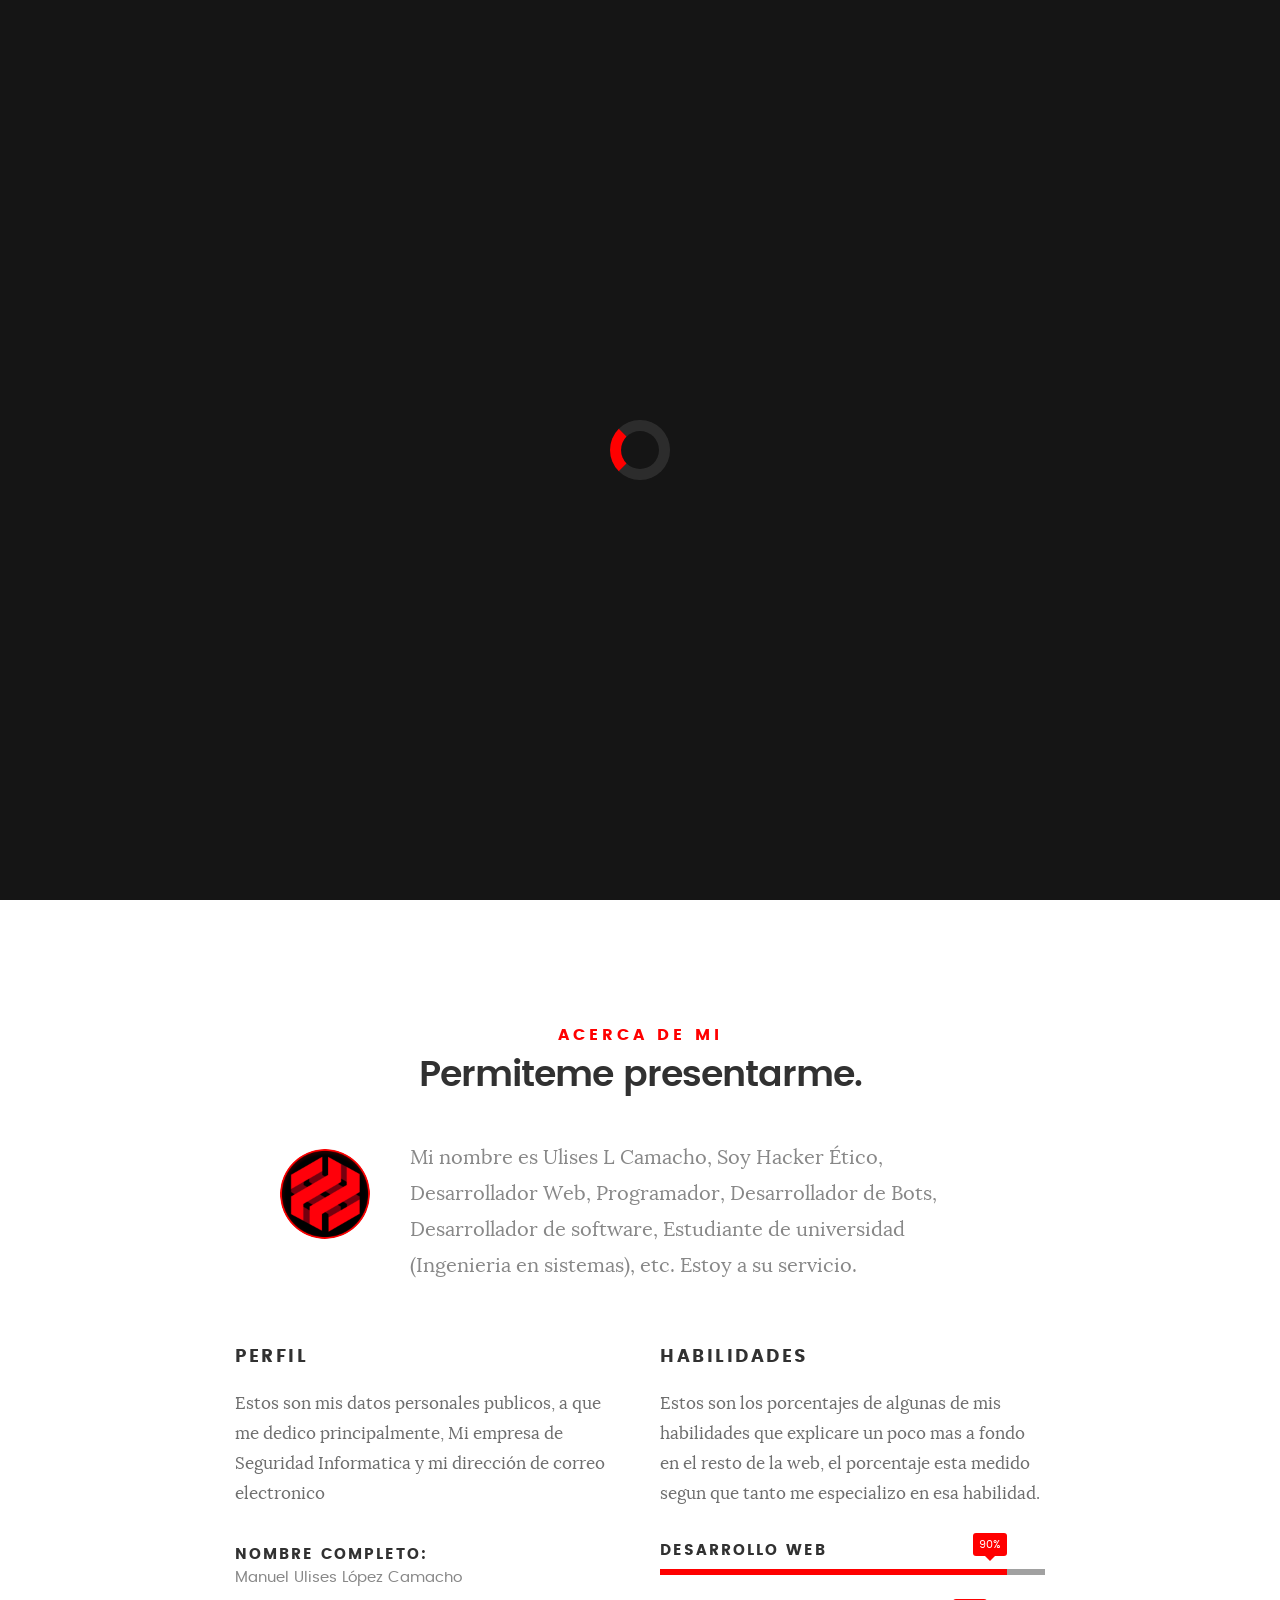
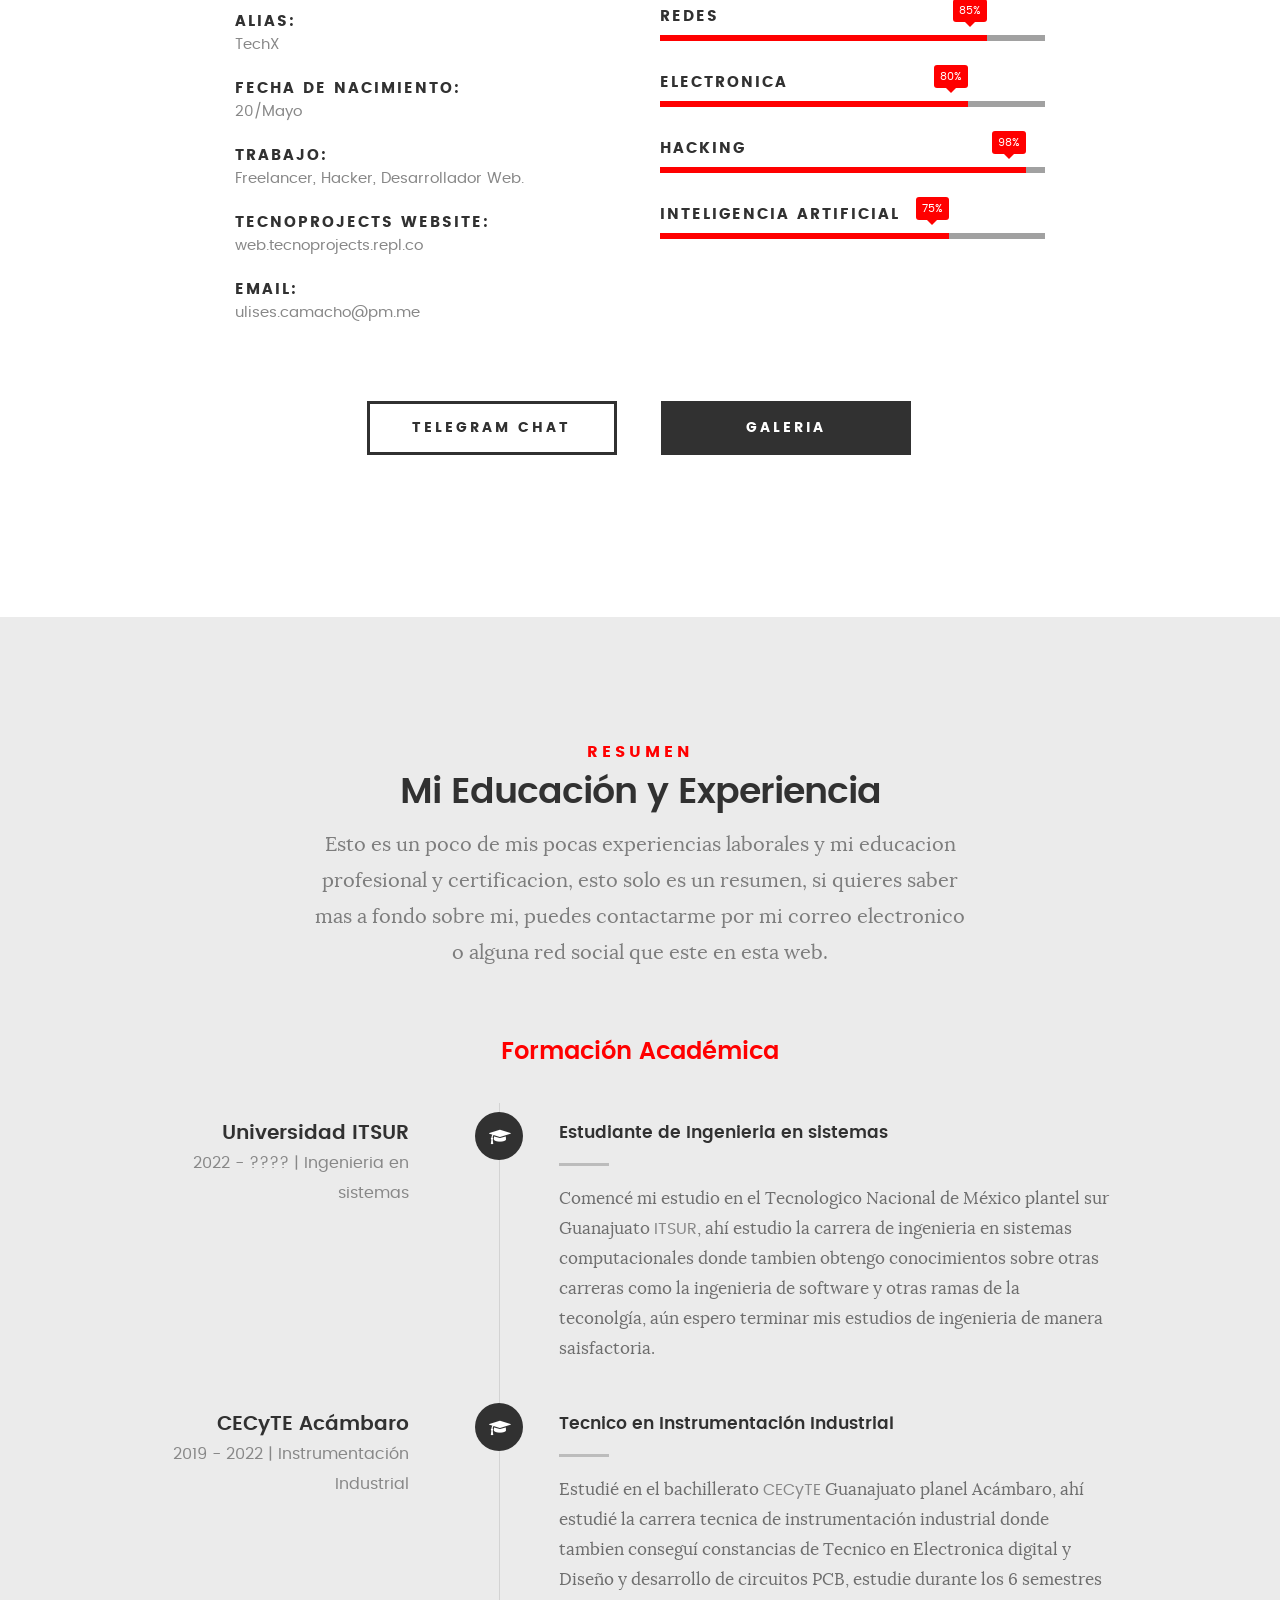
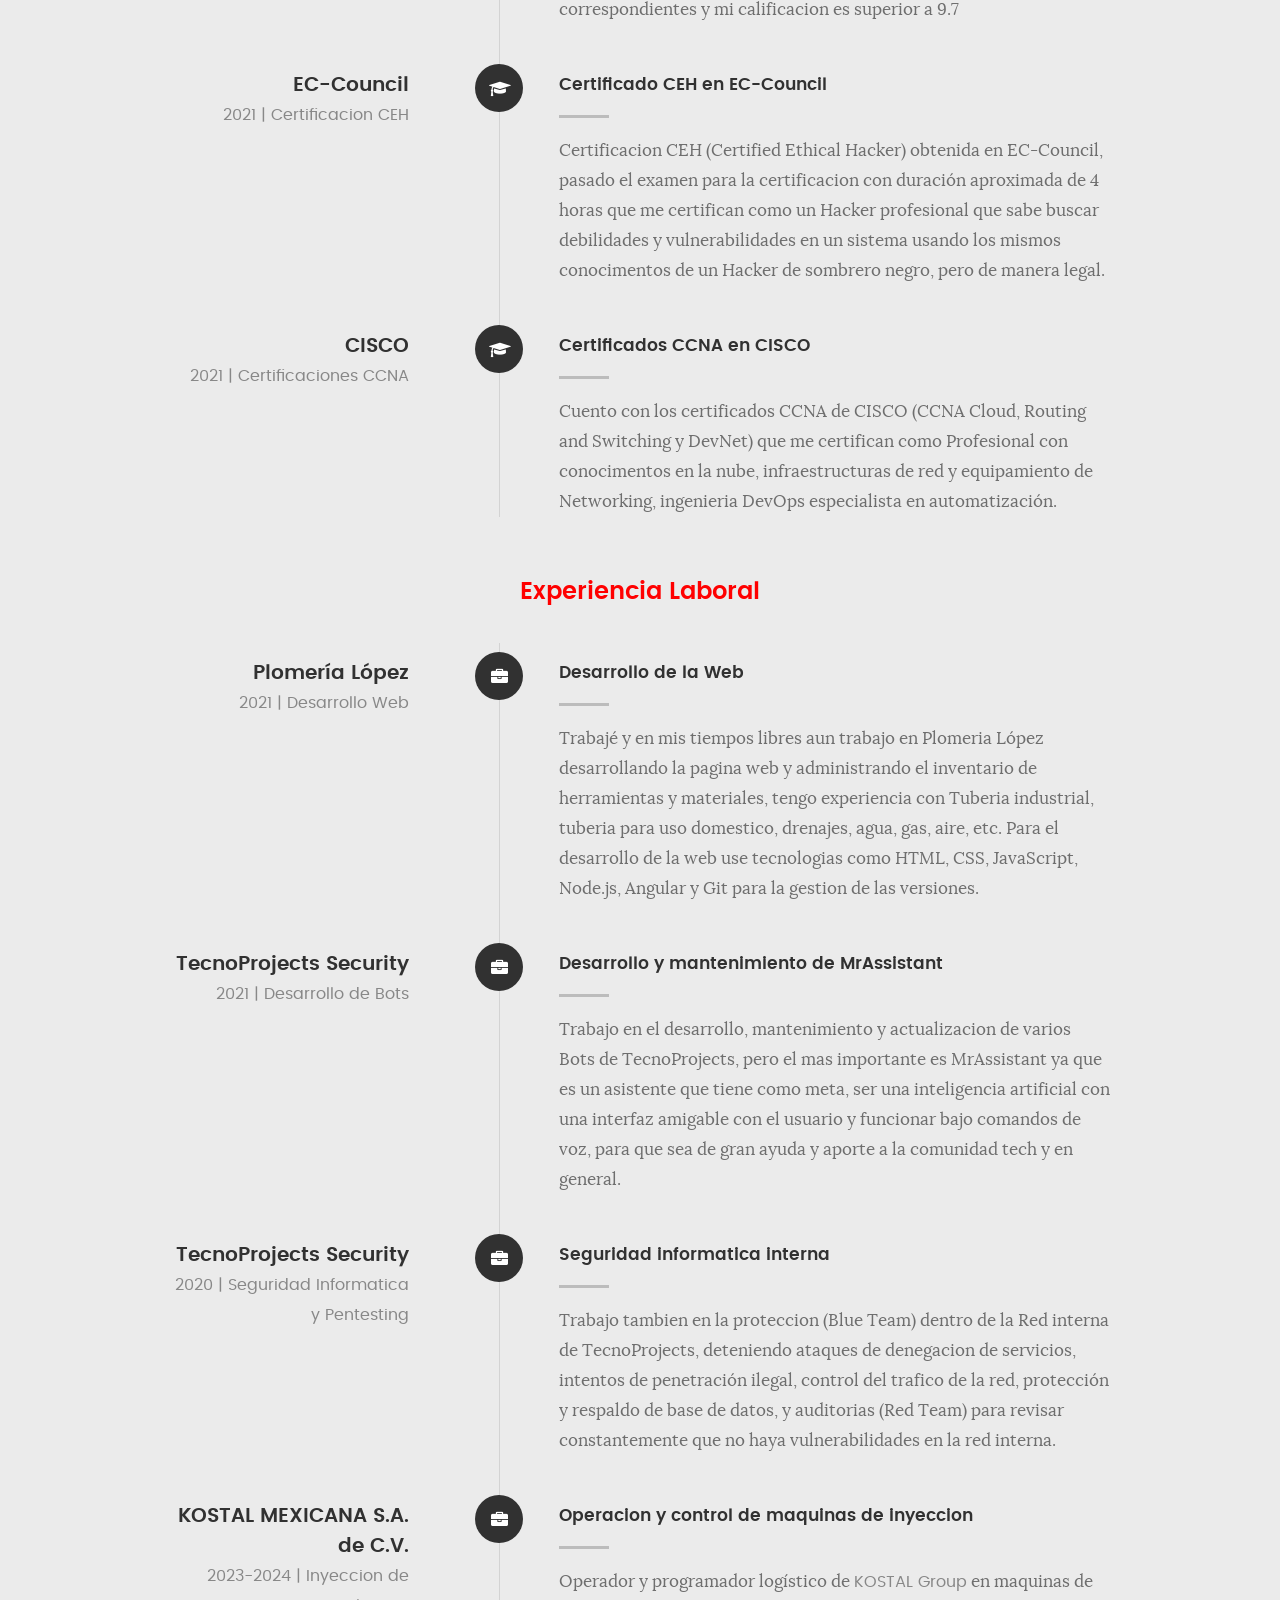
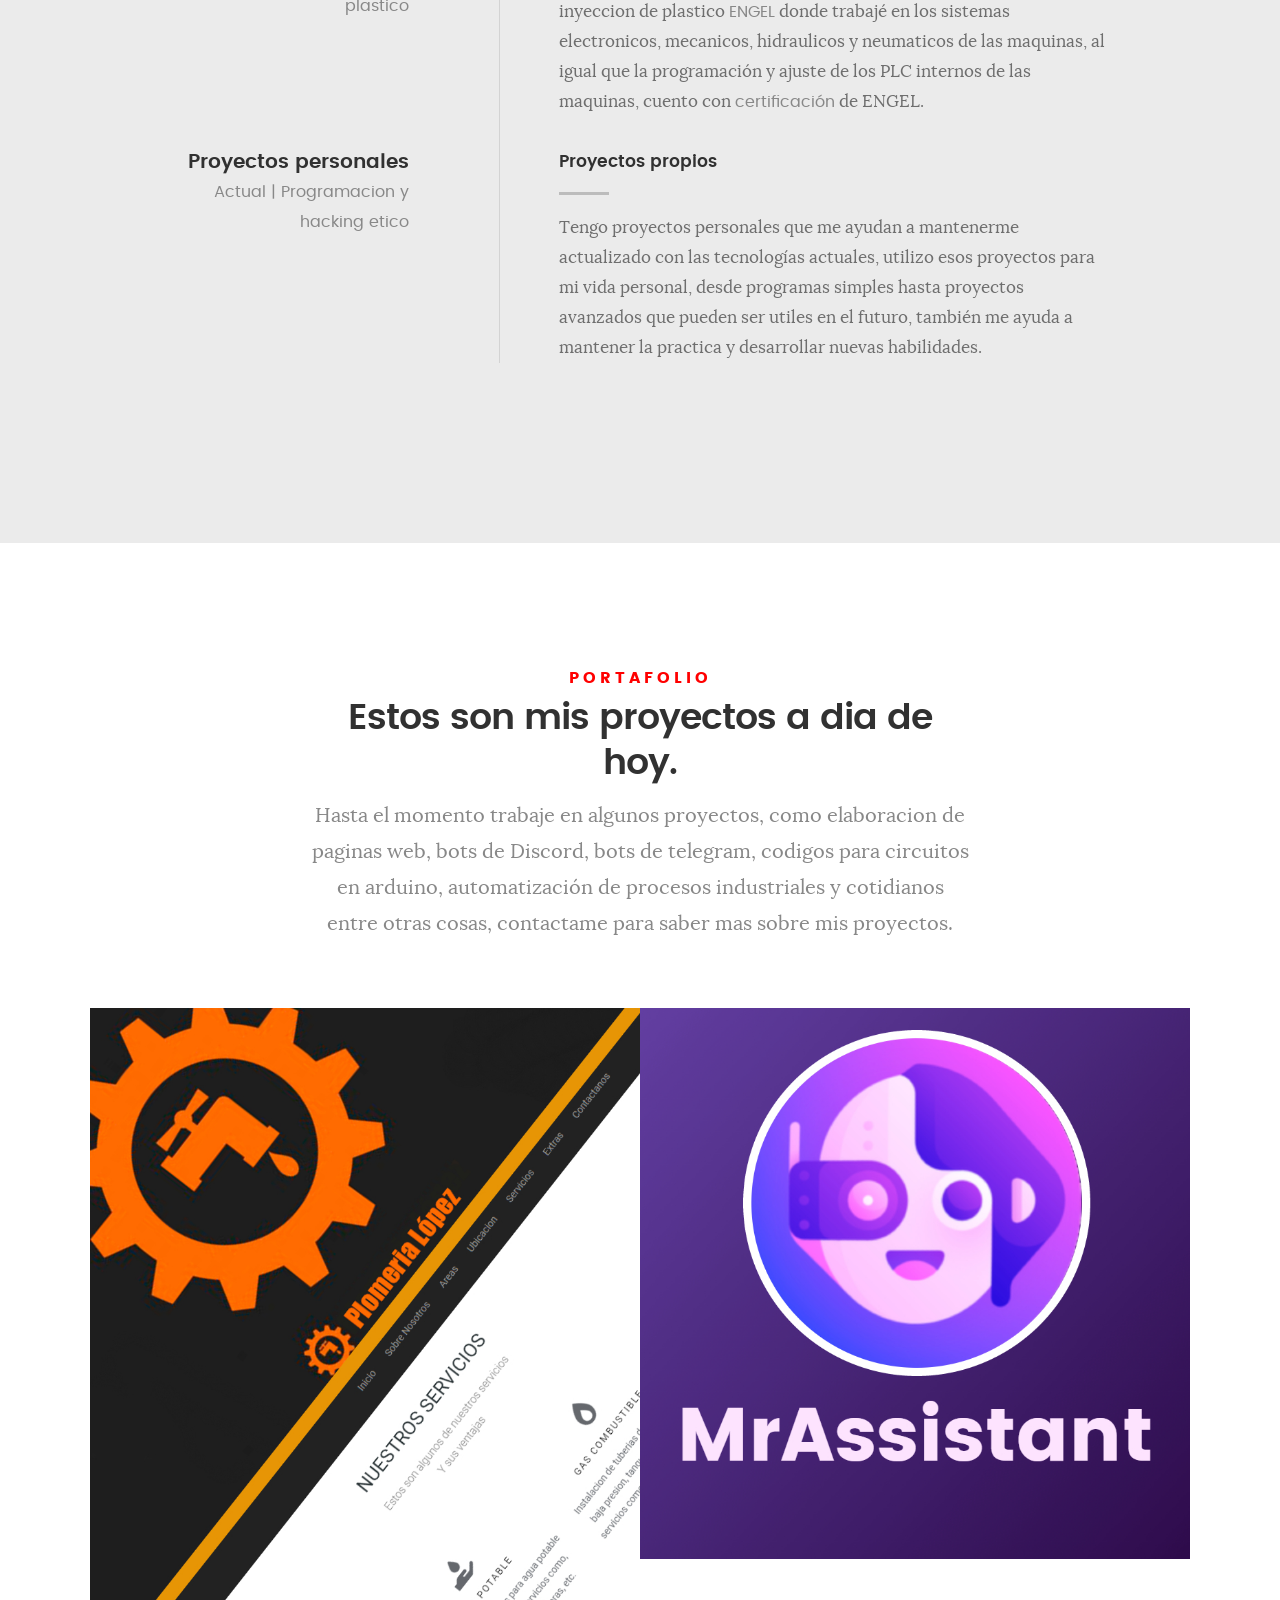
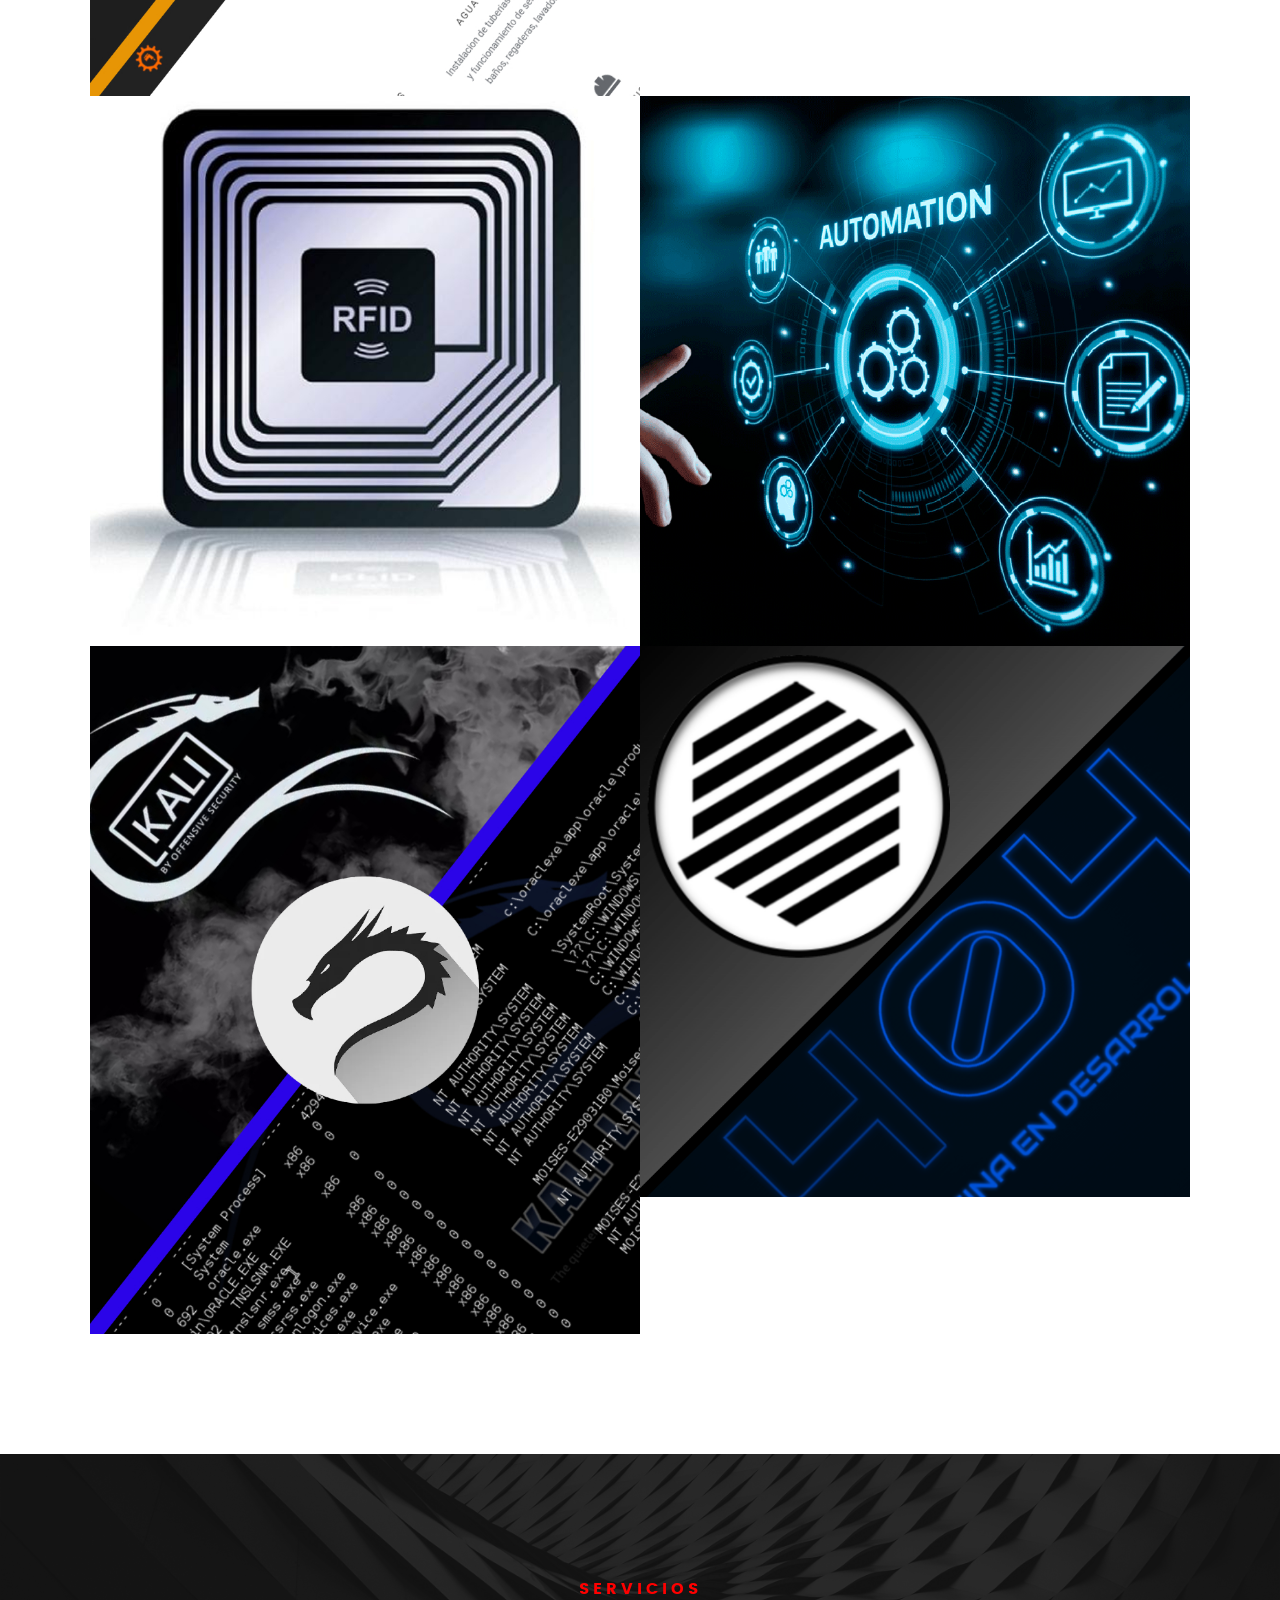
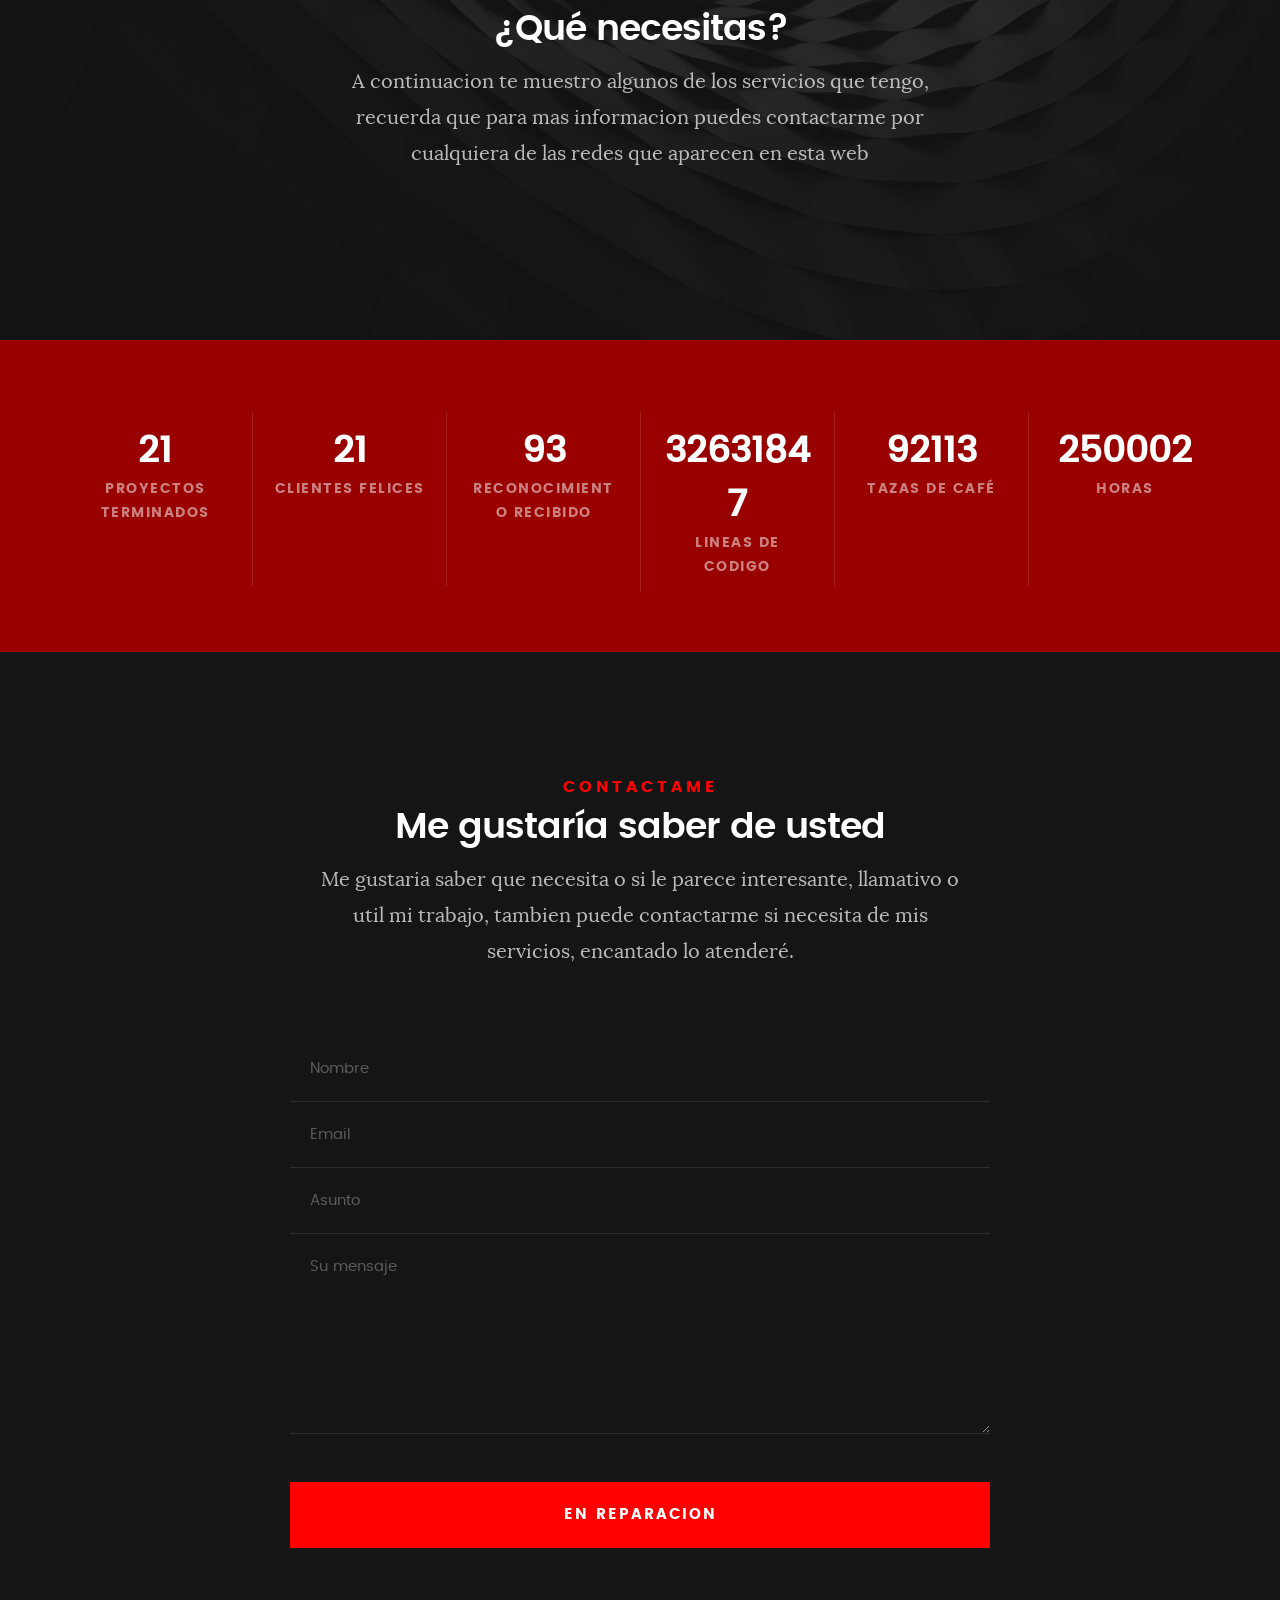
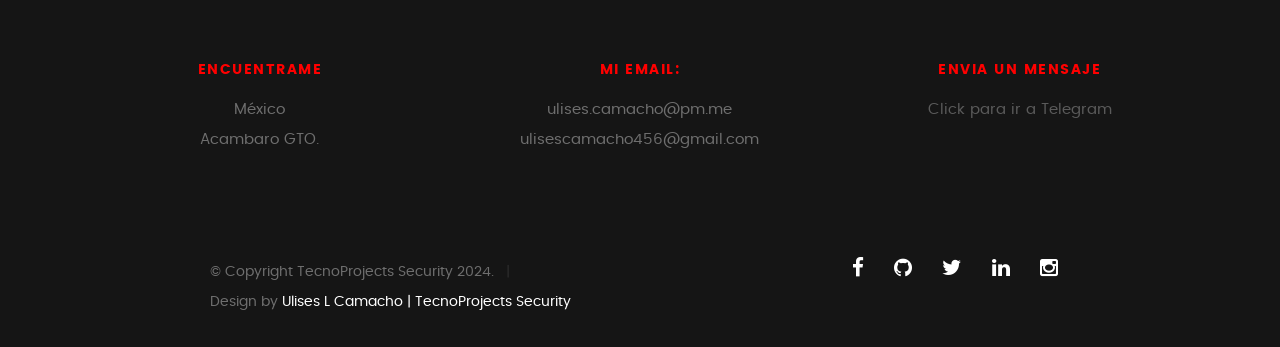
==== index.html @ 700f3f31 "Modify TPS link" ====
<!DOCTYPE html>
<html class="no-js" lang="en">
<head>

   <!--- basic page needs
   ================================================== -->
   <meta charset="utf-8">
	<title>Ulises L Camacho</title>
	<meta name="description" content="Portafolio Web profesional">  
	<meta name="author" content="Ulises L Camacho">

   <!-- mobile specific metas
   ================================================== -->
	<meta name="viewport" content="width=device-width, initial-scale=1, maximum-scale=1">

 	<!-- CSS
   ================================================== -->
   <link rel="stylesheet" href="css/base.css">  
   <link rel="stylesheet" href="css/main.css">
   <link rel="stylesheet" href="css/vendor.css">     

   <!-- script
   ================================================== -->   
	<script src="js/modernizr.js"></script>
	<script src="js/pace.min.js"></script>

   <!-- favicons
	================================================== -->
	<link rel="icon" type="image/ico" href="icn.ico">

</head>

<body id="top">

	<!-- header 
   ================================================== -->
   <header>   	
   	<div class="row">

   		<div class="top-bar">
   			<a class="menu-toggle" href="#"><span>MENÚ</span></a>

	   		<div class="logo">
		         <a href="index.html">MENÚ</a>
		      </div>		      

		   	<nav id="main-nav-wrap">
					<ul class="main-navigation">
						<li class="current"><a class="smoothscroll"  href="#intro" title="Inicio">Inicio</a></li>
						<li><a class="smoothscroll"  href="#about" title="Sobre mi">Sobre Mi</a></li>
						<li><a class="smoothscroll"  href="#resume" title="Resumen">Resumen</a></li>
						<li><a class="smoothscroll"  href="#portfolio" title="Portfolio">Portfolio</a></li>
						<li><a class="smoothscroll"  href="#services" title="Servicios">Servicios</a></li>					
						<li><a class="smoothscroll"  href="#contact" title="Contacto">Contacto</a></li>					
					</ul>
				</nav>    		
   		</div> <!-- /top-bar --> 
   		
   	</div> <!-- /row --> 		
   </header> <!-- /header -->

	<!-- intro section
   ================================================== -->
   <section id="intro">   

   	<div class="intro-overlay"></div>	

   	<div class="intro-content">
   		<div class="row">

   			<div class="col-twelve">

	   			<h5>Hola Hackers.</h5>
	   			<h1>Soy Ulises Camacho.</h1>

				<p class="intro-position">
					<span>Alias: TechX</span>
				</p>
	   			<p class="intro-position">
					<span>Programador</span>
	   				<span>Pentester</span>
					<span>Hacker</span>
	   				<span>Desarrollador Web</span> 
	   			</p>

	   			<a class="button stroke smoothscroll" href="#about" title="">Más sobre mi</a>

	   		</div>  
   			
   		</div>   		 		
   	</div> <!-- /intro-content --> 

   	<ul class="intro-social">        
		<li><a href="https://www.facebook.com/UlisesLCamacho/" target="_blank"><i class="fa fa-facebook"></i></a></li>
		<li><a href="https://github.com/Mr-TechX"><i class="fa fa-github" target="_blank"></i></a></li>
		<li><a href="https://twitter.com/Ulises__Camacho"><i class="fa fa-twitter" target="_blank"></i></a></li>
		<li><a href="https://www.linkedin.com/in/uliseslcamacho/" target="_blank"><i class="fa fa-linkedin"></i></a></li>
		<li><a href="https://instagram.com/Ulises__Camacho" target="_blank"><i class="fa fa-instagram"></i></a></li>
      </ul> <!-- /intro-social -->      	

   </section> <!-- /intro -->


   <!-- about section
   ================================================== -->
   <section id="about">  

   	<div class="row section-intro">
   		<div class="col-twelve">

   			<h5>Acerca de mi</h5>
   			<h1>Permiteme presentarme.</h1>

   			<div class="intro-info">

   				<img src="images/profile.png" alt="Foto de perfil">

   				<p class="lead">Mi nombre es Ulises L Camacho, Soy Hacker Ético, Desarrollador Web, Programador, Desarrollador de Bots, Desarrollador de software, Estudiante de universidad (Ingenieria en sistemas), etc. Estoy a su servicio.</p>
   			</div>   			

   		</div>   		
   	</div> <!-- /section-intro -->

   	<div class="row about-content">

   		<div class="col-six tab-full">

   			<h3>Perfil</h3>
   			<p>Estos son mis datos personales publicos, a que me dedico principalmente, Mi empresa de Seguridad Informatica y mi dirección de correo electronico</p>

   			<ul class="info-list">
   				<li>
   					<strong>Nombre Completo:</strong>
   					<span>Manuel Ulises López Camacho</span>
   				</li>
				<li>
					<strong>Alias:</strong>
					<span>TechX</span>
				</li>
   				<li>
   					<strong>Fecha de Nacimiento:</strong>
   					<span>20/Mayo</span>
   				</li>
   				<li>
   					<strong>Trabajo:</strong>
   					<span>Freelancer, Hacker, Desarrollador Web.</span>
   				</li>
   				<li>
   					<strong>TecnoProjects Website:</strong>
   					<span>web.tecnoprojects.repl.co</span>
   				</li>
   				<li>
   					<strong>Email:</strong>
   					<span>ulises.camacho@pm.me</span>
   				</li>

   			</ul> <!-- /info-list -->

   		</div>

   		<div class="col-six tab-full">

   			<h3>Habilidades</h3>
   			<p>Estos son los porcentajes de algunas de mis habilidades que explicare un poco mas a fondo en el resto de la web, el porcentaje esta medido segun que tanto me especializo en esa habilidad.</p>

				<ul class="skill-bars">
				   <li>
				   	<div class="progress percent90"><span>90%</span></div>
				   	<strong>Desarrollo Web</strong>
				   </li>
				   <li>
				   	<div class="progress percent85"><span>85%</span></div>
				   	<strong>Redes</strong>
				   </li>
				   <li>
				   	<div class="progress percent80"><span>80%</span></div>
				   	<strong>Electronica</strong>
				   </li>
				   <li>
				   	<div class="progress percent95"><span>98%</span></div>
				   	<strong>Hacking</strong>
				   </li>
				   <li>

				   	<div class="progress percent75"><span>75%</span></div>
				   	<strong>inteligencia Artificial</strong>
				   </li>
      
				</ul> <!-- /skill-bars -->		

   		</div>

   	</div>

   	<div class="row button-section">
   		<div class="col-twelve">
   			<a href="https://t.me/Mr_TechX" title="Chat de telegram" class="button stroke smoothscroll">Telegram Chat</a>
   			<a href="Desarrollo/error.html" title="Galeria del portrafolio"class="button button-primary" tarjet="_blank">Galeria</a>
   		</div>   		
   	</div>

   </section> <!-- /process-->    


   <!-- resume Section
   ================================================== -->
	<section id="resume" class="grey-section">

		<div class="row section-intro">
   		<div class="col-twelve">

   			<h5>Resumen</h5>
   			<h1>Mi Educación y Experiencia</h1>

   			<p class="lead">Esto es un poco de mis pocas experiencias laborales y mi educacion profesional y certificacion, esto solo es un resumen, si quieres saber mas a fondo sobre mi, puedes contactarme por mi correo electronico o alguna red social que este en esta web.</p>

   		</div>   		
   	</div> <!-- /section-intro--> 

   	<div class="row resume-timeline">

   		<div class="col-twelve resume-header">

   			<h2>Formación Académica</h2>

   		</div> <!-- /resume-header -->

   		<div class="col-twelve">

   			<div class="timeline-wrap">

   				<div class="timeline-block">

	   				<div class="timeline-ico">
	   					<i class="fa fa-graduation-cap"></i>
	   				</div>

	   				<div class="timeline-header">
	   					<h3>Universidad ITSUR</h3>
	   					<p>2022 - ???? | Ingenieria en sistemas</p>
	   				</div>

	   				<div class="timeline-content">
	   					<h4>Estudiante de Ingenieria en sistemas</h4>
	   					<p>Comencé mi estudio en el Tecnologico Nacional de México plantel sur Guanajuato <a class="itsur" href="https://surguanajuato.tecnm.mx" target="_blank">ITSUR</a>, ahí estudio la carrera de ingenieria en sistemas computacionales donde tambien obtengo conocimientos sobre otras carreras como la ingenieria de software y otras ramas de la teconolgía, aún espero terminar mis estudios de ingenieria de manera saisfactoria.</p>
	   				</div>

	   			</div> <!-- /timeline-block -->

				   <div class="timeline-block">

					<div class="timeline-ico">
						<i class="fa fa-graduation-cap"></i>
					</div>

					<div class="timeline-header">
						<h3>CECyTE Acámbaro</h3>
						<p>2019 - 2022 | Instrumentación Industrial</p>
					</div>

					<div class="timeline-content">
						<h4>Tecnico en Instrumentación Industrial</h4>
						<p>Estudié en el bachillerato <a class="itsur" href="https://www.cecyteg.edu.mx/cecyteg/" target="_blank">CECyTE</a> Guanajuato planel Acámbaro, ahí estudié la carrera tecnica de instrumentación industrial donde tambien conseguí constancias de Tecnico en Electronica digital y Diseño y desarrollo de circuitos PCB, estudie durante los 6 semestres correspondientes y mi calificacion es superior a 9.7</p>
					</div>

				</div> <!-- /timeline-block -->

	   			<div class="timeline-block">

	   				<div class="timeline-ico">
	   					<i class="fa fa-graduation-cap"></i>
	   				</div>

	   				<div class="timeline-header">
	   					<h3>EC-Council</h3>
	   					<p>2021 | Certificacion CEH</p>
	   				</div>

	   				<div class="timeline-content">
	   					<h4>Certificado CEH en EC-Council</h4>
	   					<p>Certificacion CEH (Certified Ethical Hacker) obtenida en EC-Council, pasado el examen para la certificacion con duración aproximada de 4 horas que me certifican como un Hacker profesional que sabe buscar debilidades y vulnerabilidades en un sistema usando los mismos conocimentos de un Hacker de sombrero negro, pero de manera legal.</p>
	   				</div>

	   			</div> <!-- /timeline-block -->

	   			<div class="timeline-block">

	   				<div class="timeline-ico">
	   					<i class="fa fa-graduation-cap"></i>
	   				</div>

	   				<div class="timeline-header">
	   					<h3>CISCO</h3>
	   					<p>2021 | Certificaciones CCNA</p>
	   				</div>

	   				<div class="timeline-content">
	   					<h4>Certificados CCNA en CISCO</h4>
	   					<p>Cuento con los certificados CCNA de CISCO (CCNA Cloud, Routing and Switching y DevNet) que me certifican como Profesional con conocimentos en la nube, infraestructuras de red y equipamiento de Networking, ingenieria DevOps especialista en automatización.</p>
	   				</div>

	   			</div> <!-- /timeline-block -->

   			</div> <!-- /timeline-wrap -->   			

   		</div> <!-- /col-twelve -->
   		
   	</div> <!-- /resume-timeline -->
   	
   	<div class="row resume-timeline">

   		<div class="col-twelve resume-header">

   			<h2>Experiencia Laboral</h2>

   		</div> <!-- /resume-header -->

   		<div class="col-twelve">

   			<div class="timeline-wrap">

   				<div class="timeline-block">

	   				<div class="timeline-ico">
	   					<i class="fa fa-briefcase"></i>
	   				</div>

	   				<div class="timeline-header">
	   					<h3>Plomería López</h3>
	   					<p>2021 | Desarrollo Web</p>
	   				</div>

	   				<div class="timeline-content">
	   					<h4>Desarrollo de la Web</h4>
	   					<p>Trabajé y en mis tiempos libres aun trabajo en Plomeria López desarrollando la pagina web y administrando el inventario de herramientas y materiales, tengo experiencia con Tuberia industrial, tuberia para uso domestico, drenajes, agua, gas, aire, etc. Para el desarrollo de la web use tecnologias como HTML, CSS, JavaScript, Node.js, Angular y Git para la gestion de las versiones.</p>
	   				</div>

	   			</div> <!-- /timeline-block -->

	   			<div class="timeline-block">

	   				<div class="timeline-ico">
	   					<i class="fa fa-briefcase"></i>
	   				</div>

	   				<div class="timeline-header">
	   					<h3>TecnoProjects Security</h3>
	   					<p>2021 | Desarrollo de Bots</p>
	   				</div>

	   				<div class="timeline-content">
	   					<h4>Desarrollo y mantenimiento de MrAssistant</h4>
	   					<p>Trabajo en el desarrollo, mantenimiento y actualizacion de varios Bots de TecnoProjects, pero el mas importante es MrAssistant ya que es un asistente que tiene como meta, ser una inteligencia artificial con una interfaz amigable con el usuario y funcionar bajo comandos de voz, para que sea de gran ayuda y aporte a la comunidad tech y en general.</p>
	   				</div>

	   			</div> <!-- /timeline-block -->

	   			<div class="timeline-block">

	   				<div class="timeline-ico">
	   					<i class="fa fa-briefcase"></i>
	   				</div>

	   				<div class="timeline-header">
	   					<h3>TecnoProjects Security</h3>
	   					<p>2020 | Seguridad Informatica y Pentesting</p>
	   				</div>

	   				<div class="timeline-content">
	   					<h4>Seguridad informatica interna</h4>
	   					<p>Trabajo tambien en la proteccion (Blue Team) dentro de la Red interna de TecnoProjects, deteniendo ataques de denegacion de servicios, intentos de penetración ilegal, control del trafico de la red, protección y respaldo de base de datos, y auditorias (Red Team) para revisar constantemente que no haya vulnerabilidades en la red interna.</p>
	   				</div>
           
            <div class="timeline-block">
              
            <div class="timeline-ico">
	   					<i class="fa fa-briefcase"></i>
	   				</div>

							<div class="timeline-header">
								<h3>KOSTAL MEXICANA S.A. de C.V.</h3>
								<p>2023-2024 | Inyeccion de plastico</p>
							</div>

							<div class="timeline-content">
								<h4>Operacion y control de maquinas de inyeccion</h4>
								<p>Operador y programador logístico de <a class="itsur" href="https://www.kostal.com/en-gb/" target="_blank">KOSTAL Group</a> en maquinas de inyeccion de plastico <a class="itsur" href="https://www.engelglobal.com/es/mx/home" target="_blank">ENGEL</a> donde trabajé en los sistemas electronicos, mecanicos, hidraulicos y neumaticos de las maquinas, al igual que la programación y ajuste de los PLC internos de las maquinas, cuento con <a class="itsur" href="https://drive.google.com/file/d/1t3HZMoc2vafWDMyNi-sEQAw8sDvrKLgU/view?usp=drive_link" target="_blank">certificación</a> de ENGEL.</p>
							</div>
            
            <div class="timeline-header">
	   					<h3>Proyectos personales</h3>
	   					<p>Actual | Programacion y hacking etico</p>
	   				</div>

	   				<div class="timeline-content">
	   					<h4>Proyectos propios</h4>
	   					<p>Tengo proyectos personales que me ayudan a mantenerme actualizado con las tecnologías actuales, utilizo esos proyectos para mi vida personal, desde programas simples hasta proyectos avanzados que pueden ser utiles en el futuro, también me ayuda a mantener la practica y desarrollar nuevas habilidades.</p>
	   				</div>
            </div>

	   			</div> <!-- /timeline-block -->

   			</div> <!-- /timeline-wrap -->   			

   		</div> <!-- /col-twelve -->
   		
   	</div> <!-- /resume-timeline -->
		
	</section> <!-- /features -->


	<!-- Portfolio Section
   ================================================== -->
	<section id="portfolio">

		<div class="row section-intro">
   		<div class="col-twelve">

   			<h5>Portafolio</h5>
   			<h1>Estos son mis proyectos a dia de hoy.</h1>

   			<p class="lead">Hasta el momento trabaje en algunos proyectos, como elaboracion de paginas web, bots de Discord, bots de telegram, codigos para circuitos en arduino, automatización de procesos industriales y cotidianos entre otras cosas, contactame para saber mas sobre mis proyectos.</p>

   		</div>   		
   	</div> <!-- /section-intro--> 

   	<div class="row portfolio-content">

   		<div class="col-twelve">

   			<!-- portfolio-wrapper -->
	         <div id="folio-wrapper" class="block-1-2 block-mob-full stack">

	         	<div class="bgrid folio-item">
	               <div class="item-wrap">
	               	<img src="images/portfolio/liberty.jpg" alt="Liberty">
	                  <a href="#modal-01" class="overlay">	                  	           
	                     <div class="folio-item-table">
	                     	<div class="folio-item-cell">
		     					       <h3 class="folio-title">Plomeria Lopez Website</h3>	     					    
		     					    	 <span class="folio-types">
		     					       	  Desarrollo web
		     					       </span>
		     					   </div>	                      	
	                     </div>                    
	                  </a>
	               </div>	               
	        		</div> <!-- /folio-item -->

	        		<div class="bgrid folio-item">
	               <div class="item-wrap">
	               	<img src="images/portfolio/shutterbug.jpg" alt="Shutterbug">
	               	<a href="#modal-02" class="overlay">              		                  
	                     <div class="folio-item-table">
	                     	<div class="folio-item-cell">
	                     		<h3 class="folio-title">MrAssistant</h3>	     					    
		     					    	<span class="folio-types">
		     					       	  Desarrollo de bots
		     					      </span>		     		
		     					   </div> 	                      	
	                     </div>                    
	                  </a>
	               </div>
	        		</div> <!-- /folio-item -->

	            <div class="bgrid folio-item">
	               <div class="item-wrap">
	               	<img src="images/portfolio/clouds.jpg"alt="Clouds">
	                  <a href="#modal-03" class="overlay">             		                  
	                     <div class="folio-item-table">
	                     	<div class="folio-item-cell">
	                     		<h3 class="folio-title">Cerradura RFID</h3>	     					    
		     					    	<span class="folio-types">
		     					       	  RFID y Arduino<br>
										Electronica Digital
		     					      </span>		     		
		     					   </div> 	                      	
	                     </div>                    
	                  </a>
	               </div>
	        		</div> <!-- /folio-item -->

	            <div class="bgrid folio-item">
	               <div class="item-wrap">
	               	<img src="images/portfolio/beetle.jpg" alt="Beetle">
	                  <a href="#modal-04" class="overlay">                  	                 
	                     <div class="folio-item-table">
	                     	<div class="folio-item-cell">
	                     		<h3 class="folio-title">Sistemas de control automaticos</h3>	     					    
		     					    	<span class="folio-types">
		     					       	  Automatizacion Industrial
		     					      </span>		     		
		     					   </div>  	                      	
	                     </div>                    
	                  </a>
	               </div>
	        		</div> <!-- /folio-item -->     

	        		<div class="bgrid folio-item">
	               <div class="item-wrap">
	               	<img src="images/portfolio/lighthouse.jpg" alt="Lighthouse">
	                  <a href="#modal-05" class="overlay">             		                  
	                     <div class="folio-item-table">
	                     	<div class="folio-item-cell">
	                     		<h3 class="folio-title">Pentesting</h3>	     					    
		     					    	<span class="folio-types">
		     					       	  Seguridad Informatica
		     					      </span>		     		
		     					   </div> 	                      	
	                     </div>                    
	                  </a>
	               </div>
	        		</div> <!-- /folio-item -->

	            <div class="bgrid folio-item">
	               <div class="item-wrap">
	               	<img src="images/portfolio/salad.jpg" alt="Salad">
	                  <a href="#modal-06" class="overlay">
	                     <div class="folio-item-table">
	                     	<div class="folio-item-cell">
	                     		<h3 class="folio-title">TecnoProjects Security | CEO</h3>	     					    
		     					    	<span class="folio-types">
		     					       	  Desarrollo web y Administracion
		     					      </span>		     		
		     					   </div>	                      	
	                     </div>                    
	                  </a>
	               </div>
	        		</div> <!-- /folio-item -->   

	            <!-- modal popups - begin
	            ============================================================= -->
	            <div id="modal-01" class="popup-modal slider mfp-hide">	

				     	<div class="media">
				     		<img src="images/portfolio/modals/m-liberty.jpg" alt="" />
				     	</div>      	

					   <div class="description-box">
					      <h4>Plomeria López Website</h4>		      
					      <p>Este proyecto consistía en una web simple, que seria utilizada por una micro empresa de Plomeria general, para peomoción de sus servicios, la web debe ser simple de entender para los usuarios, llamativa y funcional</p>

					      <div class="categories">Desarrollo Web</div>			               
					   </div>

			         <div class="link-box">
			            <a href="https://web.plomerialopez.repl.co" target="_blank">Ver</a>
					      <a href="#" class="popup-modal-dismiss">Cerrar</a>
			         </div>		      

				   </div> <!-- /modal-01 -->

				   <div id="modal-02" class="popup-modal slider mfp-hide">	

				     	<div class="media">
				     		<img src="images/portfolio/modals/m-shutterbug.jpg" alt="" />
				     	</div>      	

					   <div class="description-box">
					      <h4>MrAssistant</h4>		      
					      <p>MrAssistant es un pequeño bot que cumple la funcion de asistente personal un poco limitado ya que sus requerimietos eran pocos, funciona bajo comandos programados en JavaScript Funcional en Telegram y Discord, EL bot es altamente personalizable y continua recibiendo mejoras</p>

					      <div class="categories">Desarrollo de bots</div>			               
					   </div>

			         <div class="link-box">
			            <a href="https://web.telegram.org/z/#1917840521" target="_blank">Ver</a>
					      <a href="#" class="popup-modal-dismiss">Cerrar</a>
			         </div>		      

				   </div> <!-- /modal-02 -->

				   <div id="modal-03" class="popup-modal slider mfp-hide">	

				     	<div class="media">
				     		<img src="images/portfolio/modals/m-clouds.jpg" alt="" />
				     	</div>      	

					   <div class="description-box">
					      <h4>Cerradura RFID</h4>		      
					      <p>El proyecto de la Cerradura que funciona bajo RFID (Identificador de radio frecuencias) ya existe, pero esta es mi versión del mismo, sigo trabajando en que sea mucho mas seguro que el usado actualmente por el publico general, se trata de una cerradura que al pasar tu tarjeta de autorizacion permite o niega el paso segun la programación.</p>

					      <div class="categories">RFID y Arduino | Electronica</div>			               
					   </div>

			         <div class="link-box">
			            <a href="https://github.com/Mr-TechX/Cerradura-RFID" target="_blank">Ver</a>
					      <a href="#" class="popup-modal-dismiss">Cerrar</a>
			         </div>		      

				   </div> <!-- /modal-03 -->

				   <div id="modal-04" class="popup-modal slider mfp-hide">	

				     	<div class="media">
				     		<img src="images/portfolio/modals/m-beetle.jpg" alt="" />
				     	</div>      	

					   <div class="description-box">
					      <h4>Sistemas de control automaticos</h4>		      
					      <p>Eh trabajado independientemente en diseño de sistemas de control automatizados, Como automatizar el sistema de bombeo de agua, para que el operador no tenga que revisar si el deposito ya se lleno para encender o apagar la bomba, con el sistema ese trabajo se hace solo.</p>

					      <div class="categories">AUTOMATIZACION INDUSTRIAL</div>			               
					   </div>

			         <div class="link-box">
			            <a href="Desarrollo/error.html">Ver</a>
					      <a href="#" class="popup-modal-dismiss">Cerrar</a>
			         </div>		      

				   </div> <!-- /modal-04 -->

				   <div id="modal-05" class="popup-modal slider mfp-hide">	

				     	<div class="media">
				     		<img src="images/portfolio/modals/m-lighthouse.jpg" alt="" />
				     	</div>      	

					   <div class="description-box">
					      <h4>Pentesting</h4>		      
					      <p>Tambien algunas auditorias de seguridad, y eh programado herramientas automaitzadas para hacer pentesting y algunas herramientas igual para el red teamer, utilizo herramientas propias como tambien de otras personas, trabajo con el sistema Kali linux per igual puedo acostumbrarme al algun otro sistema, soy auto didacta.<br>
						Certificados: CTF's | CCNA3 | CEH | Pentest+ | OSWE</p>

					      <div class="categories">Seguridad Informatica</div>			               
					   </div>

			         <div class="link-box">
			            <a href="https://github.com/Mr-TechX" target="_blank">Ver</a>
					      <a href="#" class="popup-modal-dismiss">Cerrar</a>
			         </div>		      

				   </div> <!-- /modal-05 -->

				   <div id="modal-06" class="popup-modal slider mfp-hide">	

				     	<div class="media">
				     		<img src="images/portfolio/modals/m-salad.jpg" alt="" />
				     	</div>      	

					   <div class="description-box">
					      <h4>TecnoProjects Security | CEO</h4>		      
					      <p>TecnoProjects Security es una empresa de seguridad informatica y desarrollo web, software, IA, etc. Fundada por mi hace poco tiempo, Soy el CEO y administro todos los movimientos que realiza, al igual que soy el desarrollador web que esta haciendo la pagina que pronto estara lista para el publico general y por el momento puedes ver mi bonito Error 404.</p>

					      <div class="categories">DESARROLLO WEB Y ADMINISTRACION</div>			               
					   </div>

			         <div class="link-box">
			            <a href="https://web.tecnoprojects.repl.co" target="_blank">Ver</a>
					      <a href="#" class="popup-modal-dismiss">Cerrar</a>
			         </div>		      

				   </div> <!-- /modal-06 -->


				   <!-- modal popups - end
	            ============================================================= -->

	         </div> <!-- /portfolio-wrapper --> 

   		</div>  <!-- /twelve -->   

   	</div> <!-- /portfolio-content --> 
		
	</section> <!-- /portfolio --> 


	<!-- CTA Section
   ================================================== -->
	<!-- <section id="cta" class="grey-section">

   	<div class="row cta-content">

   		<div class="col-twelve section-ads">  

	     		<h2 class="h01"><a href="http://www.dreamhost.com/r.cgi?287326|STYLESHOUT">Styleshout Recommends Dreamhost.</a></h2>

		      <p class="lead">
		      Looking for an awesome and reliable webhosting? Try <a href="http://www.dreamhost.com/r.cgi?287326|STYLESHOUT"><span>DreamHost</span></a>.
				Get <span>$50 off</span> when you sign up with the promocode <span>styleshout</span>. 
				<!-- Simply type	the promocode in the box labeled “Promo Code” when placing your order. -->	
				<!-- </p>

				<div class="action">
			      <a class="button button-primary large" href="http://www.dreamhost.com/r.cgi?287326|STYLESHOUT">Sign Up Now</a>
		      </div>		     	

   		</div>

   	</div> <!-- /cta-content -->

   <!-- </section> /cta  --> 

	
	<!-- services Section
   ================================================== -->
	<section id="services">

		<div class="overlay"></div>

		<div class="row section-intro">
   		<div class="col-twelve">

   			<h5>Servicios</h5>
   			<h1>¿Qué necesitas?</h1>

   			<p class="lead">A continuacion te muestro algunos de los servicios que tengo, recuerda que para mas informacion puedes contactarme por cualquiera de las redes que aparecen en esta web</p>

   		</div>   		
   	</div> <!-- /section-intro -->

   	<div class="row services-content">

   		<div id="owl-slider" class="owl-carousel services-list">

	      	<div class="service">	

	      		<span class="icon"><i class="icon-network"></i></span>            

	            <div class="service-content">	

	            	 <h3>Auditoria de Redes</h3>

		            <p class="desc">Pruebas de penetracion para detectar vulnerabilidades y configuraciones deficientes en la red, modelo OSI y TCP/IP, configuracion de firewalls, BlackBox</p>
	         		
	         	</div> 	         	 

				</div> <!-- /service -->

				<div class="service">	

					<span class="icon"><i class="icon-window"></i></span>                          

	            <div class="service-content">	

	            	<h3>Desarrollo Web</h3>  

		            <p class="desc">Desarrollador web auto didacta, Trabajos como desarrollo de paginas web minimalistas y de todo tipo, con bases de datos avanzadas y sencillas, paginas estaticas e interactivas, laravel, FrontEnd y BackEnd, Tecnologias como HTML5, CSS3, JavaScript, NodeJs, php, React, Angular, vue, sql, etc.</p>

	            </div>	                          

			   </div> <!-- /service -->

			   <div class="service">

			   	<span class="icon"><i class="icon-padlock"></i></span>		            

	            <div class="service-content">

	            	<h3>Seguridad Informatica</h3>

		            <p class="desc">Pentester / Hacker Etico, Trabajo Ingenieria inversa, Ingenieria social, analisis de malware, WhiteBox a aplicaciones, BlackBox a Redes de entorno empresarial, pentesting web, Metodologias Red, Blue y Purple Team.</p> 

	            </div> 	            	               

			   </div> <!-- /service -->

				<div class="service">

					<span class="icon"><i class="icon-music"></i></span>	              

	            <div class="service-content">

	            	<h3>Productor de audio</h3>

		            <p class="desc">Productor musical, de audio, con programas como FLStudio, Reaper, BiasFX, NI y programas de estudio, efectos de audio en instrumentos, sintetizadores de NativeInstruments, Musico (Guitarrista, Bajista, Baterista, Ukulele, Docerola, bajo quinto, Etc.</p> 
	         		
	            </div>                

				</div> <!-- /service -->

			   <div class="service">

			   	<span class="icon"><i class="icon-image"></i></span>	            

	            <div class="service-content">

	            	<h3>Edicion de Imagen y Video</h3>

		            <p class="desc">Edición de imagen con photoshop y otras herramietas de la suite de adobe, igualmente edicion de video s con herramientas como After effects, Adobe premiere pro, Sony vegas, filmora, etc.</p> 

	            </div>	               

			   </div> <!-- /service -->

			   <div class="service">

			   	<span class="icon"><i class="icon-terminal icon-light"></i></span>	   	           

	            <div class="service-content">

	            	 <h3>Linea de comandos</h3>

		            <p class="desc">Uso de linea de comandos bash para administracion de sistemas linux y programdor de scripts bash, shell, ejecutables y automatizacion de procesos, automatizacion industrial y electronica digital, de potencia, Arduino, elaboracion de tarjetas de circuitos PCB, RFID, etc.</p> 
	        			
	            </div>	               

			   </div> <!-- /service -->

	      </div> <!-- /services-list -->
   		
   	</div> <!-- /services-content -->
		
	</section> <!-- /services -->	


	<!-- stats Section
   ================================================== -->
	<section id="stats" class="count-up">

		<div class="row">
			<div class="col-twelve">

				<div class="block-1-6 block-s-1-3 block-tab-1-2 block-mob-full stats-list">

					<div class="bgrid stat">

						<div class="icon-part">
							<i class="icon-pencil-ruler"></i>
						</div>

						<h3 class="stat-count">
							21
						</h3>

						<h5 class="stat-title">
							Proyectos Terminados
						</h5>

					</div> <!-- /stat -->					

					<div class="bgrid stat">

						<div class="icon-part">
							<i class="icon-users"></i>
						</div>

						<h3 class="stat-count">
							21
						</h3>

						<h5 class="stat-title">
							Clientes felices
						</h5>

					</div> <!-- /stat -->

					<div class="bgrid stat">

						<div class="icon-part">
							<i class="icon-badge"></i>
						</div>

						<h3 class="stat-count">
							93
						</h3>

						<h5 class="stat-title">
							Reconocimiento Recibido
						</h5>

					</div> <!-- /stat -->									

					<div class="bgrid stat">

						<div class="icon-part">
							<i class="icon-light-bulb"></i>
						</div>

						<h3 class="stat-count">
							32631847
						</h3>

						<h5 class="stat-title">
							Lineas de codigo
						</h5>

					</div> <!-- /stat -->

					<div class="bgrid stat">

						<div class="icon-part">
							<i class="icon-cup"></i>
						</div>

						<h3 class="stat-count">
							92113
						</h3>

						<h5 class="stat-title">
							Tazas de café
						</h5>

					</div> <!-- /stat -->

					<div class="bgrid stat">

						<div class="icon-part">
							<i class="icon-clock"></i>
						</div>

						<h3 class="stat-count">
							250002
						</h3>

						<h5 class="stat-title">
							Horas
						</h5>

					</div> <!-- /stat -->

				</div> <!-- /stats-list -->

			</div> <!-- /twelve -->
		</div> <!-- /row -->

	</section> <!-- /stats -->

	
   <!-- contact
   ================================================== -->
	<section id="contact">

		<div class="row section-intro">
   		<div class="col-twelve">

   			<h5>Contactame</h5>
   			<h1>Me gustaría saber de usted</h1>

   			<p class="lead">Me gustaria saber que necesita o si le parece interesante, llamativo o util mi trabajo, tambien puede contactarme si necesita de mis servicios, encantado lo atenderé.</p>

   		</div> 
   	</div> <!-- /section-intro -->

   	<div class="row contact-form">

   		<div class="col-twelve">

            <!-- form -->
            <form name="contactForm" id="contactForm" method="post" action="">
      			<fieldset>

                  <div class="form-field">
 						   <input name="contactName" type="text" id="contactName" placeholder="Nombre" value="" minlength="2" required="">
                  </div>
                  <div class="form-field">
	      			   <input name="contactEmail" type="email" id="contactEmail" placeholder="Email" value="" required="">
	               </div>
                  <div class="form-field">
	     				   <input name="contactSubject" type="text" id="contactSubject" placeholder="Asunto" value="">
	               </div>                       
                  <div class="form-field">
	                 	<textarea name="contactMessage" id="contactMessage" placeholder="Su mensaje" rows="10" cols="50" required=""></textarea>
	               </div>                      
                 <div class="form-field">
                     <button type="submit" name="send" class="submitfor" href="https://mailto:ulises.camacho@pm.me?asunto=Contacto%WEB" target="_blank"><a class="enviar" href="https://mailto:ulises.camacho@pm.me" target="_blank">EN REPARACION</a></button>
                     <!-- <div id="submit-loader">
                        <div class="text-loader">Enviando</div>                             
       				      <div class="s-loader">
								  	<div class="bounce1"></div>
								  	<div class="bounce2"></div>
								  	<div class="bounce3"></div>
								</div>
							</div>
                  </div> -->

      			</fieldset>
      		</form> <!-- Form End -->

            <!-- contact-warning -->
            <!-- <div id="message-warning">            	
            </div>            
            <!-- contact-success -->
      		<!-- <div id="message-success">
               <i class="fa fa-check"></i>Su mensaje se a enviado, Gacias!!<br>
      		</div> -->

         </div> <!-- /col-twelve -->
   		
   	</div> <!-- /contact-form -->

   	<div class="row contact-info">

   		<div class="col-four tab-full">

   			<div class="icon">
   				<i class="icon-pin"></i>
   			</div>

   			<h5>Encuentrame</h5>

   			<p>
            México<br>
            Acambaro GTO.<br>
            </p>

   		</div>

   		<div class="col-four tab-full collapse">

   			<div class="icon">
   				<i class="icon-mail"></i>
   			</div>

   			<h5>Mi Email:</h5>

   			<p>ulises.camacho@pm.me<br>
			   	ulisescamacho456@gmail.com			     
			   </p>

   		</div>

   		<div class="col-four tab-full">

   			<div class="icon">
   				<i class="icon-phone"></i>
   			</div>

   			<h5>Envia un mensaje</h5>

   			<p><a class="contactT" href="https://t.me/Mr_TechX" target="_blank">Click para ir a Telegram</a><br>
			   </p>

   		</div>
   		
   	</div> <!-- /contact-info -->
		
	</section> <!-- /contact -->


   <!-- footer
   ================================================== -->

   <footer>
     	<div class="row">

     		<div class="col-six tab-full pull-right social">

     			<ul class="footer-social">        
			      <li><a href="https://www.facebook.com/UlisesLCamacho/" target="_blank"><i class="fa fa-facebook"></i></a></li>
			      <li><a href="https://github.com/Mr-TechX"><i class="fa fa-github" target="_blank"></i></a></li>
			      <li><a href="https://twitter.com/Ulises__Camacho"><i class="fa fa-twitter" target="_blank"></i></a></li>
			      <li><a href="https://www.linkedin.com/in/uliseslcamacho/" target="_blank"><i class="fa fa-linkedin"></i></a></li>
			      <li><a href="https://instagram.com/Ulises__Camacho" target="_blank"><i class="fa fa-instagram"></i></a></li>
			   </ul> 
	      		
	      </div>

      	<div class="col-six tab-full">
	      	<div class="copyright">
		        	<span>© Copyright TecnoProjects Security 2024.</span> 
		        	<span>Design by <a href="https://tecnoprojects.github.io" target="_blank">Ulises L Camacho | TecnoProjects Security</a></span>	         	
		         </div>		                  
	      	</div>

	      	<div id="go-top">
		         <a class="smoothscroll" title="Back to Top" href="#top"><i class="fa fa-long-arrow-up"></i></a>
		      </div>

      	</div> <!-- /row -->     	
   </footer>  

   <div id="preloader"> 
    	<div id="loader"></div>
   </div> 

   <!-- Java Script
   ================================================== --> 
   <script src="js/jquery-2.1.3.min.js"></script>
   <script src="js/plugins.js"></script>
   <script src="js/main.js"></script>

</body>

</html>
---- css/base.css ----
/**
 * =================================================================== 
 *
 *  Kards v1.0 Base Stylesheet
 *  url: styleshout.com
 *  03-01-2016
 *  ------------------------------------------------------------------
 *  TOC:
 *  01. reset
 *  02. basic/base setup styles
 *  03. grid
 *  04. MISC
 *
 * =================================================================== 
 */

/** 
 * ===================================================================
 * 01. reset - normalize.css v3.0.2 | MIT License | git.io/normalize
 *
 * ------------------------------------------------------------------- 
 */
html {
	font-family: sans-serif;
	-ms-text-size-adjust: 100%;
	-webkit-text-size-adjust: 100%;
}

body {
	margin: 0;
}

article,
aside,
details,
figcaption,
figure,
footer,
header,
hgroup,
main,
menu,
nav,
section,
summary {
	display: block;
}

audio,
canvas,
progress,
video {
	display: inline-block;
	vertical-align: baseline;
}

audio:not([controls]) {
	display: none;
	height: 0;
}

[hidden],
template {
	display: none;
}

a {
	background: transparent;
}

a:active,
a:hover {
	outline: 0;
}

abbr[title] {
	border-bottom: 1px dotted;
}

b,
strong {
	font-weight: bold;
}

dfn {
	font-style: italic;
}

h1 {
	font-size: 2em;
	margin: 0.67em 0;
}

mark {
	background: #ff0;
	color: #000;
}

small {
	font-size: 80%;
}

sub,
sup {
	font-size: 75%;
	line-height: 0;
	position: relative;
	vertical-align: baseline;
}

sup {
	top: -0.5em;
}

sub {
	bottom: -0.25em;
}

img {
	border: 0;
}

svg:not(:root) {
	overflow: hidden;
}

figure {
	margin: 1em 40px;
}

hr {
	-moz-box-sizing: content-box;
	box-sizing: content-box;
	height: 0;
}

pre {
	overflow: auto;
}

code,
kbd,
pre,
samp {
	font-family: monospace, monospace;
	font-size: 1em;
}

button,
input,
optgroup,
select,
textarea {
	color: inherit;
	font: inherit;
	margin: 0;
}

button {
	overflow: visible;
}

button,
select {
	text-transform: none;
}

button,
html input[type="button"],
input[type="reset"],
input[type="submit"] {
	-webkit-appearance: button;
	cursor: pointer;
}

button[disabled],
html input[disabled] {
	cursor: default;
}

button::-moz-focus-inner,
input::-moz-focus-inner {
	border: 0;
	padding: 0;
}

input {
	line-height: normal;
}

input[type="checkbox"],
input[type="radio"] {
	box-sizing: border-box;
	padding: 0;
}

input[type="number"]::-webkit-inner-spin-button,
input[type="number"]::-webkit-outer-spin-button {
	height: auto;
}

input[type="search"] {
	-webkit-appearance: textfield;
	-moz-box-sizing: content-box;
	-webkit-box-sizing: content-box;
	box-sizing: content-box;
}

input[type="search"]::-webkit-search-cancel-button,
input[type="search"]::-webkit-search-decoration {
	-webkit-appearance: none;
}

fieldset {
	border: 1px solid #c0c0c0;
	margin: 0 2px;
	padding: 0.35em 0.625em 0.75em;
}

legend {
	border: 0;
	padding: 0;
}

textarea {
	overflow: auto;
}

optgroup {
	font-weight: bold;
}

table {
	border-collapse: collapse;
	border-spacing: 0;
}

td,
th {
	padding: 0;
}

/** 
 * ===================================================================
 * 02. basic/base setup styles - (_basic.scss)
 *
 * ------------------------------------------------------------------- 
 */
html {
	font-size: 62.5%;
	box-sizing: border-box;
}

*,
*::before,
*::after {
	box-sizing: inherit;
}

body {
	font-weight: normal;
	line-height: 1;
	text-rendering: optimizeLegibility;
	word-wrap: break-word;
	-webkit-overflow-scrolling: touch;
	-webkit-text-size-adjust: none;
}

body,
input,
button {
	-moz-osx-font-smoothing: grayscale;
	-webkit-font-smoothing: antialiased;
}

/**
 * Media - (_basic.scss)
 * ------------------------------------------------------------------- 
 */
img,
video {
	max-width: 100%;
	height: auto;
}

/**
 * Typography resets - (_basic.scss)
 * ------------------------------------------------------------------- 
 */
div,
dl,
dt,
dd,
ul,
ol,
li,
h1,
h2,
h3,
h4,
h5,
h6,
pre,
form,
p,
blockquote,
th,
td {
	margin: 0;
	padding: 0;
}

h1,
h2,
h3,
h4,
h5,
h6 {
	-webkit-font-variant-ligatures: common-ligatures;
	-moz-font-variant-ligatures: common-ligatures;
	font-variant-ligatures: common-ligatures;
	text-rendering: optimizeLegibility;
}

em,
i {
	font-style: italic;
	line-height: inherit;
}

strong,
b {
	font-weight: bold;
	line-height: inherit;
}

small {
	font-size: 60%;
	line-height: inherit;
}

ol,
ul {
	list-style: none;
}

li {
	display: block;
}

/**
 * links - (_basic.scss)
 * ------------------------------------------------------------------- 
 */
a {
	text-decoration: none;
	line-height: inherit;
}

a img {
	border: none;
}

/**
 * inputs - (_basic.scss)
 * ------------------------------------------------------------------- 
 */
fieldset {
	margin: 0;
	padding: 0;
}

input[type="email"],
input[type="number"],
input[type="search"],
input[type="text"],
input[type="tel"],
input[type="url"],
input[type="password"],
textarea {
	-webkit-appearance: none;
	-moz-appearance: none;
	-ms-appearance: none;
	-o-appearance: none;
	appearance: none;
}

/** 
 * ===================================================================
 * 03. grid - (_grid.scss)
 *
 * ------------------------------------------------------------------- 
 */
.row {
	width: 94%;
	max-width: 1140px;
	margin: 0 auto;
}

.row:before,
.row:after {
	content: "";
	display: table;
}

.row:after {
	clear: both;
}

.row .row {
	width: auto;
	max-width: none;
	margin-left: -20px;
	margin-right: -20px;
}

[class*="col-"],
.bgrid {
	float: left;
}

[class*="col-"] + [class*="col-"].end {
	float: right;
}

[class*="col-"] {
	padding: 0 20px;
}

.col-one {
	width: 8.33333%;
}

.col-two,
.col-1-6 {
	width: 16.66667%;
}

.col-three,
.col-1-4 {
	width: 25%;
}

.col-four,
.col-1-3 {
	width: 33.33333%;
}

.col-five {
	width: 41.66667%;
}

.col-six,
.col-1-2 {
	width: 50%;
}

.col-seven {
	width: 58.33333%;
}

.col-eight,
.col-2-3 {
	width: 66.66667%;
}

.col-nine,
.col-3-4 {
	width: 75%;
}

.col-ten,
.col-5-6 {
	width: 83.33333%;
}

.col-eleven {
	width: 91.66667%;
}

.col-twelve,
.col-full {
	width: 100%;
}

/**
 * small screens - (_grid.scss)
 * --------------------------------------------------------------- 
 */
@media screen and (max-width:1024px) {
	.row .row {
		margin-left: -18px;
		margin-right: -18px;
	}

	[class*="col-"] {
		padding: 0 18px;
	}

}

/**
 * tablets - (_grid.scss)
 * --------------------------------------------------------------- 
 */
@media screen and (max-width:768px) {
	.row {
		width: auto;
		padding-left: 30px;
		padding-right: 30px;
	}

	.row .row {
		padding-left: 0;
		padding-right: 0;
		margin-left: -15px;
		margin-right: -15px;
	}

	[class*="col-"] {
		padding: 0 15px;
	}

	.tab-1-4 {
		width: 25%;
	}

	.tab-1-3 {
		width: 33.33333%;
	}

	.tab-1-2 {
		width: 50%;
	}

	.tab-2-3 {
		width: 66.66667%;
	}

	.tab-3-4 {
		width: 75%;
	}

	.tab-full {
		width: 100%;
	}

}

/**
 * large mobile devices - (_grid.scss)
 * --------------------------------------------------------------- 
 */
@media screen and (max-width:600px) {
	.row {
		padding-left: 25px;
		padding-right: 25px;
	}

	.row .row {
		margin-left: -10px;
		margin-right: -10px;
	}

	[class*="col-"] {
		padding: 0 10px;
	}

	.mob-1-4 {
		width: 25%;
	}

	.mob-1-2 {
		width: 50%;
	}

	.mob-3-4 {
		width: 75%;
	}

	.mob-full {
		width: 100%;
	}

}

/**
 * small mobile devices - (_grid.scss)
 * --------------------------------------------------------------- 
 */
@media screen and (max-width:400px) {
	.row .row {
		padding-left: 0;
		padding-right: 0;
		margin-left: 0;
		margin-right: 0;
	}

	[class*="col-"] {
		width: 100% !important;
		float: none !important;
		clear: both !important;
		margin-left: 0;
		margin-right: 0;
		padding: 0;
	}

	[class*="col-"] + [class*="col-"].end {
		float: none;
	}

}

/** 
 * ===================================================================
 * block grids - (_grid.scss)
 *
 * ------------------------------------------------------------------- 
 */
[class*="block-"]:before,
[class*="block-"]:after {
	content: "";
	display: table;
}

[class*="block-"]:after {
	clear: both;
}

.block-1-6 .bgrid {
	width: 16.66667%;
}

.block-1-4 .bgrid {
	width: 25%;
}

.block-1-3 .bgrid {
	width: 33.33333%;
}

.block-1-2 .bgrid {
	width: 50%;
}

/**
 * Clearing for block grid columns. Allow columns with 
 * different heights to align properly.
 */
.block-1-6 .bgrid:nth-child(6n+1),
.block-1-4 .bgrid:nth-child(4n+1),
.block-1-3 .bgrid:nth-child(3n+1),
.block-1-2 .bgrid:nth-child(2n+1) {
	clear: both;
}

/**
 * small screens - (_grid.scss)
 * --------------------------------------------------------------- 
 */
@media screen and (max-width:1024px) {
	.block-s-1-6 .bgrid {
		width: 16.66667%;
	}

	.block-s-1-4 .bgrid {
		width: 25%;
	}

	.block-s-1-3 .bgrid {
		width: 33.33333%;
	}

	.block-s-1-2 .bgrid {
		width: 50%;
	}

	.block-s-full .bgrid {
		width: 100%;
		clear: both;
	}

	[class*="block-s-"] .bgrid:nth-child(n) {
		clear: none;
	}

	.block-s-1-6 .bgrid:nth-child(6n+1),
	.block-s-1-4 .bgrid:nth-child(4n+1),
	.block-s-1-3 .bgrid:nth-child(3n+1),
	.block-s-1-2 .bgrid:nth-child(2n+1) {
		clear: both;
	}

}

/**
 * tablets - (_grid.scss)
 * --------------------------------------------------------------- 
 */
@media screen and (max-width:768px) {
	.block-tab-1-6 .bgrid {
		width: 16.66667%;
	}

	.block-tab-1-4 .bgrid {
		width: 25%;
	}

	.block-tab-1-3 .bgrid {
		width: 33.33333%;
	}

	.block-tab-1-2 .bgrid {
		width: 50%;
	}

	.block-tab-full .bgrid {
		width: 100%;
		clear: both;
	}

	[class*="block-tab-"] .bgrid:nth-child(n) {
		clear: none;
	}

	.block-tab-1-6 .bgrid:nth-child(6n+1),
	.block-tab-1-4 .bgrid:nth-child(4n+1),
	.block-tab-1-3 .bgrid:nth-child(3n+1),
	.block-tab-1-2 .bgrid:nth-child(2n+1) {
		clear: both;
	}

}

/**
 * large mobile devices - (_grid.scss)
 * --------------------------------------------------------------- 
 */
@media screen and (max-width:600px) {
	.block-mob-1-6 .bgrid {
		width: 16.66667%;
	}

	.block-mob-1-4 .bgrid {
		width: 25%;
	}

	.block-mob-1-3 .bgrid {
		width: 33.33333%;
	}

	.block-mob-1-2 .bgrid {
		width: 50%;
	}

	.block-mob-full .bgrid {
		width: 100%;
		clear: both;
	}

	[class*="block-mob-"] .bgrid:nth-child(n) {
		clear: none;
	}

	.block-mob-1-6 .bgrid:nth-child(6n+1),
	.block-mob-1-4 .bgrid:nth-child(4n+1),
	.block-mob-1-3 .bgrid:nth-child(3n+1),
	.block-mob-1-2 .bgrid:nth-child(2n+1) {
		clear: both;
	}

}

/**
 * stack on small mobile devices - (_grid.scss)
 * --------------------------------------------------------------- 
 */
@media screen and (max-width:400px) {
	.stack .bgrid {
		width: 100% !important;
		float: none !important;
		clear: both !important;
		margin-left: 0;
		margin-right: 0;
	}

}

/** 
 * ===================================================================
 * 04. MISC  - (_grid.scss)
 *
 * ------------------------------------------------------------------- 
 */

/**
 * Clearing - (http://nicolasgallagher.com/micro-clearfix-hack/
 */
.group:before,
.group:after {
	content: "";
	display: table;
}

.group:after {
	clear: both;
}

/**
 * Misc Helper Styles 
 */
.hide {
	display: none;
}

.invisible {
	visibility: hidden;
}

.antialiased {
	-webkit-font-smoothing: antialiased;
	-moz-osx-font-smoothing: grayscale;
}

.remove-bottom {
	margin-bottom: 0;
}

.half-bottom {
	margin-bottom: 1.5rem !important;
}

.add-bottom {
	margin-bottom: 3rem !important;
}

.no-border {
	border: none;
}

.full-width {
	width: 100%;
}

.text-center {
	text-align: center;
}

.text-left {
	text-align: left;
}

.text-right {
	text-align: right;
}

.pull-left {
	float: left;
}

.pull-right {
	float: right;
}

.align-center {
	margin-left: auto;
	margin-right: auto;
	text-align: center;
}

/*# sourceMappingURL=base.css.map */
---- css/main.css ----
/**
 * =================================================================== 
 *
 *  Kards v1.0 Main Stylesheet
 *  url: styleshout.com
 *  03-01-2016
 *  ------------------------------------------------------------------
 *  TOC:
 *  01. webfonts and iconfonts
 *  02. base style overrides
 *  03. typography & general theme styles
 *  04. preloader
 *  05. forms
 *  06. buttons 
 *  07. other components
 *  08. common styles
 *  09. header styles
 *  10. intro
 *  11. about
 *  12. resume
 *  13. portfolio
 *  14. call-to-action section
 *  15. services
 *  16. stats
 *  17. contact
 *  18. footer
 *
 * =================================================================== 
 */


/** 
 * ===================================================================
 * 01. webfonts and iconfonts - (_document-setup.scss)
 *
 * ------------------------------------------------------------------- 
 */
@import url("fonts.css");
@import url("font-awesome/css/font-awesome.min.css");
@import url("micons/micons.css");


/** 
 * ===================================================================
 * 02. base style overrides - (_document-setup.scss)
 *
 * ------------------------------------------------------------------- 
 */
html {
	font-size: 10px;
}

@media only screen and (max-width:1024px) {
	html {
		font-size: 9.411764705882353px;
	}
}
@media only screen and (max-width:768px) {
	html {
		font-size: 10px;
	}
}
@media only screen and (max-width:400px) {
	html {
		font-size: 9.411764705882353px;
	}
}

html, body {
	height: 100%;
}
body {
	background: #151515;
	font-family: "lora-regular", serif;
	font-size: 1.7rem;
	line-height: 3rem;
	color: #6e6e6e;
}

/**
 * links - (_document-setup.scss)
 * -------------------------------------------------------------------
 */
a, a:visited {
	color: #000000;
	-moz-transition: all 0.3s ease-in-out;
	-o-transition: all 0.3s ease-in-out;
	-webkit-transition: all 0.3s ease-in-out;
	-ms-transition: all 0.3s ease-in-out;
	transition: all 0.3s ease-in-out;
}
a:hover, a:focus, a:active {
	color: rgb(255, 8, 0);
	outline: 0;
}

/** 
 * ===================================================================
 * 03. typography & general theme styles - (_document-setup.scss)
 *
 * ------------------------------------------------------------------- 
 */
h1, h2, h3, h4, h5, h6, .h01, .h02, .h03, .h04, .h05, .h06 {
	font-family: "poppins-semibold", sans-serif;
	color: #313131;
	font-style: normal;
	text-rendering: optimizeLegibility;
	margin-bottom: 2.1rem;
}
h3, .h03, h4, .h04 {
	margin-bottom: 1.8rem;
}
h5, .h05, h6, .h06 {
	font-family: "poppins-bold";
	margin-bottom: 1.2rem;
}
h1, .h01 {
	font-size: 3.1rem;
	line-height: 1.355;
	letter-spacing: -.1rem;
}
@media only screen and (max-width:600px) {
	h1, .h01 {
		font-size: 2.6rem;
		letter-spacing: -.07rem;
	}
}
h2, .h02 {
	font-size: 2.4rem;
	line-height: 1.25;
}
h3, .h03 {
	font-size: 2rem;
	line-height: 1.5;
}
h4, .h04 {
	font-size: 1.7rem;
	line-height: 1.765;
}
h5, .h05 {
	font-size: 1.4rem;
	line-height: 1.714;
	text-transform: uppercase;
	letter-spacing: .15rem;
}
h6, .h06 {
	font-size: 1.3rem;
	line-height: 1.846;
	text-transform: uppercase;
	letter-spacing: .15rem;
}
p img {
	margin: 0;
}
p.lead {
	font-family: "lora-regular", serif;
	font-size: 2rem;
	line-height: 1.8;
	color: #888888;
}
@media only screen and (max-width:768px) {
	p.lead {
		font-size: 1.7rem;
	}
}
em, i, strong, b {
	font-size: 1.7rem;
	line-height: 3rem;
	font-style: normal;
	font-weight: normal;
}
em, i {
	font-family: "lora-italic", serif;
}
strong, b {
	font-family: "lora-bold", serif;
}
small {
	font-size: 1.2rem;
	line-height: inherit;
}
blockquote {
	margin: 3rem 0;
	padding-left: 4rem;
	position: relative;
}
blockquote:before {
	content: "\201C";
	font-size: 8rem;
	line-height: 0px;
	margin: 0;
	color: #313131;
	font-family: arial, sans-serif;
	position: absolute;
	top: 3rem;
	left: 0;
}
blockquote p {
	font-family: georgia, serif;
	font-style: italic;
	padding: 0;
	font-size: 1.9rem;
	line-height: 1.737;
}
blockquote cite {
	display: block;
	font-size: 1.3rem;
	font-style: normal;
	line-height: 1.616;
}
blockquote cite:before {
	content: "\2014 \0020";
}
blockquote cite a, blockquote cite a:visited {
	color: #888888;
	border: none;
}
abbr {
	font-family: "poppins-bold", serif;
	font-variant: small-caps;
	text-transform: lowercase;
	letter-spacing: .05rem;
	color: #888888;
}
var, kbd, samp, code, pre {
	font-family: Consolas, "Andale Mono", Courier, "Courier New", monospace;
}
pre {
	padding: 2.4rem 3rem 3rem;
	background: #F1F1F1;
}
code {
	font-size: 1.4rem;
	margin: 0 .2rem;
	padding: .3rem .6rem;
	white-space: nowrap;
	background: #F1F1F1;
	border: 1px solid #E1E1E1;
	border-radius: 3px;
}
pre > code {
	display: block;
	white-space: pre;
	line-height: 2;
	padding: 0;
	margin: 0;
}
pre.prettyprint > code {
	border: none;
}
del {
	text-decoration: line-through;
}
abbr[title], dfn[title] {
	border-bottom: 1px dotted;
	cursor: help;
}
mark {
	background: #FFF49B;
	color: #000;
}
hr {
	border: solid #d2d2d2;
	border-width: 1px 0 0;
	clear: both;
	margin: 2.4rem 0 1.5rem;
	height: 0;
}

/**
 * Lists - (_document-setup.scss)  
 * -------------------------------------------------------------------
 */
ol {
	list-style: decimal;
}
ul {
	list-style: disc;
}
li {
	display: list-item;
}
ol, ul {
	margin-left: 1.7rem;
}
ul li {
	padding-left: .4rem;
}
ul ul, ul ol, ol ol, ol ul {
	margin: .6rem 0 .6rem 1.7rem;
}
ul.disc li {
	display: list-item;
	list-style: none;
	padding: 0 0 0 .8rem;
	position: relative;
}
ul.disc li::before {
	content: "";
	display: inline-block;
	width: 8px;
	height: 8px;
	border-radius: 50%;
	background: #ff0000;
	position: absolute;
	left: -17px;
	top: 11px;
	vertical-align: middle;
}
dt {
	margin: 0;
	color: #ff0000;
}
dd {
	margin: 0 0 0 2rem;
}

/**
 * tables - (_document-setup.scss)  
 * -------------------------------------------------------------------
 */
table {
	border-width: 0;
	width: 100%;
	max-width: 100%;
	font-family: "lora-regular", sans-serif;
}
th, td {
	padding: 1.5rem 3rem;
	text-align: left;
	border-bottom: 1px solid #E8E8E8;
}
th {
	color: #313131;
	font-family: "poppins-bold", sans-serif;
}
td {
	line-height: 1.5;
}
th:first-child, td:first-child {
	padding-left: 0;
}
th:last-child, td:last-child {
	padding-right: 0;
}
.table-responsive {
	overflow-x: auto;
	-webkit-overflow-scrolling: touch;
}

/**
 * Spacing - (_document-setup.scss)  
 * -------------------------------------------------------------------
 */
button, .button {
	margin-bottom: 1.2;
}
fieldset {
	margin-bottom: 1.5rem;
}
input,
textarea,
select,
pre,
blockquote,
figure,
table,
p,
ul,
ol,
dl,
form,
.fluid-video-wrapper,
.ss-custom-select {
	margin-bottom: 3rem;
}

/**
 * floated image - (_document-setup.scss)  
 * -------------------------------------------------------------------
 */
img.pull-right {
	margin: .9rem 0 0 2.4rem;
}
img.pull-left {
	margin: .9rem 2.4rem 0 0;
}

/**
 * block grid paddings - (_document-setup.scss) 
 * -------------------------------------------------------------------
 */
.bgrid {
	padding: 0 20px;
}
@media only screen and (max-width:1024px) {
	.bgrid {
		padding: 0 18px;
	}
}
@media only screen and (max-width:768px) {
	.bgrid {
		padding: 0 15px;
	}
}
@media only screen and (max-width:600px) {
	.bgrid {
		padding: 0 10px;
	}
}
@media only screen and (max-width:400px) {
	.bgrid {
		padding: 0;
	}
}

/**
 * pace.js styles - minimal  - (_document-setup.scss)
 * -------------------------------------------------------------------
 */
.pace {
	-webkit-pointer-events: none;
	pointer-events: none;
	-webkit-user-select: none;
	-moz-user-select: none;
	user-select: none;
}
.pace-inactive {
	display: none;
}
.pace .pace-progress {
	background: #ff0000;
	position: fixed;
	z-index: 900;
	top: 0;
	right: 100%;
	width: 100%;
	height: 6px;
}

/** 
 * ===================================================================
 * 04. preloader - (_preloader-1.scss)
 *
 * ------------------------------------------------------------------- 
 */
#preloader {
	position: fixed;
	top: 0;
	left: 0;
	right: 0;
	bottom: 0;
	background: #151515;
	z-index: 800;
	height: 100%;
	width: 100%;
}
.no-js #preloader, .oldie #preloader {
	display: none;
}
#loader {
	position: absolute;
	left: 50%;
	top: 50%;
	width: 60px;
	height: 60px;
	margin: -30px 0 0 -30px;
	padding: 0;
}
#loader:before {
	content: "";
	border-top: 11px solid rgba(255, 255, 255, 0.1);
	border-right: 11px solid rgba(255, 255, 255, 0.1);
	border-bottom: 11px solid rgba(255, 255, 255, 0.1);
	border-left: 11px solid #ff0000;
	-webkit-animation: load 1.1s infinite linear;
	animation: load 1.1s infinite linear;
	display: block;
	border-radius: 50%;
	width: 60px;
	height: 60px;
}
@-webkit-keyframes load {
	0% {
		-webkit-transform: rotate(0deg);
		transform: rotate(0deg);
	}
	100% {
		-webkit-transform: rotate(360deg);
		transform: rotate(360deg);
	}
}
@keyframes load {
	0% {
		-webkit-transform: rotate(0deg);
		transform: rotate(0deg);
	}
	100% {
		-webkit-transform: rotate(360deg);
		transform: rotate(360deg);
	}
}

/** 
 * ===================================================================
 * 05. forms - (_forms.scss)
 *
 * ------------------------------------------------------------------- 
 */
fieldset {
	border: none;
}
input[type="email"],
input[type="number"],
input[type="search"],
input[type="text"],
input[type="tel"],
input[type="url"],
input[type="password"],
textarea,
select {
	display: block;
	height: 6rem;
	padding: 1.5rem 0;
	border: 0;
	outline: none;
	vertical-align: middle;
	color: #313131;
	font-family: "poppins-regular", sans-serif;
	font-size: 1.5rem;
	line-height: 3rem;
	max-width: 100%;
	background: transparent;
	border-bottom: 1px solid rgba(0, 0, 0, 0.3);
	-moz-transition: all 0.3s ease-in-out;
	-o-transition: all 0.3s ease-in-out;
	-webkit-transition: all 0.3s ease-in-out;
	-ms-transition: all 0.3s ease-in-out;
	transition: all 0.3s ease-in-out;
}
.ss-custom-select {
	position: relative;
	padding: 0;
}
.ss-custom-select select {
	-webkit-appearance: none;
	-moz-appearance: none;
	-ms-appearance: none;
	-o-appearance: none;
	appearance: none;
	text-indent: 0.01px;
	text-overflow: '';
	margin: 0;
	line-height: 3rem;
	vertical-align: middle;
}
.ss-custom-select select option {
	padding-left: 2rem;
	padding-right: 2rem;
}
.ss-custom-select select::-ms-expand {
	display: none;
}
.ss-custom-select::after {
	content: '\f0d7';
	font-family: 'FontAwesome';
	position: absolute;
	top: 50%;
	right: 1.5rem;
	margin-top: -10px;
	bottom: auto;
	width: 20px;
	height: 20px;
	line-height: 20px;
	font-size: 18px;
	text-align: center;
	pointer-events: none;
	color: #252525;
}

/* IE9 and below */
.oldie .ss-custom-select::after {
	display: none;
}
textarea {
	min-height: 25rem;
}
input[type="email"]:focus,
input[type="number"]:focus,
input[type="search"]:focus,
input[type="text"]:focus,
input[type="tel"]:focus,
input[type="url"]:focus,
input[type="password"]:focus,
textarea:focus,
select:focus {
	color: #cc0000;
	border-bottom: 1px solid #ff0000;
}
label, legend {
	font-family: "poppins-bold", sans-serif;
	font-size: 1.4rem;
	margin-bottom: .6rem;
	color: #3b3b3b;
	display: block;
}
input[type="checkbox"], input[type="radio"] {
	display: inline;
}
label > .label-text {
	display: inline-block;
	margin-left: 1rem;
	font-family: "poppins-regular", sans-serif;
	line-height: inherit;
}
label > input[type="checkbox"], label > input[type="radio"] {
	margin: 0;
	position: relative;
	top: .15rem;
}

/**
 * Style Placeholder Text  
 * -
 */
::-webkit-input-placeholder {
	color: #a1a1a1;
}
:-moz-placeholder {
	color: #a1a1a1;  /* Firefox 18- */
}
::-moz-placeholder {
	color: #a1a1a1;  /* Firefox 19+ */
}
:-ms-input-placeholder {
	color: #a1a1a1;
}
.placeholder {
	color: #a1a1a1 !important;
}

/** 
 * ===================================================================
 * 06. buttons - (_button-essentials.scss)
 *
 * ------------------------------------------------------------------- 
 */
.button,
a.button,
button,
input[type="submit"],
input[type="reset"],
input[type="button"] {
	display: inline-block;
	font-family: "poppins-bold", sans-serif;
	font-size: 1.4rem;
	text-transform: uppercase;
	letter-spacing: .3rem;
	height: 5.4rem;
	line-height: 5.4rem;
	padding: 0 3rem;
	margin: 0 .3rem 1.2rem 0;
	background: #d8d8d8;
	color: #313131;
	text-decoration: none;
	cursor: pointer;
	text-align: center;
	white-space: nowrap;
	border: none;
	-moz-transition: all 0.3s ease-in-out;
	-o-transition: all 0.3s ease-in-out;
	-webkit-transition: all 0.3s ease-in-out;
	-ms-transition: all 0.3s ease-in-out;
	transition: all 0.3s ease-in-out;
}
.button:hover,
a.button:hover,
button:hover,
input[type="submit"]:hover,
input[type="reset"]:hover,
input[type="button"]:hover,
.button:focus,
button:focus,
input[type="submit"]:focus,
input[type="reset"]:focus,
input[type="button"]:focus {
	background: #bebebe;
	color: #000000;
	outline: 0;
}
.button.button-primary,
a.button.button-primary,
button.button-primary,
input[type="submit"].button-primary,
input[type="reset"].button-primary,
input[type="button"].button-primary {
	background: #313131;
	color: #FFFFFF;
}
.button.button-primary:hover,
a.button.button-primary:hover,
button.button-primary:hover,
input[type="submit"].button-primary:hover,
input[type="reset"].button-primary:hover,
input[type="button"].button-primary:hover,
.button.button-primary:focus,
button.button-primary:focus,
input[type="submit"].button-primary:focus,
input[type="reset"].button-primary:focus,
input[type="button"].button-primary:focus {
	background: #1f1f1f;
}
button.full-width, .button.full-width {
	width: 100%;
	margin-right: 0;
}
button.medium, .button.medium {
	height: 5.7rem !important;
	line-height: 5.7rem !important;
	padding: 0 1.8rem !important;
}
button.large, .button.large {
	height: 6rem !important;
	line-height: 6rem !important;
	padding: 0rem 3rem !important;
}
button.stroke, .button.stroke {
	background: transparent !important;
	border: 3px solid #313131;
	line-height: 4.8rem;
}
button.stroke.medium, .button.stroke.medium {
	line-height: 5.1rem !important;
}
button.stroke.large, .button.stroke.large {
	line-height: 5.4rem !important;
}
button.stroke:hover, .button.stroke:hover {
	border: 3px solid #ff0000;
	color: #ff0000;
}
button::-moz-focus-inner, input::-moz-focus-inner {
	border: 0;
	padding: 0;
}


/** 
 * ===================================================================
 * 07. other components - (_others.scss)
 *
 * ------------------------------------------------------------------- 
 */

/**
 * alert box - (_alert-box.scss)
 * -------------------------------------------------------------------
 */
.alert-box {
	padding: 2.1rem 4rem 2.1rem 3rem;
	position: relative;
	margin-bottom: 3rem;
	border-radius: 3px;
	font-family: "poppins-regular", sans-serif;
	font-size: 1.5rem;
}
.alert-box .close {
	position: absolute;
	right: 1.8rem;
	top: 1.8rem;
	cursor: pointer;
}
.ss-error {
	background-color: #ffd1d2;
	color: #e65153;
}
.ss-success {
	background-color: #c8e675;
	color: #758c36;
}
.ss-info {
	background-color: #d7ecfb;
	color: #4a95cc;
}
.ss-notice {
	background-color: #fff099;
	color: #bba31b;
}

/**
 * additional typo styles - (_additional-typo.scss)
 * -------------------------------------------------------------------
 */

/**
 * drop cap 
 */
.drop-cap:first-letter {
	float: left;
	margin: 0;
	padding: 1.5rem .6rem 0 0;
	font-size: 8.4rem;
	font-family: "poppins-bold", sans-serif;
	line-height: 6rem;
	text-indent: 0;
	background: transparent;
	color: #313131;
}

/**
 * line definition style
 */
.lining dt, .lining dd {
	display: inline;
	margin: 0;
}
.lining dt + dt:before, .lining dd + dt:before {
	content: "\A";
	white-space: pre;
}
.lining dd + dd:before {
	content: ", ";
}
.lining dd + dd:before {
	content: ", ";
}
.lining dd:before {
	content: ": ";
	margin-left: -0.2em;
}

/**
 * dictionary definition style
 */
.dictionary-style dt {
	display: inline;
	counter-reset: definitions;
}
.dictionary-style dt + dt:before {
	content: ", ";
	margin-left: -0.2em;
}
.dictionary-style dd {
	display: block;
	counter-increment: definitions;
}
.dictionary-style dd:before {
	content: counter(definitions, decimal) ". ";
}

/** 
 * Pull Quotes
 * -----------
 * markup:
 *
 * <aside class="pull-quote">
 *		<blockquote>
 *			<p></p>
 *		</blockquote>
 *	</aside>
 *
 * --------------------------------------------------------------------- 
 */
.pull-quote {
	position: relative;
	padding: 2.1rem 3rem 2.1rem 0px;
}
.pull-quote:before, .pull-quote:after {
	height: 1em;
	position: absolute;
	font-size: 8rem;
	font-family: Arial, Sans-Serif;
	color: #333;
}
.pull-quote:before {
	content: "\201C";
	top: 33px;
	left: 0;
}
.pull-quote:after {
	content: '\201D';
	bottom: -33px;
	right: 0;
}
.pull-quote blockquote {
	margin: 0;
}
.pull-quote blockquote:before {
	content: none;
}

/** 
 * Stats Tab
 * ---------
 * markup:
 *
 * <ul class="stats-tabs">
 *		<li><a href="#">[value]<em>[name]</em></a></li>
 *	</ul>
 *
 * Extend this object into your markup.
 *
 * ---------------------------------------------------------------------
 */
.stats-tabs {
	padding: 0;
	margin: 3rem 0;
}
.stats-tabs li {
	display: inline-block;
	margin: 0 1.5rem 3rem 0;
	padding: 0 1.5rem 0 0;
	border-right: 1px solid #ccc;
}
.stats-tabs li:last-child {
	margin: 0;
	padding: 0;
	border: none;
}
.stats-tabs li a {
	display: inline-block;
	font-size: 2.5rem;
	font-family: "poppins-bold", sans-serif;
	border: none;
	color: #252525;
}
.stats-tabs li a:hover {
	color: #ff0000;
}
.stats-tabs li a em {
	display: block;
	margin: .6rem 0 0 0;
	font-size: 1.4rem;
	font-family: "poppins-regular", sans-serif;
	color: #888888;
}

/**
 * skillbars - (_skillbars.scss)
 * -------------------------------------------------------------------
 */
.skill-bars {
	list-style: none;
	margin: 6rem 0 3rem;
}
.skill-bars li {
	height: .6rem;
	background: #a1a1a1;
	width: 100%;
	margin-bottom: 6rem;
	padding: 0;
	position: relative;
}
.skill-bars li strong {
	position: absolute;
	left: 0;
	top: -3rem;
	font-family: "poppins-bold", sans-serif;
	color: #313131;
	text-transform: uppercase;
	letter-spacing: .2rem;
	font-size: 1.5rem;
	line-height: 2.4rem;
}
.skill-bars li .progress {
	background: #ff0000;
	position: relative;
	height: 100%;
}
.skill-bars li .progress span {
	position: absolute;
	right: 0;
	top: -3.6rem;
	display: block;
	font-family: "poppins-regular", sans-serif;
	color: white;
	font-size: 1.1rem;
	line-height: 1;
	background: #ff0000;
	padding: .6rem .6rem;
	border-radius: 3px;
}
.skill-bars li .progress span::after {
	position: absolute;
	left: 50%;
	bottom: -5px;
	margin-left: -5px;
	border-right: 5px solid transparent;
	border-left: 5px solid transparent;
	border-top: 5px solid #ff0000;
	content: "";
}

.skill-bars li .percent5   { width: 5%; }
.skill-bars li .percent10  { width: 10%; }
.skill-bars li .percent15  { width: 15%; }
.skill-bars li .percent20  { width: 20%; }
.skill-bars li .percent25  { width: 25%; }
.skill-bars li .percent30  { width: 30%; }
.skill-bars li .percent35  { width: 35%; }
.skill-bars li .percent40  { width: 40%; }
.skill-bars li .percent45  { width: 45%; }
.skill-bars li .percent50  { width: 50%; }
.skill-bars li .percent55  { width: 55%; }
.skill-bars li .percent60  { width: 60%; }
.skill-bars li .percent65  { width: 65%; }
.skill-bars li .percent70  { width: 70%; }
.skill-bars li .percent75  { width: 75%; }
.skill-bars li .percent80  { width: 80%; }
.skill-bars li .percent85  { width: 85%; }
.skill-bars li .percent90  { width: 90%; }
.skill-bars li .percent95  { width: 95%; }
.skill-bars li .percent100 { width: 100%; }


/** 
 * ===================================================================
 * 08. common styles (_layout.scss)
 *
 * ------------------------------------------------------------------- 
 */
.grey-section {
	background: #ebebeb;
}
.grey-section p.lead {
	color: #7d7d7d;
}
.section-intro {
	max-width: 700px;
	margin-left: auto;
	margin-right: auto;
	text-align: center;
	margin-bottom: 3.6rem;
	position: relative;
}
.section-intro h1 {
	font-family: "poppins-semibold", serif;
	font-size: 3.6rem;
	color: #313131;
	line-height: 1.25;
	margin-bottom: 1.2rem;
}
.section-intro h5 {
	color: #ff0000;
	font-size: 1.6rem;
	line-height: 1.875;
	margin-bottom: 0.3rem;
	letter-spacing: .4rem;
}

/**
 * responsive:
 * common styles
 * ------------------------------------------------------------------- 
 */
@media only screen and (max-width:768px) {
	.section-intro {
		max-width: 650px;
	}
	.section-intro h1 {
		font-size: 3rem;
	}
}
@media only screen and (max-width:600px) {
	.section-intro h1 {
		font-size: 2.6rem;
	}
	.section-intro h5 {
		font-size: 1.5rem;
		letter-spacing: .3rem;
	}
}
@media only screen and (max-width:400px) {
	.section-intro h1 {
		font-size: 2.4rem;
	}
}


/** 
 * ===================================================================
 * 09. header styles - (_layout.scss)
 *
 * ------------------------------------------------------------------- 
 */
header {
	position: fixed;
	width: 100%;
	min-height: 66px;
	z-index: 600;
}
header .row {
	position: relative;
	min-height: 66px;
}
header .top-bar {
	display: block;
	background: #000000;
	/* min-width: 220px; */
	min-height: 66px;
	position: absolute;
	/* left: 90px; */
	top: 0;
}
header .logo {
	float: left;
	margin-left: 20px;
	margin-right: 50px;
	margin-top: 25px;
	position: relative;
}
header .logo a {
	display: block;
	margin: 0;
	padding: 0;
	border: none;
	font: 0/0 a;
	text-shadow: none;
	color: transparent;
	width: 92px;
	height: 15px;
	background: url("../images/logo.png") no-repeat center;
	background-size: 92px 15px;
}

/**
 * menu toggle - (_layout.css)
 * ------------------------------------------------------------------- 
 */
.menu-toggle {
	float: left;
	width: 40px;
	height: 40px;
	margin-left: 20px;
	margin-top: 13px;
	display: block;
	position: relative;
}
.menu-toggle span {
	display: block;
	background-color: #ff0000;
	width: 24px;
	height: 3px;
	margin-top: -1.5px;
	font: 0/0 a;
	text-shadow: none;
	color: transparent;
	position: absolute;
	right: 8px;
	top: 50%;
	bottom: auto;
	left: auto;
	-moz-transition: background 0.2s ease-in-out;
	-o-transition: background 0.2s ease-in-out;
	-webkit-transition: background 0.2s ease-in-out;
	-ms-transition: background 0.2s ease-in-out;
	transition: background 0.2s ease-in-out;
}
.menu-toggle span::before, .menu-toggle span::after {
	content: '';
	width: 100%;
	height: 100%;
	background-color: inherit;
	position: absolute;
	left: 0;
	-moz-transition-duration: 0.2s, 0.2s;
	-o-transition-duration: 0.2s, 0.2s;
	-webkit-transition-duration: 0.2s, 0.2s;
	-ms-transition-duration: 0.2s, 0.2s;
	transition-duration: 0.2s, 0.2s;
	-moz-transition-delay: 0.2s, 0s;
	-o-transition-delay: 0.2s, 0s;
	-webkit-transition-delay: 0.2s, 0s;
	-ms-transition-delay: 0.2s, 0s;
	transition-delay: 0.2s, 0s;
}
.menu-toggle span::before {
	top: -8px;
	-moz-transition-property: top, transform;
	-o-transition-property: top, transform;
	-webkit-transition-property: top, transform;
	-ms-transition-property: top, transform;
	transition-property: top, transform;
}
.menu-toggle span::after {
	bottom: -8px;
	-moz-transition-property: bottom, transform;
	-o-transition-property: bottom, transform;
	-webkit-transition-property: bottom, transform;
	-ms-transition-property: bottom, transform;
	transition-property: bottom, transform;
}

/* is clicked */
.menu-toggle.is-clicked span {
	background-color: rgba(255, 0, 119, 0);
}
.menu-toggle.is-clicked span::before, .menu-toggle.is-clicked span::after {
	background-color: #ff0000;
	-moz-transition-delay: 0s, 0.2s;
	-o-transition-delay: 0s, 0.2s;
	-webkit-transition-delay: 0s, 0.2s;
	-ms-transition-delay: 0s, 0.2s;
	transition-delay: 0s, 0.2s;
}
.menu-toggle.is-clicked span::before {
	top: 0;
	-webkit-transform: rotate(45deg);
	-ms-transform: rotate(45deg);
	transform: rotate(45deg);
}
.menu-toggle.is-clicked span::after {
	bottom: 0;
	-webkit-transform: rotate(-45deg);
	-ms-transform: rotate(-45deg);
	transform: rotate(-45deg);
}

/* navigation panel */
#main-nav-wrap {
	display: block;
	width: 100%;
	font-family: "poppins-medium", sans-serif;
	font-size: 1.5rem;
	position: absolute;
	top: 100%;
	left: 0;
}

/* dropdown nav */
.main-navigation {
	background: #000000;
	padding: 24px 30px 42px;
	margin: 0;
	width: 100%;
	height: auto;
	clear: both;
	display: none;
}
.main-navigation > li {
	display: block;
	height: auto;
	text-align: left;
	padding: 0;
}
.main-navigation li a {
	display: block;
	color: #FFFFFF;
	width: auto;
	padding: 15px 0;
	line-height: 16px;
	border: none;
}
.main-navigation li a:hover {
	color: #ff0000;
	padding-left: 1rem;
}
.main-navigation li.current > a {
	background: none;
	color: #ff0000;
}

/**
 * responsive:
 * header styles
 * --------------------------------------------------------------- 
 */
@media only screen and (max-width:1024px) {
	header .top-bar {
		left: 60px;
	}
}
@media only screen and (max-width:768px) {
	header .top-bar {
		left: 50px;
	}
}
@media only screen and (max-width:600px) {
	header .top-bar {
		left: 35px;
	}
}
@media only screen and (max-width:400px) {
	header .top-bar {
		left: 25px;
	}
}


/** 
 * ===================================================================
 * 10. intro - (_layout.scss) 
 *
 * ------------------------------------------------------------------- 
 */
#intro {
	background: #151515 url(../images/intro-bg.jpg) no-repeat center bottom;
	-webkit-background-size: cover;
	-moz-background-size: cover;
	background-size: cover;
	background-attachment: fixed;
	width: 100%;
	height: 100%;
	min-height: 720px;
	display: table;
	position: relative;
	text-align: center;
}
.intro-overlay {
	position: absolute;
	top: 0;
	left: 0;
	width: 100%;
	height: 100%;
	background: #111111;
	opacity: .85;
}

.intro-content {
	display: table-cell;
	vertical-align: middle;
	text-align: center;
	-webkit-transform: translateY(-2.1rem);
	-ms-transform: translateY(-2.1rem);
	transform: translateY(-2.1rem);
}
.intro-content h1 {
	color: #FFFFFF;
	font-family: "poppins-medium", sans-serif;
	font-size: 8.4rem;
	line-height: 1.071;
	max-width: 900px;
	margin-top: 0;
	margin-bottom: .6rem;
	margin-left: auto;
	margin-right: auto;
	text-shadow: 0 0 20px rgba(0, 0, 0, 0.5);
}
.intro-content h5 {
	color: #cc0000;
	font-family: "poppins-bold", sans-serif;
	font-size: 2.3rem;
	line-height: 1.565;
	margin-bottom: 0;
	text-transform: uppercase;
	letter-spacing: .3rem;
	text-shadow: 0 0 6px rgba(0, 0, 0, 0.2);
}
.intro-content .intro-position {
	font-family: "lora-regular", serif;
	font-size: 1.7rem;
	line-height: 2.4rem;
	text-transform: uppercase;
	letter-spacing: .2rem;
	color: #FFFFFF;
	text-shadow: 0 0 6px rgba(0, 0, 0, 0.2);
}
.intro-content .intro-position span {
	display: inline-block;
}
.intro-content .intro-position span::after {
	content: "|";
	text-align: center;
	display: inline-block;
	padding: 0 8px 0 14px;
	color: rgba(255, 255, 255, 0.3);
}
.intro-content .intro-position span:first-child::before {
	content: "|";
	text-align: center;
	display: inline-block;
	padding: 0 14px 0 8px;
	color: rgba(255, 255, 255, 0.3);
}
.intro-content .button {
	color: #FFFFFF !important;
	border-color: rgba(255, 255, 255, 0.3);
	height: 6rem !important;
	line-height: 5.4rem !important;
	padding: 0 3.5rem 0 3rem !important;
	margin-top: .6rem;
	font-size: 1.3rem;
	text-transform: uppercase;
	letter-spacing: .25rem;
}
.intro-content .button:hover, .intro-content .button:focus {
	border-color: #cc0000;
}
.intro-content .button::after {
	display: inline-block;
	content: "\f107";
	font-family: fontAwesome;
	font-size: 1.6rem;
	line-height: inherit;
	text-align: center;
	position: relative;
	left: 1.2rem;
}

.intro-social {
	display: block;
	position: absolute;
	width: 100%;
	left: 0;
	bottom: 7.2rem;
	font-size: 3.3rem;
	margin: 0;
	padding: 0;
}
.intro-social li {
	display: inline-block;
	margin: 0 20px;
	padding: 0;
}
.intro-social li a, .intro-social li a:visited {
	color: #FFFFFF;
}
.intro-social li a:hover, .intro-social li a:focus {
	color: #cc0000;
}

/**
 * responsive:
 * Intro
 * --------------------------------------------------------------- 
 */
@media only screen and (max-width:1024px) {
	.intro-content h1 {
		font-size: 7.6rem;
	}
	.intro-social {
		font-size: 3rem;
	}
	.intro-social li {
		margin: 0 15px;
	}
}
@media only screen and (max-width:768px) {
	#intro {
		min-height: 660px;
	}
	.intro-content h1 {
		font-size: 5.2rem;
	}
	.intro-content h5 {
		font-size: 1.8rem;
	}
	.intro-content .intro-position {
		font-size: 1.3rem;
	}
	.intro-social {
		font-size: 2.5rem;
	}
	.intro-social li {
		margin: 0 10px;
	}
}
@media only screen and (max-width:600px) {
	#intro {
		min-height: 600px;
	}
	.intro-content h1 {
		font-size: 4.6rem;
		margin-bottom: .6rem;
	}
	.intro-content h5 {
		font-size: 1.5rem;
		margin-bottom: .3rem;
		letter-spacing: .2rem;
	}
	.intro-content .intro-position {
		font-size: 1.2rem;
	}
	.intro-content .intro-position span {
		padding: 0 .6rem;
	}
	.intro-content .intro-position span::before, .intro-content .intro-position span::after {
		display: none !important;
	}
	.intro-social {
		font-size: 2.4rem;
	}
}


/** 
 * ===================================================================
 * 11. about - (_layout.scss)
 *
 * ------------------------------------------------------------------- 
 */
#about {
	background: #FFFFFF;
	padding-top: 12rem;
	padding-bottom: 15rem;
}
#about .section-intro {
	margin-bottom: 3rem;
}

.intro-info {
	margin-top: 4.2rem;
	margin-right: -30px;
	margin-left: -30px;
}
.intro-info img {
	height: 9rem;
	width: 9rem;
	border-radius: 50%;
	margin: .9rem 0 0 0;
	float: left;
}
.intro-info .lead {
	text-align: left;
	padding-left: 13rem;
}

.about-content {
	position: relative;
	text-align: left;
	max-width: 850px;
	margin-bottom: 3.6rem;
}
.about-content h3 {
	font-family: "poppins-bold", sans-serif;
	font-size: 1.8rem;
	text-transform: uppercase;
	letter-spacing: .25rem;
}
.about-content .info-list {
	list-style: none;
	margin-left: 0;
}
.about-content .info-list li {
	padding: 0 0 1.5rem 0;
	margin-bottom: .6rem;
}
.about-content .info-list li strong {
	font-family: "poppins-bold", sans-serif;
	color: #313131;
	text-transform: uppercase;
	letter-spacing: .2rem;
	font-size: 1.5rem;
	line-height: 3rem;
}
.about-content .info-list li span {
	display: block;
	font-family: "poppins-regular", sans-serif;
	color: #888888;
	font-size: 1.5rem;
	line-height: 1;
}
.about-content .skill-bars {
	margin-top: 6rem;
}

.button-section {
	text-align: center;
}
.button-section .button {
	width: 250px;
}
.button-section [class*="col-"] .button:first-child {
	margin-right: 4rem;
}

/**
 * responsive:
 * about
 * ------------------------------------------------------------------- 
 */
@media only screen and (max-width:1024px) {
	.intro-info {
		margin-right: 0;
		margin-left: 0;
	}
}
@media only screen and (max-width:768px) {
	.intro-info img {
		height: 7.8rem;
		width: 7.8rem;
	}
	.intro-info .lead {
		padding-left: 11rem;
	}
	.about-content h3 {
		text-align: center;
	}
	.about-content .info-list, .about-content .skill-bars {
		margin-bottom: 4.2rem;
	}
	.button-section .button {
		width: 100%;
		margin-bottom: 3rem;
	}
	.button-section [class*="col-"] .button:first-child {
		margin-right: 0;
	}
}
@media only screen and (max-width:600px) {
	.intro-info {
		text-align: center;
		margin-top: 3rem;
	}
	.intro-info img {
		height: 6.6rem;
		width: 6.6rem;
		float: none;
		display: inline-block;
	}
	.intro-info .lead {
		padding-left: 0;
		text-align: center;
	}
}

/** 
 * ===================================================================
 * 12. resume - (_layout.scss)
 *
 * ------------------------------------------------------------------- 
 */
#resume {
	padding-top: 12rem;
	padding-bottom: 12rem;
}

#resume .resume-header {
	text-align: center;
}
#resume .resume-header h2 {
	color: #ff0000;
}

#resume .resume-timeline {
	max-width: 980px;
}
#resume .timeline-wrap {
	position: relative;
	margin-top: 1.5rem;
	margin-bottom: 6rem;
}
#resume .timeline-wrap::before {
	content: "";
	display: block;
	width: 1px;
	height: 100%;
	background: rgba(0, 0, 0, 0.1);
	position: absolute;
	left: 35%;
	top: 0;
}
#resume .timeline-block {
	position: relative;
	padding-top: 1.5rem;
}
#resume .timeline-ico {
	height: 4.8rem;
	width: 4.8rem;
	line-height: 4.8rem;
	background: #313131;
	border-radius: 50%;
	text-align: center;
	color: #FFFFFF;
	position: absolute;
	left: 35%;
	top: .9rem;
	margin-left: -2.4rem;
}
#resume .timeline-ico i {
	position: relative;
	left: .05rem;
	top: .2rem;
}

#resume .timeline-header {
	float: left;
	width: 35%;
	padding-right: 90px;
	text-align: right;
}
#resume .timeline-header h3 {
	margin-bottom: 0;
}
#resume .timeline-header p {
	font-family: "poppins-regular", sans-serif;
	font-size: 1.6rem;
	color: #888888;
}
.itsur {
	font-family: "poppins-regular", sans-serif;
	font-size: 1.6rem;
	color: #888888;
}
#resume .timeline-content {
	margin-left: 35%;
	padding-left: 60px;
}
#resume .timeline-content h4 {
	position: relative;
	padding-bottom: 1.8rem;
}
#resume .timeline-content h4::after {
	content: "";
	display: block;
	height: 3px;
	width: 50px;
	background: rgba(0, 0, 0, 0.2);
	position: absolute;
	left: 0;
	bottom: 0;
}

/**
 * responsive:
 * resume
 * ------------------------------------------------------------------- 
 */
@media only screen and (max-width:1024px) {
	#resume .timeline-header {
		padding-right: 50px;
	}
	#resume .timeline-header h3 {
		font-size: 1.8rem;
	}
	#resume .timeline-header p {
		font-size: 1.4rem;
	}
	#resume .timeline-content {
		padding-left: 50px;
	}
}
@media only screen and (max-width:768px) {
	#resume .timeline-wrap::before {
		left: 2.4rem;
	}
	#resume .timeline-ico {
		left: 2.4rem;
	}
	#resume .timeline-header {
		float: none;
		width: auto;
		padding-right: 15px;
		text-align: left;
	}
	#resume .timeline-header h3 {
		font-size: 2rem;
	}
	#resume .timeline-header p {
		font-size: 1.5rem;
		margin-bottom: 1.5rem;
	}
	#resume .timeline-content {
		margin: 0;
	}
	#resume .timeline-content h4 {
		padding-bottom: 0;
		padding-top: 2.1rem;
		margin-bottom: .6rem;
		font-size: 1.7rem;
	}
	#resume .timeline-content h4::after {
		bottom: auto;
		top: 0;
	}
	#resume .timeline-header, #resume .timeline-content {
		padding-left: 7rem;
	}
}
@media only screen and (max-width:480px) {
	#resume .resume-header h2 {
		font-size: 2.2rem;
	}
	#resume .timeline-wrap::before {
		left: 1.8rem;
	}
	#resume .timeline-ico {
		height: 3.6rem;
		width: 3.6rem;
		line-height: 3.6rem;
		left: 1.8rem;
		margin-left: -1.8rem;
		font-size: 1.5rem;
	}
	#resume .timeline-header, #resume .timeline-content {
		padding-left: 5.5rem;
	}
}


/** 
 * ===================================================================
 * 13. portfolio - (_layout.scss)
 *
 * ------------------------------------------------------------------- 
 */
#portfolio {
	background: #FFFFFF;
	padding-top: 12rem;
	padding-bottom: 12rem;
}
#portfolio .folio-item {
	padding: 0;
	position: relative;
	overflow: hidden;
}
#portfolio .folio-item img {
	vertical-align: middle;
	-moz-transition: all 0.5s ease-in-out;
	-o-transition: all 0.5s ease-in-out;
	-webkit-transition: all 0.5s ease-in-out;
	-ms-transition: all 0.5s ease-in-out;
	transition: all 0.5s ease-in-out;
}

#portfolio .overlay {
	position: absolute;
	top: 0;
	left: 0;
	width: 100%;
	height: 100%;
	background: transparent;
	-moz-transition: all 0.5s ease-in-out;
	-o-transition: all 0.5s ease-in-out;
	-webkit-transition: all 0.5s ease-in-out;
	-ms-transition: all 0.5s ease-in-out;
	transition: all 0.5s ease-in-out;
}

#portfolio .folio-item-table {
	display: table;
	width: 100%;
	height: 100%;
}
#portfolio .folio-item-cell {
	display: table-cell;
	vertical-align: middle;
	text-align: center;
	-moz-transition: all 0.5s ease-in-out;
	-o-transition: all 0.5s ease-in-out;
	-webkit-transition: all 0.5s ease-in-out;
	-ms-transition: all 0.5s ease-in-out;
	transition: all 0.5s ease-in-out;
	position: relative;
	left: -100%;
}

#portfolio .folio-title {
	color: #FFFFFF;
	font-size: 3.3rem;
	padding: 0 3rem;
	margin-bottom: 0;
}
#portfolio .folio-types {
	margin: 0;
	padding: 0;
	text-transform: uppercase;
	font-family: "poppins-regular", sans-serif;
	font-size: 1.2rem;
	letter-spacing: .1rem;
	color: rgba(255, 255, 255, 0.6);
}
#portfolio .folio-item:hover .overlay {
	background: rgba(0, 0, 0, 0.8);
}
#portfolio .folio-item:hover .folio-item-cell {
	left: 0;
}
#portfolio .folio-item:hover img {
	-webkit-transform: scale(1.05);
	-ms-transform: scale(1.05);
	transform: scale(1.05);
}

/**
 * responsive:
 * portfolio
 * ------------------------------------------------------------------- 
 */
@media only screen and (max-width:1024px) {
	#portfolio .folio-title {
		font-size: 3.1rem;
	}
}
@media only screen and (max-width:768px) {
	#portfolio .folio-title {
		font-size: 2.5rem;
	}
}
@media only screen and (max-width:400px) {
	#portfolio .folio-title {
		font-size: 2.2rem;
	}
}

/**
 * Popup Modal - (_layout.scss)
 * ------------------------------------------------------------------
 */
.popup-modal {
	max-width: 550px;
	background: #FFFFFF;
	position: relative;
	margin: 0 auto;
}
.popup-modal .media {
	position: relative;
}
.popup-modal img {
	vertical-align: bottom;
}
.popup-modal .description-box {
	padding: 1.8rem 3.6rem 3rem;
}
.popup-modal .description-box h4 {
	font-family: "poppins-bold", sans-serif;
	font-size: 1.5rem;
	line-height: 2.4rem;
	margin-bottom: .6rem;
}
.popup-modal .description-box p {
	font-family: "poppins-regular", sans-serif;
	font-size: 1.4rem;
	line-height: 2.4rem;
	margin-bottom: 12px;
}
.popup-modal .categories {
	font-family: "poppins-bold", sans-serif;
	font-size: 1.1rem;
	line-height: 1.8rem;
	text-transform: uppercase;
	letter-spacing: .1rem;
	display: block;
	text-align: left;
	color: rgba(0, 0, 0, 0.5);
}
.popup-modal .link-box {
	width: 100%;
	overflow: hidden;
	background: #000000;
}
.popup-modal .link-box a {
	font-family: "poppins-bold", sans-serif;
	font-size: 1.2rem;
	line-height: 6rem;
	color: #FFFFFF;
	text-transform: uppercase;
	letter-spacing: 3px;
	cursor: pointer;
	display: block;
	text-align: center;
	float: left;
	width: 50%;
	-moz-transition: all 0.3s ease-in-out;
	-o-transition: all 0.3s ease-in-out;
	-webkit-transition: all 0.3s ease-in-out;
	-ms-transition: all 0.3s ease-in-out;
	transition: all 0.3s ease-in-out;
}
.popup-modal .link-box a:first-child {
	border-right: 1px solid rgba(200, 200, 200, 0.1);
}
.popup-modal .link-box a:hover {
	background: #cc0000;
	border: none;
}
@media only screen and (max-width:600px) {
	.popup-modal {
		width: auto;
		margin: 0 20px;
	}
}

/**
 * transition effect for modal popup - (_layout.scss)
 * ------------------------------------------------------------------ 
 */

/* overlay at start */
.mfp-fade.mfp-bg {
	opacity: 0;
	-moz-transition: all 0.3s ease-in-out;
	-o-transition: all 0.3s ease-in-out;
	-webkit-transition: all 0.3s ease-in-out;
	-ms-transition: all 0.3s ease-in-out;
	transition: all 0.3s ease-in-out;
}

/* overlay animate in */
.mfp-fade.mfp-bg.mfp-ready {
	opacity: .9;
}

/* overlay animate out */
.mfp-fade.mfp-bg.mfp-removing {
	opacity: 0;
}

/* content at start */
.mfp-fade.mfp-wrap .mfp-content {
	opacity: 0;
	-webkit-transform: translateY(-100%);
	-ms-transform: translateY(-100%);
	transform: translateY(-100%);
	-moz-transition: all 0.3s ease-in-out;
	-o-transition: all 0.3s ease-in-out;
	-webkit-transition: all 0.3s ease-in-out;
	-ms-transition: all 0.3s ease-in-out;
	transition: all 0.3s ease-in-out;
}

/* content animate in */
.mfp-fade.mfp-wrap.mfp-ready .mfp-content {
	opacity: 1;
	-webkit-transform: translateY(0);
	-ms-transform: translateY(0);
	transform: translateY(0);
}

/* content animate out */
.mfp-fade.mfp-wrap.mfp-removing .mfp-content {
	opacity: 0;
	-webkit-transform: translateY(-100%);
	-ms-transform: translateY(-100%);
	transform: translateY(-100%);
}

/** 
 * ===================================================================
 * 14. call-to-action section - (_layout.scss)
 *
 * ------------------------------------------------------------------- 
 */
#cta {
	padding-top: 10.2rem;
	padding-bottom: 9rem;
	text-align: center;
}
#cta p.lead {
	color: #6e6e6e;
}
.cta-content {
	max-width: 640px;
}
.cta-thumb {
	display: inline-block;
	margin-bottom: 1.2rem;
}
.cta-thumb img {
	height: 7.8rem;
	width: 7.8rem;
	border-radius: 50%;
}

/**
 * section ads - (_layout.scss)
 * ------------------------------------------------------------------- 
 */
.section-ads h2 {
	position: relative;
	padding-bottom: 2.1rem;
}
.section-ads h2::after {
	content: "";
	display: block;
	height: 3px;
	width: 80px;
	background: rgba(0, 0, 0, 0.2);
	position: absolute;
	left: 50%;
	bottom: 0;
	margin-left: -40px;
}
.section-ads h2 a, .section-ads h2 a:visited {
	color: #313131;
}
.section-ads span {
	color: #3F0D39;
}

/**
 * responsive:
 * cta
 * -------------------------------------------------------------------
 */
@media only screen and (max-width:650px) {
	.cta-content {
		max-width: 650px;
	}
	.cta-content h2 {
		font-size: 2.4rem;
	}
}


/** 
 * ===================================================================
 * 15. services - (_layout.scss)
 *
 * ------------------------------------------------------------------- 
 */
#services {
	background: #313131 url(../images/bg.jpg) no-repeat center;
	-webkit-background-size: cover;
	-moz-background-size: cover;
	background-size: cover;
	padding-top: 12rem;
	padding-bottom: 12rem;
	color: white;
	position: relative;
}
#services .overlay {
	position: absolute;
	top: 0;
	left: 0;
	width: 100%;
	height: 100%;
	background: #151515;
	opacity: .9;
}

#services .section-intro {
	margin-bottom: 1.8rem;
}

#services .section-intro h1 {
	color: white;
}
#services .section-intro h5 {
	color: #ff0000;
}
#services .section-intro p {
	color: rgba(255, 255, 255, 0.7);
}
.services-content {
	max-width: 1200px;
}
.services-list {
	margin-top: 1.2rem;
	text-align: center;
}
.services-list .service {
	margin-bottom: 1.2rem;
	padding: 0 30px;
}
.services-list .icon {
	display: inline-block;
	margin-bottom: 2.1rem;
}
.services-list .icon i {
	font-size: 5.4rem;
	color: #ff0000;
}
.services-list h3 {
	color: #FFFFFF;
}
.services-list .desc {
	color: rgba(255, 255, 255, 0.6);
}

/* pagination */
.owl-pagination {
	text-align: center;
	width: 100%;
	margin: .6rem 0 0;
}
.owl-theme .owl-controls .owl-page {
	display: inline-block;
}
.owl-theme .owl-controls .owl-page span {
	display: block;
	width: 1.2rem;
	height: 1.2rem;
	margin: 1.2rem .8rem 0 .8rem;
	border-radius: 50%;
	display: inline-block;
	background: #FFFFFF;
}
.owl-theme .owl-controls .owl-page.active span {
	background: #ff0000;
}


/** 
 * ===================================================================
 * 16. stats - (_layout.scss)
 *
 * ------------------------------------------------------------------- 
 */
#stats {
	background: #990000;
	padding-top: 7.2rem;
	padding-bottom: 6rem;
	text-align: center;
}
#stats .row {
	max-width: 1440px;
}
#stats .stat {
	border-left: 1px solid rgba(255, 255, 255, 0.12);
	min-height: 17.4rem;
}
#stats .stat:first-child {
	border: none;
}
#stats .icon-part i {
	font-size: 4.8rem;
	color: #000000;
}
#stats .stat-count {
	color: #FFFFFF;
	font-size: 3.6rem;
	margin-top: 1.2rem;
	margin-bottom: 0;
	font-family: "poppins-medium", sans-serif;
	color: white;
}
#stats .stat-title {
	color: rgba(255, 255, 255, 0.5);
}

/**
 * responsive:
 * stats
 * -------------------------------------------------------------------
 */
@media only screen and (max-width:1024px) {
	#stats .stat:nth-child(n) {
		border-left: 1px solid rgba(255, 255, 255, 0.12);
		padding-bottom: 1.5rem;
	}
	#stats .stat:nth-child(3n+1) {
		border: none;
	}
}
@media only screen and (max-width:768px) {
	#stats .stat:nth-child(n) {
		border-left: 1px solid rgba(255, 255, 255, 0.12);
	}
	#stats .stat:nth-child(2n+1) {
		border: none;
	}
}
@media only screen and (max-width:600px) {
	#stats .stat:nth-child(n) {
		border: none;
	}
}


/** 
 * ===================================================================
 * 17. contact - (_layout.scss)
 *
 * ------------------------------------------------------------------- 
 */
#contact {
	background: #151515;
	padding-top: 12rem;
	padding-bottom: 7.2rem;
}
#contact .section-intro h1 {
	color: white;
}
#contact .section-intro h5 {
	color: #ff0000;
}
#contact .section-intro p {
	color: rgba(255, 255, 255, 0.7);
}

/* contact form */
.contact-form {
	max-width: 740px;
}

.contact-form ::-webkit-input-placeholder {
	color: rgba(255, 255, 255, 0.3);
}
.contact-form :-moz-placeholder {
	color: rgba(255, 255, 255, 0.3);  /* Firefox 18- */
}
.contact-form ::-moz-placeholder {
	color: rgba(255, 255, 255, 0.3);  /* Firefox 19+ */
}
.contact-form :-ms-input-placeholder {
	color: rgba(255, 255, 255, 0.3);
}
.contact-form .placeholder {
	color: rgba(255, 255, 255, 0.3) !important;
}

#contact form {
	margin-top: 0;
	margin-bottom: 3rem;
}
#contact form .form-field {
	position: relative;
}
#contact form .form-field:before, #contact form .form-field:after {
	content: "";
	display: table;
}
#contact form .form-field:after {
	clear: both;
}
#contact form .form-field label {
	font-family: "poppins-bold", sans-serif;
	font-size: 1.1rem;
	line-height: 2.4rem;
	position: absolute;
	bottom: -1.2rem;
	right: .6rem;
	text-transform: uppercase;
	letter-spacing: .1rem;
	padding: 0 2rem;
	margin: 0;
	color: #FFFFFF;
	background: #ff0000;
}
#contact form .form-field label::after {
	position: absolute;
	left: -5px;
	top: 50%;
	margin-top: -6px;
	border-top: 5px solid transparent;
	border-bottom: 5px solid transparent;
	border-right: 5px solid #ff0000;
	content: "";
}
#contact input[type="text"],
#contact input[type="password"],
#contact input[type="email"],
#contact textarea {
	width: 100%;
	color: rgba(255, 255, 255, 0.7);
	margin-bottom: 0;
	border: none;
	border-bottom: 1px solid rgba(255, 255, 255, 0.1);
}
#contact input[type="text"],
#contact input[type="password"],
#contact input[type="email"] {
	height: 6.6rem;
	padding: 1.8rem 2rem;
}
#contact input[type="text"]:focus,
#contact input[type="password"]:focus,
#contact input[type="email"]:focus {
	border-color: #ff0000;
	color: #FFFFFF;
}
#contact textarea {
	min-height: 20rem;
	padding: 1.8rem 2rem;
}
#contact textarea:focus {
	border-color: #ff0000;
	color: #FFFFFF;
}
#contact button.submitfor {
	font-size: 1.5rem;
	display: block;
	letter-spacing: .2rem;
	height: 6.6rem;
	line-height: 6.6rem;
	padding: 0 3rem;
	margin-top: 4.8rem;
	width: 100%;
	background: #ff0000;
	color: #FFFFFF;
}
#contact button.submitfor:hover, #contact button.submitfor:focus {
	background: #cc0000;
}
.enviar {
	color: #fff;
}
.enviar:hover {
	color: #000;
}
#message-warning, #message-success {
	display: none;
	background: #0d0d0d;
	border-radius: 3px;
	padding: 3rem;
	margin-bottom: 3.6rem;
	width: 100%;
}
#message-warning {
	color: #fa0003;
}
#message-success {
	color: #ff0077;
}
#message-warning i, #message-success i {
	margin-right: 10px;
}

/* form loader */
#submit-loader {
	display: none;
	position: relative;
	left: 0;
	top: 1.8rem;
	width: 100%;
	text-align: center;
}
#submit-loader .text-loader {
	display: none;
	font-family: "poppins-bold", sans-serif;
	color: #FFFFFF;
	letter-spacing: .3rem;
	text-transform: uppercase;
}
.oldie #submit-loader .s-loader {
	display: none;
}
.oldie #submit-loader .text-loader {
	display: block;
}
.contact-info {
	margin: 4.8rem auto 0;
	font-family: "poppins-regular", sans-serif;
	font-size: 1.5rem;
	text-align: center;
}
.contact-info .collapse {
	padding: 0;
}
.contact-info .icon {
	margin-bottom: 2.1rem;
}
.contact-info .icon i {
	font-size: 4.2rem;
	color: #FFFFFF;
}
.contact-info h5 {
	color: #ff0000;
}

/**
 * loader animation - (_layout.scss)
 * --------------------------------------------------------------- 
 */
.s-loader {
	margin: 1.2rem auto 3rem;
	width: 70px;
	text-align: center;
	-webkit-transform: translateX(0.45rem);
	-ms-transform: translateX(0.45rem);
	transform: translateX(0.45rem);
}
.s-loader > div {
	width: 1rem;
	height: 1rem;
	background-color: #FFFFFF;
	border-radius: 100%;
	display: inline-block;
	margin-right: .9rem;
	-webkit-animation: sk-bouncedelay 1.4s infinite ease-in-out both;
	animation: sk-bouncedelay 1.4s infinite ease-in-out both;
}
.s-loader .bounce1 {
	-webkit-animation-delay: -0.32s;
	animation-delay: -0.32s;
}
.s-loader .bounce2 {
	-webkit-animation-delay: -0.16s;
	animation-delay: -0.16s;
}
@-webkit-keyframes sk-bouncedelay {
	0%, 80%, 100% {
		-webkit-transform: scale(0);
		-ms-transform: scale(0);
		transform: scale(0);
	}
	40% {
		-webkit-transform: scale(1);
		-ms-transform: scale(1);
		transform: scale(1);
	}
}
@keyframes sk-bouncedelay {
	0%, 80%, 100% {
		-webkit-transform: scale(0);
		-ms-transform: scale(0);
		transform: scale(0);
	}
	40% {
		-webkit-transform: scale(1);
		-ms-transform: scale(1);
		transform: scale(1);
	}
}


/** 
 * ===================================================================
 * 18. footer - (_layout.scss)
 *
 * ------------------------------------------------------------------- 
 */
footer {
	padding-bottom: 3rem;
	font-size: 1.4rem;
	font-family: "poppins-regular", sans-serif;
}
footer a, footer a:visited {
	color: #FFFFFF;
}
footer a:hover, footer a:focus {
	color: #ff0000;
}
footer .row {
	max-width: 900px;
}
footer .social {
	text-align: right;
}
footer .footer-social {
	display: inline-block;
	font-size: 2.1rem;
	margin: 0;
	padding: 0;
	position: relative;
	top: -.3rem;
}
footer .footer-social li {
	display: inline-block;
	margin: 0 12px;
	padding: 0;
}
footer .footer-social li a {
	color: #FFFFFF;
}
footer .copyright span {
	display: inline-block;
}
footer .copyright span::after {
	content: "|";
	display: inline-block;
	padding: 0 1rem 0 1.2rem;
	color: rgba(255, 255, 255, 0.1);
}
footer .copyright span:last-child::after {
	display: none;
}
.contactT, .contactT:visited {
	color: #5a5a5a;
	-moz-transition: all 0.3s ease-in-out;
	-o-transition: all 0.3s ease-in-out;
	-webkit-transition: all 0.3s ease-in-out;
	-ms-transition: all 0.3s ease-in-out;
	transition: all 0.3s ease-in-out;
}
.contactT:hover, .contactT:focus, .contactT:active {
	color: rgb(255, 8, 0);
	outline: 0;
}

/**
 * responsive:
 * footer
 * -------------------------------------------------------------------
 */
@media only screen and (max-width:768px) {
	footer {
		text-align: center;
	}
	footer .social {
		display: block;
		width: 100%;
		text-align: center;
		margin-bottom: 1.5rem;
	}
	footer .copyright span {
		display: block;
	}
	footer .copyright span::after {
		display: none;
	}
}

/**
 * go to top - (_layout.scss)
 * ------------------------------------------------------------------- 
 */
#go-top {
	position: fixed;
	bottom: 0;
	right: 0;
	z-index: 600;
	display: none;
}
#go-top a {
	text-decoration: none;
	border: 0 none;
	display: block;
	height: 6.6rem;
	width: 6rem;
	line-height: 6.6rem;
	text-align: center;
	background: #cc0000;
	color: #FFFFFF;
	text-align: center;
	text-transform: uppercase;
	-moz-transition: all 0.3s ease-in-out;
	-o-transition: all 0.3s ease-in-out;
	-webkit-transition: all 0.3s ease-in-out;
	-ms-transition: all 0.3s ease-in-out;
	transition: all 0.3s ease-in-out;
}
#go-top a i {
	font-size: 1.6rem;
	line-height: inherit;
}
#go-top a:hover {
	background: #000000;
}
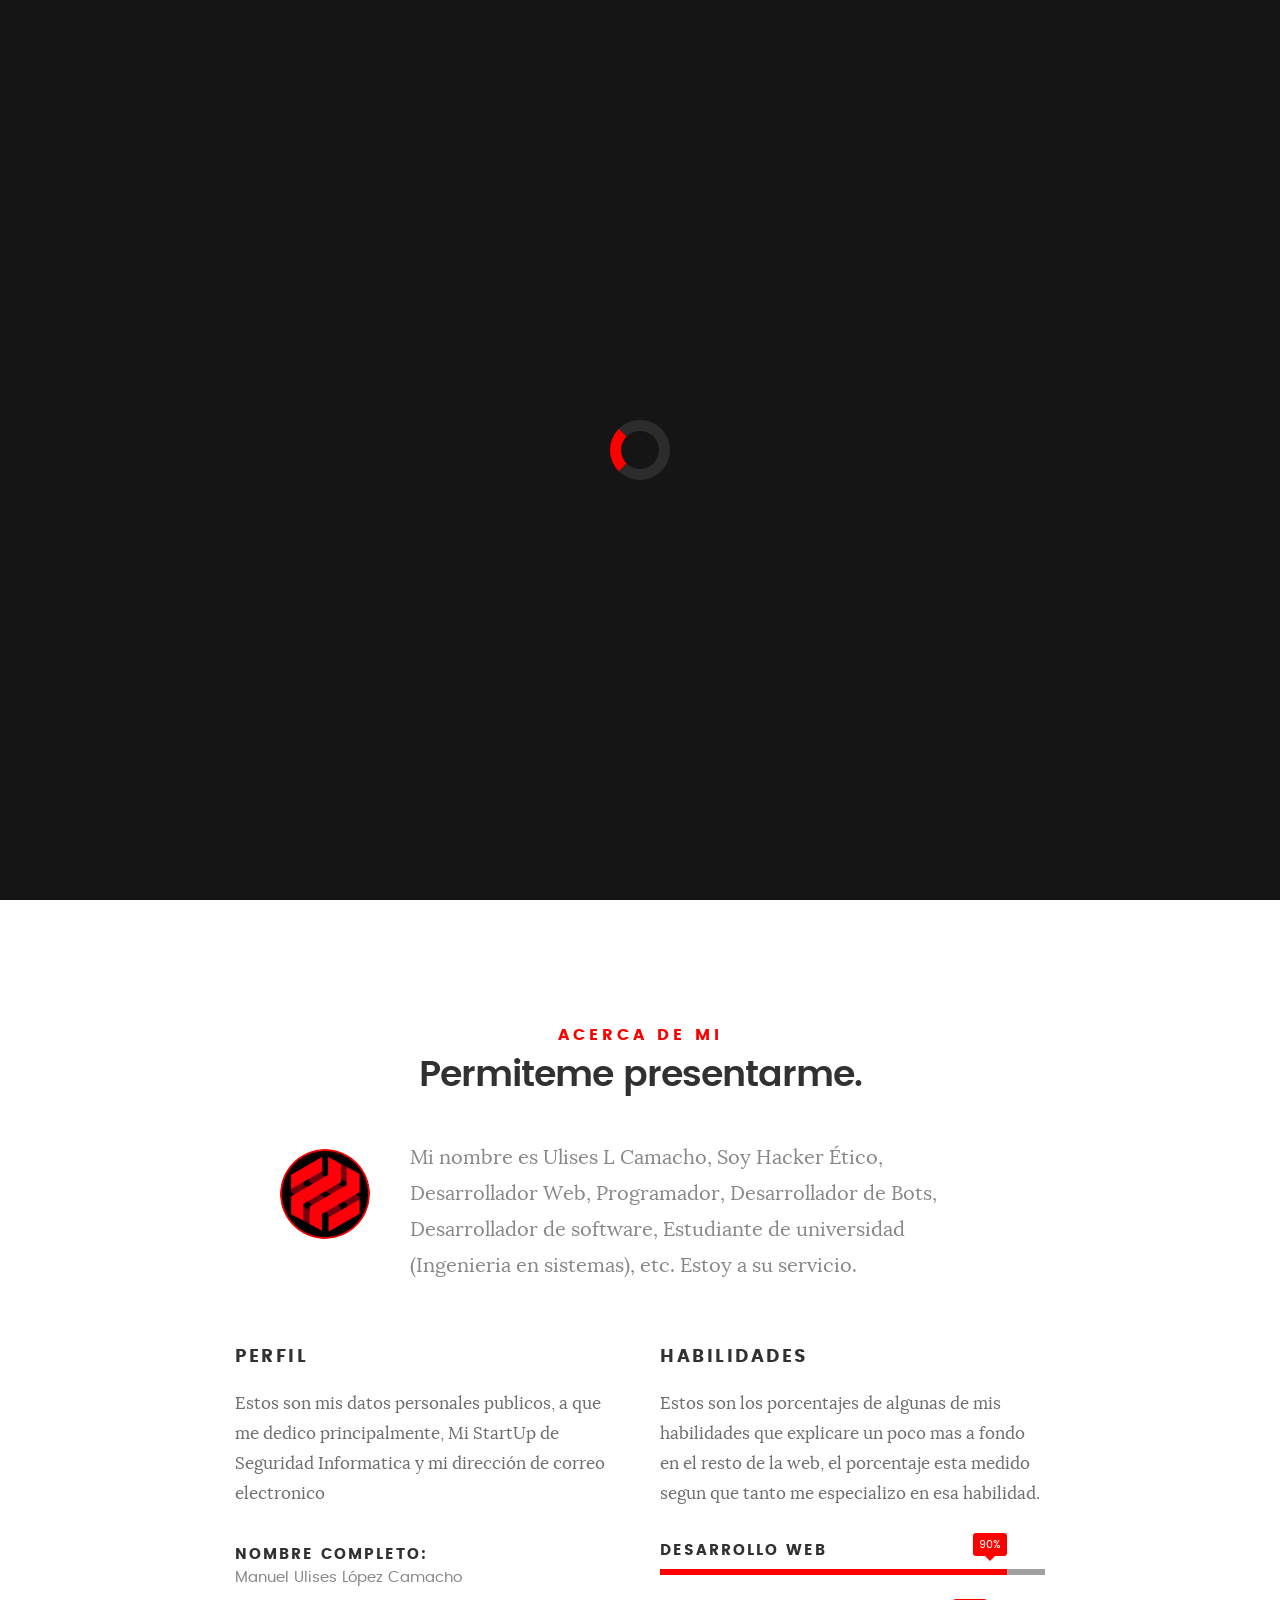
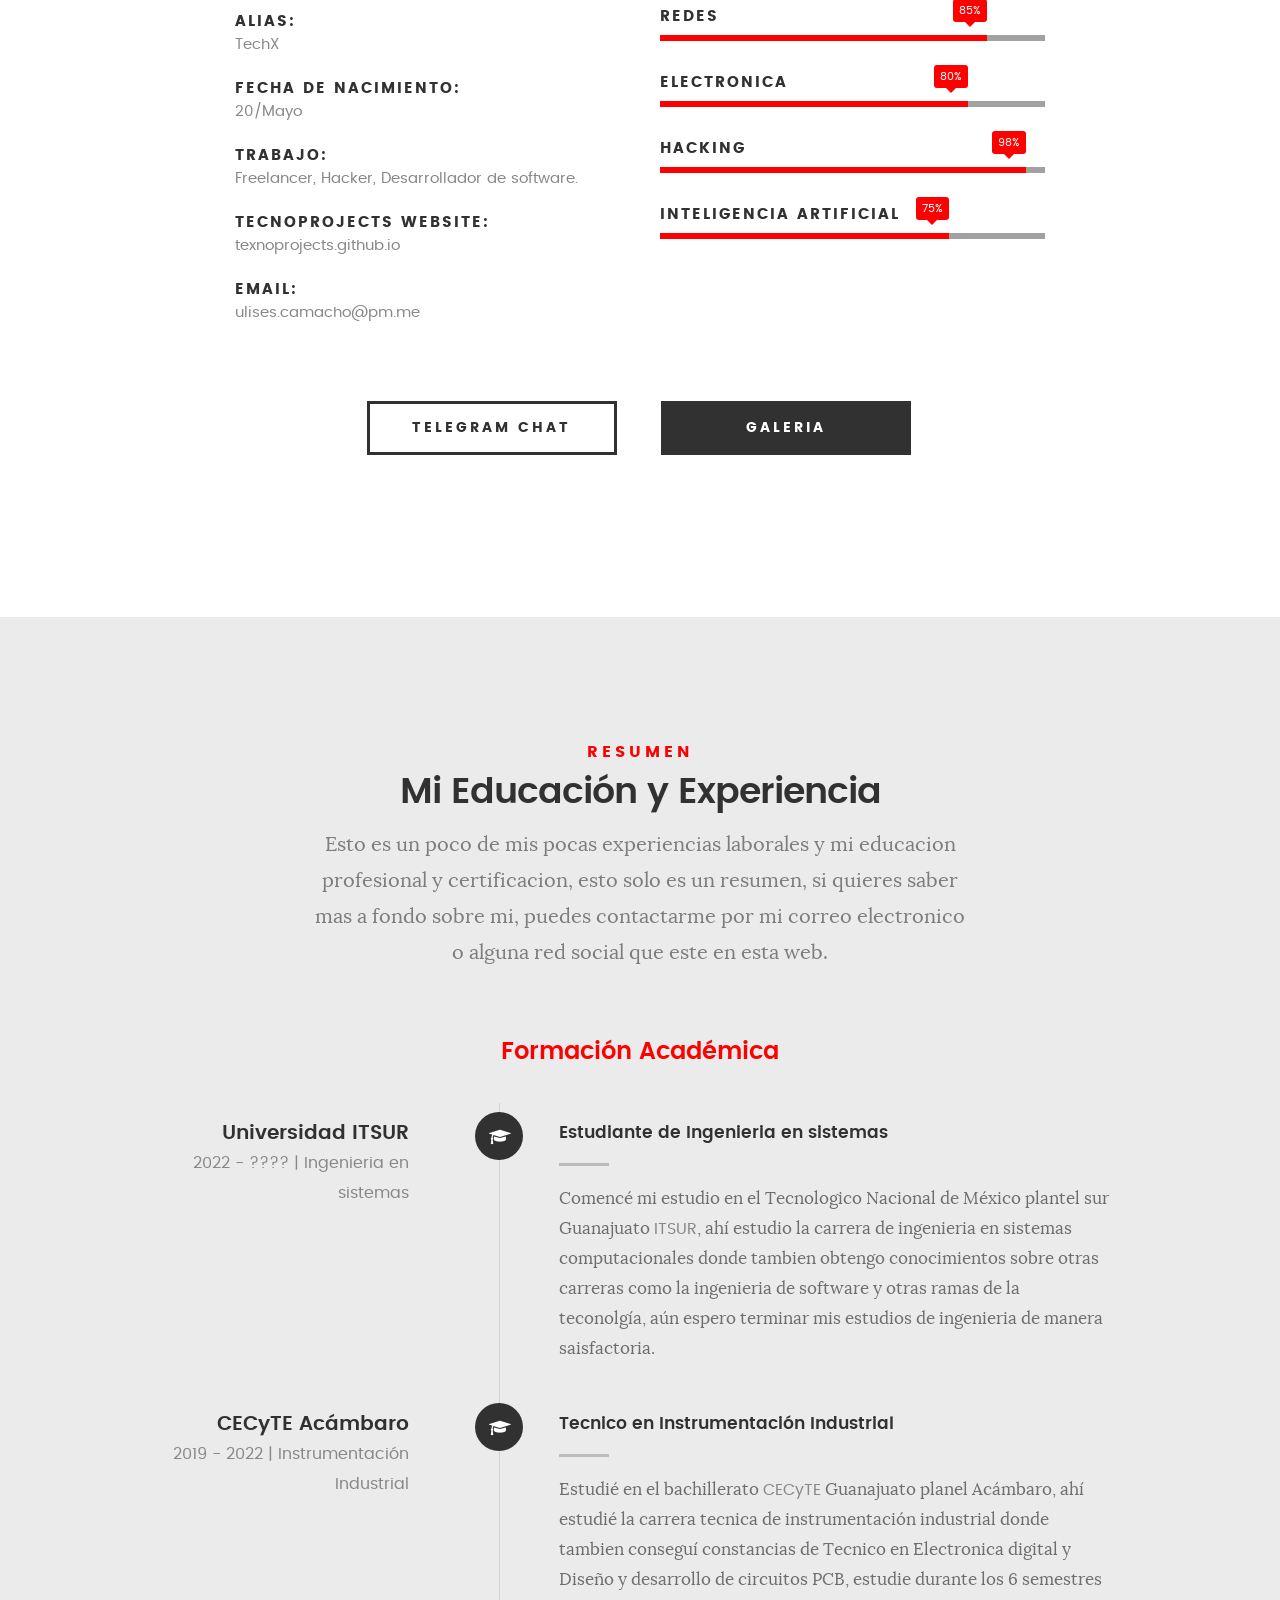
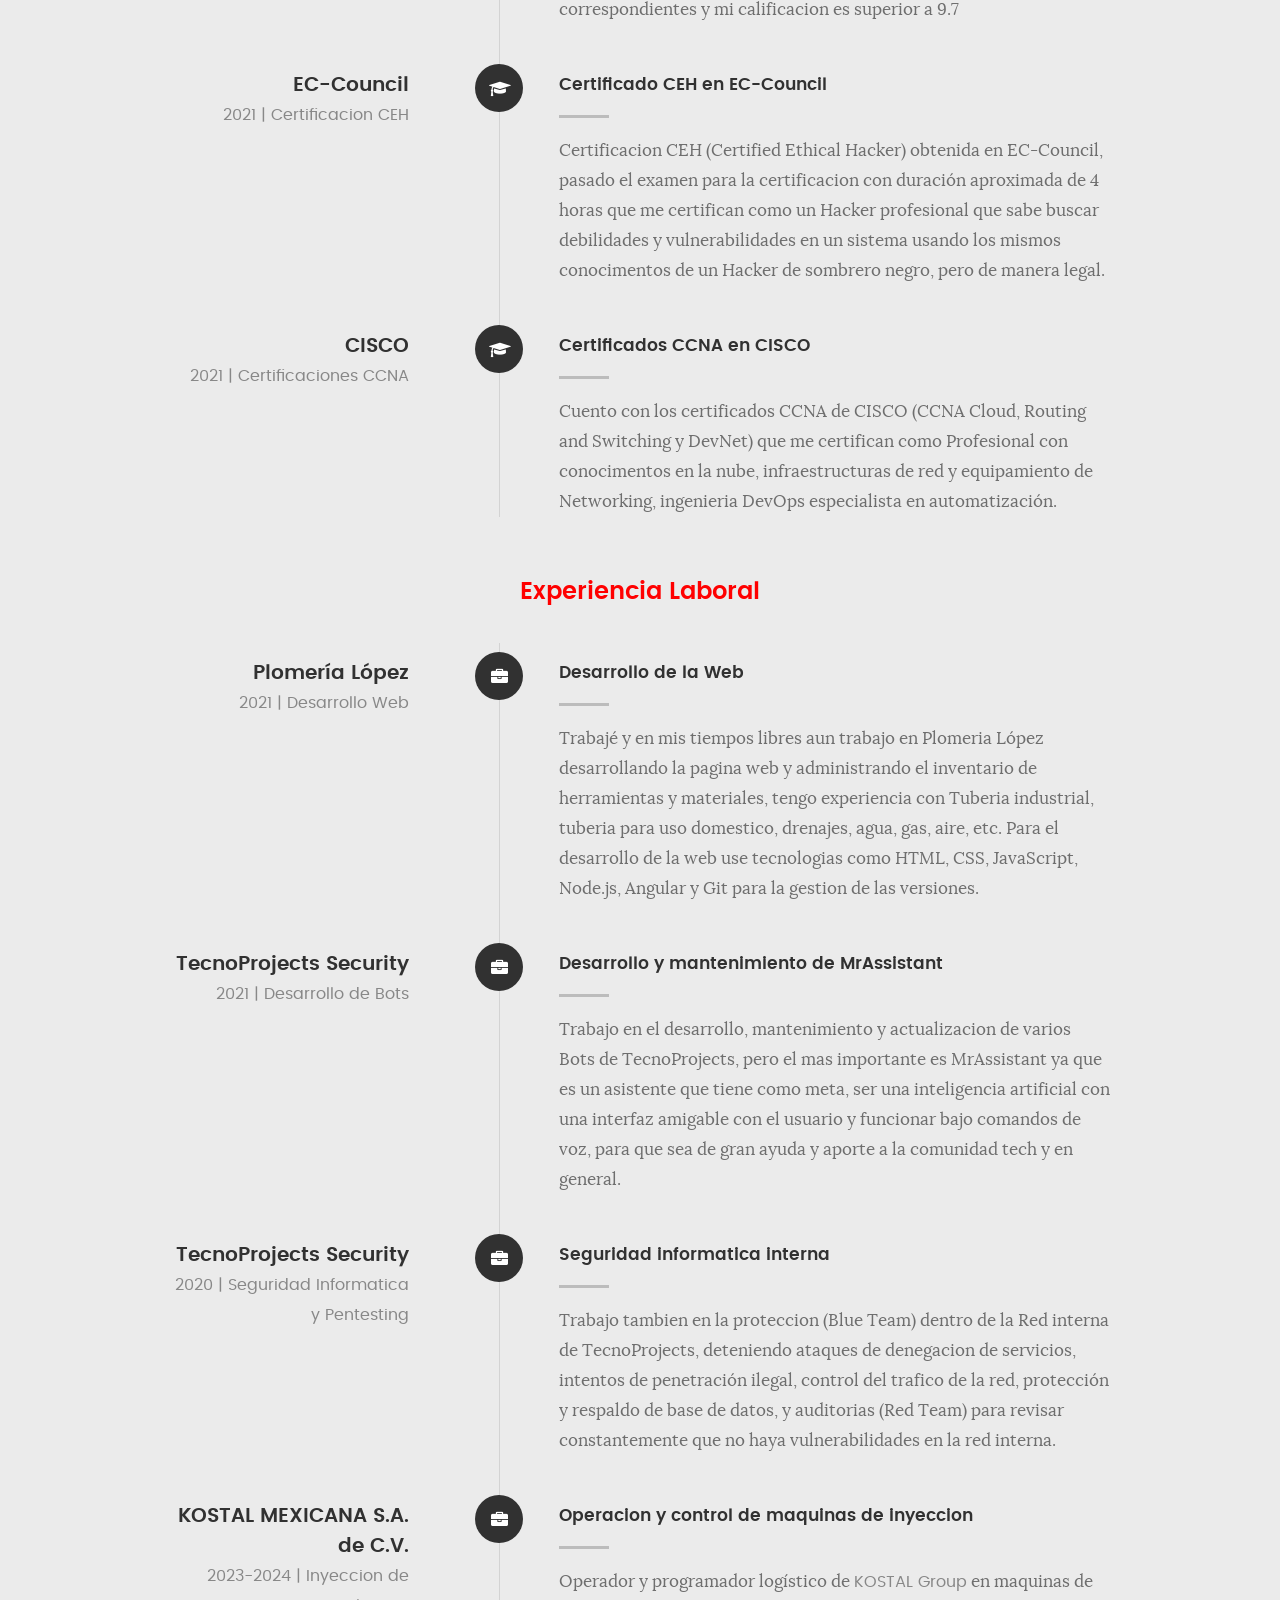
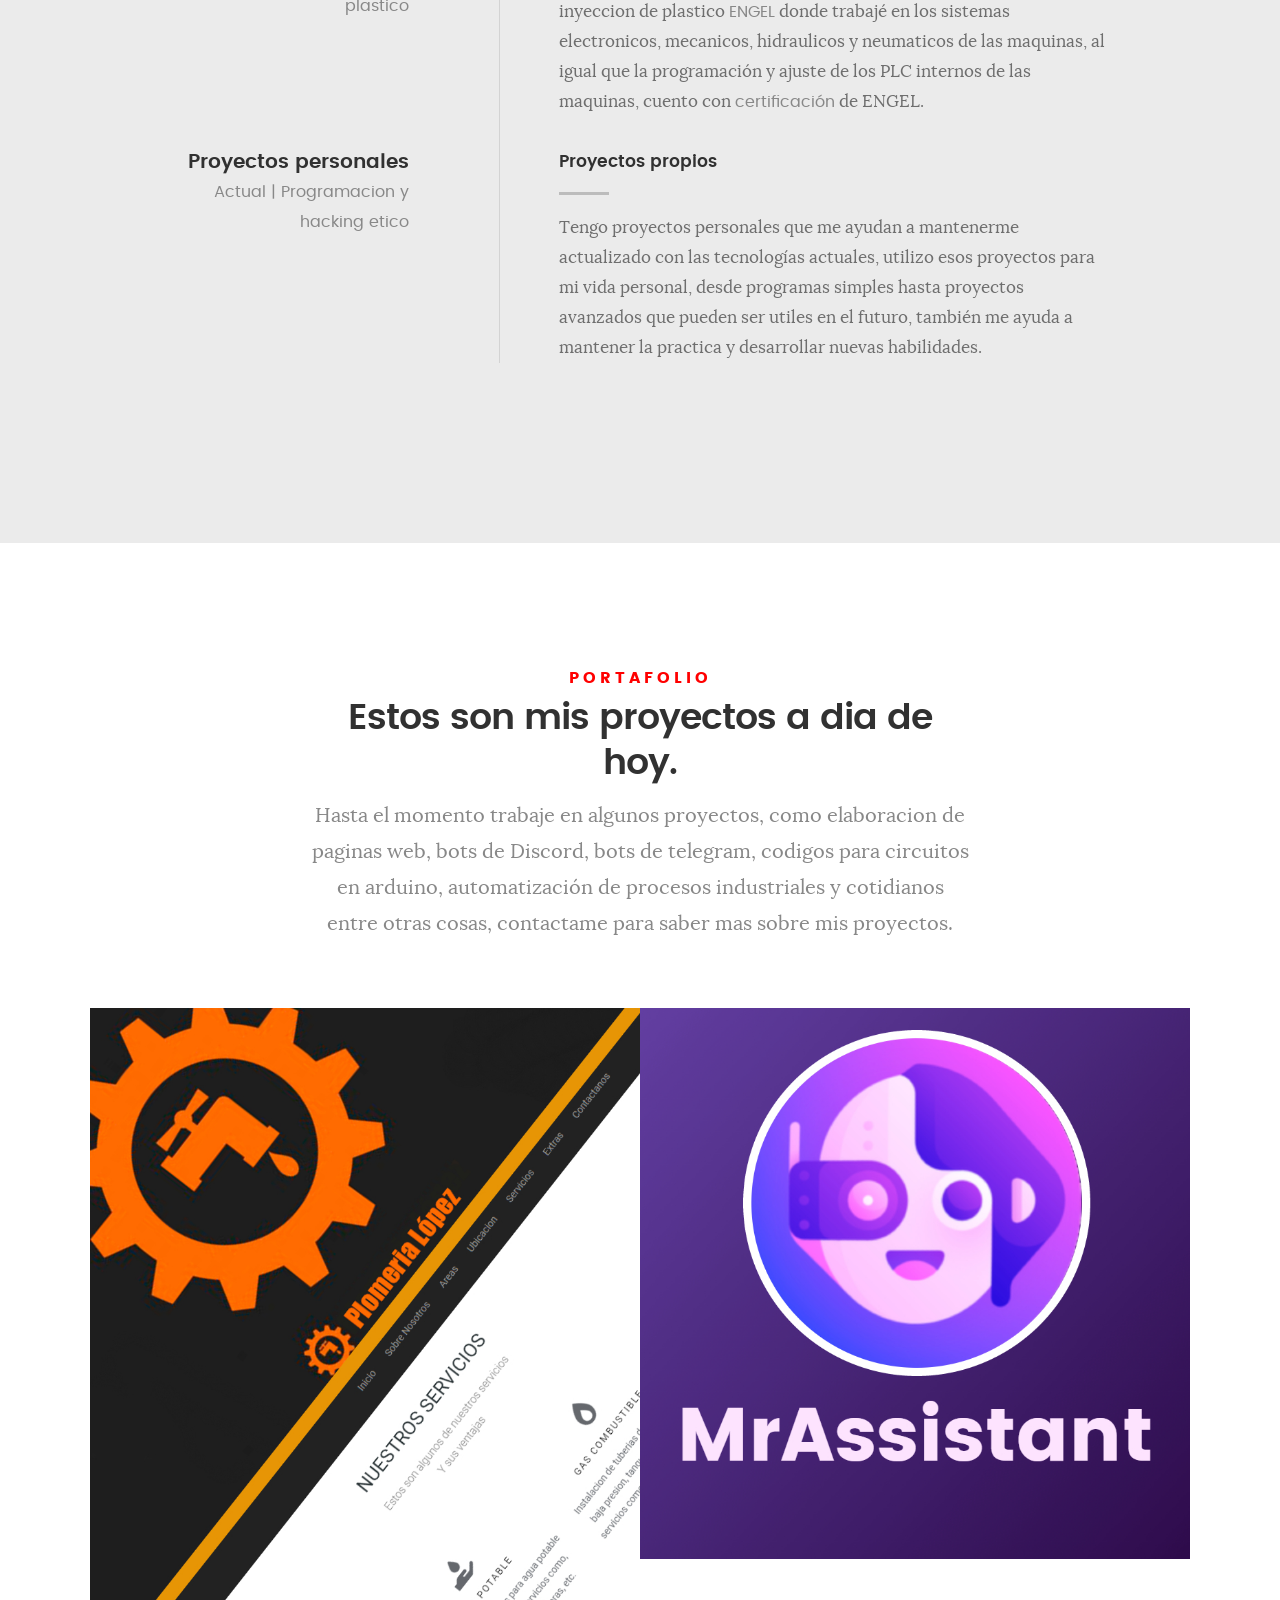
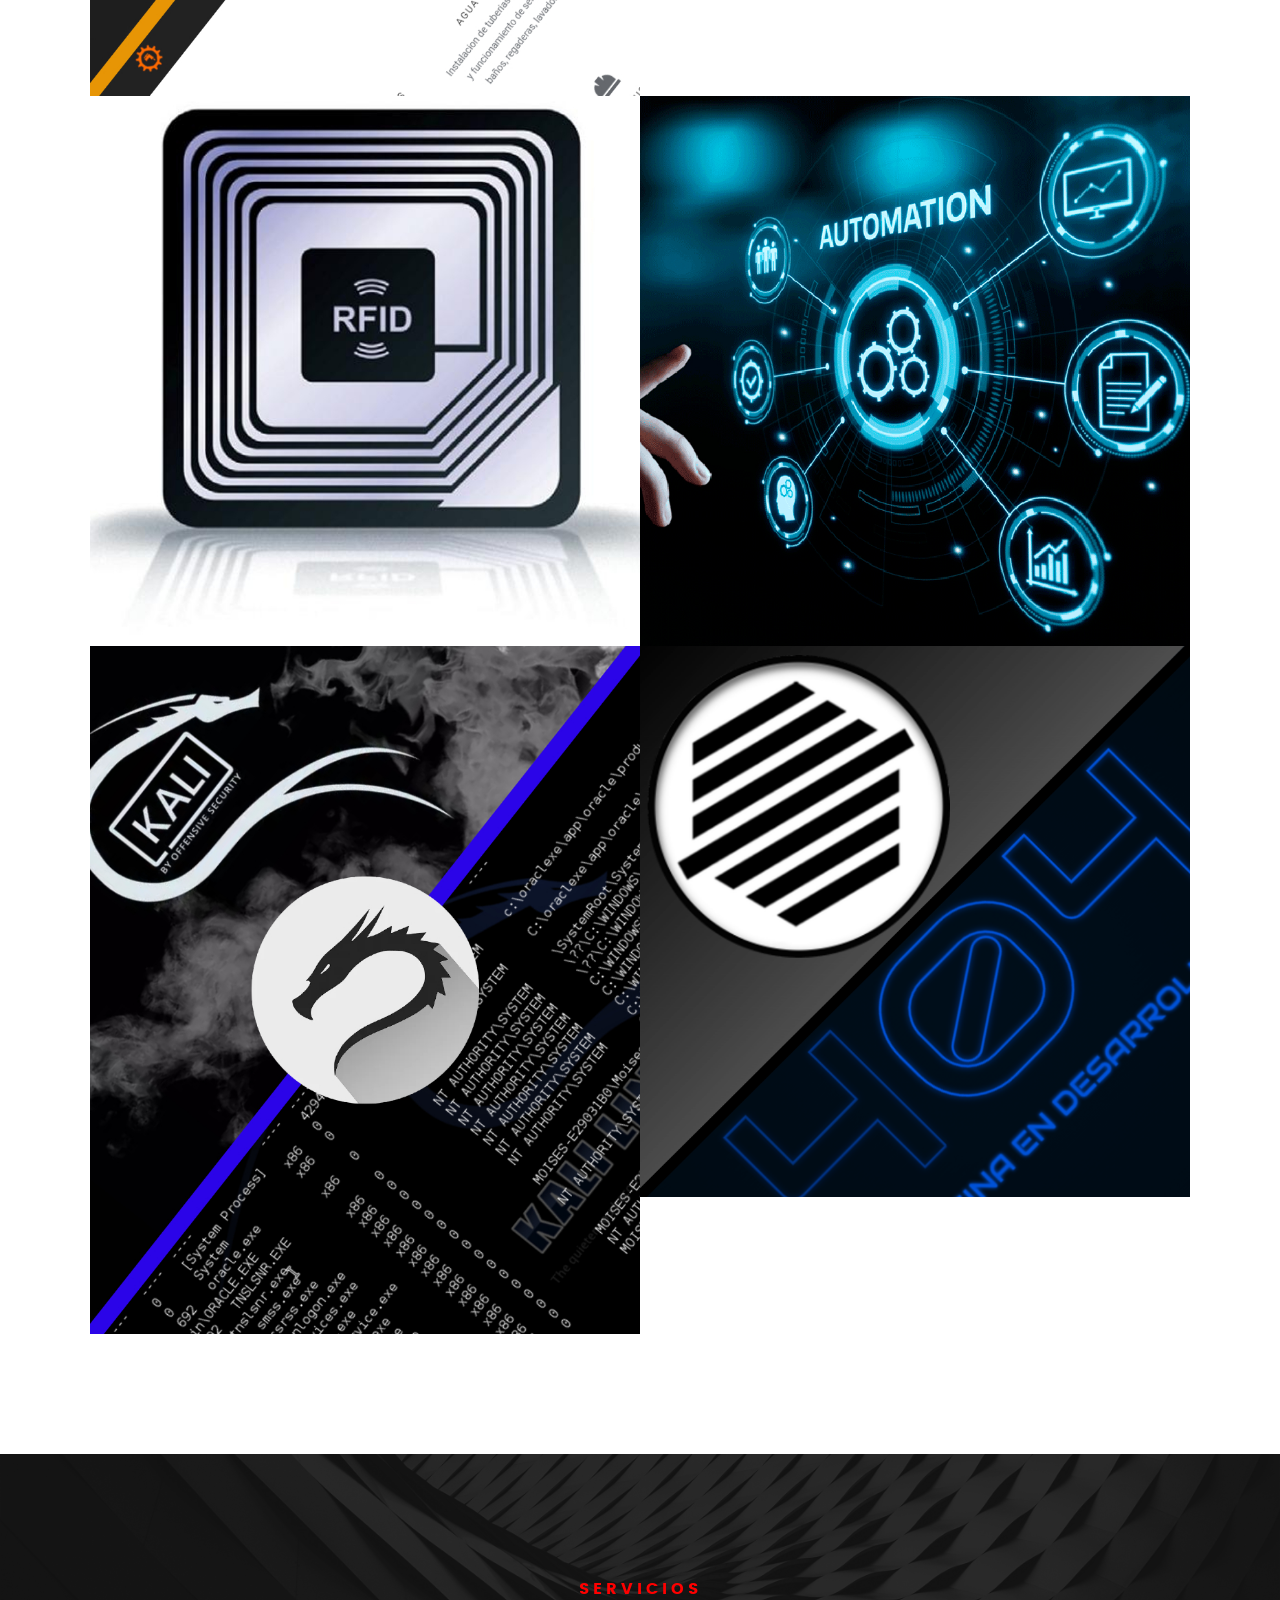
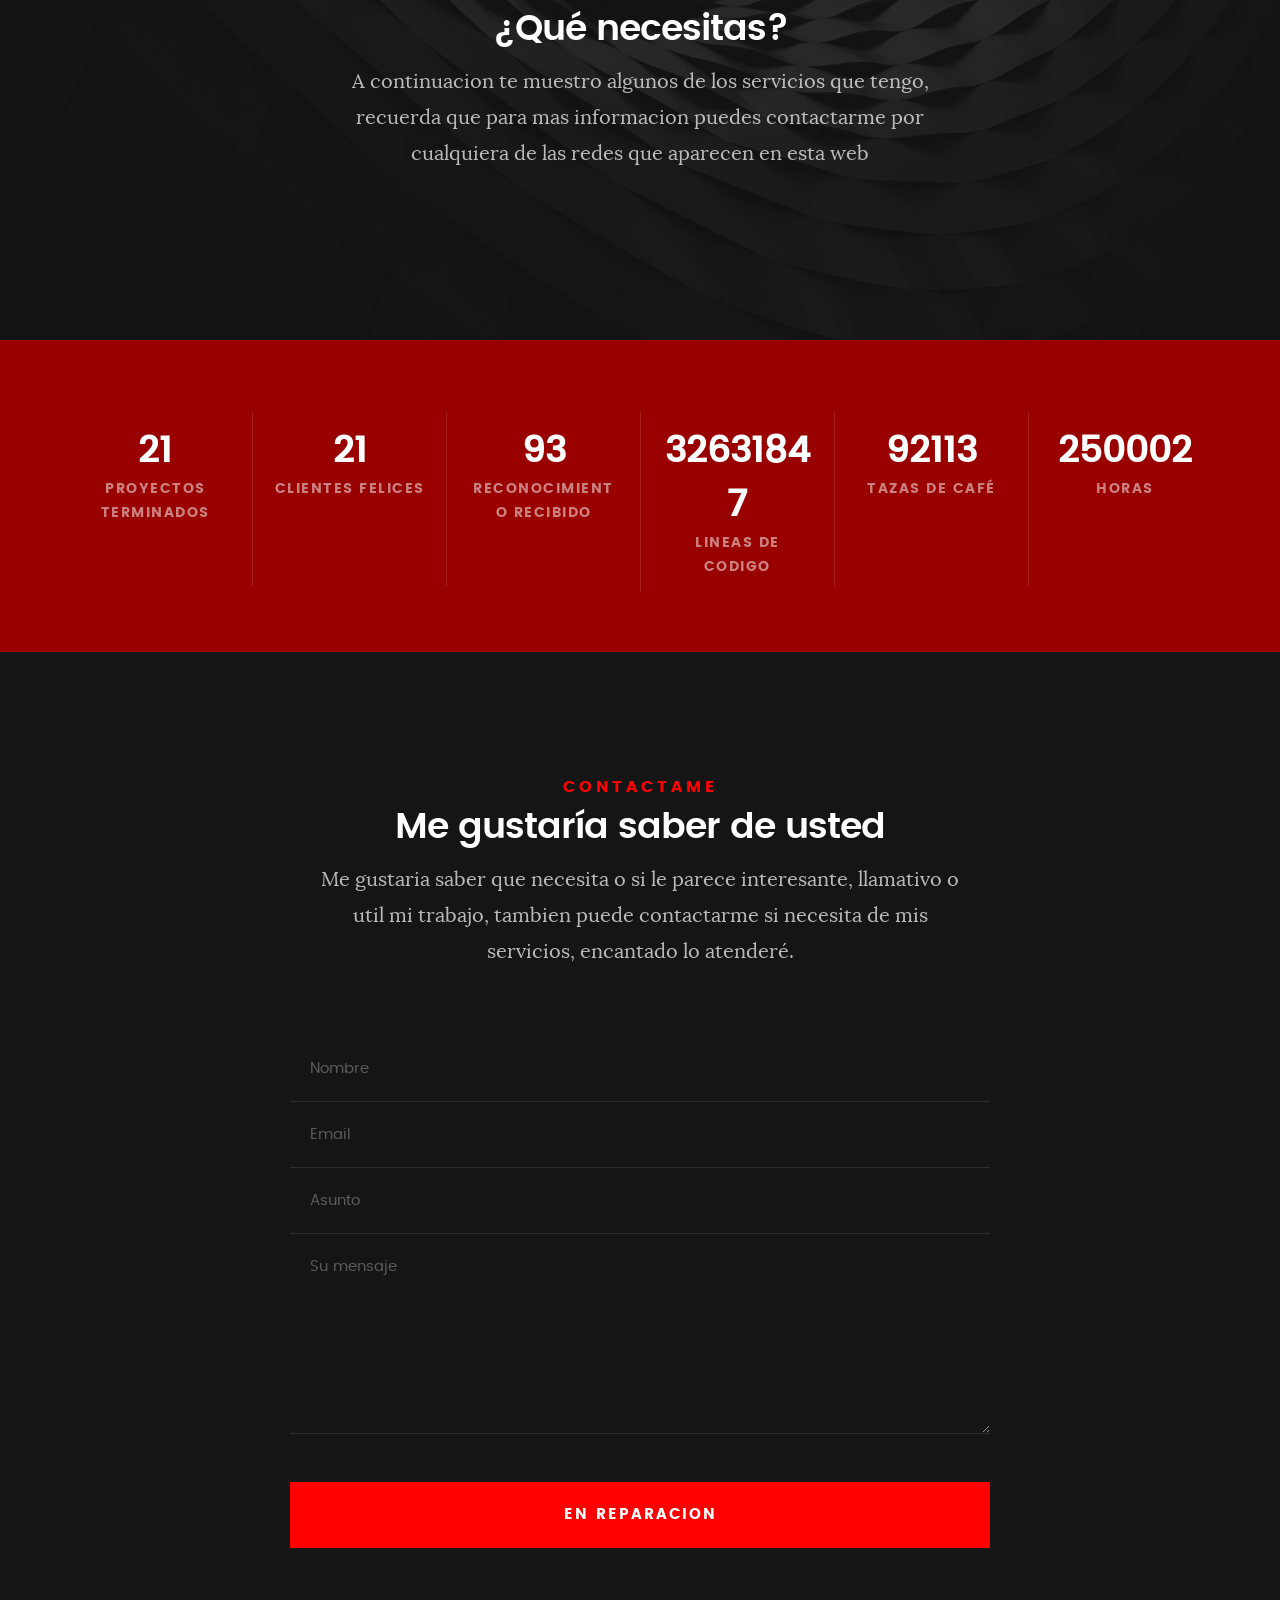
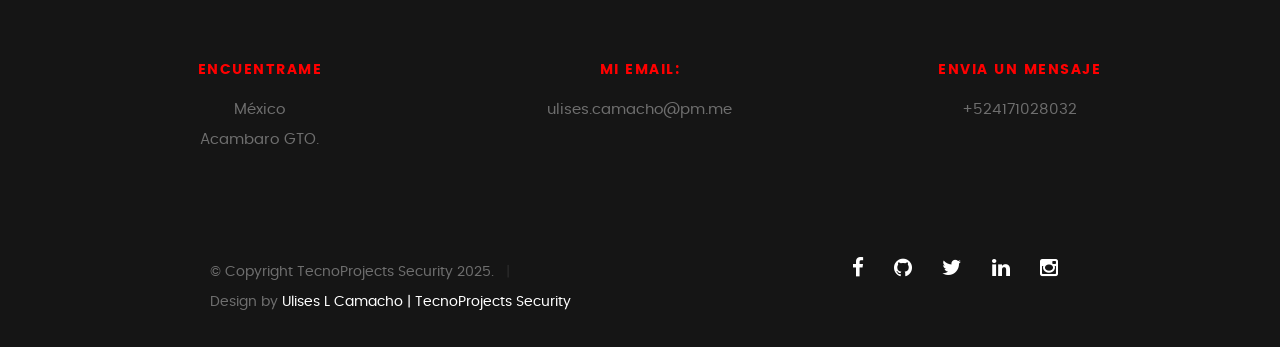
==== commit 3a6d7d8b: "Update index.html" ====
--- a/index.html
+++ b/index.html
@@ -126,7 +126,7 @@
    		<div class="col-six tab-full">
 
    			<h3>Perfil</h3>
-   			<p>Estos son mis datos personales publicos, a que me dedico principalmente, Mi empresa de Seguridad Informatica y mi dirección de correo electronico</p>
+   			<p>Estos son mis datos personales publicos, a que me dedico principalmente, Mi StartUp de Seguridad Informatica y mi dirección de correo electronico</p>
 
    			<ul class="info-list">
    				<li>
@@ -143,11 +143,11 @@
    				</li>
    				<li>
    					<strong>Trabajo:</strong>
-   					<span>Freelancer, Hacker, Desarrollador Web.</span>
+   					<span>Freelancer, Hacker, Desarrollador de software.</span>
    				</li>
    				<li>
    					<strong>TecnoProjects Website:</strong>
-   					<span>web.tecnoprojects.repl.co</span>
+   					<span>texnoprojects.github.io</span>
    				</li>
    				<li>
    					<strong>Email:</strong>
@@ -195,7 +195,7 @@
    	<div class="row button-section">
    		<div class="col-twelve">
    			<a href="https://t.me/Mr_TechX" title="Chat de telegram" class="button stroke smoothscroll">Telegram Chat</a>
-   			<a href="Desarrollo/error.html" title="Galeria del portrafolio"class="button button-primary" tarjet="_blank">Galeria</a>
+   			<a href="Desarrollo/404.html" title="Galeria del portrafolio"class="button button-primary" tarjet="_blank">Galeria</a>
    		</div>   		
    	</div>
 
@@ -604,7 +604,7 @@
 					   </div>
 
 			         <div class="link-box">
-			            <a href="Desarrollo/error.html">Ver</a>
+			            <a href="Desarrollo/404.html">Ver</a>
 					      <a href="#" class="popup-modal-dismiss">Cerrar</a>
 			         </div>		      
 
@@ -1003,8 +1003,7 @@
 
    			<h5>Mi Email:</h5>
 
-   			<p>ulises.camacho@pm.me<br>
-			   	ulisescamacho456@gmail.com			     
+   			<p>ulises.camacho@pm.me		     
 			   </p>
 
    		</div>
@@ -1017,7 +1016,7 @@
 
    			<h5>Envia un mensaje</h5>
 
-   			<p><a class="contactT" href="https://t.me/Mr_TechX" target="_blank">Click para ir a Telegram</a><br>
+   			<p>+524171028032<br>
 			   </p>
 
    		</div>
@@ -1047,7 +1046,7 @@
 
       	<div class="col-six tab-full">
 	      	<div class="copyright">
-		        	<span>© Copyright TecnoProjects Security 2024.</span> 
+		        	<span>© Copyright TecnoProjects Security 2025.</span> 
 		        	<span>Design by <a href="https://tecnoprojects.github.io" target="_blank">Ulises L Camacho | TecnoProjects Security</a></span>	         	
 		         </div>		                  
 	      	</div>
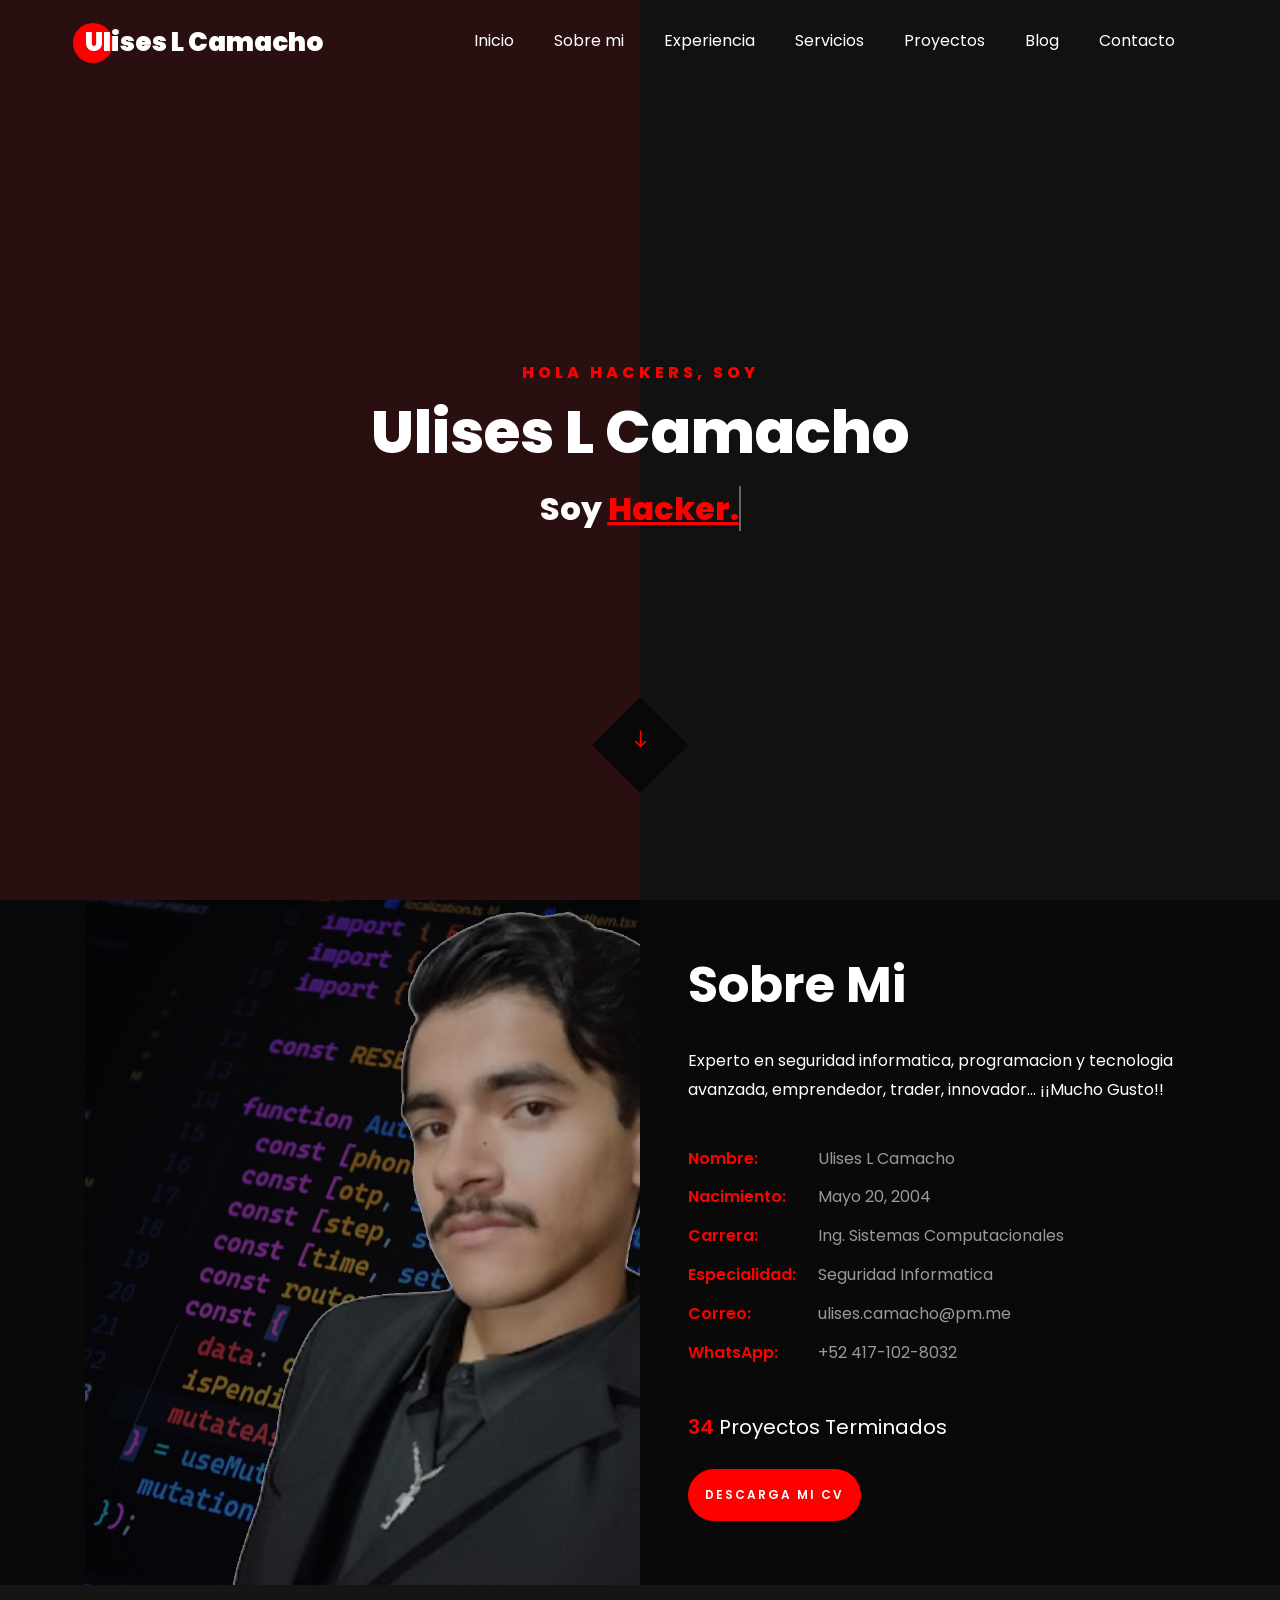
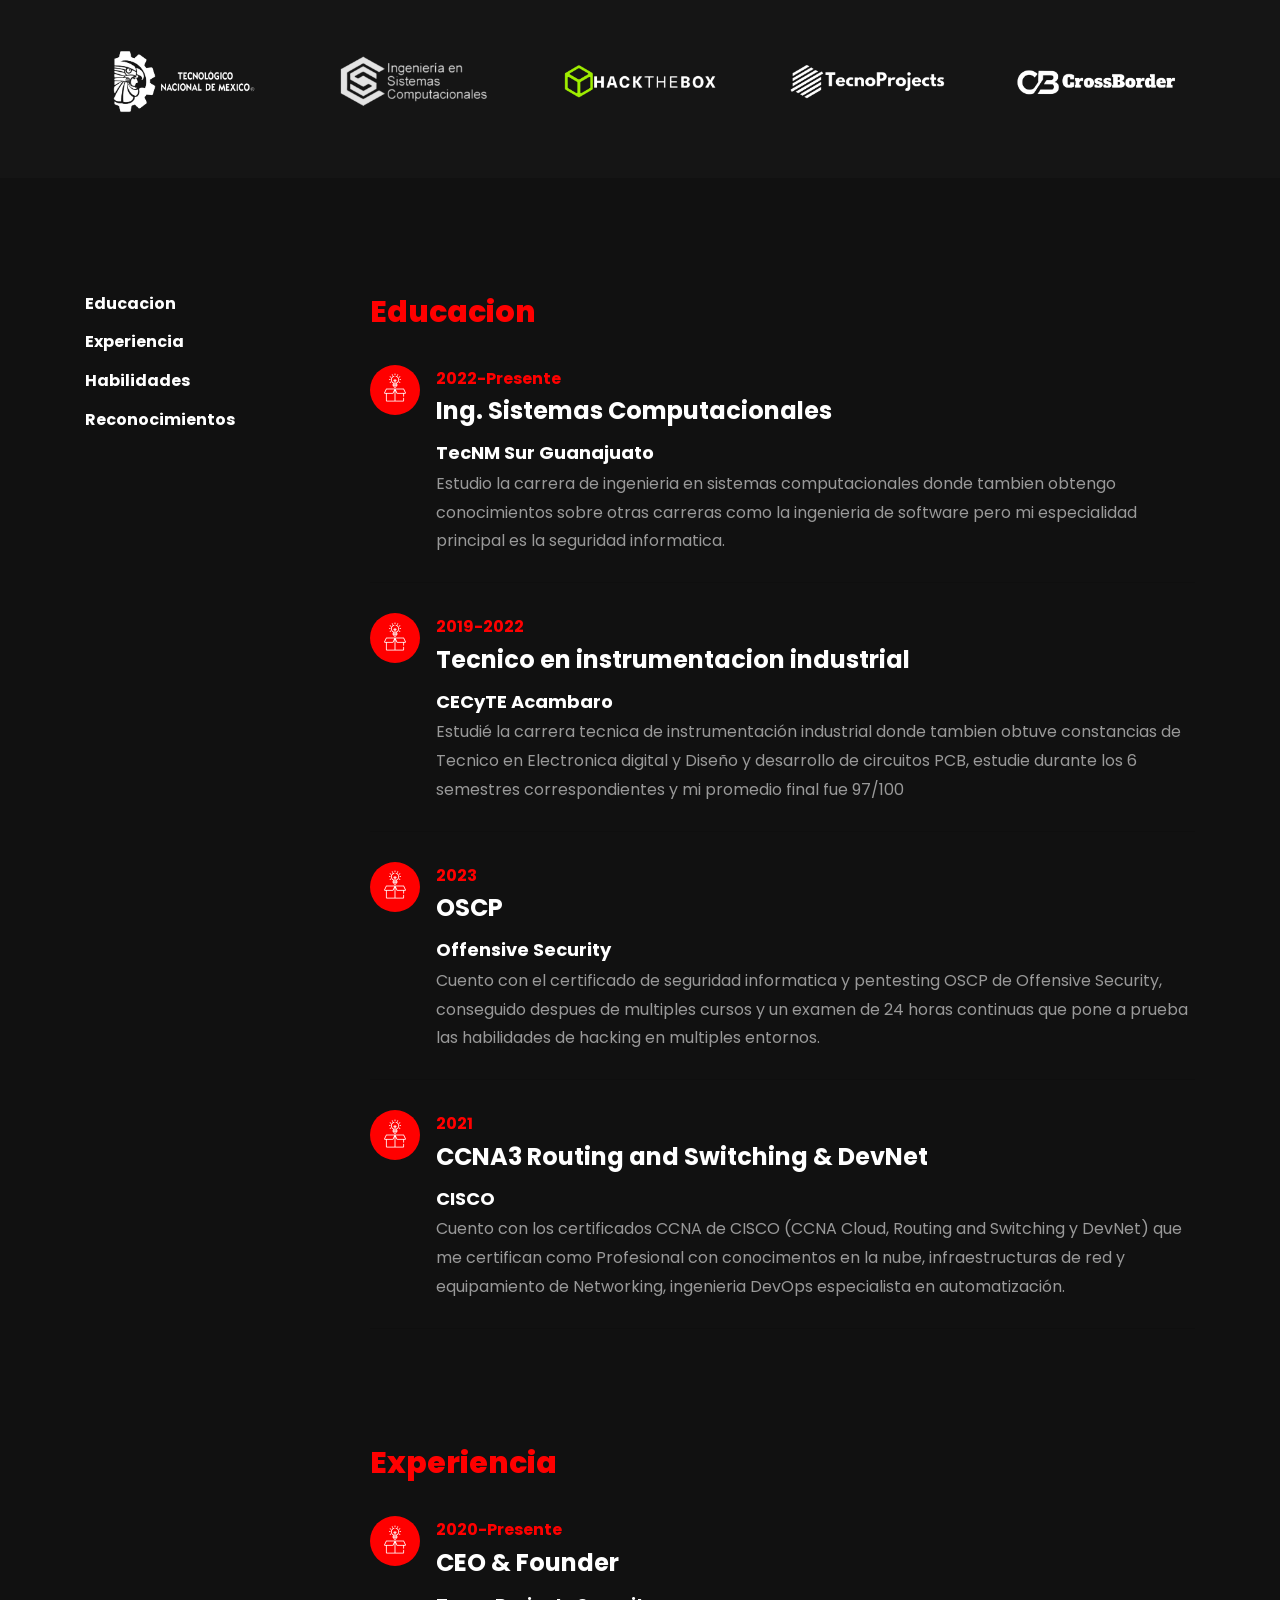
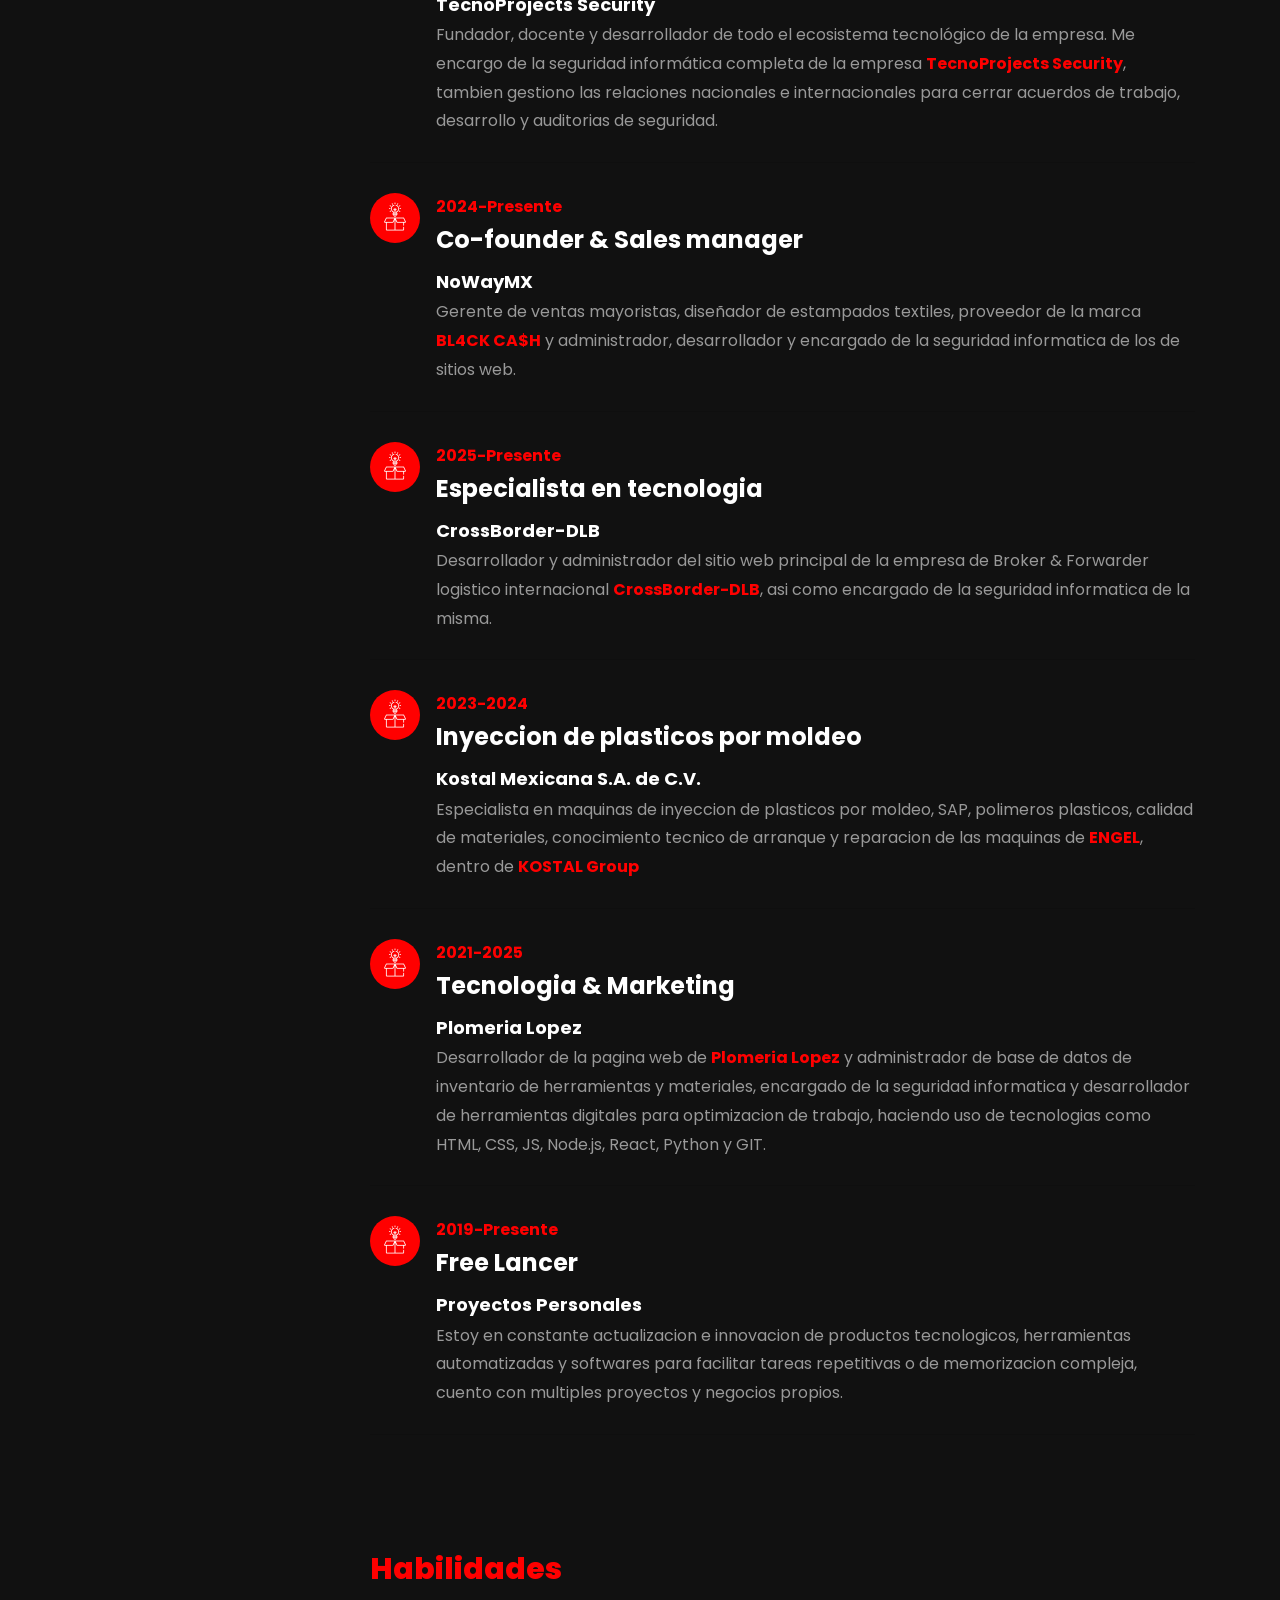
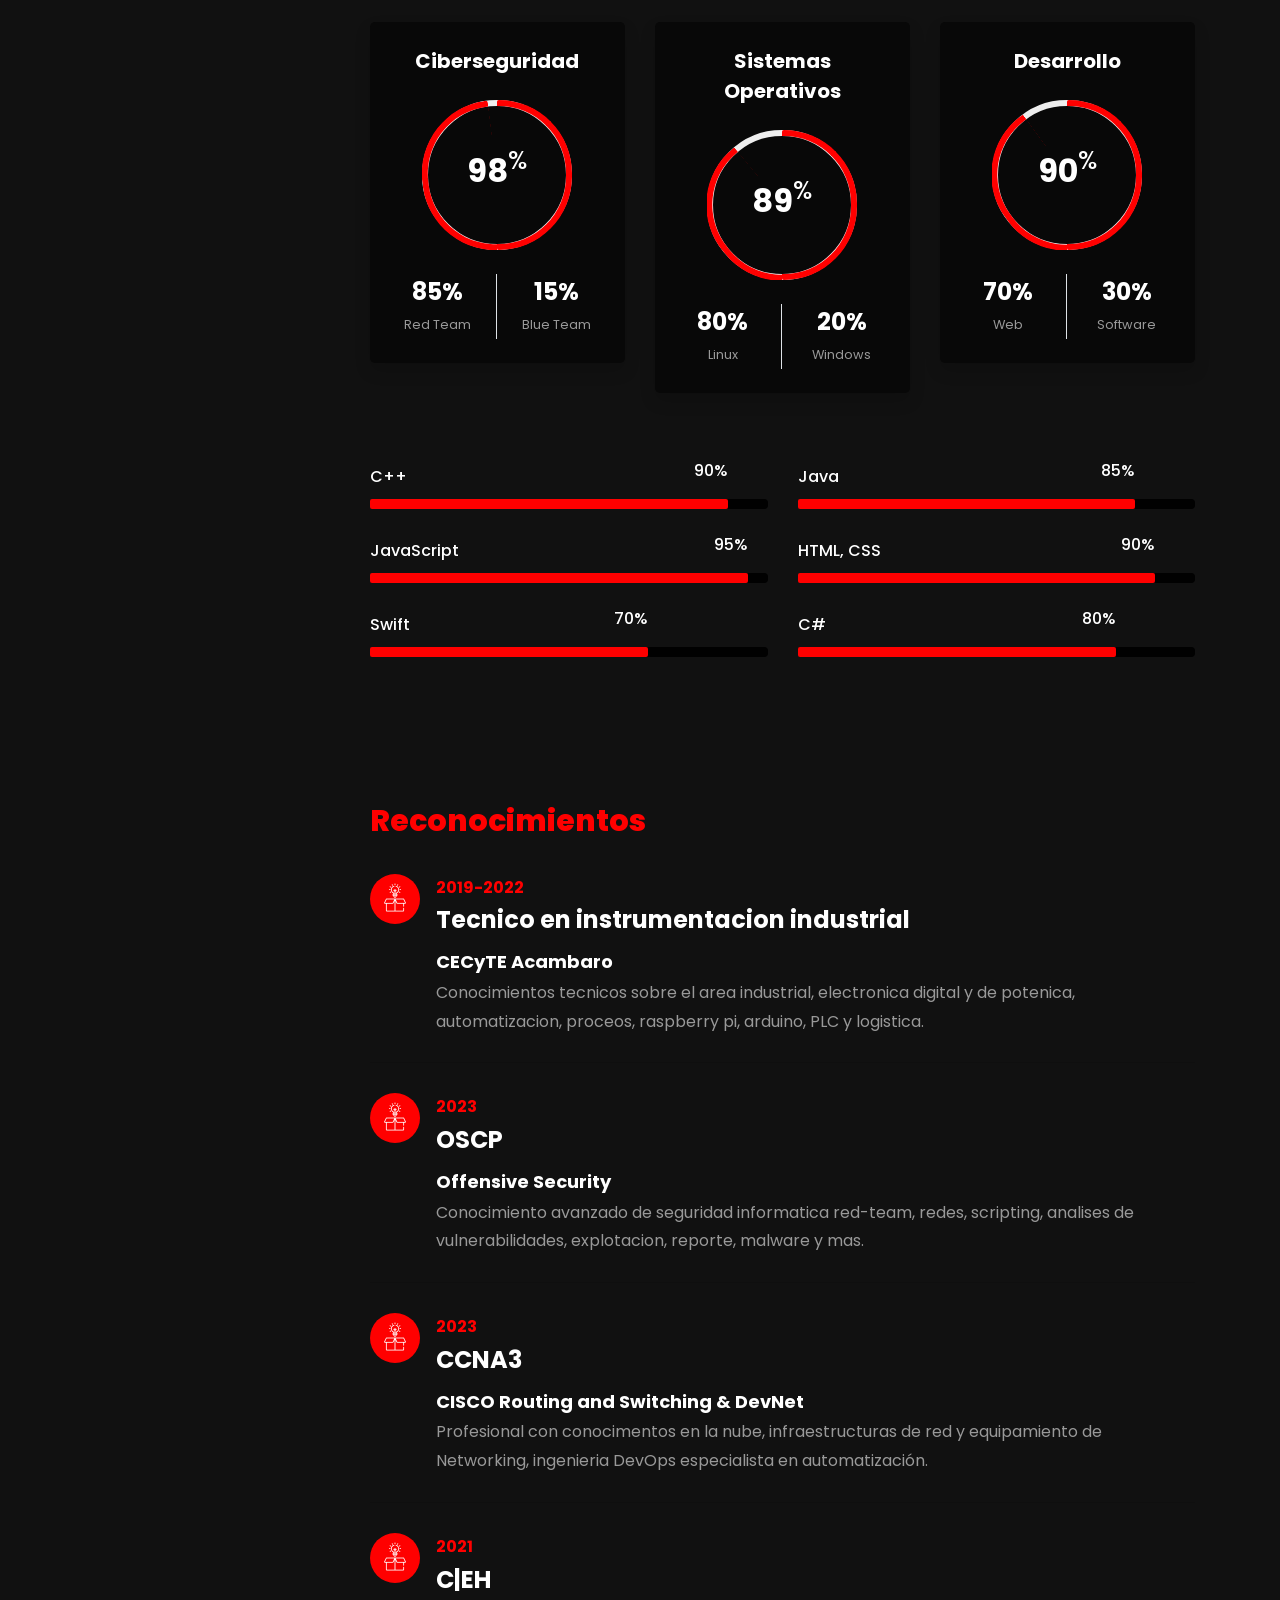
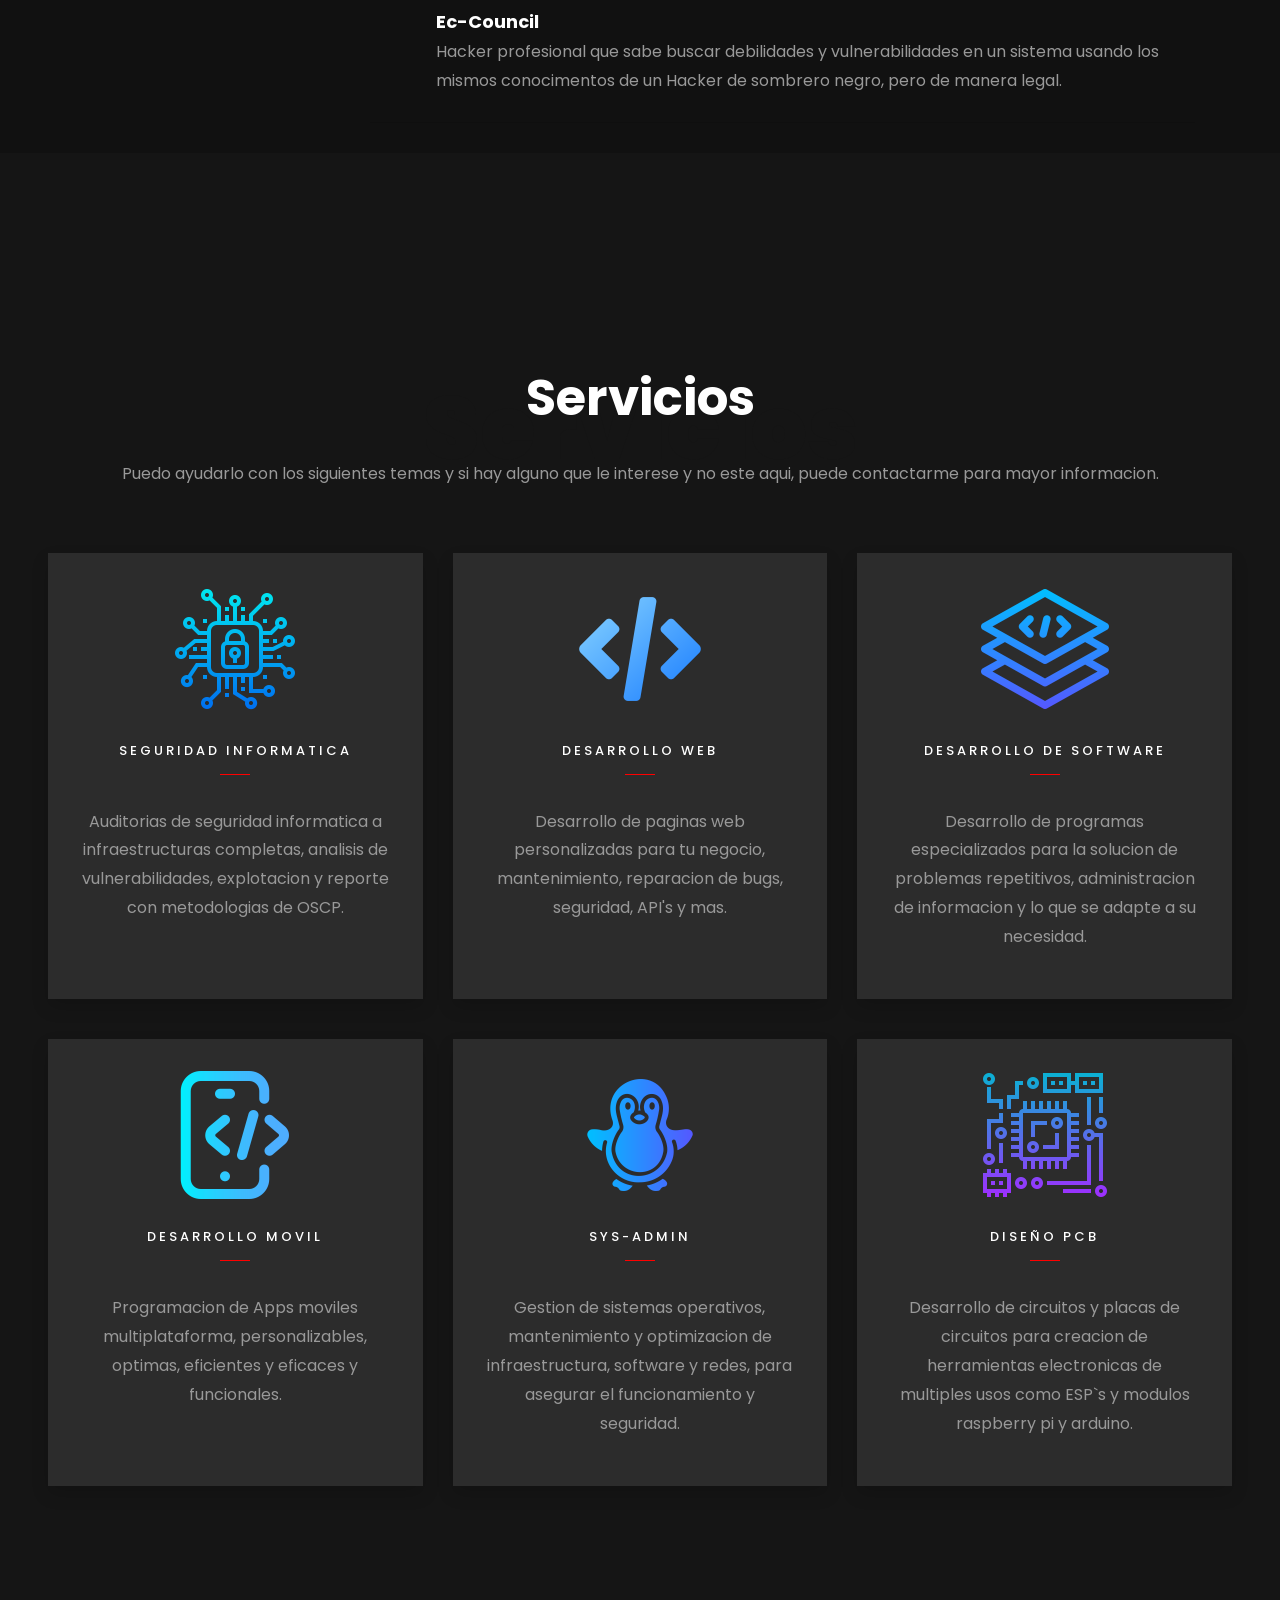
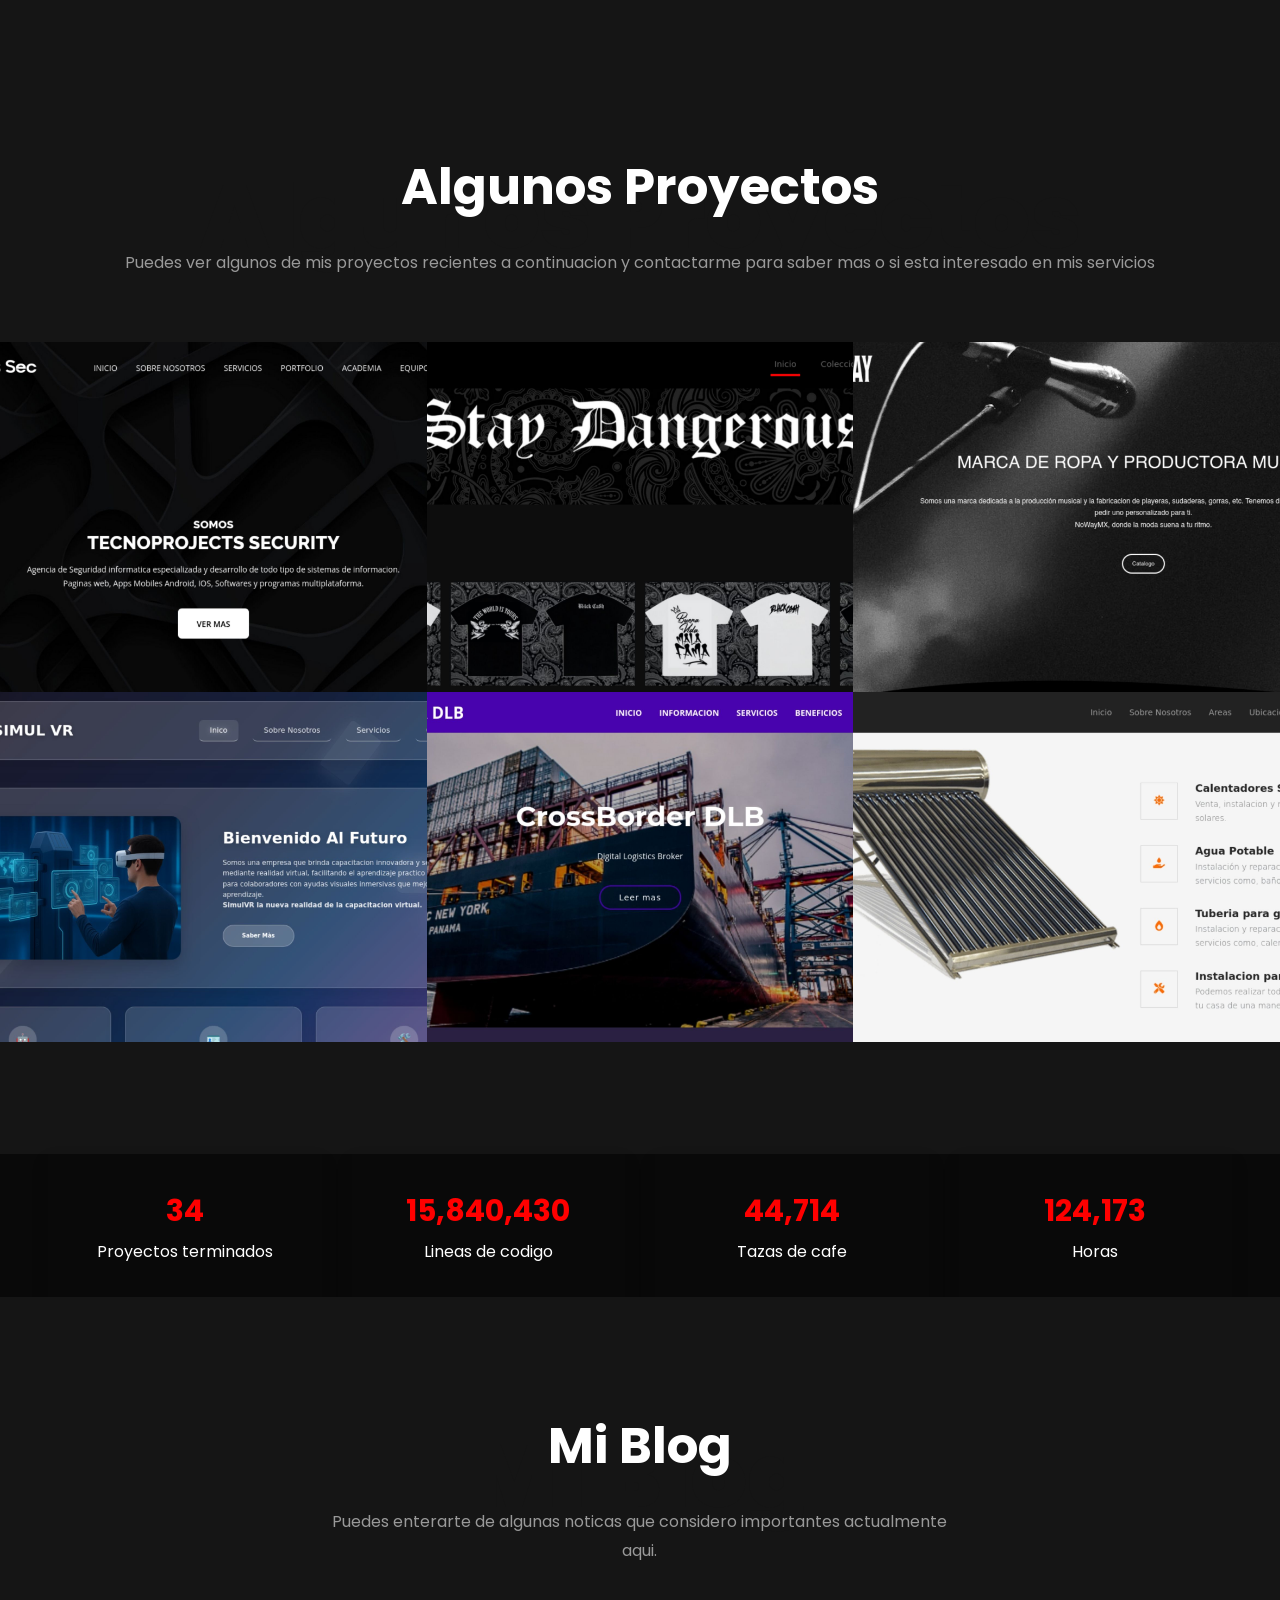
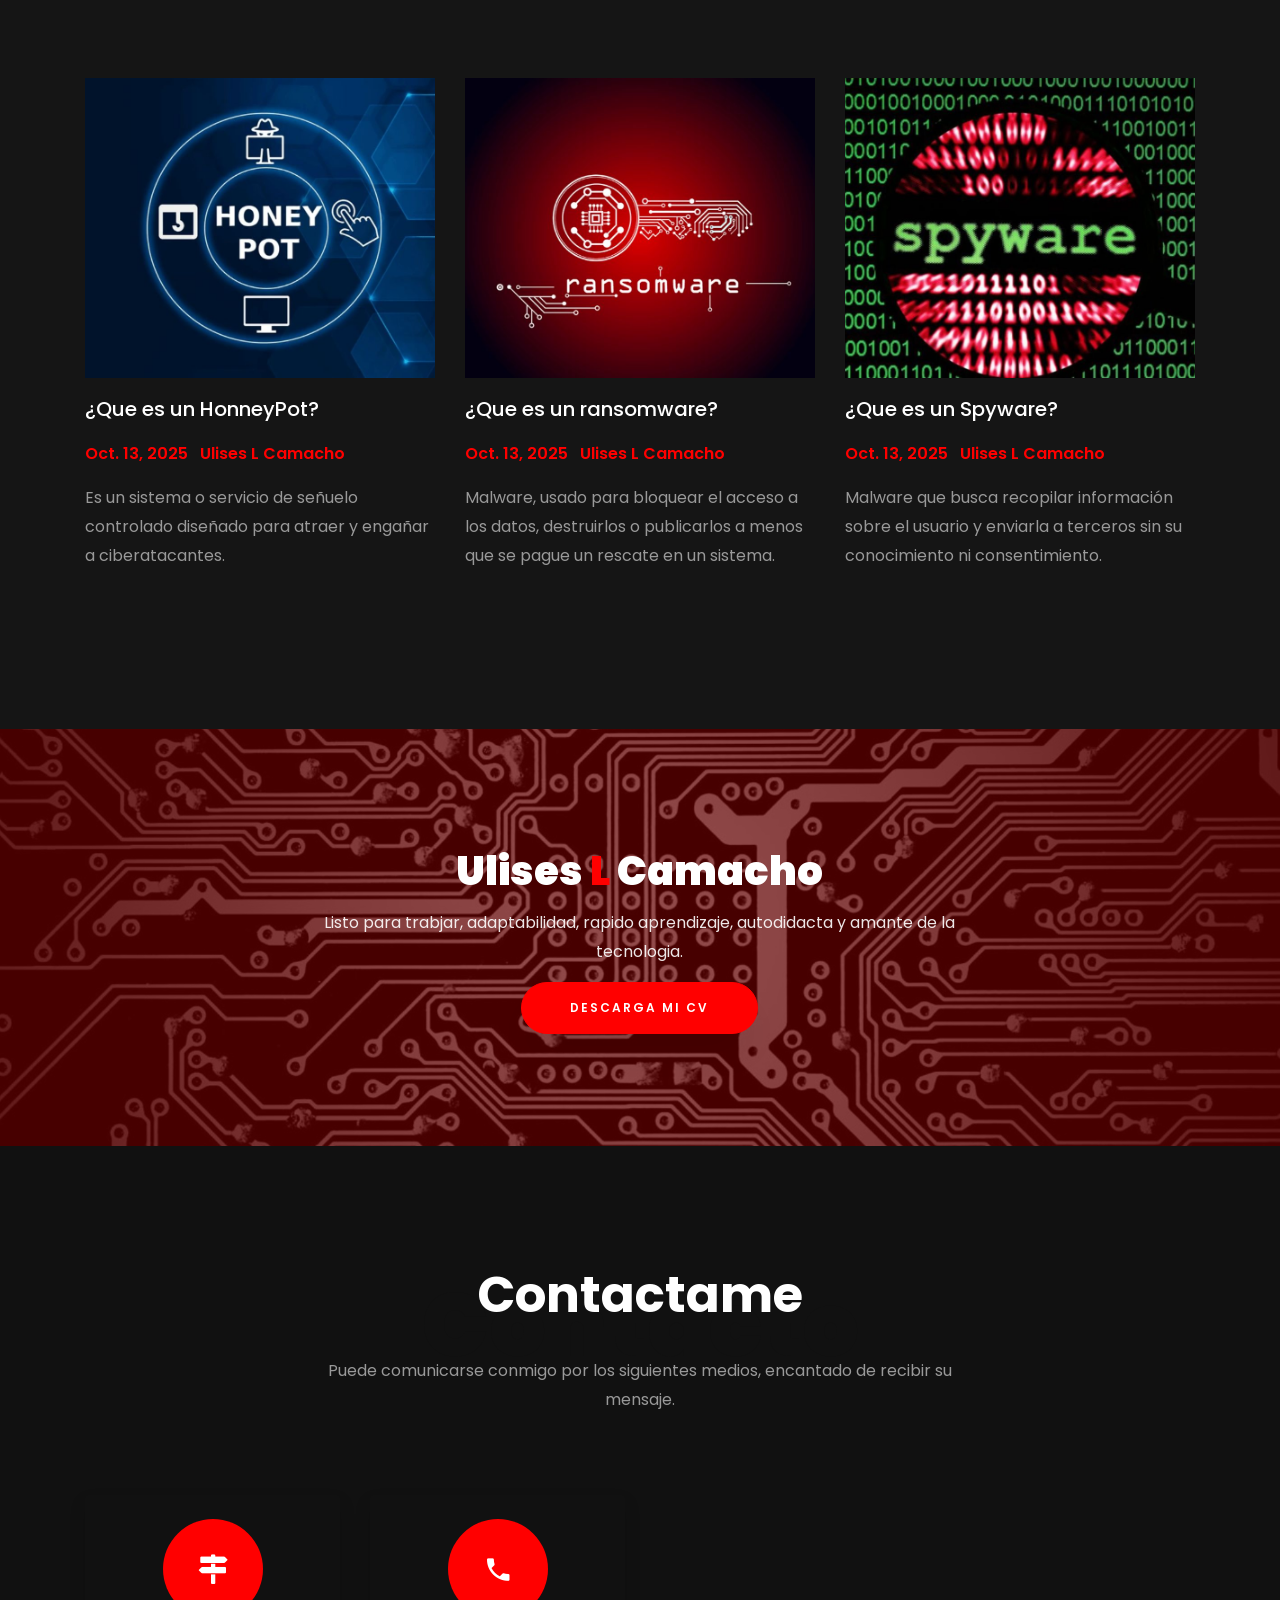
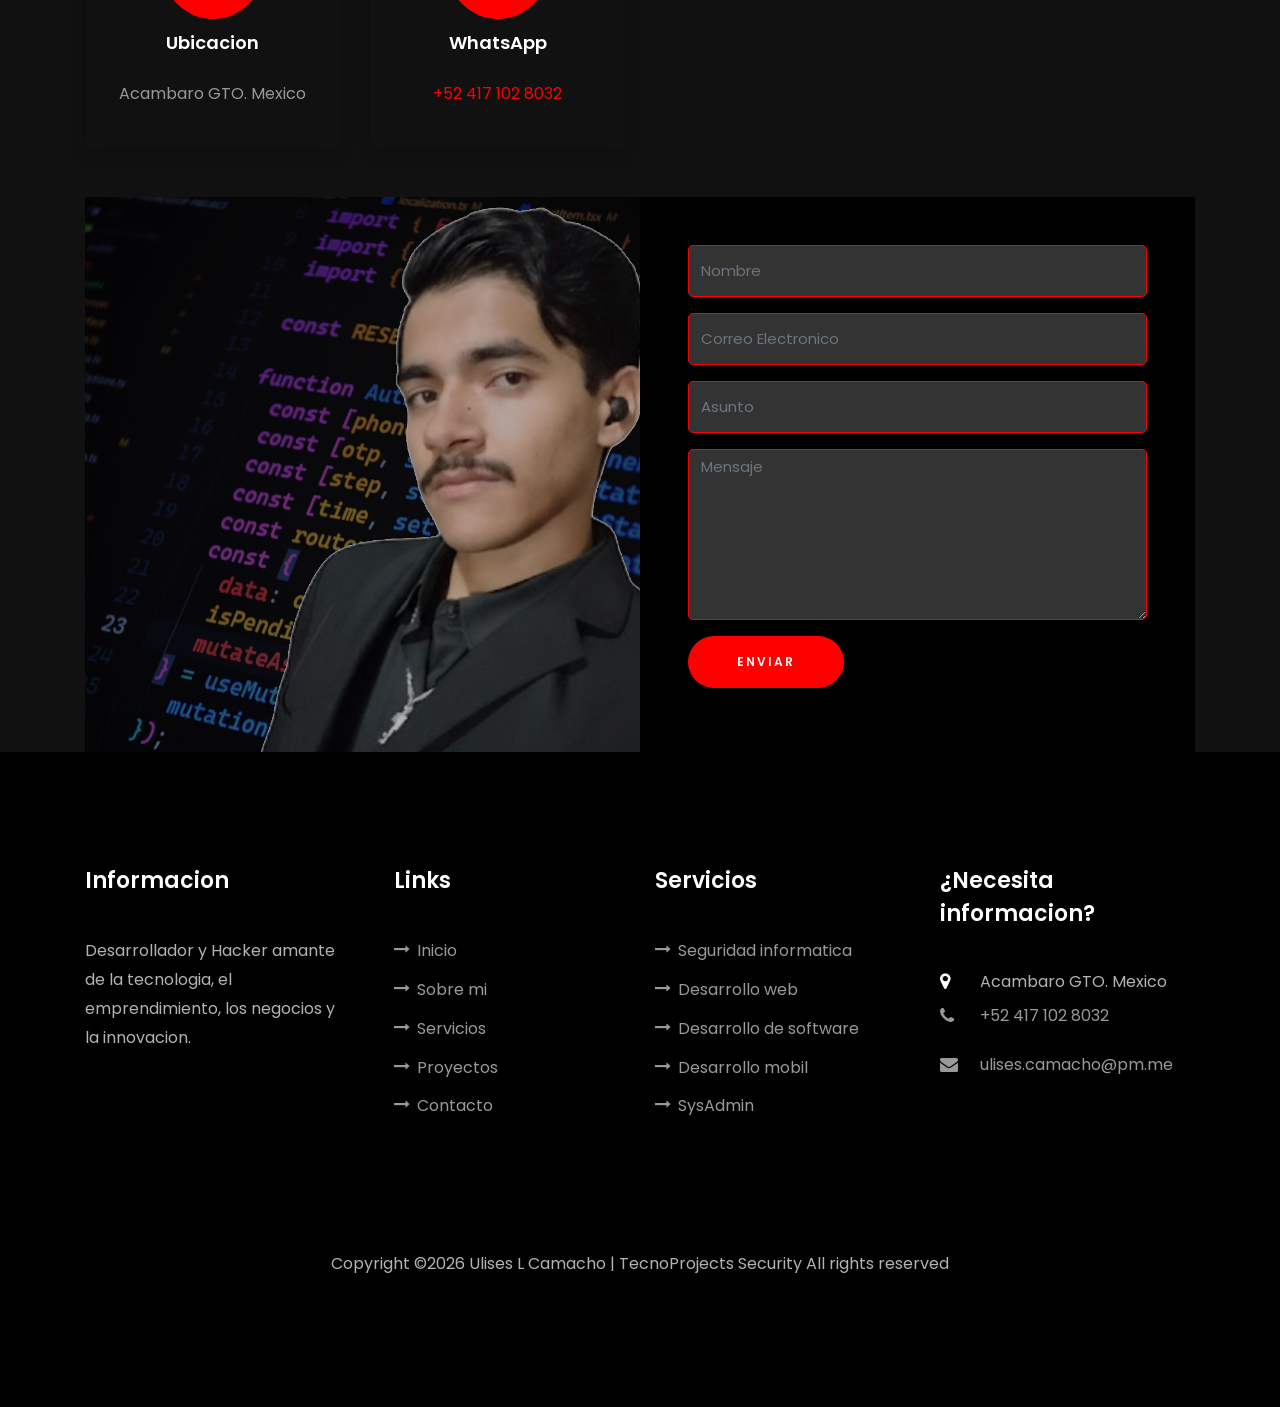
==== commit 06d555e9: "Add files via upload" ====
--- a/index.html
+++ b/index.html
@@ -1,1073 +1,923 @@
 <!DOCTYPE html>
-<html class="no-js" lang="en">
-<head>
-
-   <!--- basic page needs
-   ================================================== -->
-   <meta charset="utf-8">
-	<title>Ulises L Camacho</title>
-	<meta name="description" content="Portafolio Web profesional">  
-	<meta name="author" content="Ulises L Camacho">
-
-   <!-- mobile specific metas
-   ================================================== -->
-	<meta name="viewport" content="width=device-width, initial-scale=1, maximum-scale=1">
-
- 	<!-- CSS
-   ================================================== -->
-   <link rel="stylesheet" href="css/base.css">  
-   <link rel="stylesheet" href="css/main.css">
-   <link rel="stylesheet" href="css/vendor.css">     
-
-   <!-- script
-   ================================================== -->   
-	<script src="js/modernizr.js"></script>
-	<script src="js/pace.min.js"></script>
-
-   <!-- favicons
-	================================================== -->
-	<link rel="icon" type="image/ico" href="icn.ico">
-
-</head>
-
-<body id="top">
-
-	<!-- header 
-   ================================================== -->
-   <header>   	
-   	<div class="row">
-
-   		<div class="top-bar">
-   			<a class="menu-toggle" href="#"><span>MENÚ</span></a>
-
-	   		<div class="logo">
-		         <a href="index.html">MENÚ</a>
-		      </div>		      
-
-		   	<nav id="main-nav-wrap">
-					<ul class="main-navigation">
-						<li class="current"><a class="smoothscroll"  href="#intro" title="Inicio">Inicio</a></li>
-						<li><a class="smoothscroll"  href="#about" title="Sobre mi">Sobre Mi</a></li>
-						<li><a class="smoothscroll"  href="#resume" title="Resumen">Resumen</a></li>
-						<li><a class="smoothscroll"  href="#portfolio" title="Portfolio">Portfolio</a></li>
-						<li><a class="smoothscroll"  href="#services" title="Servicios">Servicios</a></li>					
-						<li><a class="smoothscroll"  href="#contact" title="Contacto">Contacto</a></li>					
-					</ul>
-				</nav>    		
-   		</div> <!-- /top-bar --> 
-   		
-   	</div> <!-- /row --> 		
-   </header> <!-- /header -->
-
-	<!-- intro section
-   ================================================== -->
-   <section id="intro">   
-
-   	<div class="intro-overlay"></div>	
-
-   	<div class="intro-content">
-   		<div class="row">
-
-   			<div class="col-twelve">
-
-	   			<h5>Hola Hackers.</h5>
-	   			<h1>Soy Ulises Camacho.</h1>
-
-				<p class="intro-position">
-					<span>Alias: TechX</span>
-				</p>
-	   			<p class="intro-position">
-					<span>Programador</span>
-	   				<span>Pentester</span>
-					<span>Hacker</span>
-	   				<span>Desarrollador Web</span> 
-	   			</p>
-
-	   			<a class="button stroke smoothscroll" href="#about" title="">Más sobre mi</a>
-
-	   		</div>  
-   			
-   		</div>   		 		
-   	</div> <!-- /intro-content --> 
-
-   	<ul class="intro-social">        
-		<li><a href="https://www.facebook.com/UlisesLCamacho/" target="_blank"><i class="fa fa-facebook"></i></a></li>
-		<li><a href="https://github.com/Mr-TechX"><i class="fa fa-github" target="_blank"></i></a></li>
-		<li><a href="https://twitter.com/Ulises__Camacho"><i class="fa fa-twitter" target="_blank"></i></a></li>
-		<li><a href="https://www.linkedin.com/in/uliseslcamacho/" target="_blank"><i class="fa fa-linkedin"></i></a></li>
-		<li><a href="https://instagram.com/Ulises__Camacho" target="_blank"><i class="fa fa-instagram"></i></a></li>
-      </ul> <!-- /intro-social -->      	
-
-   </section> <!-- /intro -->
-
-
-   <!-- about section
-   ================================================== -->
-   <section id="about">  
-
-   	<div class="row section-intro">
-   		<div class="col-twelve">
-
-   			<h5>Acerca de mi</h5>
-   			<h1>Permiteme presentarme.</h1>
-
-   			<div class="intro-info">
-
-   				<img src="images/profile.png" alt="Foto de perfil">
-
-   				<p class="lead">Mi nombre es Ulises L Camacho, Soy Hacker Ético, Desarrollador Web, Programador, Desarrollador de Bots, Desarrollador de software, Estudiante de universidad (Ingenieria en sistemas), etc. Estoy a su servicio.</p>
-   			</div>   			
-
-   		</div>   		
-   	</div> <!-- /section-intro -->
-
-   	<div class="row about-content">
-
-   		<div class="col-six tab-full">
-
-   			<h3>Perfil</h3>
-   			<p>Estos son mis datos personales publicos, a que me dedico principalmente, Mi StartUp de Seguridad Informatica y mi dirección de correo electronico</p>
-
-   			<ul class="info-list">
-   				<li>
-   					<strong>Nombre Completo:</strong>
-   					<span>Manuel Ulises López Camacho</span>
-   				</li>
-				<li>
-					<strong>Alias:</strong>
-					<span>TechX</span>
-				</li>
-   				<li>
-   					<strong>Fecha de Nacimiento:</strong>
-   					<span>20/Mayo</span>
-   				</li>
-   				<li>
-   					<strong>Trabajo:</strong>
-   					<span>Freelancer, Hacker, Desarrollador de software.</span>
-   				</li>
-   				<li>
-   					<strong>TecnoProjects Website:</strong>
-   					<span>texnoprojects.github.io</span>
-   				</li>
-   				<li>
-   					<strong>Email:</strong>
-   					<span>ulises.camacho@pm.me</span>
-   				</li>
-
-   			</ul> <!-- /info-list -->
-
-   		</div>
-
-   		<div class="col-six tab-full">
-
-   			<h3>Habilidades</h3>
-   			<p>Estos son los porcentajes de algunas de mis habilidades que explicare un poco mas a fondo en el resto de la web, el porcentaje esta medido segun que tanto me especializo en esa habilidad.</p>
-
-				<ul class="skill-bars">
-				   <li>
-				   	<div class="progress percent90"><span>90%</span></div>
-				   	<strong>Desarrollo Web</strong>
-				   </li>
-				   <li>
-				   	<div class="progress percent85"><span>85%</span></div>
-				   	<strong>Redes</strong>
-				   </li>
-				   <li>
-				   	<div class="progress percent80"><span>80%</span></div>
-				   	<strong>Electronica</strong>
-				   </li>
-				   <li>
-				   	<div class="progress percent95"><span>98%</span></div>
-				   	<strong>Hacking</strong>
-				   </li>
-				   <li>
-
-				   	<div class="progress percent75"><span>75%</span></div>
-				   	<strong>inteligencia Artificial</strong>
-				   </li>
-      
-				</ul> <!-- /skill-bars -->		
-
-   		</div>
-
-   	</div>
-
-   	<div class="row button-section">
-   		<div class="col-twelve">
-   			<a href="https://t.me/Mr_TechX" title="Chat de telegram" class="button stroke smoothscroll">Telegram Chat</a>
-   			<a href="Desarrollo/404.html" title="Galeria del portrafolio"class="button button-primary" tarjet="_blank">Galeria</a>
-   		</div>   		
-   	</div>
-
-   </section> <!-- /process-->    
-
-
-   <!-- resume Section
-   ================================================== -->
-	<section id="resume" class="grey-section">
-
-		<div class="row section-intro">
-   		<div class="col-twelve">
-
-   			<h5>Resumen</h5>
-   			<h1>Mi Educación y Experiencia</h1>
-
-   			<p class="lead">Esto es un poco de mis pocas experiencias laborales y mi educacion profesional y certificacion, esto solo es un resumen, si quieres saber mas a fondo sobre mi, puedes contactarme por mi correo electronico o alguna red social que este en esta web.</p>
-
-   		</div>   		
-   	</div> <!-- /section-intro--> 
-
-   	<div class="row resume-timeline">
-
-   		<div class="col-twelve resume-header">
-
-   			<h2>Formación Académica</h2>
-
-   		</div> <!-- /resume-header -->
-
-   		<div class="col-twelve">
-
-   			<div class="timeline-wrap">
-
-   				<div class="timeline-block">
-
-	   				<div class="timeline-ico">
-	   					<i class="fa fa-graduation-cap"></i>
-	   				</div>
-
-	   				<div class="timeline-header">
-	   					<h3>Universidad ITSUR</h3>
-	   					<p>2022 - ???? | Ingenieria en sistemas</p>
-	   				</div>
-
-	   				<div class="timeline-content">
-	   					<h4>Estudiante de Ingenieria en sistemas</h4>
-	   					<p>Comencé mi estudio en el Tecnologico Nacional de México plantel sur Guanajuato <a class="itsur" href="https://surguanajuato.tecnm.mx" target="_blank">ITSUR</a>, ahí estudio la carrera de ingenieria en sistemas computacionales donde tambien obtengo conocimientos sobre otras carreras como la ingenieria de software y otras ramas de la teconolgía, aún espero terminar mis estudios de ingenieria de manera saisfactoria.</p>
-	   				</div>
-
-	   			</div> <!-- /timeline-block -->
-
-				   <div class="timeline-block">
-
-					<div class="timeline-ico">
-						<i class="fa fa-graduation-cap"></i>
+<html lang="es">
+  <head>
+    <title>Ulises L Camacho</title>
+    <meta charset="utf-8">
+    <meta name="viewport" content="width=device-width, initial-scale=1, shrink-to-fit=no">
+    <meta name="description" content="Portafolio Web profesional">  
+		<meta name="author" content="Ulises L Camacho">
+		<meta name="robots" content="index, follow">
+    <meta name="google-site-verification" content="your-google-site-verification-code">
+    <meta name="keywords" content="Tec, Tech, TecnoProjects, projects, proyectos, portafolio, digital, technology, tecnologia, dev, developer, programmer, software, development, programador, programadores, programas, desarrollo, web, mobile, movil, desktop, escritorio, windows, linux, mac, ios, android, ulises, ulisescamacho, uliseslcamacho, uliseslc, programador, hacker, auditor, desarrollador, redes, cisco, oscp">
+    
+    <link href="https://fonts.googleapis.com/css?family=Poppins:100,200,300,400,500,600,700,800,900" rel="stylesheet">
+    <link rel="stylesheet" href="css/open-iconic-bootstrap.min.css">
+    <link rel="stylesheet" href="css/animate.css">
+    <link rel="stylesheet" href="css/owl.carousel.min.css">
+    <link rel="stylesheet" href="css/owl.theme.default.min.css">
+    <link rel="stylesheet" href="css/magnific-popup.css">
+    <link rel="stylesheet" href="css/aos.css">
+    <link rel="stylesheet" href="css/ionicons.min.css">
+    <link rel="stylesheet" href="css/flaticon.css">
+    <link rel="stylesheet" href="css/icomoon.css">
+    <link rel="stylesheet" href="css/style.css">
+    <link rel="icon" type="image/ico" href="images/icn.ico">
+    <link href="https://fonts.googleapis.com/css?family=Raleway:400,500,600,700" rel="stylesheet">
+  </head>
+  <body data-spy="scroll" data-target=".site-navbar-target" data-offset="300">
+	  
+	  
+    <nav class="navbar navbar-expand-lg navbar-dark ftco_navbar ftco-navbar-light site-navbar-target" id="ftco-navbar">
+	    <div class="container">
+	      <a class="navbar-brand" href="index.html"><span>U</span>lises L Camacho</a>
+	      <button class="navbar-toggler js-fh5co-nav-toggle fh5co-nav-toggle" type="button" data-toggle="collapse" data-target="#ftco-nav" aria-controls="ftco-nav" aria-expanded="false" aria-label="Toggle navigation">
+	        <span class="oi oi-menu"></span> Menu
+	      </button>
+
+	      <div class="collapse navbar-collapse" id="ftco-nav">
+	        <ul class="navbar-nav nav ml-auto">
+	          <li class="nav-item"><a href="#home-section" class="nav-link"><span>Inicio</span></a></li>
+	          <li class="nav-item"><a href="#about-section" class="nav-link"><span>Sobre mi</span></a></li>
+	          <li class="nav-item"><a href="#resume-section" class="nav-link"><span>Experiencia</span></a></li>
+	          <li class="nav-item"><a href="#services-section" class="nav-link"><span>Servicios</span></a></li>
+	          <li class="nav-item"><a href="#projects-section" class="nav-link"><span>Proyectos</span></a></li>
+	          <li class="nav-item"><a href="#blog-section" class="nav-link"><span>Blog</span></a></li>
+	          <li class="nav-item"><a href="#contact-section" class="nav-link"><span>Contacto</span></a></li>
+	        </ul>
+	      </div>
+	    </div>
+	  </nav>
+	  <section class="hero-wrap js-fullheight">
+      <div class="overlay"></div>
+      <div class="container">
+        <div class="row no-gutters slider-text js-fullheight justify-content-center align-items-center">
+          <div class="col-lg-8 col-md-6 ftco-animate d-flex align-items-center">
+          	<div class="text text-center">
+          		<span class="subheading">Hola Hackers, Soy</span>
+		  				<h1>Ulises L Camacho</h1>
+			  				<h2>Soy 
+								  <span
+								     class="txt-rotate"
+								     data-period="2000"
+								     data-rotate='[ "Hacker.", "SysAdmin.", "Desarrollador de software.", "Desarrollador web.", "Emprendedor." ]'></span>
+								</h2>
+							</div>
+            </div>
+          </div>
+        </div>
+      </div>
+      <div class="mouse">
+				<a href="#" class="mouse-icon">
+					<div class="mouse-wheel"><span class="ion-ios-arrow-round-down"></span></div>
+				</a>
+			</div>
+    </section>
+
+    <section class="ftco-about img ftco-section ftco-no-pt ftco-no-pb" id="about-section">
+    	<div class="container">
+    		<div class="row d-flex no-gutters">
+    			<div class="col-md-6 col-lg-6 d-flex">
+    				<div class="img-about img d-flex align-items-stretch">
+    					<div class="overlay"></div>
+	    				<div class="img d-flex align-self-stretch align-items-center" style="background-image:url(images/about.jpg);">
+	    				</div>
+    				</div>
+    			</div>
+    			<div class="col-md-6 col-lg-6 pl-md-5 py-5">
+    				<div class="row justify-content-start pb-3">
+		          <div class="col-md-12 heading-section ftco-animate">
+		          	<h1 class="big" id="qwe">Sobre Mi</h1>
+		            <h2 class="mb-4">Sobre Mi</h2>
+		            <p class="about-pp">Experto en seguridad informatica, programacion y tecnologia avanzada, emprendedor, trader, innovador... ¡¡Mucho Gusto!!</p>
+		            <ul class="about-info mt-4 px-md-0 px-2">
+		            	<li class="d-flex"><span>Nombre:</span> <span>Ulises L Camacho</span></li>
+		            	<li class="d-flex"><span>Nacimiento:</span> <span>Mayo 20, 2004</span></li>
+		            	<li class="d-flex"><span>Carrera:</span> <span>Ing. Sistemas Computacionales</span></li>
+		            	<li class="d-flex"><span>Especialidad:</span> <span>Seguridad Informatica</span></li>
+		            	<li class="d-flex"><span>Correo:</span> <span>ulises.camacho@pm.me</span></li>
+		            	<li class="d-flex"><span>WhatsApp: </span> <span>+52 417-102-8032</span></li>
+		            </ul>
+		          </div>
+		        </div>
+	          <div class="counter-wrap ftco-animate d-flex mt-md-3">
+              <div class="text">
+              	<p class="mb-4">
+	                <span class="number" data-number="72">0</span>
+	                <span>Proyectos Terminados</span>
+                </p>
+                <p><a href="https://drive.google.com/file/d/1KNvjze9mszCbrCb9jyF2Eu8HKR22NE6C/view?usp=sharing" target="_blank" class="btn btn-primary py-3 px-3">Descarga mi CV</a></p>
+              </div>
+	          </div>
+	        </div>
+        </div>
+    	</div>
+    </section>
+
+    <section class="ftco-section ftco-partner">
+    	<div class="container">
+    		<div class="row">
+    			<div class="col-sm ftco-animate">
+    				<a href="#" class="partner"><img src="images/tecnm.png" class="img-fluid" alt="Colorlib Template"></a>
+    			</div>
+    			<div class="col-sm ftco-animate">
+    				<a href="#" class="partner"><img src="images/isc.png" class="img-fluid" alt="Colorlib Template"></a>
+    			</div>
+    			<div class="col-sm ftco-animate">
+    				<a href="#" class="partner"><img src="images/htb.png" class="img-fluid" alt="Colorlib Template"></a>
+    			</div>
+    			<div class="col-sm ftco-animate">
+    				<a href="#" class="partner"><img src="images/tps.png" class="img-fluid" alt="Colorlib Template"></a>
+    			</div>
+    			<div class="col-sm ftco-animate">
+    				<a href="#" class="partner"><img src="images/cbdlb.png" class="img-fluid" alt="Colorlib Template"></a>
+    			</div>
+    		</div>
+    	</div>
+    </section>
+
+    <section class="ftco-section ftco-no-pb goto-here" id="resume-section">
+    	<div class="container">
+    		<div class="row">
+    			<div class="col-md-3">
+				    <nav id="navi">
+					    <ul>
+					      <li><a href="#page-1">Educacion</a></li>
+					      <li><a href="#page-2">Experiencia</a></li>
+					      <li><a href="#page-3">Habilidades</a></li>
+					      <li><a href="#page-4">Reconocimientos</a></li>
+					    </ul>
+					  </nav>
 					</div>
-
-					<div class="timeline-header">
-						<h3>CECyTE Acámbaro</h3>
-						<p>2019 - 2022 | Instrumentación Industrial</p>
+					<div class="col-md-9">
+					  <div id="page-1" class= "page one">
+					  	<h2 class="heading">Educacion</h2>
+					    <div class="resume-wrap d-flex ftco-animate">
+					    	<div class="icon d-flex align-items-center justify-content-center">
+					    		<span class="flaticon-ideas"></span>
+					    	</div>
+					    	<div class="text pl-3">
+		    					<span class="date">2022-Presente</span>
+		    					<h2>Ing. Sistemas Computacionales</h2>
+		    					<span class="position">TecNM Sur Guanajuato</span>
+		    					<p>Estudio la carrera de ingenieria en sistemas computacionales donde tambien obtengo conocimientos sobre otras carreras como la ingenieria de software pero mi especialidad principal es la seguridad informatica.</p>
+	    					</div>
+	    				</div>
+	    				<div class="resume-wrap d-flex ftco-animate">
+	    					<div class="icon d-flex align-items-center justify-content-center">
+					    		<span class="flaticon-ideas"></span>
+					    	</div>
+					    	<div class="text pl-3">
+		    					<span class="date">2019-2022</span>
+		    					<h2>Tecnico en instrumentacion industrial</h2>
+		    					<span class="position">CECyTE Acambaro</span>
+		    					<p>Estudié la carrera tecnica de instrumentación industrial donde tambien obtuve constancias de Tecnico en Electronica digital y Diseño y desarrollo de circuitos PCB, estudie durante los 6 semestres correspondientes y mi promedio final fue  97/100</p>
+		    				</div>
+	    				</div>
+	    				<div class="resume-wrap d-flex ftco-animate">
+	    					<div class="icon d-flex align-items-center justify-content-center">
+					    		<span class="flaticon-ideas"></span>
+					    	</div>
+					    	<div class="text pl-3">
+		    					<span class="date">2023</span>
+		    					<h2>OSCP</h2>
+		    					<span class="position">Offensive Security</span>
+		    					<p>Cuento con el certificado de seguridad informatica y pentesting OSCP de Offensive Security, conseguido despues de multiples cursos y un examen de 24 horas continuas que pone a prueba las habilidades de hacking en multiples entornos.</p>
+		    				</div>
+	    				</div>
+	    				<div class="resume-wrap d-flex ftco-animate">
+	    					<div class="icon d-flex align-items-center justify-content-center">
+					    		<span class="flaticon-ideas"></span>
+					    	</div>
+					    	<div class="text pl-3">
+		    					<span class="date">2021</span>
+		    					<h2>CCNA3 Routing and Switching & DevNet</h2>
+		    					<span class="position">CISCO</span>
+		    					<p>Cuento con los certificados CCNA de CISCO (CCNA Cloud, Routing and Switching y DevNet) que me certifican como Profesional con conocimentos en la nube, infraestructuras de red y equipamiento de Networking, ingenieria DevOps especialista en automatización.</p>
+		    				</div>
+	    				</div>
+					  </div>
+
+					  <div id="page-2" class= "page two">
+					  	<h2 class="heading">Experiencia</h2>
+					    <div class="resume-wrap d-flex ftco-animate">
+					    	<div class="icon d-flex align-items-center justify-content-center">
+					    		<span class="flaticon-ideas"></span>
+					    	</div>
+					    	<div class="text pl-3">
+		    					<span class="date">2020-Presente</span>
+		    					<h2>CEO & Founder</h2>
+		    					<span class="position">TecnoProjects Security</span>
+		    					<p>Fundador, docente y desarrollador de todo el ecosistema tecnológico de la empresa. Me encargo de la seguridad informática completa de la empresa <b><a href="https://tecnoprojects-security.vercel.app/" target="_blank">TecnoProjects Security</a></b>, tambien gestiono las relaciones nacionales e internacionales para cerrar acuerdos de trabajo, desarrollo y auditorias de seguridad.</p>
+		    				</div>
+	    				</div>
+	    				<div class="resume-wrap d-flex ftco-animate">
+	    					<div class="icon d-flex align-items-center justify-content-center">
+					    		<span class="flaticon-ideas"></span>
+					    	</div>
+					    	<div class="text pl-3">
+		    					<span class="date">2024-Presente</span>
+		    					<h2>Co-founder & Sales manager</h2>
+		    					<span class="position">NoWayMX</span>
+		    					<p>Gerente de ventas mayoristas, diseñador de estampados textiles, proveedor de la marca <b><a href="https://bl4ck-cash.vercel.app/" target="_blank">BL4CK CA$H</a></b> y administrador, desarrollador y encargado de la seguridad informatica de los de sitios web.</p>
+		    				</div>
+	    				</div>
+	    				<div class="resume-wrap d-flex ftco-animate">
+	    					<div class="icon d-flex align-items-center justify-content-center">
+					    		<span class="flaticon-ideas"></span>
+					    	</div>
+					    	<div class="text pl-3">
+		    					<span class="date">2025-Presente</span>
+		    					<h2>Especialista en tecnologia</h2>
+		    					<span class="position">CrossBorder-DLB</span>
+		    					<p>Desarrollador y administrador del sitio web principal de la empresa de Broker & Forwarder logistico internacional <b><a href="https://crossborder-dlb.vercel.app" target="_blank">CrossBorder-DLB</a></b>, asi como encargado de la seguridad informatica de la misma.</p>
+		    				</div>
+	    				</div>
+	    				<div class="resume-wrap d-flex ftco-animate">
+	    					<div class="icon d-flex align-items-center justify-content-center">
+					    		<span class="flaticon-ideas"></span>
+					    	</div>
+					    	<div class="text pl-3">
+		    					<span class="date">2023-2024</span>
+		    					<h2>Inyeccion de plasticos por moldeo</h2>
+		    					<span class="position">Kostal Mexicana S.A. de C.V.</span>
+		    					<p>Especialista en maquinas de inyeccion de plasticos por moldeo, SAP, polimeros plasticos, calidad de materiales, conocimiento tecnico de arranque y reparacion de las maquinas de <b><a href="https://www.engelglobal.com/es/mx/home" target="_blank">ENGEL</a></b>, dentro de <b><a href="https://www.kostal.com/en-gb/" target="_blank">KOSTAL Group</a></b></p>
+		    				</div>
+	    				</div>
+	    				<div class="resume-wrap d-flex ftco-animate">
+	    					<div class="icon d-flex align-items-center justify-content-center">
+					    		<span class="flaticon-ideas"></span>
+					    	</div>
+					    	<div class="text pl-3">
+		    					<span class="date">2021-2025</span>
+		    					<h2>Tecnologia & Marketing</h2>
+		    					<span class="position">Plomeria Lopez</span>
+		    					<p>Desarrollador de la pagina web de <b><a href="https://plomeria-lopez.vercel.app/" target="_blank">Plomeria Lopez</a></b> y administrador de base de datos de inventario de herramientas y materiales, encargado de la seguridad informatica y desarrollador de herramientas digitales para optimizacion de trabajo, haciendo uso de tecnologias como HTML, CSS, JS, Node.js, React, Python y GIT.</p>
+		    				</div>
+	    				</div>
+	    				<div class="resume-wrap d-flex ftco-animate">
+	    					<div class="icon d-flex align-items-center justify-content-center">
+					    		<span class="flaticon-ideas"></span>
+					    	</div>
+					    	<div class="text pl-3">
+		    					<span class="date">2019-Presente</span>
+		    					<h2>Free Lancer</h2>
+		    					<span class="position">Proyectos Personales</span>
+		    					<p>Estoy en constante actualizacion e innovacion de productos tecnologicos, herramientas automatizadas y softwares para facilitar tareas repetitivas o de memorizacion compleja, cuento con multiples proyectos y negocios propios.</p>
+		    				</div>
+	    				</div>
+					  </div>
+					  <div id="page-3" class= "page three">
+					  	<h2 class="heading">Habilidades</h2>
+					  	<div class="row progress-circle mb-5">
+					  		<div class="col-lg-4 mb-4">
+						      <div class="bg-white rounded-lg shadow p-4">
+						        <h2 class="h5 font-weight-bold text-center mb-4">Ciberseguridad</h2>
+
+						        <!-- Progress bar 1 -->
+						        <div class="progress mx-auto" data-value='98'>
+						          <span class="progress-left">
+                        <span class="progress-bar border-primary"></span>
+						          </span>
+						          <span class="progress-right">
+                        <span class="progress-bar border-primary"></span>
+						          </span>
+						          <div class="progress-value w-100 h-100 rounded-circle d-flex align-items-center justify-content-center">
+						            <div class="h2 font-weight-bold">98<sup class="small">%</sup></div>
+						          </div>
+						        </div>
+						        <!-- END -->
+
+						        <!-- Demo info -->
+						        <div class="row text-center mt-4">
+						          <div class="col-6 border-right">
+						            <div class="h4 font-weight-bold mb-0">85%</div><span class="small text-gray">Red Team</span>
+						          </div>
+						          <div class="col-6">
+						            <div class="h4 font-weight-bold mb-0">15%</div><span class="small text-gray">Blue Team</span>
+						          </div>
+						        </div>
+						        <!-- END -->
+						      </div>
+						    </div>
+
+						    <div class="col-lg-4 mb-4">
+						      <div class="bg-white rounded-lg shadow p-4">
+						        <h2 class="h5 font-weight-bold text-center mb-4">Sistemas Operativos</h2>
+
+						        <!-- Progress bar 1 -->
+						        <div class="progress mx-auto" data-value='89'>
+						          <span class="progress-left">
+                        <span class="progress-bar border-primary"></span>
+						          </span>
+						          <span class="progress-right">
+                        <span class="progress-bar border-primary"></span>
+						          </span>
+						          <div class="progress-value w-100 h-100 rounded-circle d-flex align-items-center justify-content-center">
+						            <div class="h2 font-weight-bold">89<sup class="small">%</sup></div>
+						          </div>
+						        </div>
+						        <!-- END -->
+
+						        <!-- Demo info -->
+						        <div class="row text-center mt-4">
+						          <div class="col-6 border-right">
+						            <div class="h4 font-weight-bold mb-0">80%</div><span class="small text-gray">Linux</span>
+						          </div>
+						          <div class="col-6">
+						            <div class="h4 font-weight-bold mb-0">20%</div><span class="small text-gray">Windows</span>
+						          </div>
+						        </div>
+						        <!-- END -->
+						      </div>
+						    </div>
+
+						    <div class="col-lg-4 mb-4">
+						      <div class="bg-white rounded-lg shadow p-4">
+						        <h2 class="h5 font-weight-bold text-center mb-4">Desarrollo</h2>
+
+						        <!-- Progress bar 1 -->
+						        <div class="progress mx-auto" data-value='90'>
+						          <span class="progress-left">
+                        <span class="progress-bar border-primary"></span>
+						          </span>
+						          <span class="progress-right">
+                        <span class="progress-bar border-primary"></span>
+						          </span>
+						          <div class="progress-value w-100 h-100 rounded-circle d-flex align-items-center justify-content-center">
+						            <div class="h2 font-weight-bold">90<sup class="small">%</sup></div>
+						          </div>
+						        </div>
+						        <!-- END -->
+
+						        <!-- Demo info -->
+						        <div class="row text-center mt-4">
+						          <div class="col-6 border-right">
+						            <div class="h4 font-weight-bold mb-0">70%</div><span class="small text-gray">Web</span>
+						          </div>
+						          <div class="col-6">
+						            <div class="h4 font-weight-bold mb-0">30%</div><span class="small text-gray">Software</span>
+						          </div>
+						        </div>
+						        <!-- END -->
+						      </div>
+						    </div>
+					  	</div>
+					  	<div class="row">
+					  		<div class="col-md-6 animate-box">
+									<div class="progress-wrap ftco-animate">
+										<h3>C++</h3>
+										<div class="progress">
+										 	<div class="progress-bar color-1" role="progressbar" aria-valuenow="90"
+										  	aria-valuemin="0" aria-valuemax="100" style="width:90%">
+										    <span>90%</span>
+										  	</div>
+										</div>
+									</div>
+								</div>
+								<div class="col-md-6 animate-box">
+									<div class="progress-wrap ftco-animate">
+										<h3>Java</h3>
+										<div class="progress">
+										 	<div class="progress-bar color-2" role="progressbar" aria-valuenow="85"
+										  	aria-valuemin="0" aria-valuemax="100" style="width:85%">
+										    <span>85%</span>
+										  	</div>
+										</div>
+									</div>
+								</div>
+								<div class="col-md-6 animate-box">
+									<div class="progress-wrap ftco-animate">
+										<h3>JavaScript</h3>
+										<div class="progress">
+										 	<div class="progress-bar color-3" role="progressbar" aria-valuenow="95"
+										  	aria-valuemin="0" aria-valuemax="100" style="width:95%">
+										    <span>95%</span>
+										  	</div>
+										</div>
+									</div>
+								</div>
+								<div class="col-md-6 animate-box">
+									<div class="progress-wrap ftco-animate">
+										<h3>HTML, CSS</h3>
+										<div class="progress">
+										 	<div class="progress-bar color-4" role="progressbar" aria-valuenow="90"
+										  	aria-valuemin="0" aria-valuemax="100" style="width:90%">
+										    <span>90%</span>
+										  	</div>
+										</div>
+									</div>
+								</div>
+								<div class="col-md-6 animate-box">
+									<div class="progress-wrap ftco-animate">
+										<h3>Swift</h3>
+										<div class="progress">
+										 	<div class="progress-bar color-5" role="progressbar" aria-valuenow="70"
+										  	aria-valuemin="0" aria-valuemax="100" style="width:70%">
+										    <span>70%</span>
+										  	</div>
+										</div>
+									</div>
+								</div>
+								<div class="col-md-6 animate-box">
+									<div class="progress-wrap ftco-animate">
+										<h3>C#</h3>
+										<div class="progress">
+										 	<div class="progress-bar color-6" role="progressbar" aria-valuenow="80"
+										  	aria-valuemin="0" aria-valuemax="100" style="width:80%">
+										    <span>80%</span>
+										  	</div>
+										</div>
+									</div>
+								</div>
+					  	</div>
+					  </div>
+					  <div id="page-4" class= "page four">
+					    <h2 class="heading">Reconocimientos</h2>
+					    <div class="resume-wrap d-flex ftco-animate">
+					    	<div class="icon d-flex align-items-center justify-content-center">
+					    		<span class="flaticon-ideas"></span>
+					    	</div>
+					    	<div class="text pl-3">
+		    					<span class="date">2019-2022</span>
+		    					<h2>Tecnico en instrumentacion industrial</h2>
+		    					<span class="position">CECyTE Acambaro</span>
+		    					<p>Conocimientos tecnicos sobre el area industrial, electronica digital y de potenica, automatizacion, proceos, raspberry pi, arduino, PLC y logistica.</p>
+	    					</div>
+	    				</div>
+	    				<div class="resume-wrap d-flex ftco-animate">
+	    					<div class="icon d-flex align-items-center justify-content-center">
+					    		<span class="flaticon-ideas"></span>
+					    	</div>
+					    	<div class="text pl-3">
+		    					<span class="date">2023</span>
+		    					<h2>OSCP</h2>
+		    					<span class="position">Offensive Security</span>
+		    					<p>Conocimiento avanzado de seguridad informatica red-team, redes, scripting, analises de vulnerabilidades, explotacion, reporte, malware y mas.</p>
+		    				</div>
+	    				</div>
+	    				<div class="resume-wrap d-flex ftco-animate">
+	    					<div class="icon d-flex align-items-center justify-content-center">
+					    		<span class="flaticon-ideas"></span>
+					    	</div>
+					    	<div class="text pl-3">
+		    					<span class="date">2023</span>
+		    					<h2>CCNA3</h2>
+		    					<span class="position">CISCO Routing and Switching & DevNet</span>
+		    					<p>Profesional con conocimentos en la nube, infraestructuras de red y equipamiento de Networking, ingenieria DevOps especialista en automatización.</p>
+		    				</div>
+	    				</div>
+	    				<div class="resume-wrap d-flex ftco-animate">
+	    					<div class="icon d-flex align-items-center justify-content-center">
+					    		<span class="flaticon-ideas"></span>
+					    	</div>
+					    	<div class="text pl-3">
+		    					<span class="date">2021</span>
+		    					<h2>C|EH</h2>
+		    					<span class="position">Ec-Council</span>
+		    					<p>Hacker profesional que sabe buscar debilidades y vulnerabilidades en un sistema usando los mismos conocimentos de un Hacker de sombrero negro, pero de manera legal.</p>
+		    				</div>
+	    				</div>
+					  </div>
 					</div>
-
-					<div class="timeline-content">
-						<h4>Tecnico en Instrumentación Industrial</h4>
-						<p>Estudié en el bachillerato <a class="itsur" href="https://www.cecyteg.edu.mx/cecyteg/" target="_blank">CECyTE</a> Guanajuato planel Acámbaro, ahí estudié la carrera tecnica de instrumentación industrial donde tambien conseguí constancias de Tecnico en Electronica digital y Diseño y desarrollo de circuitos PCB, estudie durante los 6 semestres correspondientes y mi calificacion es superior a 9.7</p>
+			  </div>
+    	</div>
+    </section>
+
+    <section class="ftco-section" id="services-section">
+    	<div class="container-fluid px-md-5">
+    		<div class="row justify-content-center py-5 mt-5">
+          <div class="col-md-12 heading-section text-center ftco-animate">
+          	<h1 class="big big-2">Servicios</h1>
+            <h2 class="mb-4">Servicios</h2>
+            <p>Puedo ayudarlo con los siguientes temas y si hay alguno que le interese y no este aqui, puede contactarme para mayor informacion.</p>
+          </div>
+        </div>
+    		<div class="row">
+					<div class="col-md-4 text-center d-flex ftco-animate">
+						<a href="#" class="services-1 shadow">
+							<span class="icon">
+								<img src="images/cyber-security.png" style="width: 8rem;"></img>
+							</span>
+							<div class="desc">
+								<h3 class="mb-5">Seguridad Informatica</h3>
+								<p>Auditorias de seguridad informatica a infraestructuras completas, analisis de vulnerabilidades, explotacion y reporte con metodologias de OSCP.</p>
+							</div>
+						</a>
 					</div>
-
-				</div> <!-- /timeline-block -->
-
-	   			<div class="timeline-block">
-
-	   				<div class="timeline-ico">
-	   					<i class="fa fa-graduation-cap"></i>
-	   				</div>
-
-	   				<div class="timeline-header">
-	   					<h3>EC-Council</h3>
-	   					<p>2021 | Certificacion CEH</p>
-	   				</div>
-
-	   				<div class="timeline-content">
-	   					<h4>Certificado CEH en EC-Council</h4>
-	   					<p>Certificacion CEH (Certified Ethical Hacker) obtenida en EC-Council, pasado el examen para la certificacion con duración aproximada de 4 horas que me certifican como un Hacker profesional que sabe buscar debilidades y vulnerabilidades en un sistema usando los mismos conocimentos de un Hacker de sombrero negro, pero de manera legal.</p>
-	   				</div>
-
-	   			</div> <!-- /timeline-block -->
-
-	   			<div class="timeline-block">
-
-	   				<div class="timeline-ico">
-	   					<i class="fa fa-graduation-cap"></i>
-	   				</div>
-
-	   				<div class="timeline-header">
-	   					<h3>CISCO</h3>
-	   					<p>2021 | Certificaciones CCNA</p>
-	   				</div>
-
-	   				<div class="timeline-content">
-	   					<h4>Certificados CCNA en CISCO</h4>
-	   					<p>Cuento con los certificados CCNA de CISCO (CCNA Cloud, Routing and Switching y DevNet) que me certifican como Profesional con conocimentos en la nube, infraestructuras de red y equipamiento de Networking, ingenieria DevOps especialista en automatización.</p>
-	   				</div>
-
-	   			</div> <!-- /timeline-block -->
-
-   			</div> <!-- /timeline-wrap -->   			
-
-   		</div> <!-- /col-twelve -->
-   		
-   	</div> <!-- /resume-timeline -->
-   	
-   	<div class="row resume-timeline">
-
-   		<div class="col-twelve resume-header">
-
-   			<h2>Experiencia Laboral</h2>
-
-   		</div> <!-- /resume-header -->
-
-   		<div class="col-twelve">
-
-   			<div class="timeline-wrap">
-
-   				<div class="timeline-block">
-
-	   				<div class="timeline-ico">
-	   					<i class="fa fa-briefcase"></i>
-	   				</div>
-
-	   				<div class="timeline-header">
-	   					<h3>Plomería López</h3>
-	   					<p>2021 | Desarrollo Web</p>
-	   				</div>
-
-	   				<div class="timeline-content">
-	   					<h4>Desarrollo de la Web</h4>
-	   					<p>Trabajé y en mis tiempos libres aun trabajo en Plomeria López desarrollando la pagina web y administrando el inventario de herramientas y materiales, tengo experiencia con Tuberia industrial, tuberia para uso domestico, drenajes, agua, gas, aire, etc. Para el desarrollo de la web use tecnologias como HTML, CSS, JavaScript, Node.js, Angular y Git para la gestion de las versiones.</p>
-	   				</div>
-
-	   			</div> <!-- /timeline-block -->
-
-	   			<div class="timeline-block">
-
-	   				<div class="timeline-ico">
-	   					<i class="fa fa-briefcase"></i>
-	   				</div>
-
-	   				<div class="timeline-header">
-	   					<h3>TecnoProjects Security</h3>
-	   					<p>2021 | Desarrollo de Bots</p>
-	   				</div>
-
-	   				<div class="timeline-content">
-	   					<h4>Desarrollo y mantenimiento de MrAssistant</h4>
-	   					<p>Trabajo en el desarrollo, mantenimiento y actualizacion de varios Bots de TecnoProjects, pero el mas importante es MrAssistant ya que es un asistente que tiene como meta, ser una inteligencia artificial con una interfaz amigable con el usuario y funcionar bajo comandos de voz, para que sea de gran ayuda y aporte a la comunidad tech y en general.</p>
-	   				</div>
-
-	   			</div> <!-- /timeline-block -->
-
-	   			<div class="timeline-block">
-
-	   				<div class="timeline-ico">
-	   					<i class="fa fa-briefcase"></i>
-	   				</div>
-
-	   				<div class="timeline-header">
-	   					<h3>TecnoProjects Security</h3>
-	   					<p>2020 | Seguridad Informatica y Pentesting</p>
-	   				</div>
-
-	   				<div class="timeline-content">
-	   					<h4>Seguridad informatica interna</h4>
-	   					<p>Trabajo tambien en la proteccion (Blue Team) dentro de la Red interna de TecnoProjects, deteniendo ataques de denegacion de servicios, intentos de penetración ilegal, control del trafico de la red, protección y respaldo de base de datos, y auditorias (Red Team) para revisar constantemente que no haya vulnerabilidades en la red interna.</p>
-	   				</div>
-           
-            <div class="timeline-block">
-              
-            <div class="timeline-ico">
-	   					<i class="fa fa-briefcase"></i>
-	   				</div>
-
-							<div class="timeline-header">
-								<h3>KOSTAL MEXICANA S.A. de C.V.</h3>
-								<p>2023-2024 | Inyeccion de plastico</p>
+					<div class="col-md-4 text-center d-flex ftco-animate">
+						<a href="#" class="services-1 shadow">
+							<span class="icon">
+								<img src="images/code.png" style="width: 8rem;"></img>
+							</span>
+							<div class="desc">
+								<h3 class="mb-5">Desarrollo Web</h3>
+								<p>Desarrollo de paginas web personalizadas para tu negocio, mantenimiento, reparacion de bugs, seguridad, API's y mas.</p>
 							</div>
-
-							<div class="timeline-content">
-								<h4>Operacion y control de maquinas de inyeccion</h4>
-								<p>Operador y programador logístico de <a class="itsur" href="https://www.kostal.com/en-gb/" target="_blank">KOSTAL Group</a> en maquinas de inyeccion de plastico <a class="itsur" href="https://www.engelglobal.com/es/mx/home" target="_blank">ENGEL</a> donde trabajé en los sistemas electronicos, mecanicos, hidraulicos y neumaticos de las maquinas, al igual que la programación y ajuste de los PLC internos de las maquinas, cuento con <a class="itsur" href="https://drive.google.com/file/d/1t3HZMoc2vafWDMyNi-sEQAw8sDvrKLgU/view?usp=drive_link" target="_blank">certificación</a> de ENGEL.</p>
+						</a>
+					</div>
+					<div class="col-md-4 text-center d-flex ftco-animate">
+						<a href="#" class="services-1 shadow">
+							<span class="icon">
+								<img src="images/layers.png" style="width: 8rem;"></img>
+							</span>
+							<div class="desc">
+								<h3 class="mb-5">Desarrollo de software</h3>
+								<p>Desarrollo de programas especializados para la solucion de problemas repetitivos, administracion de informacion y lo que se adapte a su necesidad.</p>
 							</div>
-            
-            <div class="timeline-header">
-	   					<h3>Proyectos personales</h3>
-	   					<p>Actual | Programacion y hacking etico</p>
-	   				</div>
-
-	   				<div class="timeline-content">
-	   					<h4>Proyectos propios</h4>
-	   					<p>Tengo proyectos personales que me ayudan a mantenerme actualizado con las tecnologías actuales, utilizo esos proyectos para mi vida personal, desde programas simples hasta proyectos avanzados que pueden ser utiles en el futuro, también me ayuda a mantener la practica y desarrollar nuevas habilidades.</p>
-	   				</div>
-            </div>
-
-	   			</div> <!-- /timeline-block -->
-
-   			</div> <!-- /timeline-wrap -->   			
-
-   		</div> <!-- /col-twelve -->
-   		
-   	</div> <!-- /resume-timeline -->
+						</a>
+					</div>
+
+					<div class="col-md-4 text-center d-flex ftco-animate">
+						<a href="#" class="services-1 shadow">
+							<span class="icon">
+								<img src="images/movil.png" style="width: 8rem;"></img>
+							</span>
+							<div class="desc">
+								<h3 class="mb-5">Desarrollo Movil</h3>
+								<p>Programacion de Apps moviles multiplataforma, personalizables, optimas, eficientes y eficaces y funcionales.</p>
+							</div>
+						</a>
+					</div>
+					<div class="col-md-4 text-center d-flex ftco-animate">
+						<a href="#" class="services-1 shadow">
+							<span class="icon">
+								<img src="images/linux.png" style="width: 8rem;"></img>
+							</span>
+							<div class="desc">
+								<h3 class="mb-5">Sys-Admin</h3>
+								<p>Gestion de sistemas operativos, mantenimiento y optimizacion de infraestructura, software y redes, para asegurar el funcionamiento y seguridad.</p>
+							</div>
+						</a>
+					</div>
+					<div class="col-md-4 text-center d-flex ftco-animate">
+						<a href="#" class="services-1 shadow">
+							<span class="icon">
+								<img src="images/circuit.png" style="width: 8rem;"></img>
+							</span>
+							<div class="desc">
+								<h3 class="mb-5">Diseño PCB</h3>
+								<p>Desarrollo de circuitos y placas de circuitos para creacion de herramientas electronicas de multiples usos como ESP`s y modulos raspberry pi y arduino.</p>
+							</div>
+						</a>
+					</div>
+				</div>
+    	</div>
+    </section>
+ 
+
+    <section class="ftco-section ftco-project" id="projects-section">
+    	<div class="container-fluid px-md-0">
+    		<div class="row no-gutters justify-content-center pb-5">
+          <div class="col-md-12 heading-section text-center ftco-animate">
+          	<h1 class="big big-2">Algunos Proyectos</h1>
+            <h2 class="mb-4">Algunos Proyectos</h2>
+            <p>Puedes ver algunos de mis proyectos recientes a continuacion y contactarme para saber mas o si esta interesado en mis servicios</p>
+          </div>
+        </div>
+    		<div class="row no-gutters">
+    			<div class="col-md-4">
+    				<div class="project img ftco-animate d-flex justify-content-center align-items-center" style="background-image: url(images/tps.jpg);">
+    					<div class="overlay"></div>
+	    				<div class="text text-center p-4">
+	    					<h3><a href="https://tecnoprojects-security.vercel.app/" target="_blank">TecnoProjects Security</a></h3>
+	    					<span>Mi StartUp</span>
+	    				</div>
+    				</div>
+  				</div>
+  				<div class="col-md-4">
+    				<div class="project img ftco-animate d-flex justify-content-center align-items-center" style="background-image: url(images/bc.jpg);">
+    					<div class="overlay"></div>
+	    				<div class="text text-center p-4">
+	    					<h3><a href="https://bl4ck-cash.vercel.app/" target="_blank">BL4CK CA$H</a></h3>
+	    					<span>Desarrollo Web, seguridad & Diseño</span>
+	    				</div>
+    				</div>
+  				</div>
+
+    			<div class="col-md-4">
+    				<div class="project img ftco-animate d-flex justify-content-center align-items-center" style="background-image: url(images/nw.jpg);">
+    					<div class="overlay"></div>
+	    				<div class="text text-center p-4">
+	    					<h3><a href="https://nowaymx.vercel.app" target="_blank">NoWay MX</a></h3>
+	    					<span>Desarrollo web, seguridad y Diseño</span>
+	    				</div>
+    				</div>
+    			</div>
+    			<div class="col-md-4">
+    				<div class="project img ftco-animate d-flex justify-content-center align-items-center" style="background-image: url(images/svr.jpg);">
+    					<div class="overlay"></div>
+	    				<div class="text text-center p-4">
+	    					<h3><a href="https://simul-vr.vercel.app/" target="_blank">Simul VR</a></h3>
+	    					<span>Web Front-End y seguridad</span>
+	    				</div>
+    				</div>
+    			</div>
+    			<div class="col-md-4">
+    				<div class="project img ftco-animate d-flex justify-content-center align-items-center" style="background-image: url(images/cb.jpg);">
+    					<div class="overlay"></div>
+	    				<div class="text text-center p-4">
+	    					<h3><a href="https://crossborder-dlb.vercel.app/" target="_blank">CrossBorder-DLB</a></h3>
+	    					<span>Desarrollo web, seguridad, diseño y logica</span>
+	    				</div>
+    				</div>
+    			</div>
+    			<div class="col-md-4">
+    				<div class="project img ftco-animate d-flex justify-content-center align-items-center" style="background-image: url(images/pl.jpg);">
+    					<div class="overlay"></div>
+	    				<div class="text text-center p-4">
+	    					<h3><a href="https://plomeria-lopez.vercel.app/" target="_blank">Plomeria Lopez</a></h3>
+	    					<span>Desarrollo, Administracion, Seguridad y diseño</span>
+	    				</div>
+    				</div>
+    			</div>
+    		</div>
+    	</div>
+    </section>
+
+    <section class="ftco-section ftco-no-pt ftco-no-pb ftco-counter img" id="section-counter">
+    	<div class="container-fluid px-md-5">
+				<div class="row d-md-flex align-items-center">
+          <div class="col-md d-flex justify-content-center counter-wrap ftco-animate">
+            <div class="block-18 shadow">
+              <div class="text">
+                <strong class="number" data-number="72">0</strong>
+                <span>Proyectos terminados</span>
+              </div>
+            </div>
+          </div>
+          <div class="col-md d-flex justify-content-center counter-wrap ftco-animate">
+            <div class="block-18 shadow">
+              <div class="text">
+                <strong class="number" data-number="32631847">0</strong>
+                <span>Lineas de codigo</span>
+              </div>
+            </div>
+          </div>
+          <div class="col-md d-flex justify-content-center counter-wrap ftco-animate">
+            <div class="block-18 shadow">
+              <div class="text">
+                <strong class="number" data-number="92113">0</strong>
+                <span>Tazas de cafe</span>
+              </div>
+            </div>
+          </div>
+          <div class="col-md d-flex justify-content-center counter-wrap ftco-animate">
+            <div class="block-18 shadow">
+              <div class="text">
+                <strong class="number" data-number="255802">0</strong>
+                <span>Horas</span>
+              </div>
+            </div>
+          </div>
+        </div>
+      </div>
+    </section>
+
+
+    <section class="ftco-section" id="blog-section">
+      <div class="container">
+        <div class="row justify-content-center mb-5 pb-5">
+          <div class="col-md-7 heading-section text-center ftco-animate">
+            <h1 class="big big-2">Mi Blog</h1>
+            <h2 class="mb-4">Mi Blog</h2>
+            <p>Puedes enterarte de algunas noticas que considero importantes actualmente aqui.</p>
+          </div>
+        </div>
+        <div class="row d-flex">
+          <div class="col-md-4 d-flex ftco-animate">
+          	<div class="blog-entry justify-content-end">
+              <a href="honneypot.html" class="block-20" style="background-image: url('images/hp.jpg');">
+              </a>
+              <div class="text mt-3 float-right d-block">
+                <h3 class="heading"><a href="honneypot.html">¿Que es un HonneyPot?</a></h3>
+                <div class="d-flex align-items-center mb-3 meta">
+	                <p class="mb-0">
+	                	<span class="mr-2">Oct. 13, 2025</span>
+	                	<a href="#" class="mr-2">Ulises L Camacho</a>
+	                </p>
+                </div>
+                <p>Es un sistema o servicio de señuelo controlado diseñado para atraer y engañar a ciberatacantes.</p>
+              </div>
+            </div>
+          </div>
+          <div class="col-md-4 d-flex ftco-animate">
+          	<div class="blog-entry justify-content-end">
+              <a href="ransomware.html" class="block-20" style="background-image: url('images/rns.jpg');">
+              </a>
+              <div class="text mt-3 float-right d-block">
+                <h3 class="heading"><a href="ransomware.html">¿Que es un ransomware?</a></h3>
+                <div class="d-flex align-items-center mb-3 meta">
+	                <p class="mb-0">
+	                	<span class="mr-2">Oct. 13, 2025</span>
+	                	<a href="#" class="mr-2">Ulises L Camacho</a>
+	                </p>
+                </div>
+                <p>Malware, usado para bloquear el acceso a los datos, destruirlos o publicarlos a menos que se pague un rescate en un sistema.</p>
+              </div>
+            </div>
+          </div>
+          <div class="col-md-4 d-flex ftco-animate">
+          	<div class="blog-entry">
+              <a href="spyware.html" class="block-20" style="background-image: url('images/spy.jpg');">
+              </a>
+              <div class="text mt-3 float-right d-block">
+                <h3 class="heading"><a href="spyware.html">¿Que es un Spyware?</a></h3>
+                <div class="d-flex align-items-center mb-3 meta">
+	                <p class="mb-0">
+	                	<span class="mr-2">Oct. 13, 2025</span>
+	                	<a href="#" class="mr-2">Ulises L Camacho</a>
+	                </p>
+                </div>
+                <p>Malware que busca recopilar información sobre el usuario y enviarla a terceros sin su conocimiento ni consentimiento.</p>
+              </div>
+            </div>
+          </div>
+        </div>
+      </div>
+    </section>
+
+    <section class="ftco-section ftco-hireme img" style="background-image: url(images/bg_1.jpg)">
+    	<div class="overlay"></div>
+			<div class="container">
+				<div class="row justify-content-center">
+					<div class="col-md-7 ftco-animate text-center">
+						<h2>Ulises <span>L</span> Camacho</h2>
+						<p>Listo para trabjar, adaptabilidad, rapido aprendizaje, autodidacta y amante de la tecnologia.</p>
+						<p class="mb-0"><a href="https://drive.google.com/file/d/1KNvjze9mszCbrCb9jyF2Eu8HKR22NE6C/view?usp=sharing" target="_blank" class="btn btn-primary py-3 px-5">Descarga mi CV</a></p>
+					</div>
+				</div>
+			</div>
+		</section>
+
+    <section class="ftco-section contact-section ftco-no-pb" id="contact-section">
+      <div class="container">
+      	<div class="row justify-content-center mb-5 pb-3">
+          <div class="col-md-7 heading-section text-center ftco-animate">
+            <h1 class="big big-2" id="asd">Contacto</h1>
+            <h2 class="mb-4">Contactame</h2>
+            <p>Puede comunicarse conmigo por los siguientes medios, encantado de recibir su mensaje.</p>
+          </div>
+        </div>
+
+        <div class="row d-flex contact-info mb-5">
+          <div class="col-md-6 col-lg-3 d-flex ftco-animate">
+          	<div class="align-self-stretch box text-center p-4 shadow">
+          		<div class="icon d-flex align-items-center justify-content-center">
+          			<span class="icon-map-signs"></span>
+          		</div>
+          		<div>
+	          		<h3 class="mb-4">Ubicacion</h3>
+		            <p>Acambaro GTO. Mexico</p>
+		          </div>
+	          </div>
+          </div>
+          <div class="col-md-6 col-lg-3 d-flex ftco-animate">
+          	<div class="align-self-stretch box text-center p-4 shadow">
+          		<div class="icon d-flex align-items-center justify-content-center">
+          			<span class="icon-phone2"></span>
+          		</div>
+          		<div>
+	          		<h3 class="mb-4">WhatsApp</h3>
+		            <p><a href="https://api.whatsapp.com/send/?phone=524171028032&text=Hola+vengo+de+tu+portafolio&type=phone_number&app_absent=0" target="_blank">+52 417 102 8032</a></p>
+	            </div>
+	          </div>
+          </div>
+          <div class="col-md-6 col-lg-3 d-flex ftco-animate">
+          	<div class="align-self-stretch box text-center p-4 shadow">
+          		<div class="icon d-flex align-items-center justify-content-center">
+          			<span class="icon-paper-plane"></span>
+          		</div>
+          		<div>
+	          		<h3 class="mb-4">Correo Electronico</h3>
+		            <p><a href="mailto:ulises.camacho@pm.me">ulises.camacho@pm.me</a></p>
+		          </div>
+	          </div>
+          </div>
+          <div class="col-md-6 col-lg-3 d-flex ftco-animate">
+          	<div class="align-self-stretch box text-center p-4 shadow">
+          		<div class="icon d-flex align-items-center justify-content-center">
+          			<span class="icon-globe"></span>
+          		</div>
+          		<div>
+	          		<h3 class="mb-4">Mi StartUp</h3>
+		            <p><a href="https://tecnoprojects-security.vercel.app" target="_blank">TecnoProjects Security</a></p>
+	            </div>
+	          </div>
+          </div>
+        </div>
+
+        <div class="row no-gutters block-9">
+          <div class="col-md-6 order-md-last d-flex">
+            <form action="#" class="bg-light p-4 p-md-5 contact-form">
+              <div class="form-group">
+                <input type="text" class="form-control" placeholder="Nombre">
+              </div>
+              <div class="form-group">
+                <input type="text" class="form-control" placeholder="Correo Electronico">
+              </div>
+              <div class="form-group">
+                <input type="text" class="form-control" placeholder="Asunto">
+              </div>
+              <div class="form-group">
+                <textarea name="" id="" cols="30" rows="7" class="form-control" placeholder="Mensaje"></textarea>
+              </div>
+              <div class="form-group">
+                <input type="submit" value="Enviar" class="btn btn-primary py-3 px-5">
+              </div>
+            </form>
+          
+          </div>
+
+          <div class="col-md-6 d-flex">
+          	<div class="img" style="background-image: url(images/about.jpg);"></div>
+          </div>
+        </div>
+      </div>
+    </section>
 		
-	</section> <!-- /features -->
-
-
-	<!-- Portfolio Section
-   ================================================== -->
-	<section id="portfolio">
-
-		<div class="row section-intro">
-   		<div class="col-twelve">
-
-   			<h5>Portafolio</h5>
-   			<h1>Estos son mis proyectos a dia de hoy.</h1>
-
-   			<p class="lead">Hasta el momento trabaje en algunos proyectos, como elaboracion de paginas web, bots de Discord, bots de telegram, codigos para circuitos en arduino, automatización de procesos industriales y cotidianos entre otras cosas, contactame para saber mas sobre mis proyectos.</p>
-
-   		</div>   		
-   	</div> <!-- /section-intro--> 
-
-   	<div class="row portfolio-content">
-
-   		<div class="col-twelve">
-
-   			<!-- portfolio-wrapper -->
-	         <div id="folio-wrapper" class="block-1-2 block-mob-full stack">
-
-	         	<div class="bgrid folio-item">
-	               <div class="item-wrap">
-	               	<img src="images/portfolio/liberty.jpg" alt="Liberty">
-	                  <a href="#modal-01" class="overlay">	                  	           
-	                     <div class="folio-item-table">
-	                     	<div class="folio-item-cell">
-		     					       <h3 class="folio-title">Plomeria Lopez Website</h3>	     					    
-		     					    	 <span class="folio-types">
-		     					       	  Desarrollo web
-		     					       </span>
-		     					   </div>	                      	
-	                     </div>                    
-	                  </a>
-	               </div>	               
-	        		</div> <!-- /folio-item -->
-
-	        		<div class="bgrid folio-item">
-	               <div class="item-wrap">
-	               	<img src="images/portfolio/shutterbug.jpg" alt="Shutterbug">
-	               	<a href="#modal-02" class="overlay">              		                  
-	                     <div class="folio-item-table">
-	                     	<div class="folio-item-cell">
-	                     		<h3 class="folio-title">MrAssistant</h3>	     					    
-		     					    	<span class="folio-types">
-		     					       	  Desarrollo de bots
-		     					      </span>		     		
-		     					   </div> 	                      	
-	                     </div>                    
-	                  </a>
-	               </div>
-	        		</div> <!-- /folio-item -->
-
-	            <div class="bgrid folio-item">
-	               <div class="item-wrap">
-	               	<img src="images/portfolio/clouds.jpg"alt="Clouds">
-	                  <a href="#modal-03" class="overlay">             		                  
-	                     <div class="folio-item-table">
-	                     	<div class="folio-item-cell">
-	                     		<h3 class="folio-title">Cerradura RFID</h3>	     					    
-		     					    	<span class="folio-types">
-		     					       	  RFID y Arduino<br>
-										Electronica Digital
-		     					      </span>		     		
-		     					   </div> 	                      	
-	                     </div>                    
-	                  </a>
-	               </div>
-	        		</div> <!-- /folio-item -->
-
-	            <div class="bgrid folio-item">
-	               <div class="item-wrap">
-	               	<img src="images/portfolio/beetle.jpg" alt="Beetle">
-	                  <a href="#modal-04" class="overlay">                  	                 
-	                     <div class="folio-item-table">
-	                     	<div class="folio-item-cell">
-	                     		<h3 class="folio-title">Sistemas de control automaticos</h3>	     					    
-		     					    	<span class="folio-types">
-		     					       	  Automatizacion Industrial
-		     					      </span>		     		
-		     					   </div>  	                      	
-	                     </div>                    
-	                  </a>
-	               </div>
-	        		</div> <!-- /folio-item -->     
-
-	        		<div class="bgrid folio-item">
-	               <div class="item-wrap">
-	               	<img src="images/portfolio/lighthouse.jpg" alt="Lighthouse">
-	                  <a href="#modal-05" class="overlay">             		                  
-	                     <div class="folio-item-table">
-	                     	<div class="folio-item-cell">
-	                     		<h3 class="folio-title">Pentesting</h3>	     					    
-		     					    	<span class="folio-types">
-		     					       	  Seguridad Informatica
-		     					      </span>		     		
-		     					   </div> 	                      	
-	                     </div>                    
-	                  </a>
-	               </div>
-	        		</div> <!-- /folio-item -->
-
-	            <div class="bgrid folio-item">
-	               <div class="item-wrap">
-	               	<img src="images/portfolio/salad.jpg" alt="Salad">
-	                  <a href="#modal-06" class="overlay">
-	                     <div class="folio-item-table">
-	                     	<div class="folio-item-cell">
-	                     		<h3 class="folio-title">TecnoProjects Security | CEO</h3>	     					    
-		     					    	<span class="folio-types">
-		     					       	  Desarrollo web y Administracion
-		     					      </span>		     		
-		     					   </div>	                      	
-	                     </div>                    
-	                  </a>
-	               </div>
-	        		</div> <!-- /folio-item -->   
-
-	            <!-- modal popups - begin
-	            ============================================================= -->
-	            <div id="modal-01" class="popup-modal slider mfp-hide">	
-
-				     	<div class="media">
-				     		<img src="images/portfolio/modals/m-liberty.jpg" alt="" />
-				     	</div>      	
-
-					   <div class="description-box">
-					      <h4>Plomeria López Website</h4>		      
-					      <p>Este proyecto consistía en una web simple, que seria utilizada por una micro empresa de Plomeria general, para peomoción de sus servicios, la web debe ser simple de entender para los usuarios, llamativa y funcional</p>
-
-					      <div class="categories">Desarrollo Web</div>			               
-					   </div>
-
-			         <div class="link-box">
-			            <a href="https://web.plomerialopez.repl.co" target="_blank">Ver</a>
-					      <a href="#" class="popup-modal-dismiss">Cerrar</a>
-			         </div>		      
-
-				   </div> <!-- /modal-01 -->
-
-				   <div id="modal-02" class="popup-modal slider mfp-hide">	
-
-				     	<div class="media">
-				     		<img src="images/portfolio/modals/m-shutterbug.jpg" alt="" />
-				     	</div>      	
-
-					   <div class="description-box">
-					      <h4>MrAssistant</h4>		      
-					      <p>MrAssistant es un pequeño bot que cumple la funcion de asistente personal un poco limitado ya que sus requerimietos eran pocos, funciona bajo comandos programados en JavaScript Funcional en Telegram y Discord, EL bot es altamente personalizable y continua recibiendo mejoras</p>
-
-					      <div class="categories">Desarrollo de bots</div>			               
-					   </div>
-
-			         <div class="link-box">
-			            <a href="https://web.telegram.org/z/#1917840521" target="_blank">Ver</a>
-					      <a href="#" class="popup-modal-dismiss">Cerrar</a>
-			         </div>		      
-
-				   </div> <!-- /modal-02 -->
-
-				   <div id="modal-03" class="popup-modal slider mfp-hide">	
-
-				     	<div class="media">
-				     		<img src="images/portfolio/modals/m-clouds.jpg" alt="" />
-				     	</div>      	
-
-					   <div class="description-box">
-					      <h4>Cerradura RFID</h4>		      
-					      <p>El proyecto de la Cerradura que funciona bajo RFID (Identificador de radio frecuencias) ya existe, pero esta es mi versión del mismo, sigo trabajando en que sea mucho mas seguro que el usado actualmente por el publico general, se trata de una cerradura que al pasar tu tarjeta de autorizacion permite o niega el paso segun la programación.</p>
-
-					      <div class="categories">RFID y Arduino | Electronica</div>			               
-					   </div>
-
-			         <div class="link-box">
-			            <a href="https://github.com/Mr-TechX/Cerradura-RFID" target="_blank">Ver</a>
-					      <a href="#" class="popup-modal-dismiss">Cerrar</a>
-			         </div>		      
-
-				   </div> <!-- /modal-03 -->
-
-				   <div id="modal-04" class="popup-modal slider mfp-hide">	
-
-				     	<div class="media">
-				     		<img src="images/portfolio/modals/m-beetle.jpg" alt="" />
-				     	</div>      	
-
-					   <div class="description-box">
-					      <h4>Sistemas de control automaticos</h4>		      
-					      <p>Eh trabajado independientemente en diseño de sistemas de control automatizados, Como automatizar el sistema de bombeo de agua, para que el operador no tenga que revisar si el deposito ya se lleno para encender o apagar la bomba, con el sistema ese trabajo se hace solo.</p>
-
-					      <div class="categories">AUTOMATIZACION INDUSTRIAL</div>			               
-					   </div>
-
-			         <div class="link-box">
-			            <a href="Desarrollo/404.html">Ver</a>
-					      <a href="#" class="popup-modal-dismiss">Cerrar</a>
-			         </div>		      
-
-				   </div> <!-- /modal-04 -->
-
-				   <div id="modal-05" class="popup-modal slider mfp-hide">	
-
-				     	<div class="media">
-				     		<img src="images/portfolio/modals/m-lighthouse.jpg" alt="" />
-				     	</div>      	
-
-					   <div class="description-box">
-					      <h4>Pentesting</h4>		      
-					      <p>Tambien algunas auditorias de seguridad, y eh programado herramientas automaitzadas para hacer pentesting y algunas herramientas igual para el red teamer, utilizo herramientas propias como tambien de otras personas, trabajo con el sistema Kali linux per igual puedo acostumbrarme al algun otro sistema, soy auto didacta.<br>
-						Certificados: CTF's | CCNA3 | CEH | Pentest+ | OSWE</p>
-
-					      <div class="categories">Seguridad Informatica</div>			               
-					   </div>
-
-			         <div class="link-box">
-			            <a href="https://github.com/Mr-TechX" target="_blank">Ver</a>
-					      <a href="#" class="popup-modal-dismiss">Cerrar</a>
-			         </div>		      
-
-				   </div> <!-- /modal-05 -->
-
-				   <div id="modal-06" class="popup-modal slider mfp-hide">	
-
-				     	<div class="media">
-				     		<img src="images/portfolio/modals/m-salad.jpg" alt="" />
-				     	</div>      	
-
-					   <div class="description-box">
-					      <h4>TecnoProjects Security | CEO</h4>		      
-					      <p>TecnoProjects Security es una empresa de seguridad informatica y desarrollo web, software, IA, etc. Fundada por mi hace poco tiempo, Soy el CEO y administro todos los movimientos que realiza, al igual que soy el desarrollador web que esta haciendo la pagina que pronto estara lista para el publico general y por el momento puedes ver mi bonito Error 404.</p>
-
-					      <div class="categories">DESARROLLO WEB Y ADMINISTRACION</div>			               
-					   </div>
-
-			         <div class="link-box">
-			            <a href="https://web.tecnoprojects.repl.co" target="_blank">Ver</a>
-					      <a href="#" class="popup-modal-dismiss">Cerrar</a>
-			         </div>		      
-
-				   </div> <!-- /modal-06 -->
-
-
-				   <!-- modal popups - end
-	            ============================================================= -->
-
-	         </div> <!-- /portfolio-wrapper --> 
-
-   		</div>  <!-- /twelve -->   
-
-   	</div> <!-- /portfolio-content --> 
-		
-	</section> <!-- /portfolio --> 
-
-
-	<!-- CTA Section
-   ================================================== -->
-	<!-- <section id="cta" class="grey-section">
-
-   	<div class="row cta-content">
-
-   		<div class="col-twelve section-ads">  
-
-	     		<h2 class="h01"><a href="http://www.dreamhost.com/r.cgi?287326|STYLESHOUT">Styleshout Recommends Dreamhost.</a></h2>
-
-		      <p class="lead">
-		      Looking for an awesome and reliable webhosting? Try <a href="http://www.dreamhost.com/r.cgi?287326|STYLESHOUT"><span>DreamHost</span></a>.
-				Get <span>$50 off</span> when you sign up with the promocode <span>styleshout</span>. 
-				<!-- Simply type	the promocode in the box labeled “Promo Code” when placing your order. -->	
-				<!-- </p>
-
-				<div class="action">
-			      <a class="button button-primary large" href="http://www.dreamhost.com/r.cgi?287326|STYLESHOUT">Sign Up Now</a>
-		      </div>		     	
-
-   		</div>
-
-   	</div> <!-- /cta-content -->
-
-   <!-- </section> /cta  --> 
-
-	
-	<!-- services Section
-   ================================================== -->
-	<section id="services">
-
-		<div class="overlay"></div>
-
-		<div class="row section-intro">
-   		<div class="col-twelve">
-
-   			<h5>Servicios</h5>
-   			<h1>¿Qué necesitas?</h1>
-
-   			<p class="lead">A continuacion te muestro algunos de los servicios que tengo, recuerda que para mas informacion puedes contactarme por cualquiera de las redes que aparecen en esta web</p>
-
-   		</div>   		
-   	</div> <!-- /section-intro -->
-
-   	<div class="row services-content">
-
-   		<div id="owl-slider" class="owl-carousel services-list">
-
-	      	<div class="service">	
-
-	      		<span class="icon"><i class="icon-network"></i></span>            
-
-	            <div class="service-content">	
-
-	            	 <h3>Auditoria de Redes</h3>
-
-		            <p class="desc">Pruebas de penetracion para detectar vulnerabilidades y configuraciones deficientes en la red, modelo OSI y TCP/IP, configuracion de firewalls, BlackBox</p>
-	         		
-	         	</div> 	         	 
-
-				</div> <!-- /service -->
-
-				<div class="service">	
-
-					<span class="icon"><i class="icon-window"></i></span>                          
-
-	            <div class="service-content">	
-
-	            	<h3>Desarrollo Web</h3>  
-
-		            <p class="desc">Desarrollador web auto didacta, Trabajos como desarrollo de paginas web minimalistas y de todo tipo, con bases de datos avanzadas y sencillas, paginas estaticas e interactivas, laravel, FrontEnd y BackEnd, Tecnologias como HTML5, CSS3, JavaScript, NodeJs, php, React, Angular, vue, sql, etc.</p>
-
-	            </div>	                          
-
-			   </div> <!-- /service -->
-
-			   <div class="service">
-
-			   	<span class="icon"><i class="icon-padlock"></i></span>		            
-
-	            <div class="service-content">
-
-	            	<h3>Seguridad Informatica</h3>
-
-		            <p class="desc">Pentester / Hacker Etico, Trabajo Ingenieria inversa, Ingenieria social, analisis de malware, WhiteBox a aplicaciones, BlackBox a Redes de entorno empresarial, pentesting web, Metodologias Red, Blue y Purple Team.</p> 
-
-	            </div> 	            	               
-
-			   </div> <!-- /service -->
-
-				<div class="service">
-
-					<span class="icon"><i class="icon-music"></i></span>	              
-
-	            <div class="service-content">
-
-	            	<h3>Productor de audio</h3>
-
-		            <p class="desc">Productor musical, de audio, con programas como FLStudio, Reaper, BiasFX, NI y programas de estudio, efectos de audio en instrumentos, sintetizadores de NativeInstruments, Musico (Guitarrista, Bajista, Baterista, Ukulele, Docerola, bajo quinto, Etc.</p> 
-	         		
-	            </div>                
-
-				</div> <!-- /service -->
-
-			   <div class="service">
-
-			   	<span class="icon"><i class="icon-image"></i></span>	            
-
-	            <div class="service-content">
-
-	            	<h3>Edicion de Imagen y Video</h3>
-
-		            <p class="desc">Edición de imagen con photoshop y otras herramietas de la suite de adobe, igualmente edicion de video s con herramientas como After effects, Adobe premiere pro, Sony vegas, filmora, etc.</p> 
-
-	            </div>	               
-
-			   </div> <!-- /service -->
-
-			   <div class="service">
-
-			   	<span class="icon"><i class="icon-terminal icon-light"></i></span>	   	           
-
-	            <div class="service-content">
-
-	            	 <h3>Linea de comandos</h3>
-
-		            <p class="desc">Uso de linea de comandos bash para administracion de sistemas linux y programdor de scripts bash, shell, ejecutables y automatizacion de procesos, automatizacion industrial y electronica digital, de potencia, Arduino, elaboracion de tarjetas de circuitos PCB, RFID, etc.</p> 
-	        			
-	            </div>	               
-
-			   </div> <!-- /service -->
-
-	      </div> <!-- /services-list -->
-   		
-   	</div> <!-- /services-content -->
-		
-	</section> <!-- /services -->	
-
-
-	<!-- stats Section
-   ================================================== -->
-	<section id="stats" class="count-up">
-
-		<div class="row">
-			<div class="col-twelve">
-
-				<div class="block-1-6 block-s-1-3 block-tab-1-2 block-mob-full stats-list">
-
-					<div class="bgrid stat">
-
-						<div class="icon-part">
-							<i class="icon-pencil-ruler"></i>
-						</div>
-
-						<h3 class="stat-count">
-							21
-						</h3>
-
-						<h5 class="stat-title">
-							Proyectos Terminados
-						</h5>
-
-					</div> <!-- /stat -->					
-
-					<div class="bgrid stat">
-
-						<div class="icon-part">
-							<i class="icon-users"></i>
-						</div>
-
-						<h3 class="stat-count">
-							21
-						</h3>
-
-						<h5 class="stat-title">
-							Clientes felices
-						</h5>
-
-					</div> <!-- /stat -->
-
-					<div class="bgrid stat">
-
-						<div class="icon-part">
-							<i class="icon-badge"></i>
-						</div>
-
-						<h3 class="stat-count">
-							93
-						</h3>
-
-						<h5 class="stat-title">
-							Reconocimiento Recibido
-						</h5>
-
-					</div> <!-- /stat -->									
-
-					<div class="bgrid stat">
-
-						<div class="icon-part">
-							<i class="icon-light-bulb"></i>
-						</div>
-
-						<h3 class="stat-count">
-							32631847
-						</h3>
-
-						<h5 class="stat-title">
-							Lineas de codigo
-						</h5>
-
-					</div> <!-- /stat -->
-
-					<div class="bgrid stat">
-
-						<div class="icon-part">
-							<i class="icon-cup"></i>
-						</div>
-
-						<h3 class="stat-count">
-							92113
-						</h3>
-
-						<h5 class="stat-title">
-							Tazas de café
-						</h5>
-
-					</div> <!-- /stat -->
-
-					<div class="bgrid stat">
-
-						<div class="icon-part">
-							<i class="icon-clock"></i>
-						</div>
-
-						<h3 class="stat-count">
-							250002
-						</h3>
-
-						<h5 class="stat-title">
-							Horas
-						</h5>
-
-					</div> <!-- /stat -->
-
-				</div> <!-- /stats-list -->
-
-			</div> <!-- /twelve -->
-		</div> <!-- /row -->
-
-	</section> <!-- /stats -->
-
-	
-   <!-- contact
-   ================================================== -->
-	<section id="contact">
-
-		<div class="row section-intro">
-   		<div class="col-twelve">
-
-   			<h5>Contactame</h5>
-   			<h1>Me gustaría saber de usted</h1>
-
-   			<p class="lead">Me gustaria saber que necesita o si le parece interesante, llamativo o util mi trabajo, tambien puede contactarme si necesita de mis servicios, encantado lo atenderé.</p>
-
-   		</div> 
-   	</div> <!-- /section-intro -->
-
-   	<div class="row contact-form">
-
-   		<div class="col-twelve">
-
-            <!-- form -->
-            <form name="contactForm" id="contactForm" method="post" action="">
-      			<fieldset>
-
-                  <div class="form-field">
- 						   <input name="contactName" type="text" id="contactName" placeholder="Nombre" value="" minlength="2" required="">
-                  </div>
-                  <div class="form-field">
-	      			   <input name="contactEmail" type="email" id="contactEmail" placeholder="Email" value="" required="">
-	               </div>
-                  <div class="form-field">
-	     				   <input name="contactSubject" type="text" id="contactSubject" placeholder="Asunto" value="">
-	               </div>                       
-                  <div class="form-field">
-	                 	<textarea name="contactMessage" id="contactMessage" placeholder="Su mensaje" rows="10" cols="50" required=""></textarea>
-	               </div>                      
-                 <div class="form-field">
-                     <button type="submit" name="send" class="submitfor" href="https://mailto:ulises.camacho@pm.me?asunto=Contacto%WEB" target="_blank"><a class="enviar" href="https://mailto:ulises.camacho@pm.me" target="_blank">EN REPARACION</a></button>
-                     <!-- <div id="submit-loader">
-                        <div class="text-loader">Enviando</div>                             
-       				      <div class="s-loader">
-								  	<div class="bounce1"></div>
-								  	<div class="bounce2"></div>
-								  	<div class="bounce3"></div>
-								</div>
-							</div>
-                  </div> -->
-
-      			</fieldset>
-      		</form> <!-- Form End -->
-
-            <!-- contact-warning -->
-            <!-- <div id="message-warning">            	
-            </div>            
-            <!-- contact-success -->
-      		<!-- <div id="message-success">
-               <i class="fa fa-check"></i>Su mensaje se a enviado, Gacias!!<br>
-      		</div> -->
-
-         </div> <!-- /col-twelve -->
-   		
-   	</div> <!-- /contact-form -->
-
-   	<div class="row contact-info">
-
-   		<div class="col-four tab-full">
-
-   			<div class="icon">
-   				<i class="icon-pin"></i>
-   			</div>
-
-   			<h5>Encuentrame</h5>
-
-   			<p>
-            México<br>
-            Acambaro GTO.<br>
-            </p>
-
-   		</div>
-
-   		<div class="col-four tab-full collapse">
-
-   			<div class="icon">
-   				<i class="icon-mail"></i>
-   			</div>
-
-   			<h5>Mi Email:</h5>
-
-   			<p>ulises.camacho@pm.me		     
-			   </p>
-
-   		</div>
-
-   		<div class="col-four tab-full">
-
-   			<div class="icon">
-   				<i class="icon-phone"></i>
-   			</div>
-
-   			<h5>Envia un mensaje</h5>
-
-   			<p>+524171028032<br>
-			   </p>
-
-   		</div>
-   		
-   	</div> <!-- /contact-info -->
-		
-	</section> <!-- /contact -->
-
-
-   <!-- footer
-   ================================================== -->
-
-   <footer>
-     	<div class="row">
-
-     		<div class="col-six tab-full pull-right social">
-
-     			<ul class="footer-social">        
-			      <li><a href="https://www.facebook.com/UlisesLCamacho/" target="_blank"><i class="fa fa-facebook"></i></a></li>
-			      <li><a href="https://github.com/Mr-TechX"><i class="fa fa-github" target="_blank"></i></a></li>
-			      <li><a href="https://twitter.com/Ulises__Camacho"><i class="fa fa-twitter" target="_blank"></i></a></li>
-			      <li><a href="https://www.linkedin.com/in/uliseslcamacho/" target="_blank"><i class="fa fa-linkedin"></i></a></li>
-			      <li><a href="https://instagram.com/Ulises__Camacho" target="_blank"><i class="fa fa-instagram"></i></a></li>
-			   </ul> 
-	      		
-	      </div>
-
-      	<div class="col-six tab-full">
-	      	<div class="copyright">
-		        	<span>© Copyright TecnoProjects Security 2025.</span> 
-		        	<span>Design by <a href="https://tecnoprojects.github.io" target="_blank">Ulises L Camacho | TecnoProjects Security</a></span>	         	
-		         </div>		                  
-	      	</div>
-
-	      	<div id="go-top">
-		         <a class="smoothscroll" title="Back to Top" href="#top"><i class="fa fa-long-arrow-up"></i></a>
-		      </div>
-
-      	</div> <!-- /row -->     	
-   </footer>  
-
-   <div id="preloader"> 
-    	<div id="loader"></div>
-   </div> 
-
-   <!-- Java Script
-   ================================================== --> 
-   <script src="js/jquery-2.1.3.min.js"></script>
-   <script src="js/plugins.js"></script>
-   <script src="js/main.js"></script>
-
-</body>
-
-</html>
+
+    <footer class="ftco-footer ftco-section">
+      <div class="container">
+        <div class="row mb-5">
+          <div class="col-md">
+            <div class="ftco-footer-widget mb-4">
+              <h2 class="ftco-heading-2">Informacion</h2>
+              <p>Desarrollador y Hacker amante de la tecnologia, el emprendimiento, los negocios y la innovacion.</p>
+              <ul class="ftco-footer-social list-unstyled float-md-left float-lft mt-5">
+                <li class="ftco-animate"><a href="https://www.linkedin.com/in/uliseslcamacho/" target="_blank"><span class="icon-linkedin"></span></a></li>
+                <li class="ftco-animate"><a href="https://github.com/Mr-TechX" target="_blank"><span class="icon-github"></span></a></li>
+                <li class="ftco-animate"><a href="https://www.instagram.com/Ulises__Camacho" target="_blank"><span class="icon-instagram"></span></a></li>
+              </ul>
+            </div>
+          </div>
+          <div class="col-md">
+            <div class="ftco-footer-widget mb-4 ml-md-4">
+              <h2 class="ftco-heading-2">Links</h2>
+              <ul class="list-unstyled">
+                <li><a href="#home-section"><span class="icon-long-arrow-right mr-2"></span>Inicio</a></li>
+                <li><a href="#about-section"><span class="icon-long-arrow-right mr-2"></span>Sobre mi</a></li>
+                <li><a href="#services-section"><span class="icon-long-arrow-right mr-2"></span>Servicios</a></li>
+                <li><a href="#projects-section"><span class="icon-long-arrow-right mr-2"></span>Proyectos</a></li>
+                <li><a href="#contact-section"><span class="icon-long-arrow-right mr-2"></span>Contacto</a></li>
+              </ul>
+            </div>
+          </div>
+          <div class="col-md">
+             <div class="ftco-footer-widget mb-4">
+              <h2 class="ftco-heading-2">Servicios</h2>
+              <ul class="list-unstyled">
+                <li><a href="#"><span class="icon-long-arrow-right mr-2"></span>Seguridad informatica</a></li>
+                <li><a href="#"><span class="icon-long-arrow-right mr-2"></span>Desarrollo web</a></li>
+                <li><a href="#"><span class="icon-long-arrow-right mr-2"></span>Desarrollo de software</a></li>
+                <li><a href="#"><span class="icon-long-arrow-right mr-2"></span>Desarrollo mobil</a></li>
+                <li><a href="#"><span class="icon-long-arrow-right mr-2"></span>SysAdmin</a></li>
+              </ul>
+            </div>
+          </div>
+          <div class="col-md">
+            <div class="ftco-footer-widget mb-4">
+            	<h2 class="ftco-heading-2">¿Necesita informacion?</h2>
+            	<div class="block-23 mb-3">
+	              <ul>
+	                <li><span class="icon icon-map-marker"></span><span class="text">Acambaro GTO. Mexico</span></li>
+	                <li><a href="#"><span class="icon icon-phone"></span><span class="text">+52 417 102 8032</span></a></li>
+	                <li><a href="#"><span class="icon icon-envelope"></span><span class="text">ulises.camacho@pm.me</span></a></li>
+	              </ul>
+	            </div>
+            </div>
+          </div>
+        </div>
+        <div class="row">
+          <div class="col-md-12 text-center">
+
+            <p>
+  Copyright &copy;<script>document.write(new Date().getFullYear());</script> Ulises L Camacho | <a href="https://tecnoprojects-security.vercel.app/" target="_blank">TecnoProjects Security</a> All rights reserved
+  </p>
+          </div>
+        </div>
+      </div>
+    </footer>
+    
+  
+
+  <!-- loader -->
+  <div id="ftco-loader" class="show fullscreen"><svg class="circular" width="48px" height="48px"><circle class="path-bg" cx="24" cy="24" r="22" fill="none" stroke-width="4" stroke="#eeeeee"/><circle class="path" cx="24" cy="24" r="22" fill="none" stroke-width="4" stroke-miterlimit="10" stroke="#F96D00"/></svg></div>
+
+
+  <script src="js/jquery.min.js"></script>
+  <script src="js/jquery-migrate-3.0.1.min.js"></script>
+  <script src="js/popper.min.js"></script>
+  <script src="js/bootstrap.min.js"></script>
+  <script src="js/jquery.easing.1.3.js"></script>
+  <script src="js/jquery.waypoints.min.js"></script>
+  <script src="js/jquery.stellar.min.js"></script>
+  <script src="js/owl.carousel.min.js"></script>
+  <script src="js/jquery.magnific-popup.min.js"></script>
+  <script src="js/aos.js"></script>
+  <script src="js/jquery.animateNumber.min.js"></script>
+  <script src="js/scrollax.min.js"></script>
+  
+  <script src="js/main.js"></script>
+    
+  </body>
+</html>
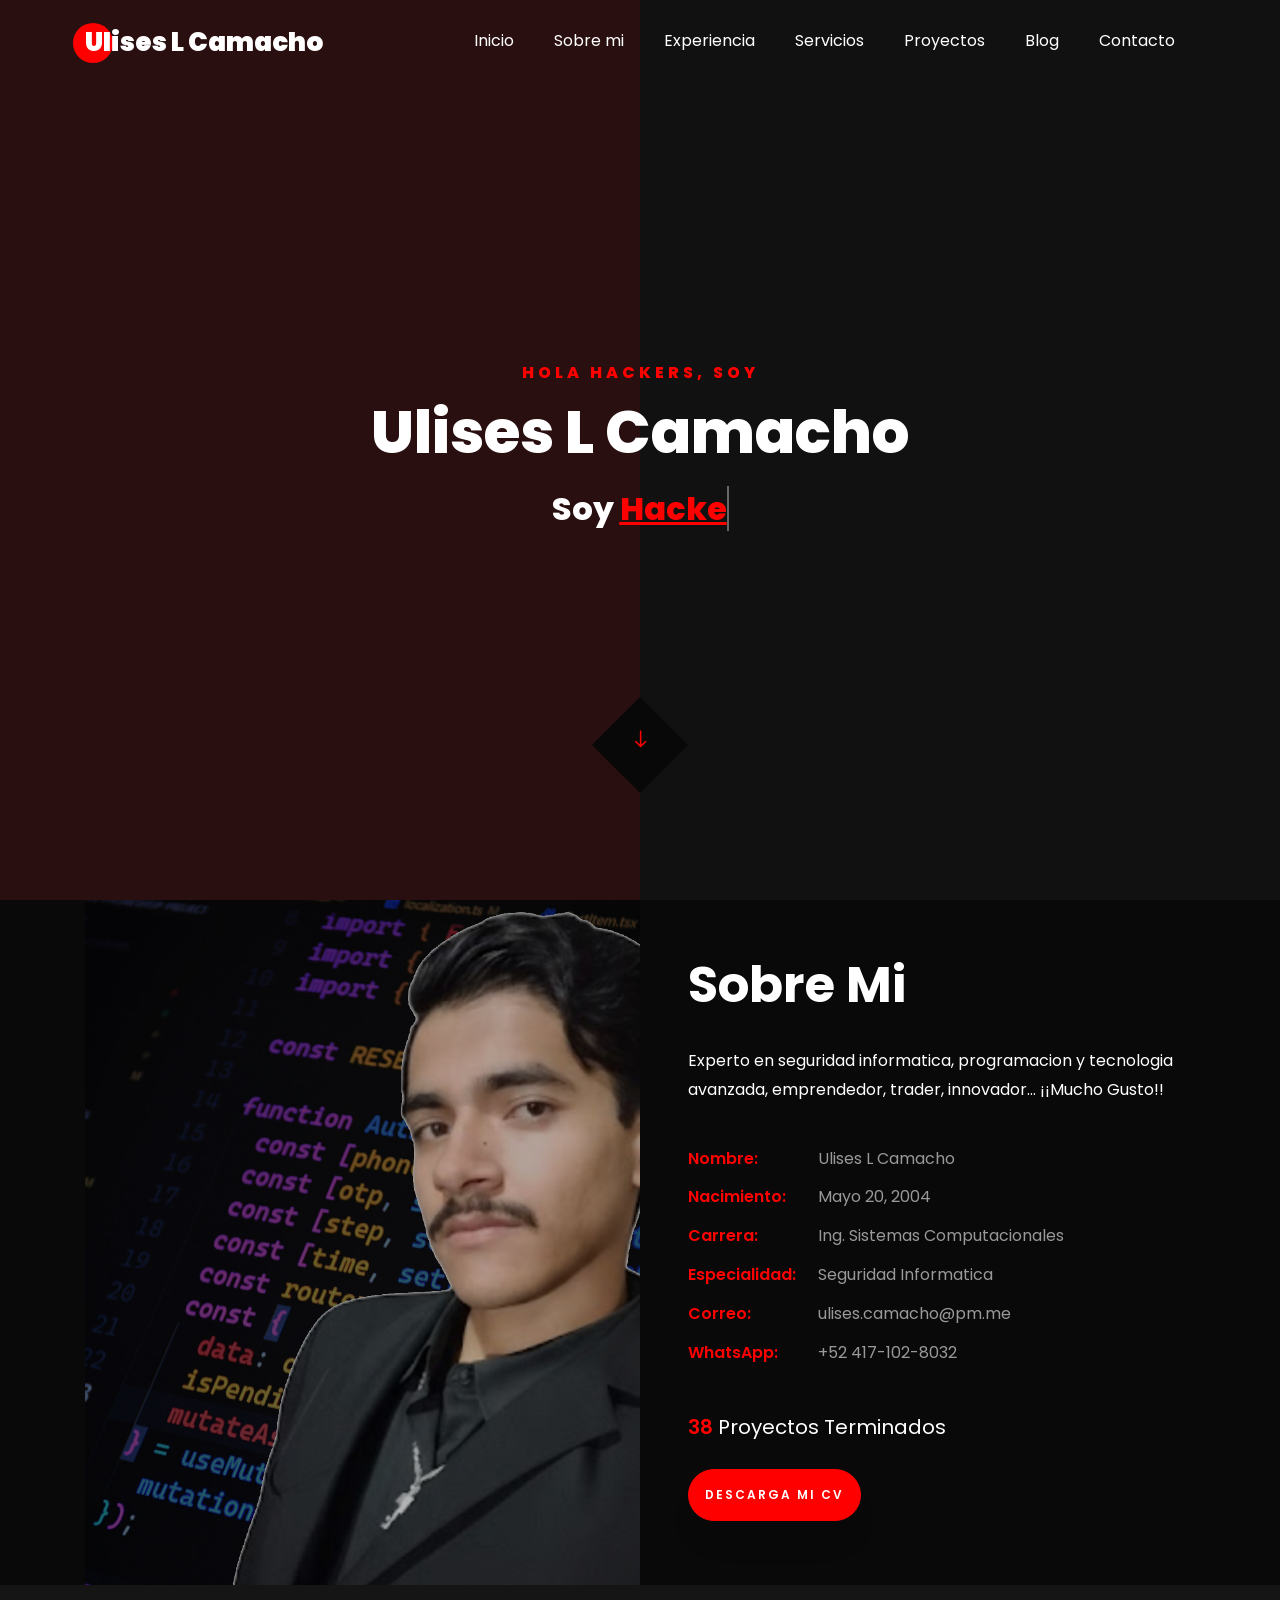
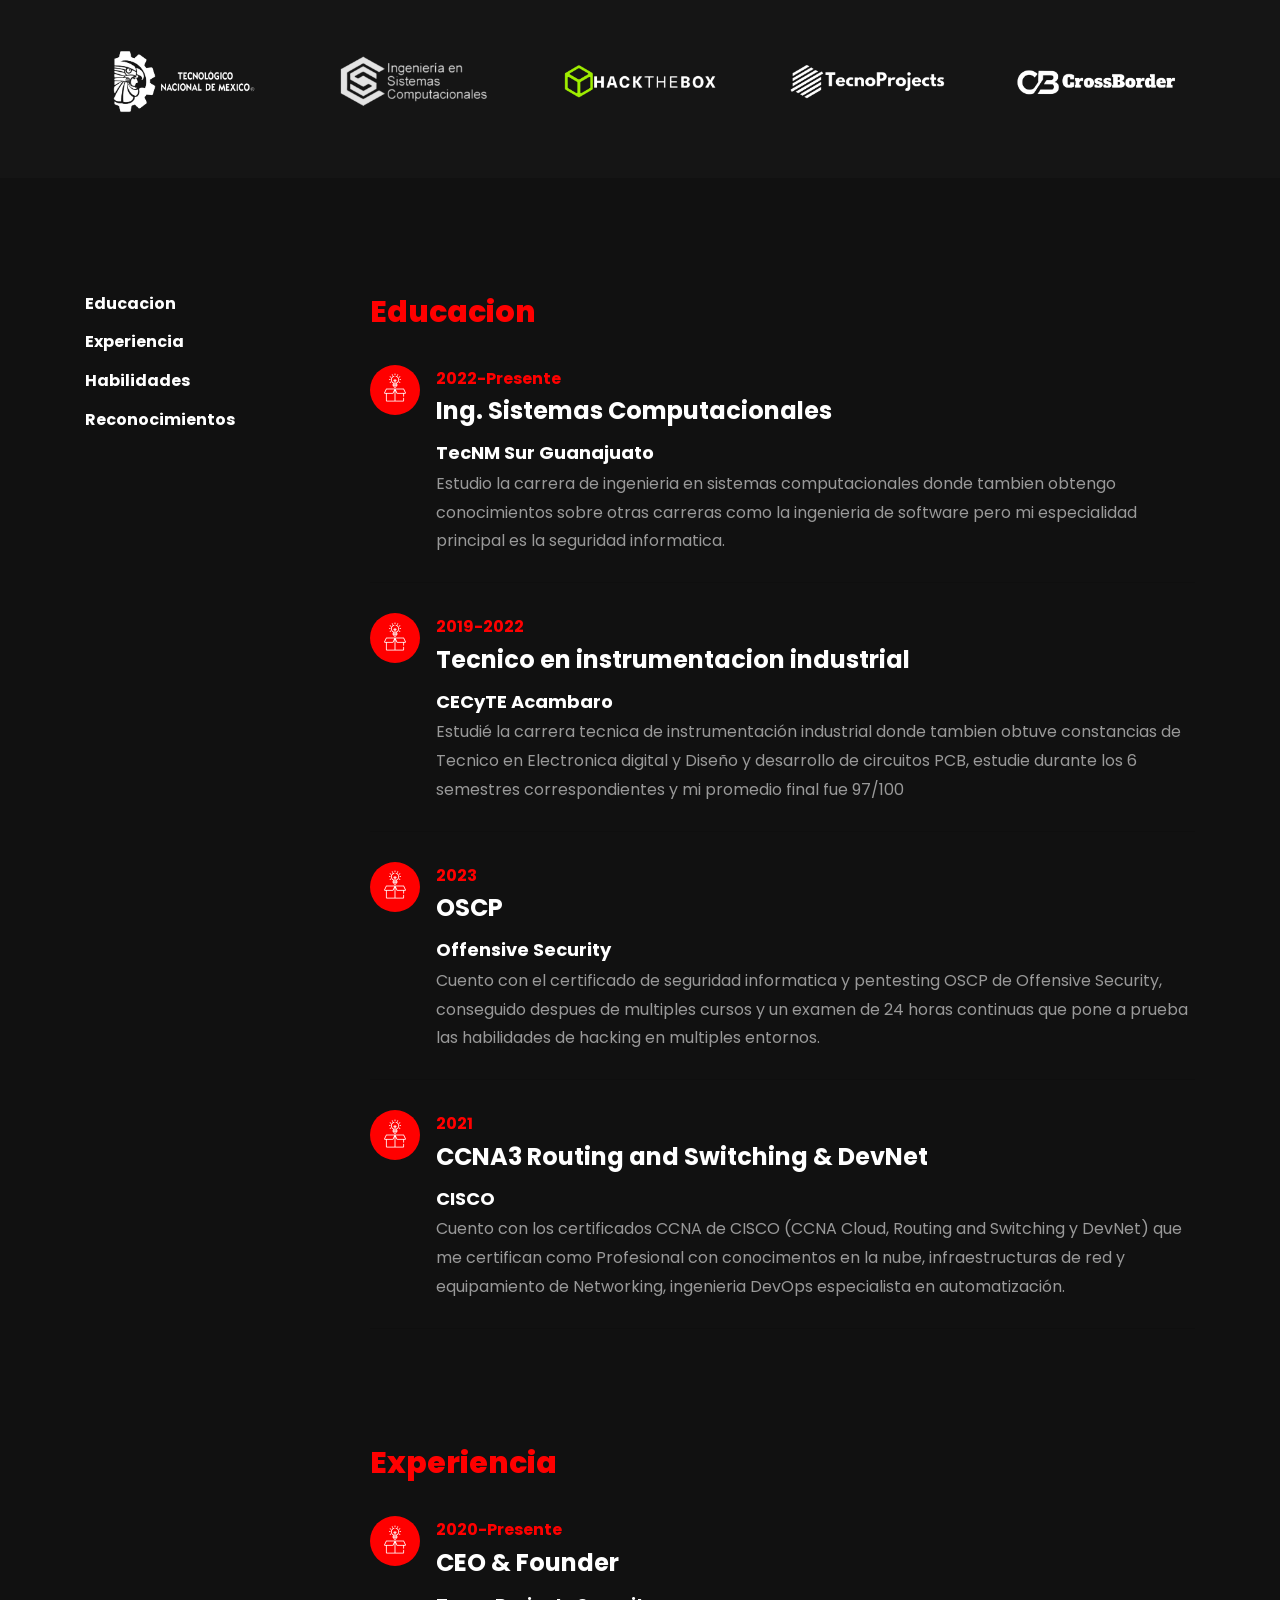
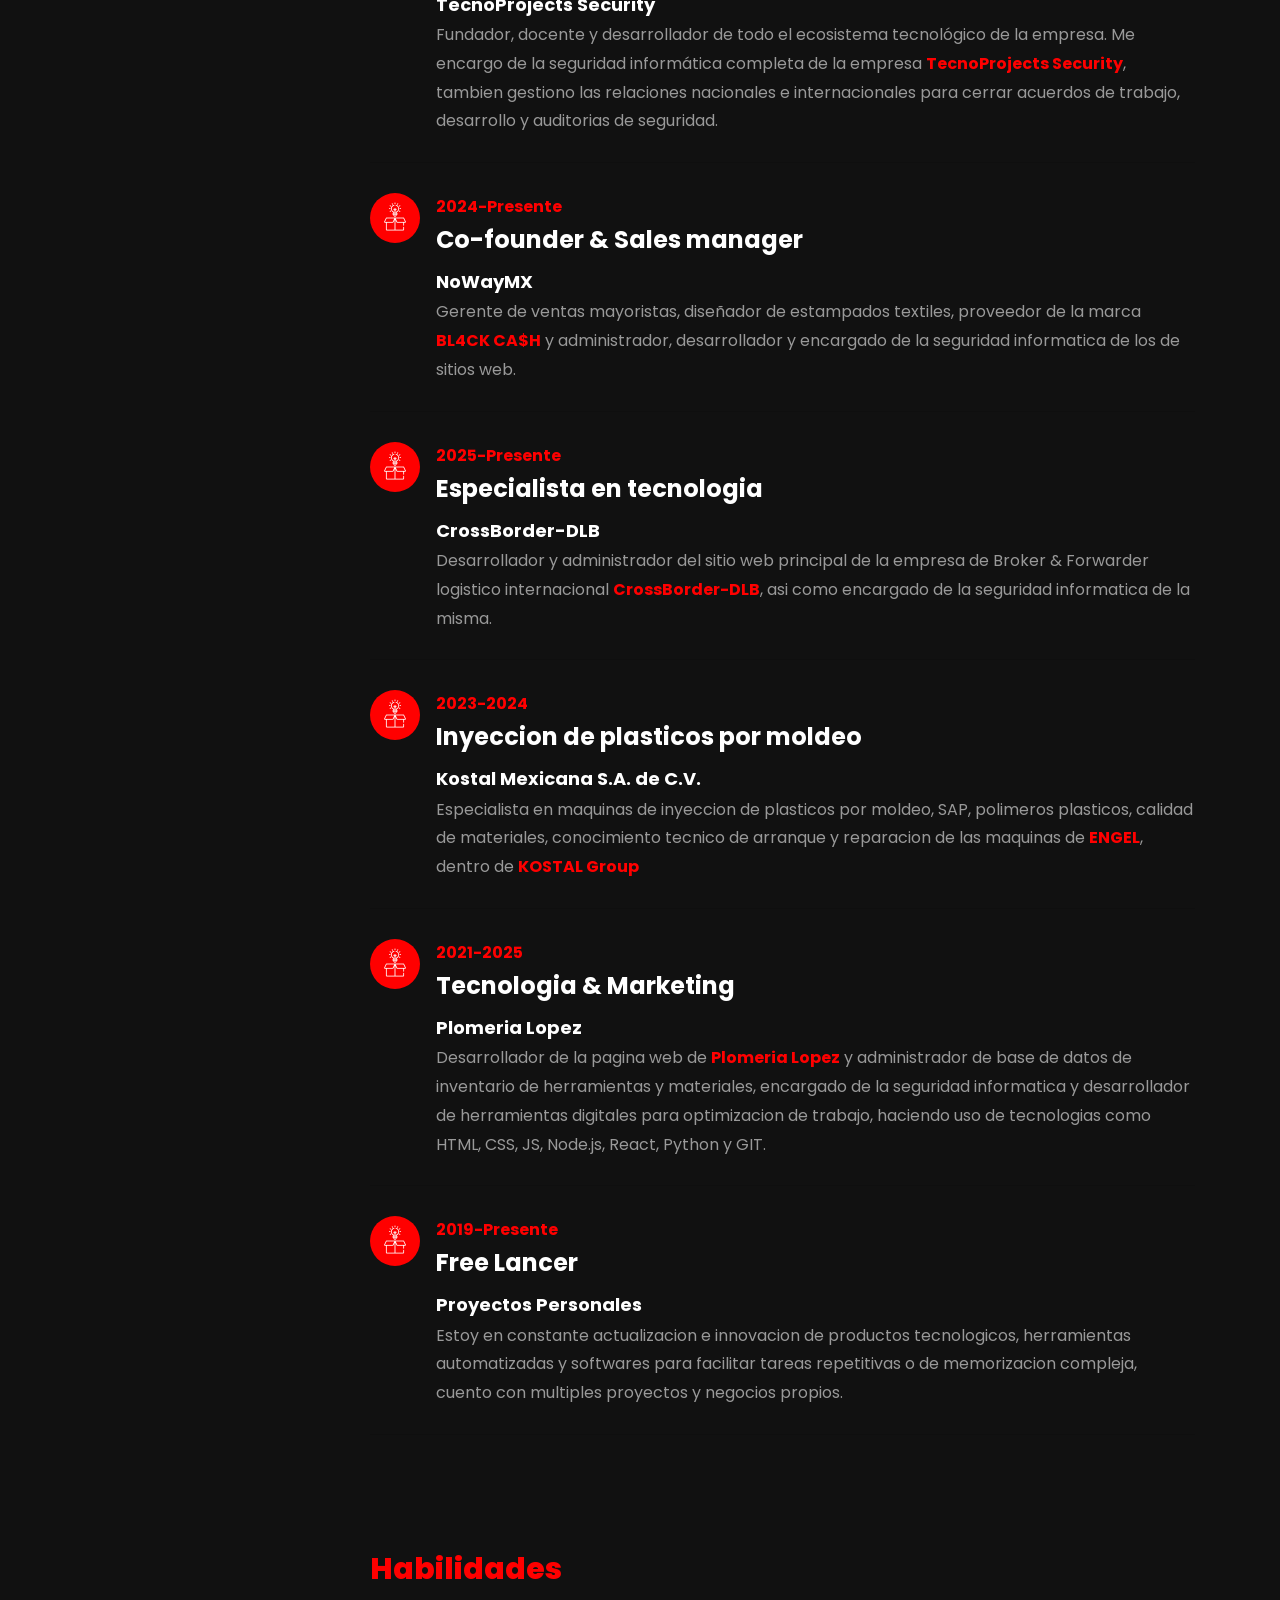
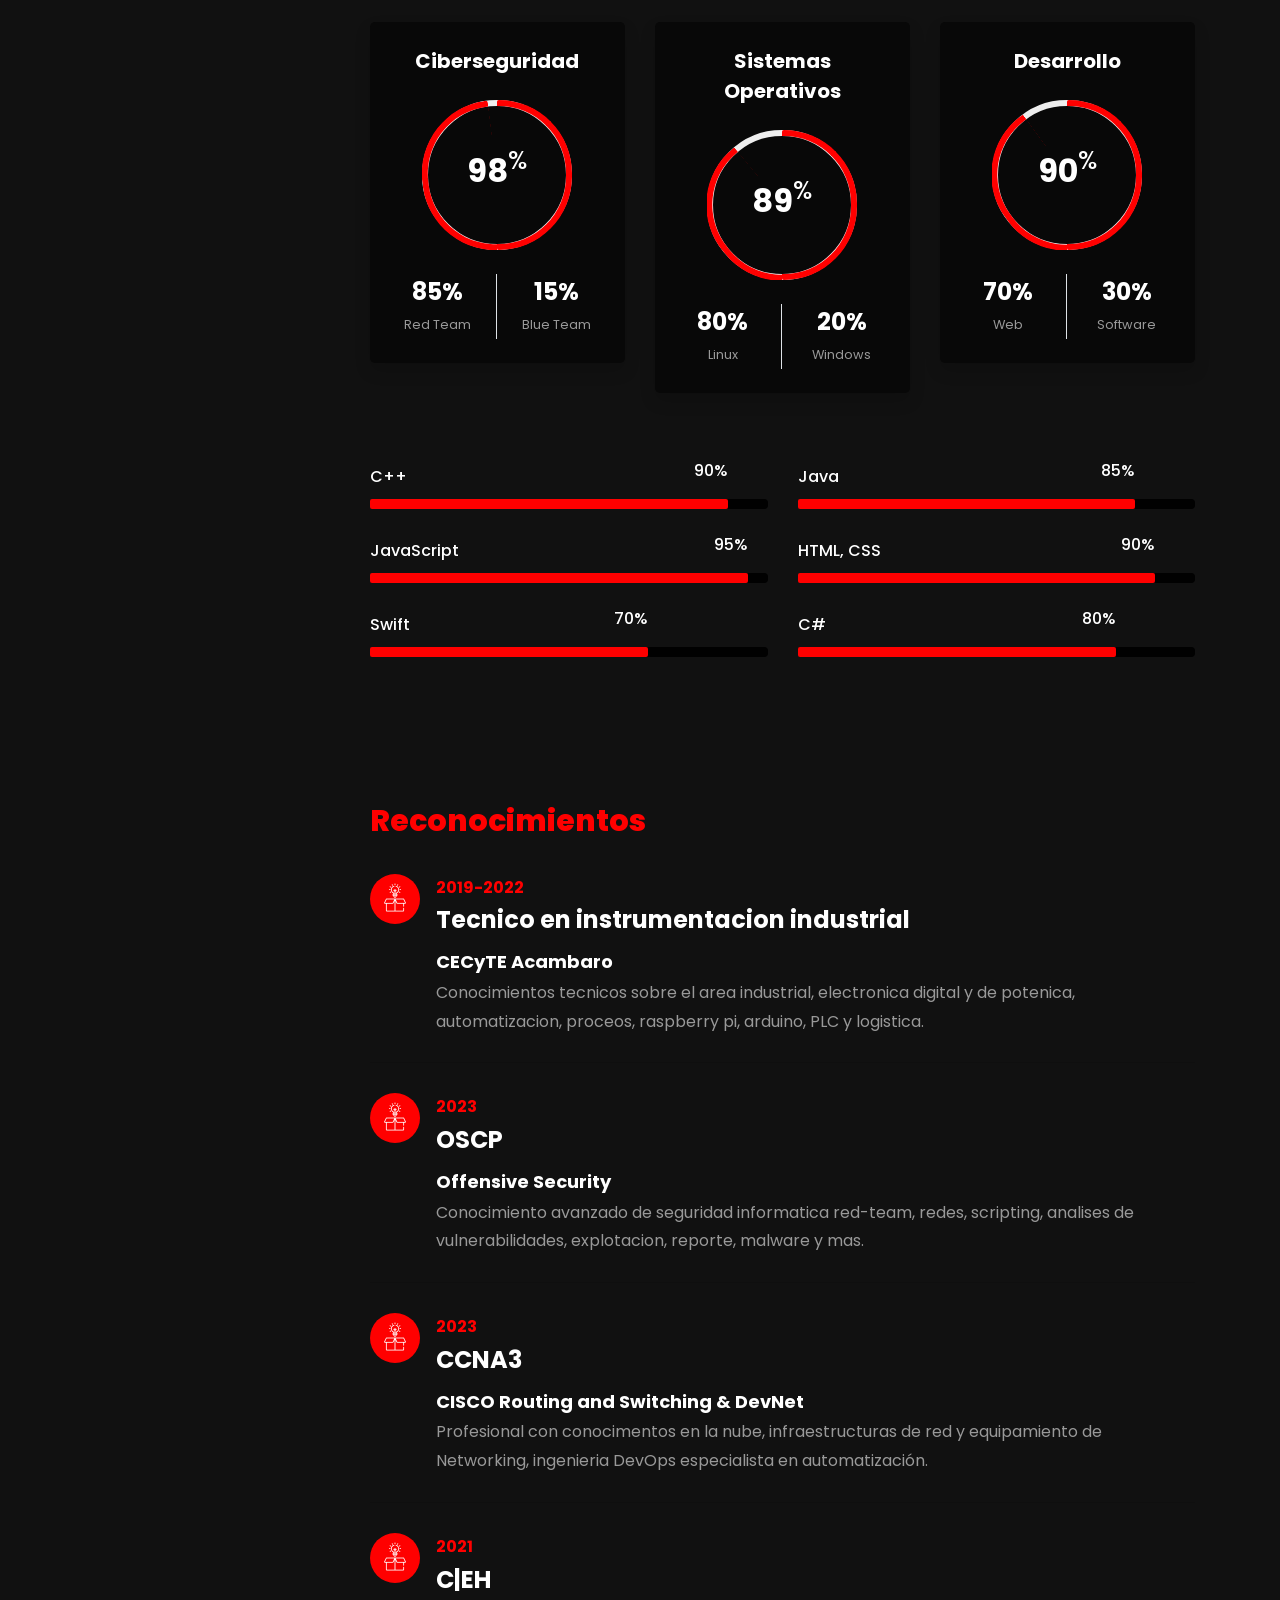
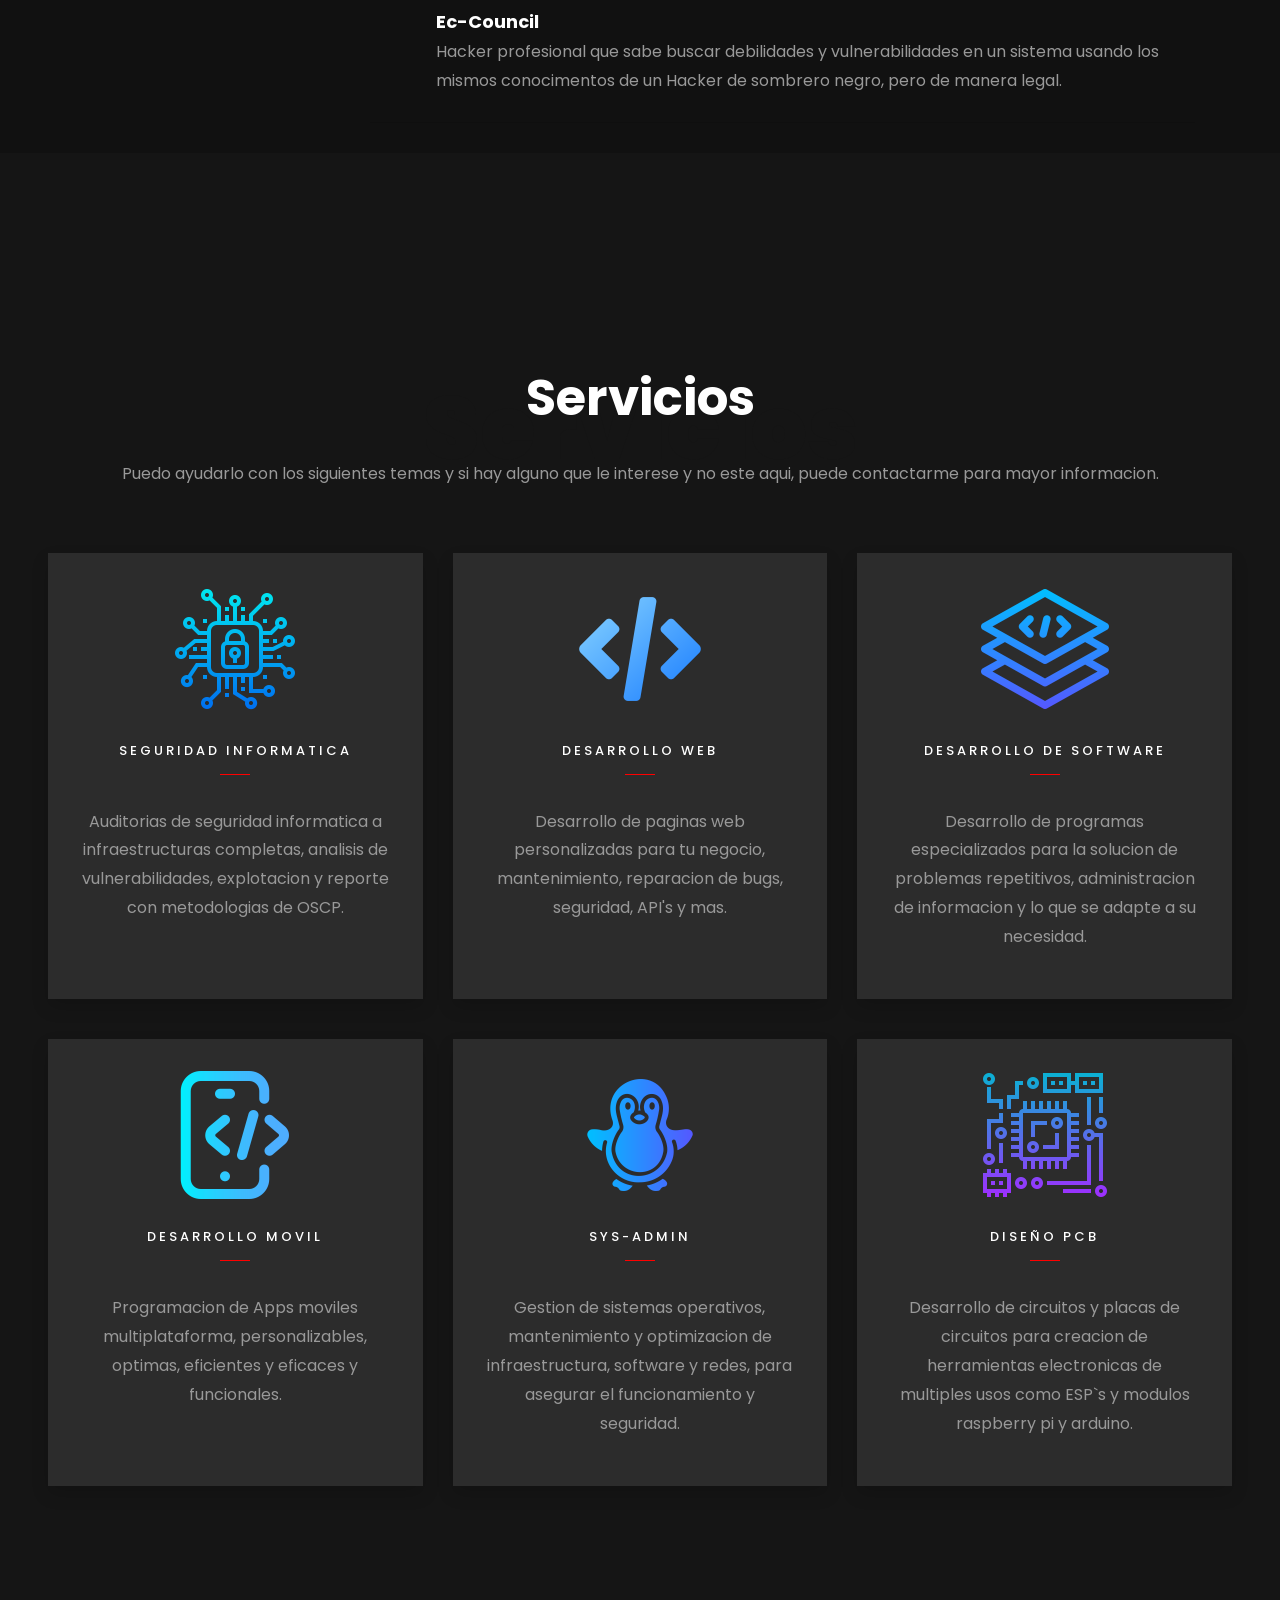
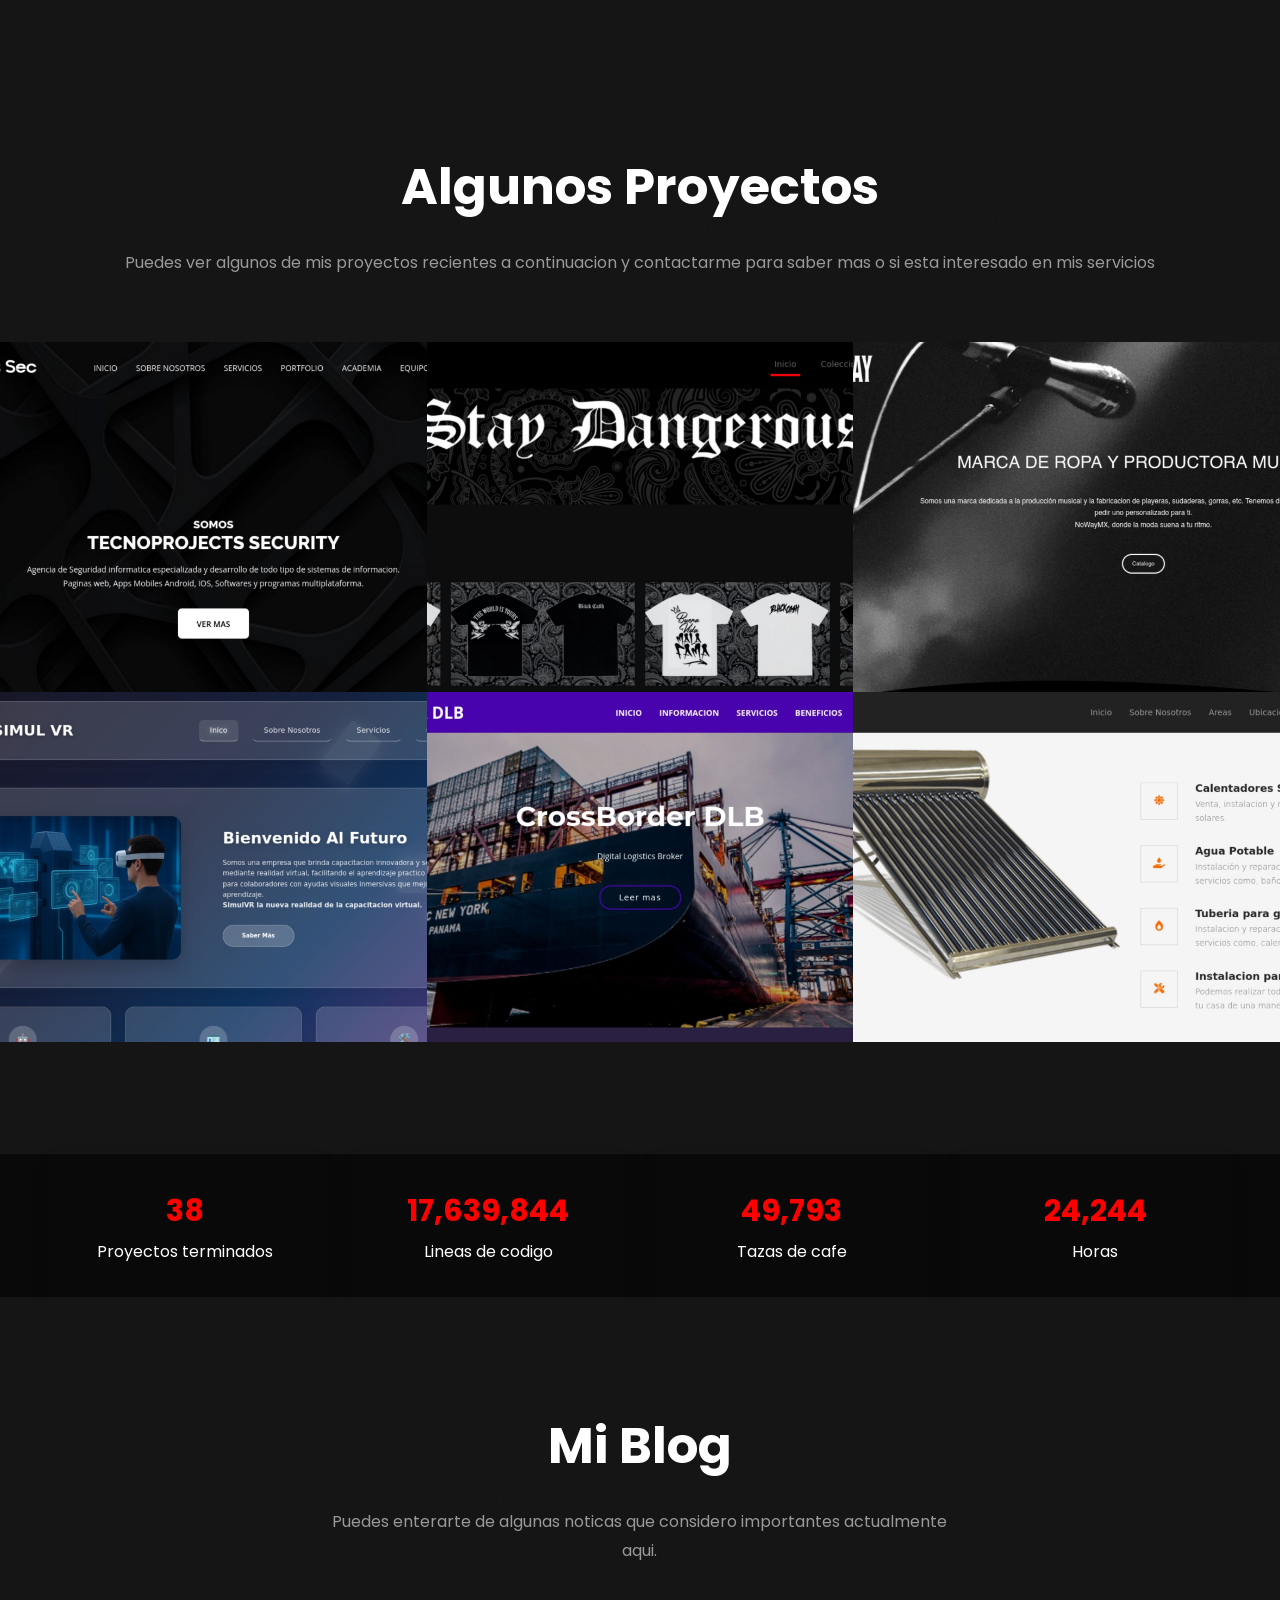
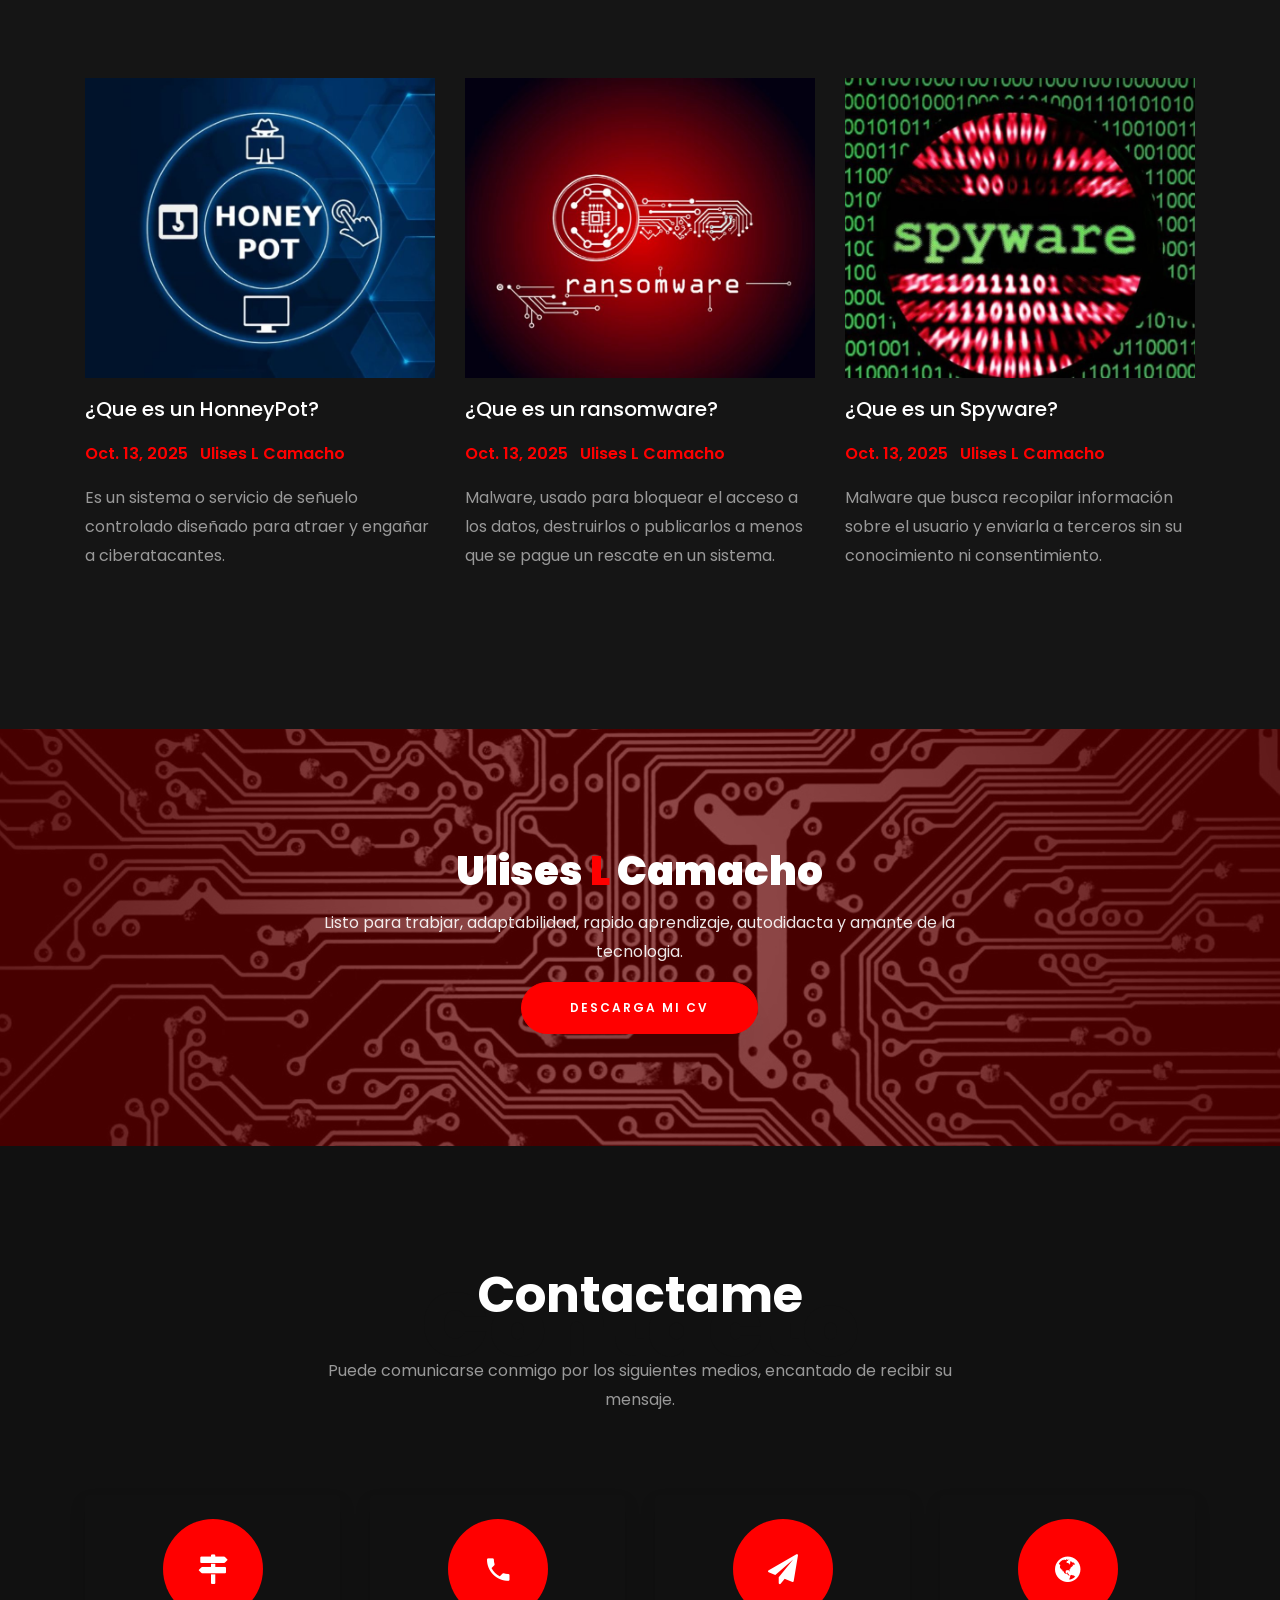
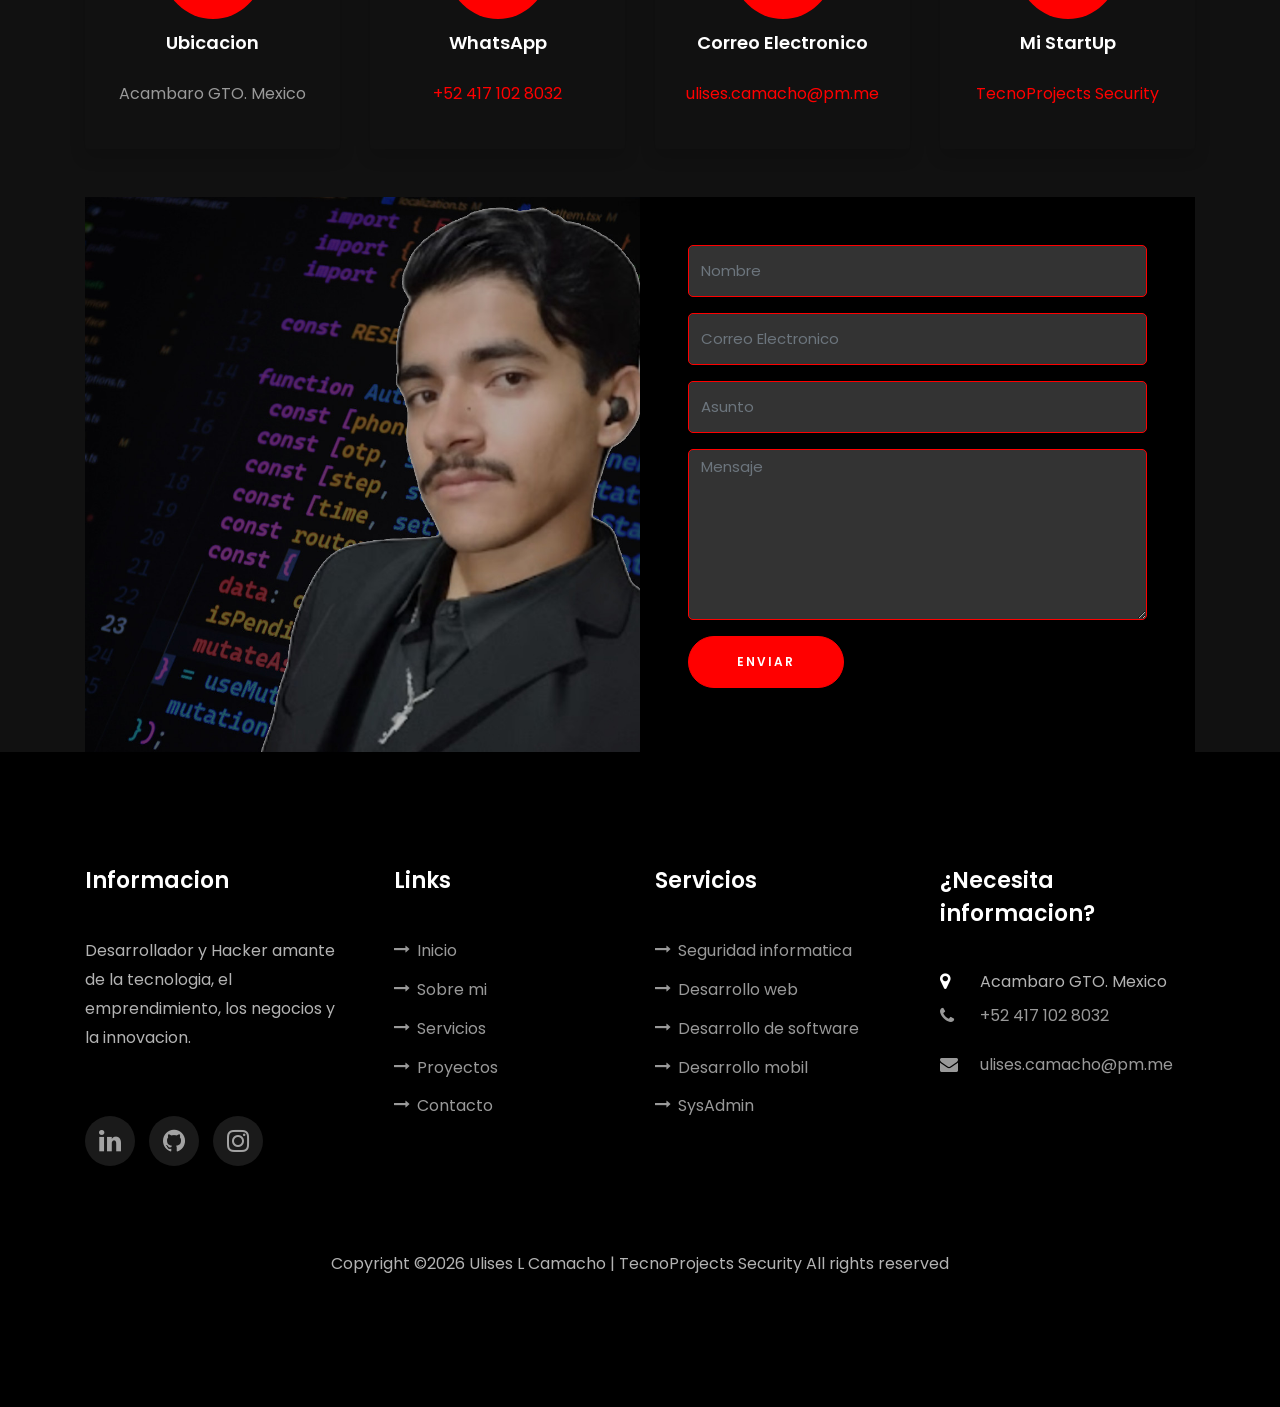
==== commit 85169307: "Update index.html" ====
--- a/index.html
+++ b/index.html
@@ -664,7 +664,7 @@
           <div class="col-md d-flex justify-content-center counter-wrap ftco-animate">
             <div class="block-18 shadow">
               <div class="text">
-                <strong class="number" data-number="255802">0</strong>
+                <strong class="number" data-number="44850">0</strong>
                 <span>Horas</span>
               </div>
             </div>
@@ -920,4 +920,4 @@
   <script src="js/main.js"></script>
     
   </body>
-</html>+</html>
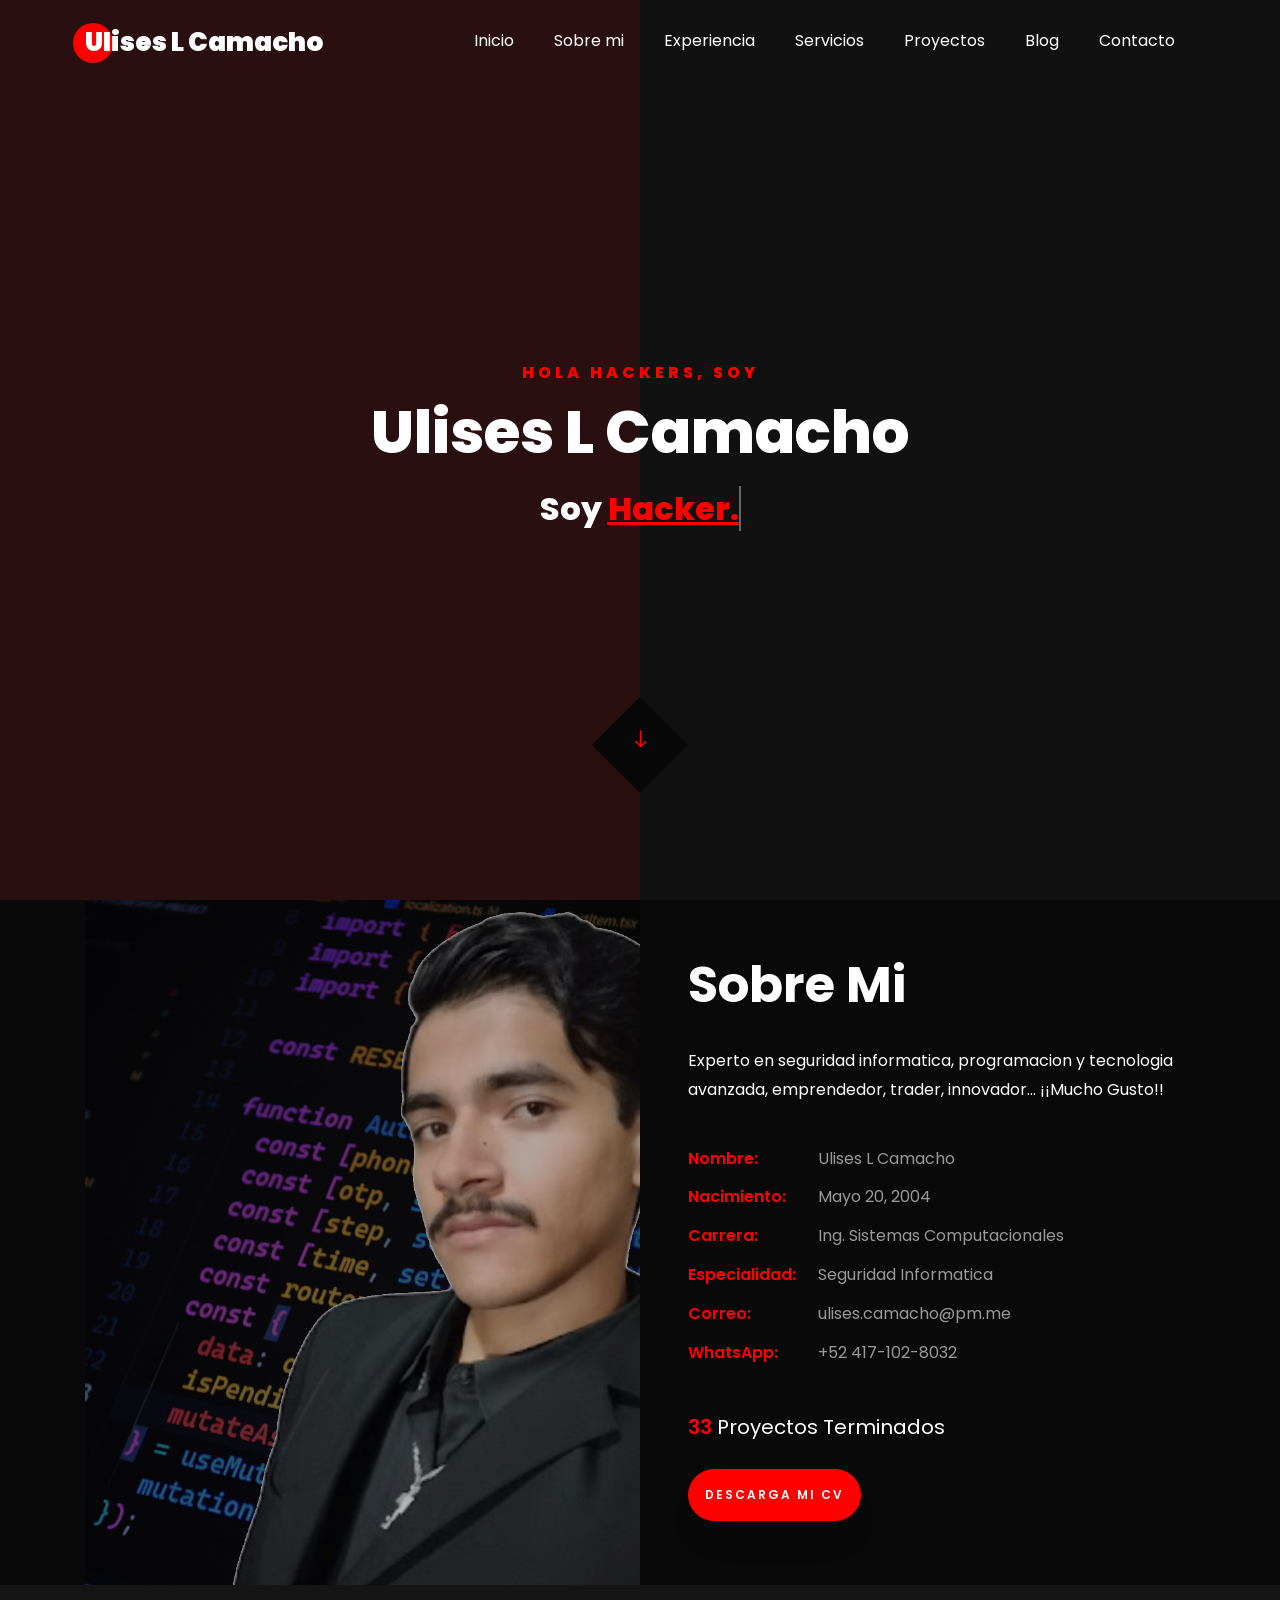
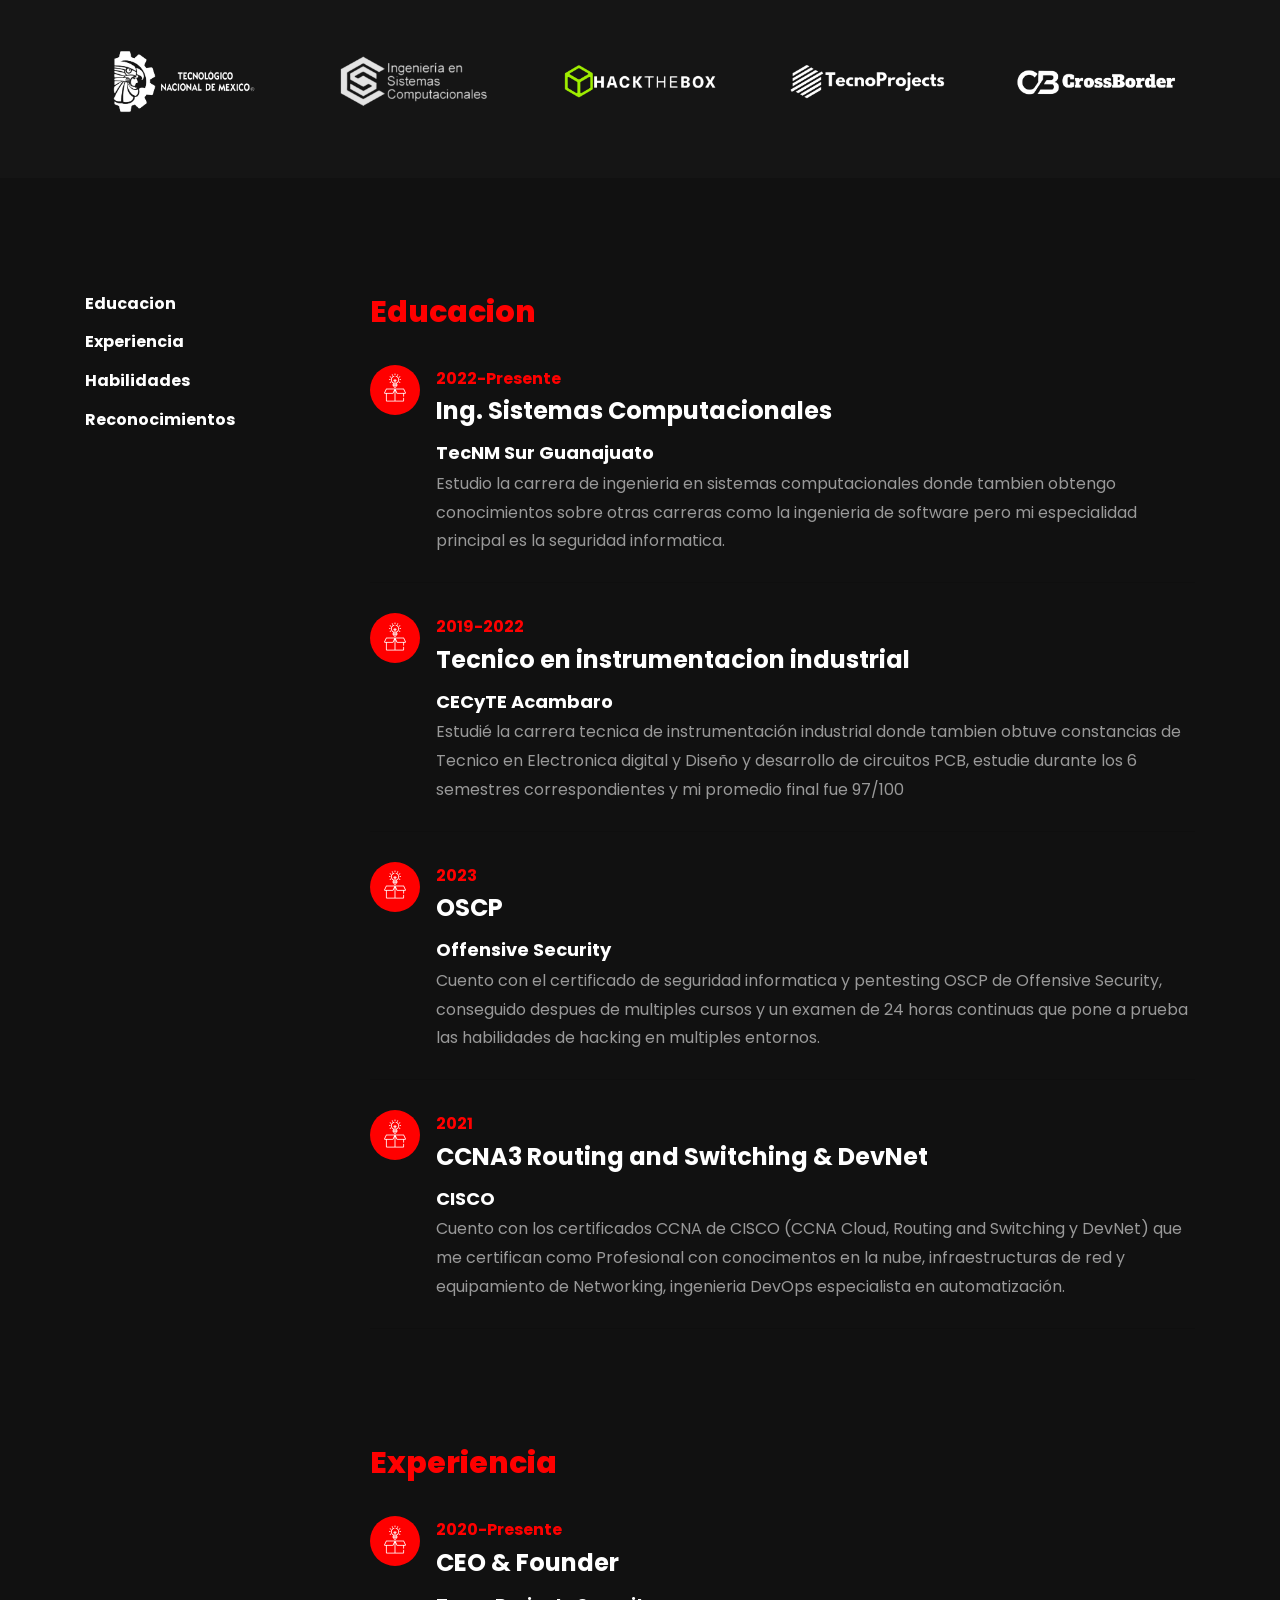
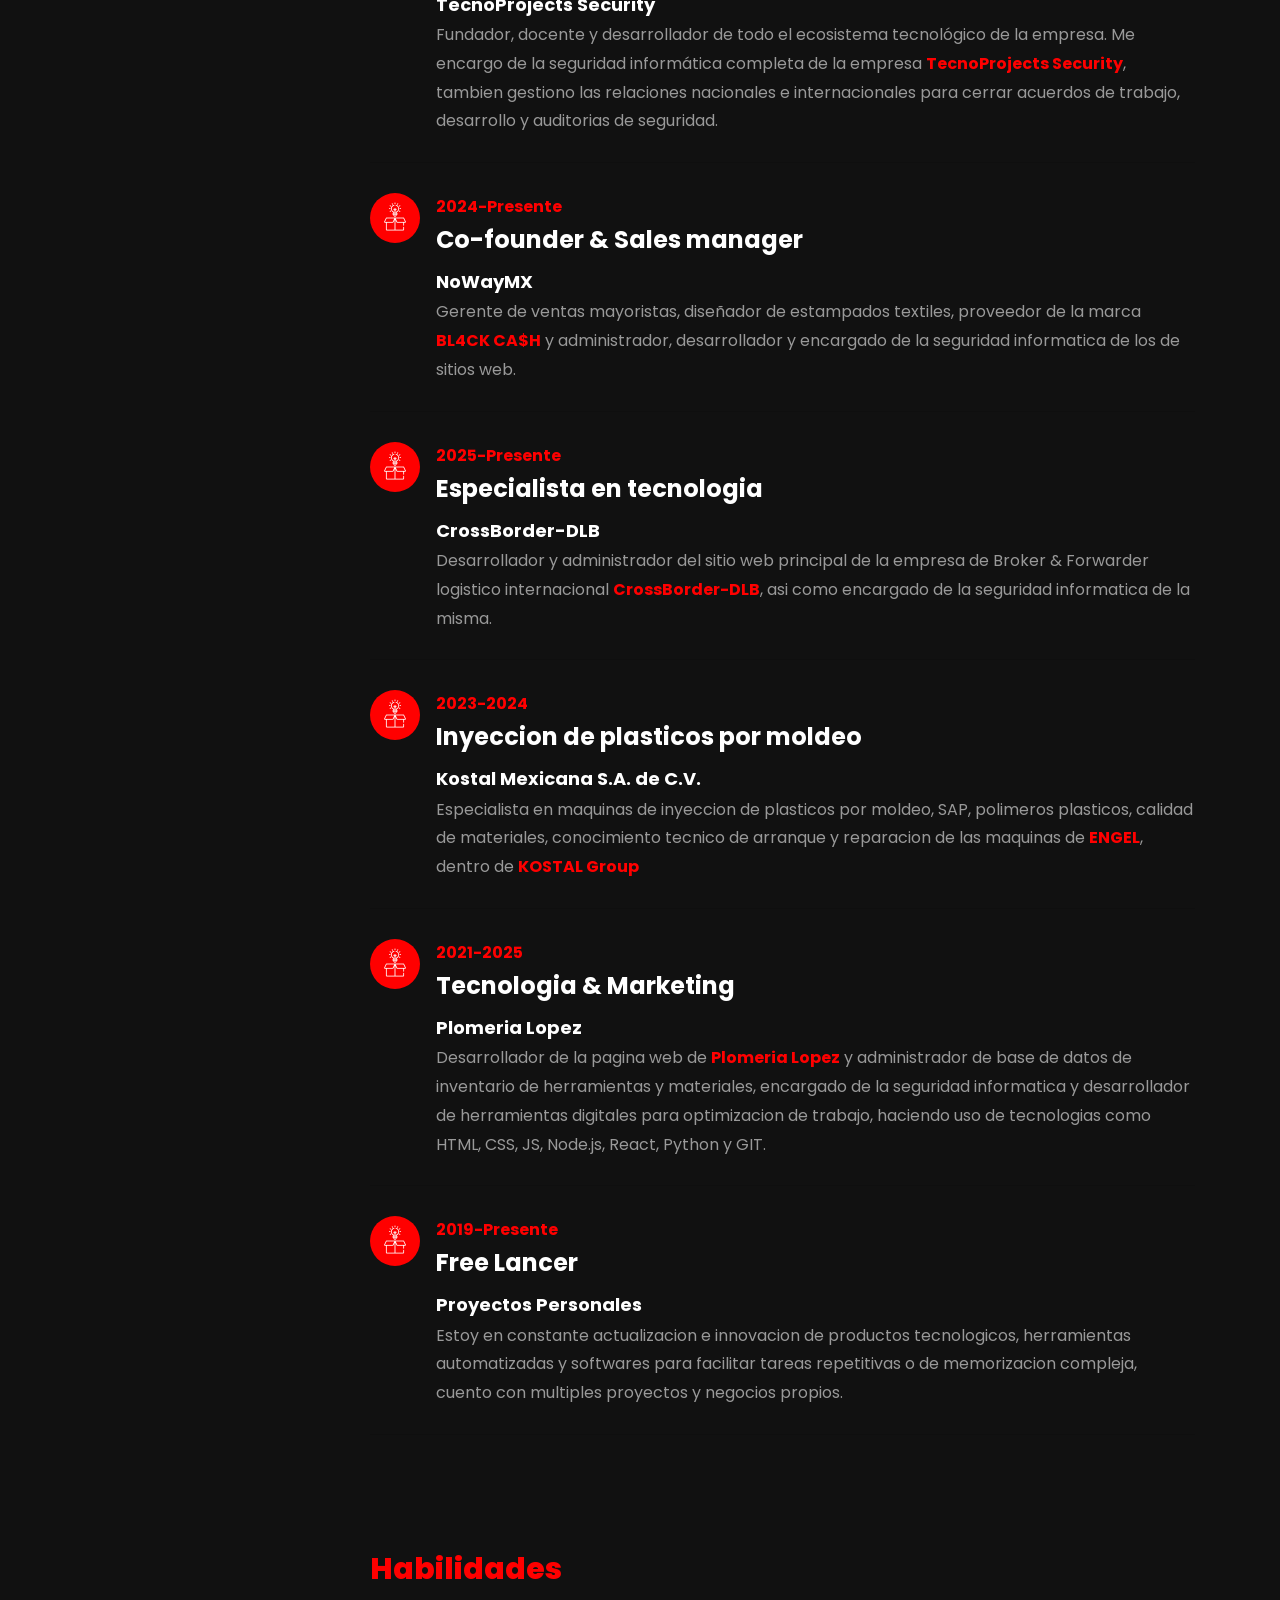
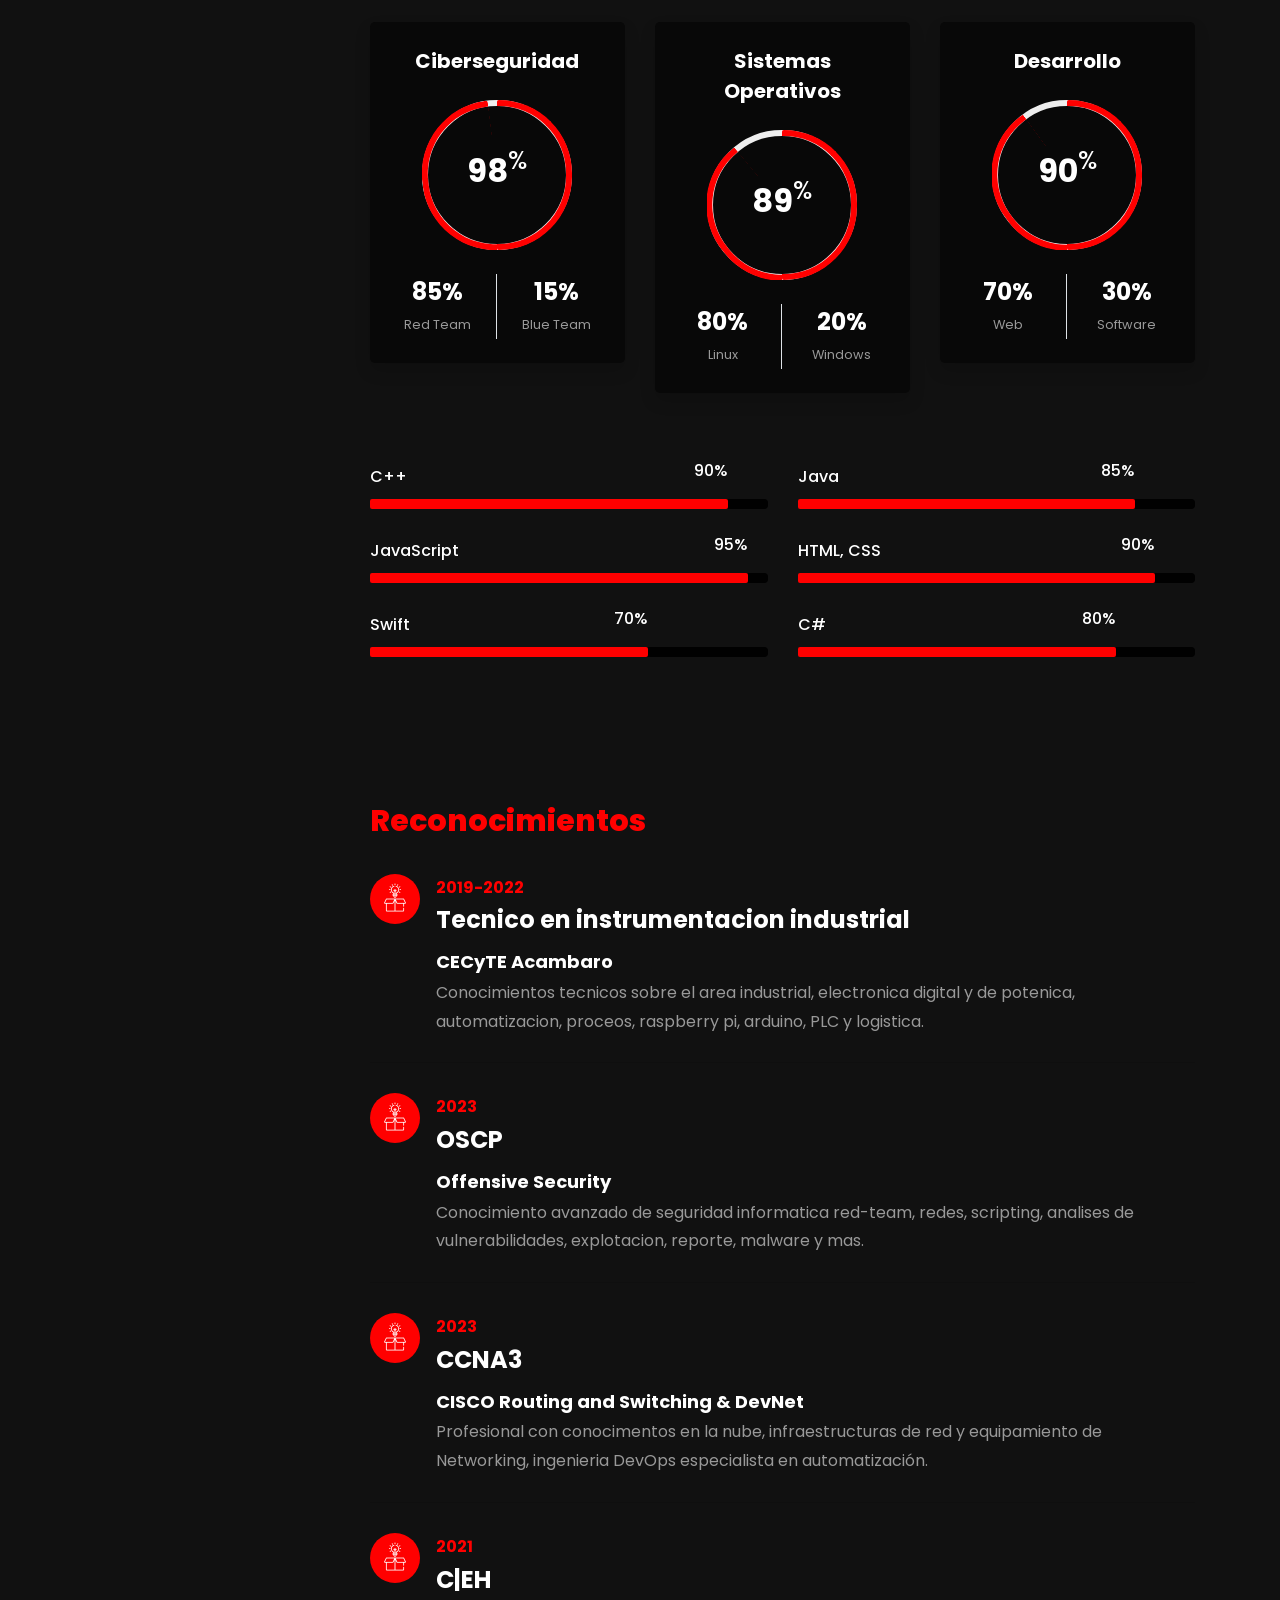
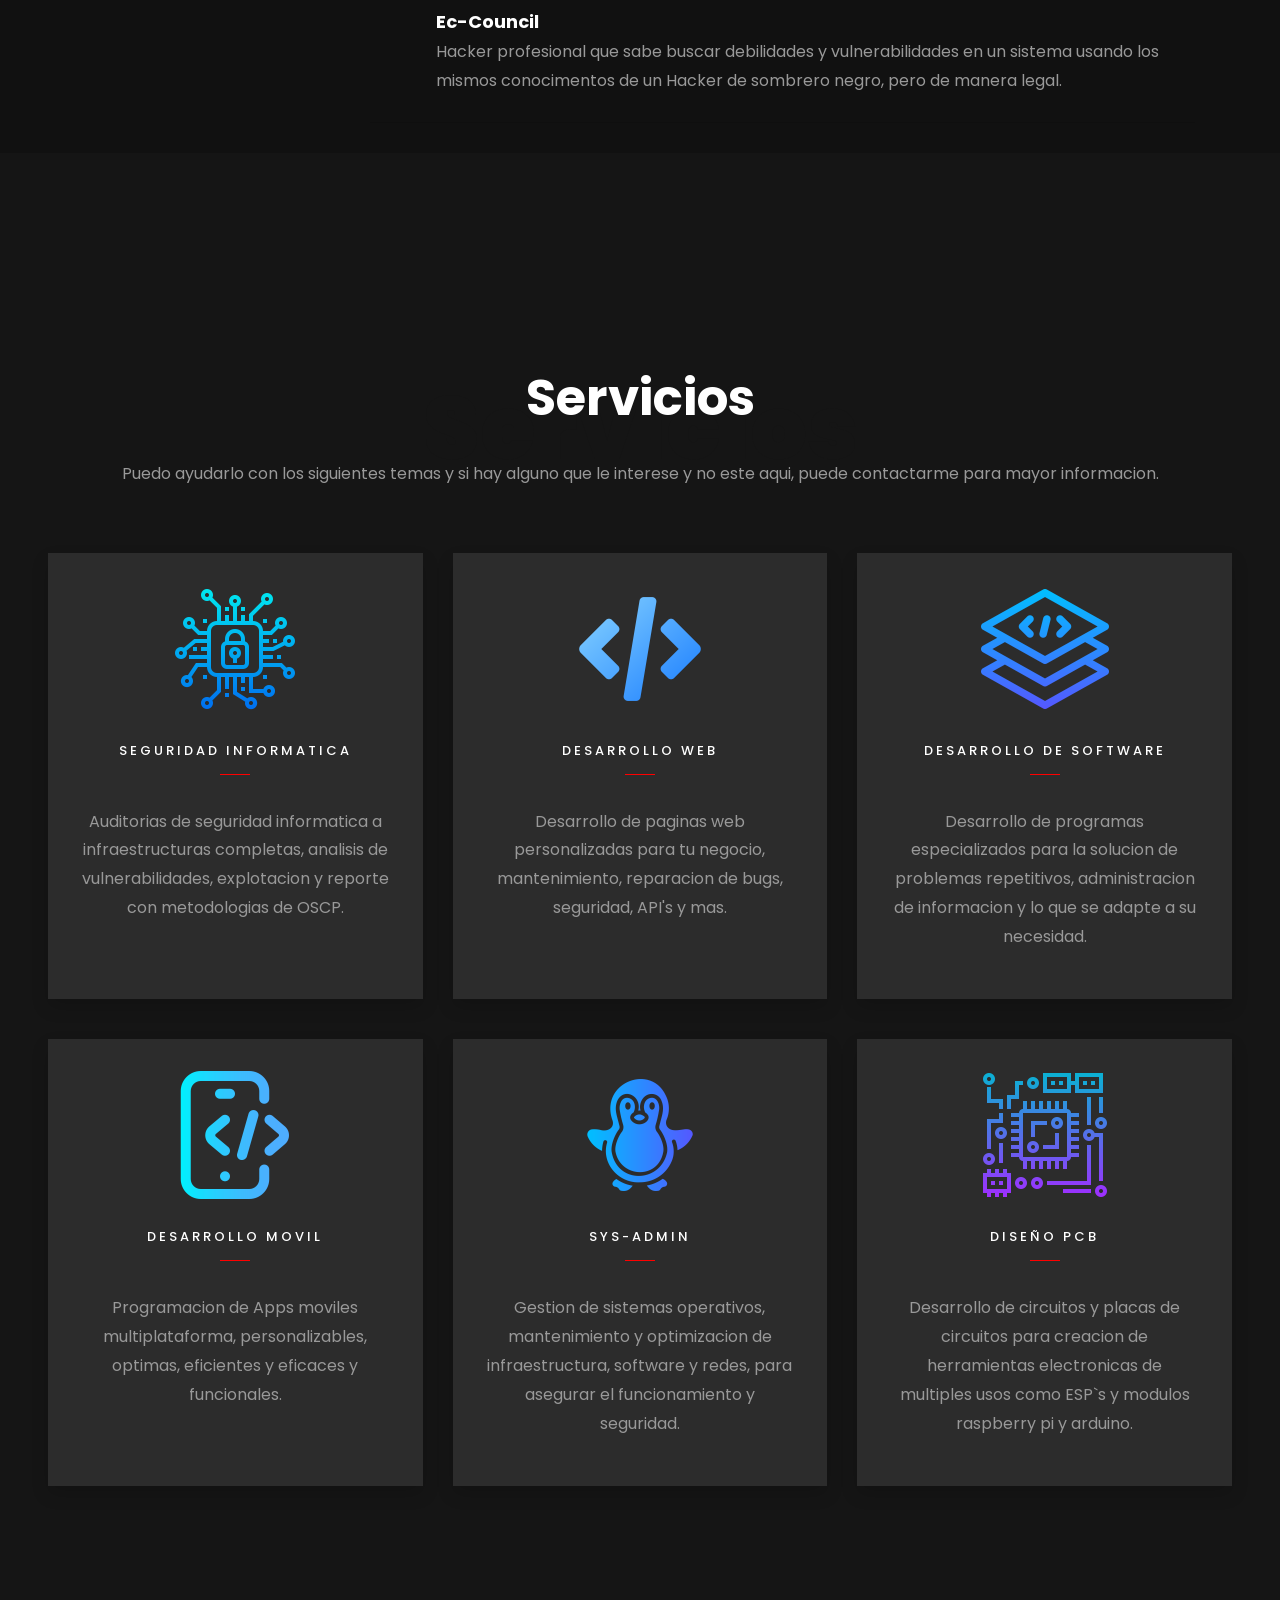
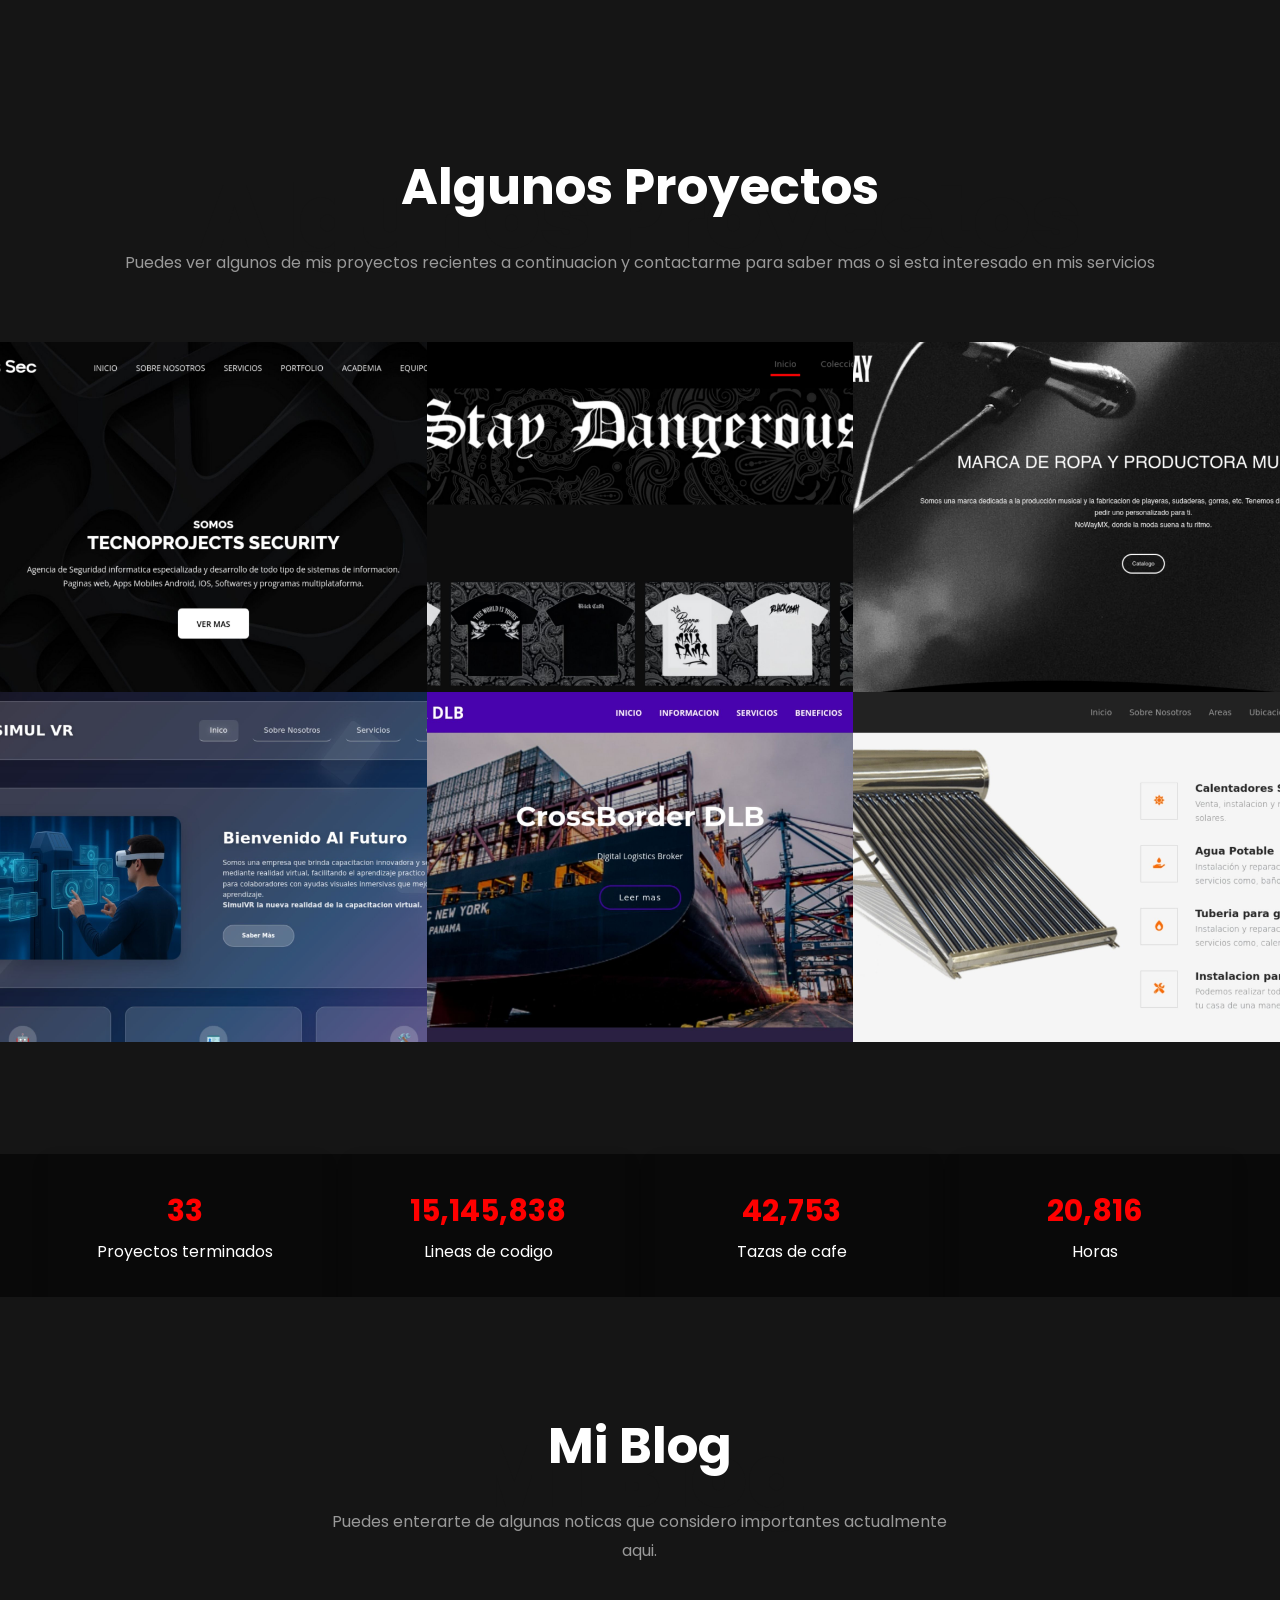
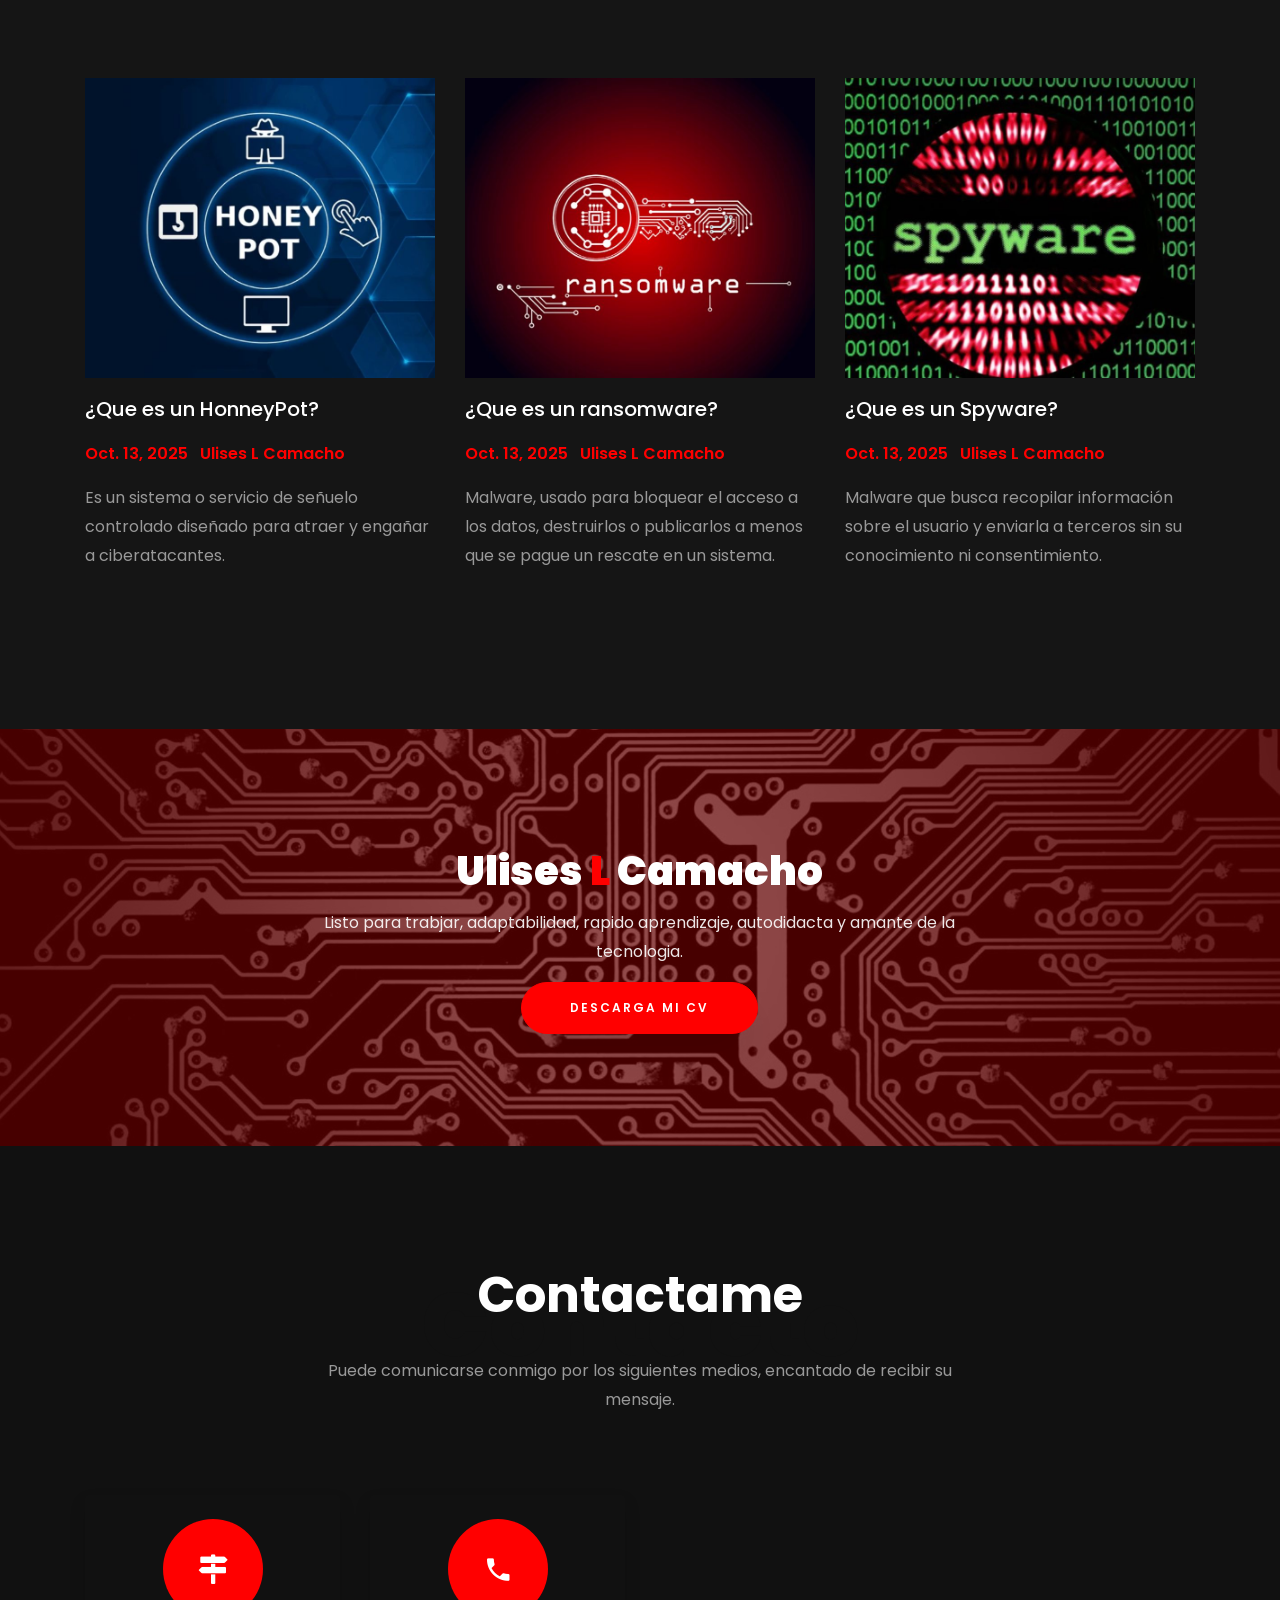
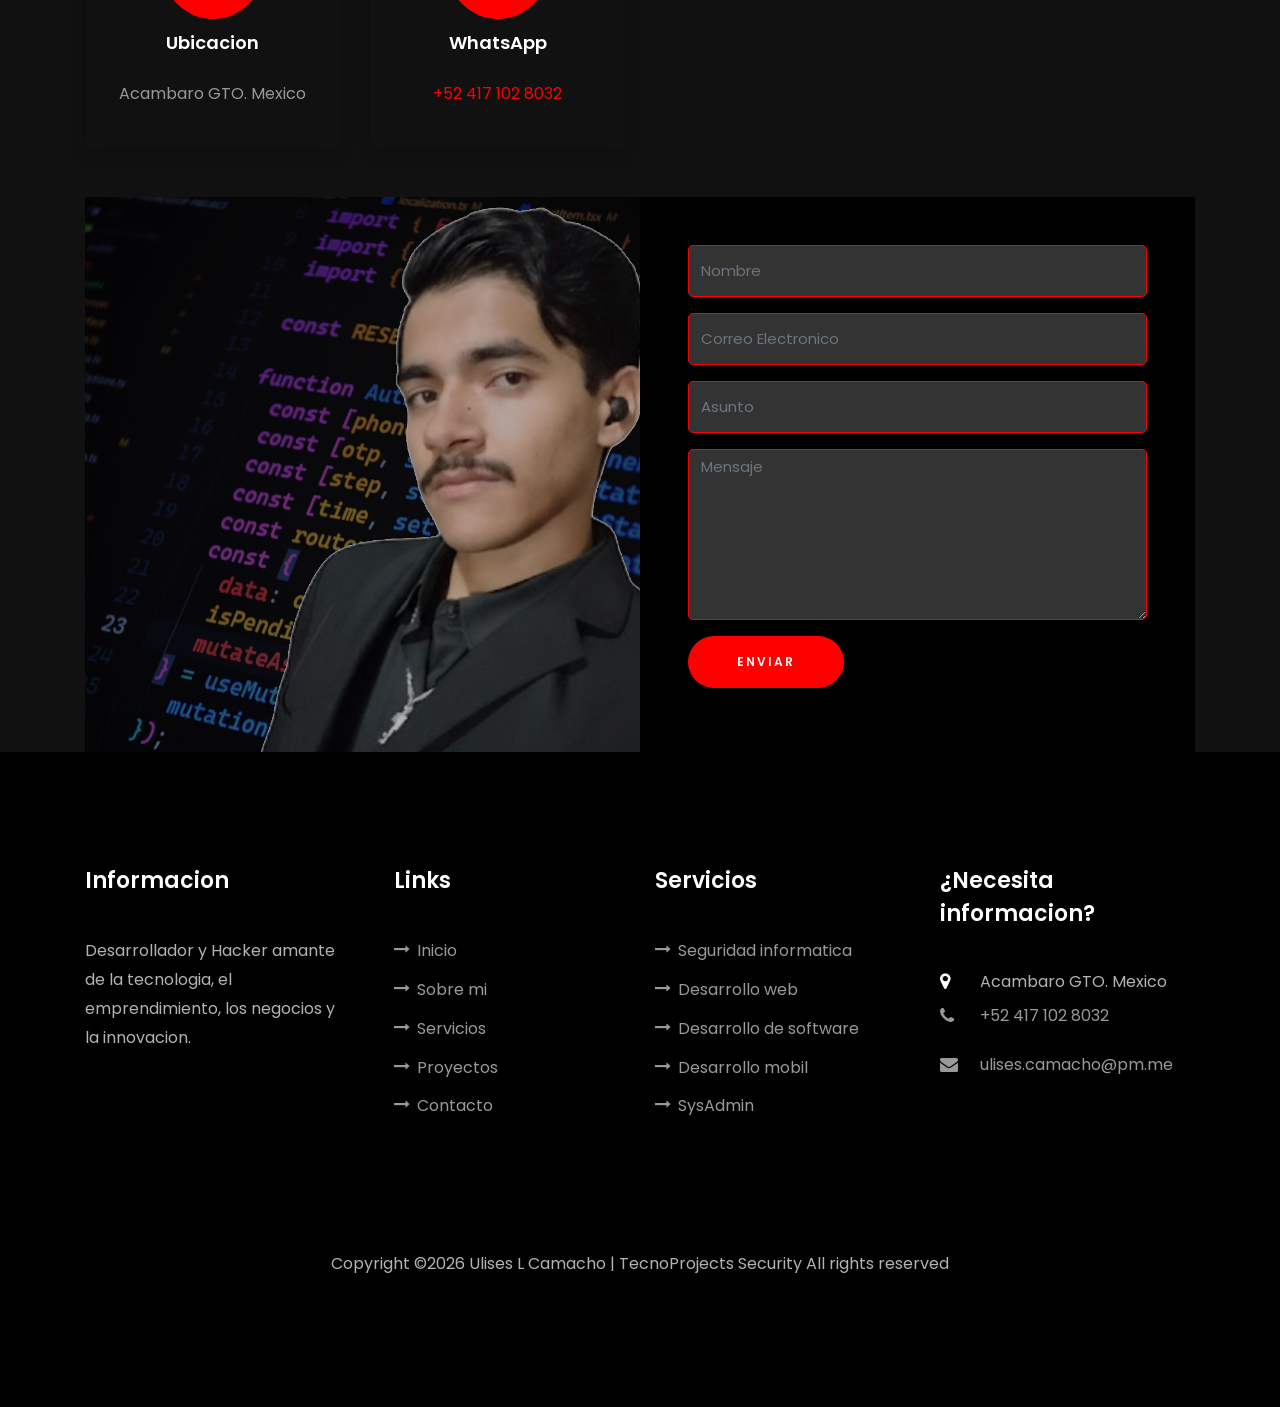
==== commit a1916415: "Add Chat bubble" ====
--- a/index.html
+++ b/index.html
@@ -25,7 +25,51 @@
     <link href="https://fonts.googleapis.com/css?family=Raleway:400,500,600,700" rel="stylesheet">
   </head>
   <body data-spy="scroll" data-target=".site-navbar-target" data-offset="300">
-	  
+	<!--Use the below code snippet to provide real time updates to the live chat plugin without the need of copying and paste each time to your website when changes are made via PBX-->
+<call-us-selector phonesystem-url="https://1000.3cx.cloud" party="LiveChat437004"></call-us-selector>
+ 
+<!--Incase you don't want real time updates to the live chat plugin when options are changed, use the below code snippet. Please note that each time you change the settings you will need to copy and paste the snippet code to your website--> 
+<!--<call-us 
+phonesystem-url="https://1000.3cx.cloud" 
+style="position:fixed;font-size:16px;line-height:17px;z-index: 99999;--call-us-main-accent-color:#ff0000;--call-us-main-background-color:#000000;--call-us-plate-background-color:#131313;--call-us-plate-font-color:#e01b24;--call-us-main-font-color:#ffffff;--call-us-agent-bubble-color:#ffffff10;right: 20px; bottom: 20px;" 
+id="wp-live-chat-by-3CX" 
+minimized="true" 
+animation-style="slideup" 
+party="LiveChat437004" 
+minimized-style="bubbleright" 
+allow-call="false" 
+allow-video="false" 
+allow-soundnotifications="true" 
+enable-mute="true" 
+enable-onmobile="true" 
+offline-enabled="true" 
+enable="true" 
+ignore-queueownership="false" 
+authentication="both" 
+operator-name="Ulises L Camacho" 
+show-operator-actual-name="false" 
+aknowledge-received="true" 
+operator-icon="[data-uri]" 
+gdpr-enabled="false" 
+message-userinfo-format="both" 
+message-dateformat="both" 
+start-chat-button-text="Chat" 
+lang="browser" 
+button-icon-type="default" 
+invite-message="Hola, soy Ulises L Camacho, estoy a su servicio" 
+authentication-message="Hola, permitame sus datos, solo para comprobar que no es un spam-bot" 
+unavailable-message="Me encuentro fuera de linea en este momento, dejeme su mensaje" 
+first-response-message="Este es un mensaje automatizado, pronto sera atendido" 
+ending-message="Gracias por contactarme, estoy a su servicio" 
+greeting-visibility="both" 
+greeting-offline-visibility="both" 
+greeting-message="Puede contactarme por aqui" 
+greeting-offline-message="Me encuentro fuera de linea en este momento, dejeme su mensaje" 
+chat-delay="2000" 
+enable-direct-call="false" 
+enable-ga="false" 
+></call-us>--> 
+<script defer src="https://downloads-global.3cx.com/downloads/livechatandtalk/v1/callus.js" id="tcx-callus-js" charset="utf-8"></script>  
 	  
     <nav class="navbar navbar-expand-lg navbar-dark ftco_navbar ftco-navbar-light site-navbar-target" id="ftco-navbar">
 	    <div class="container">
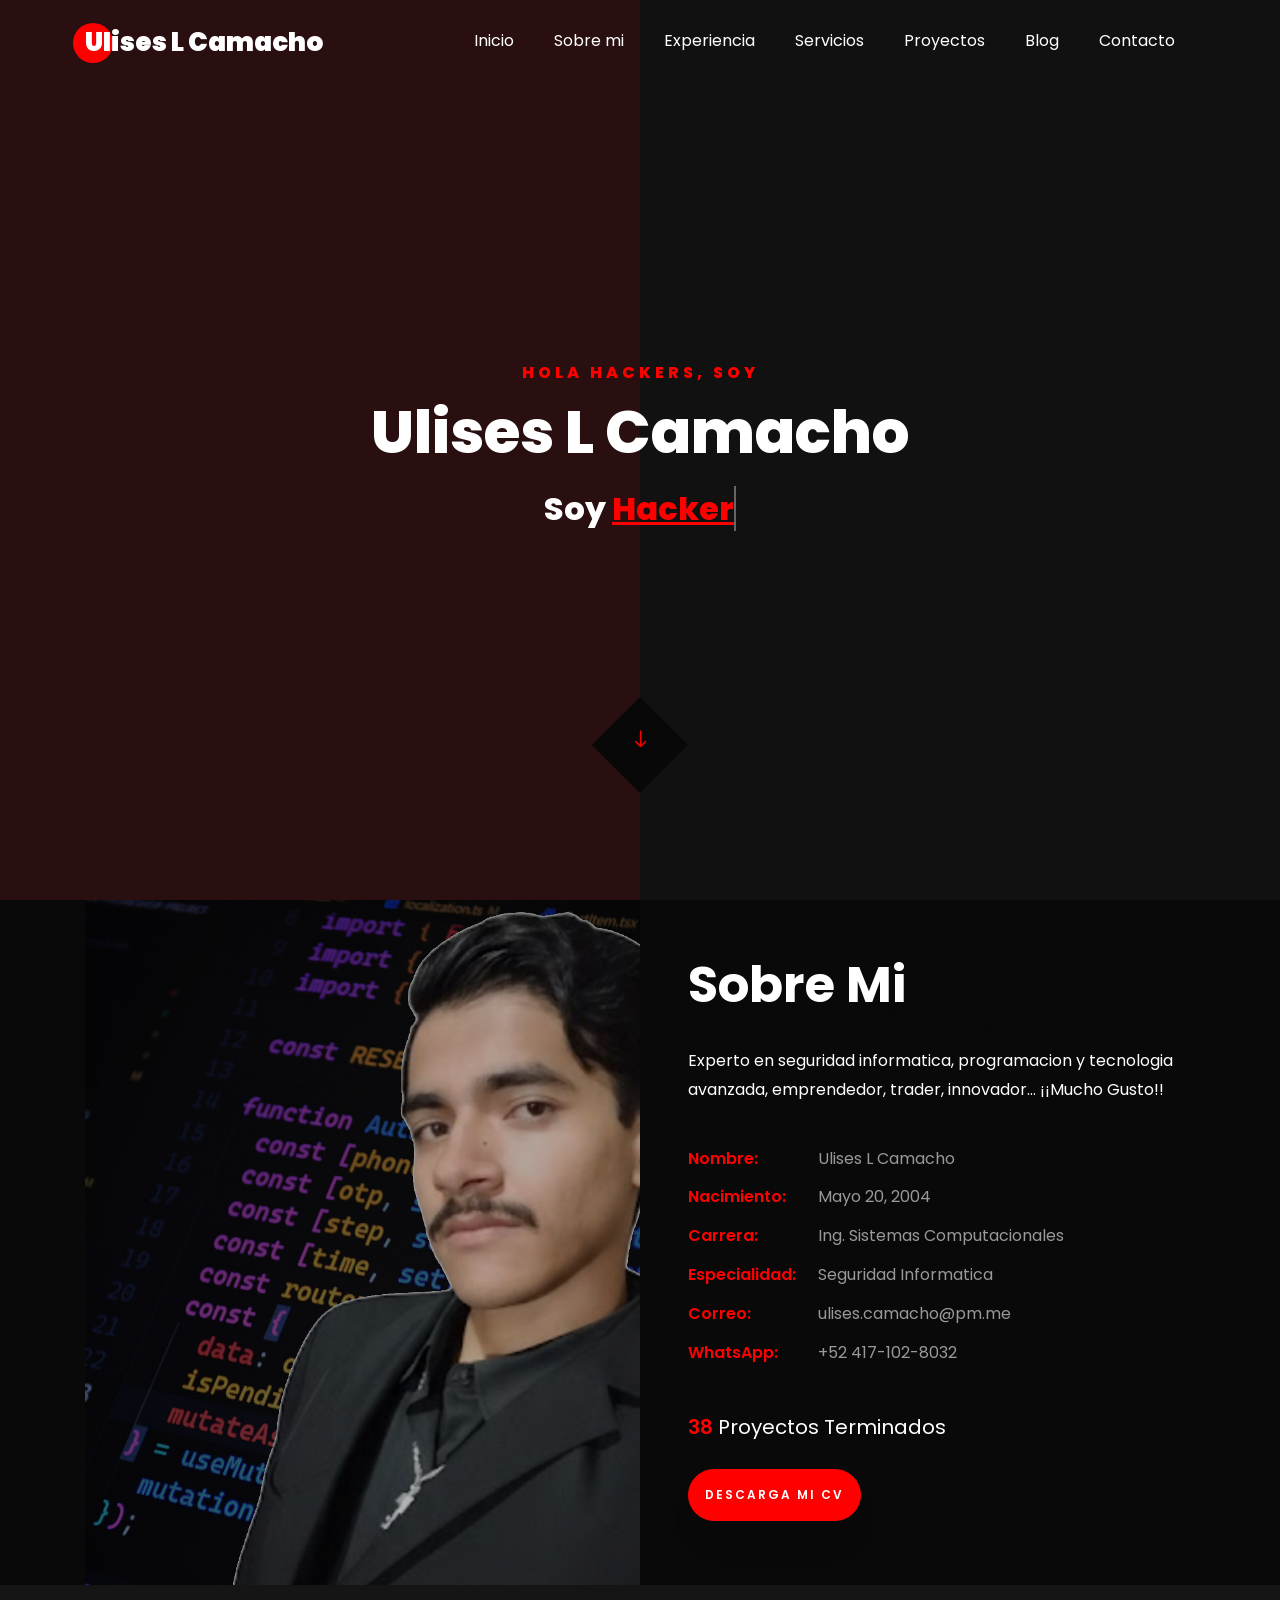
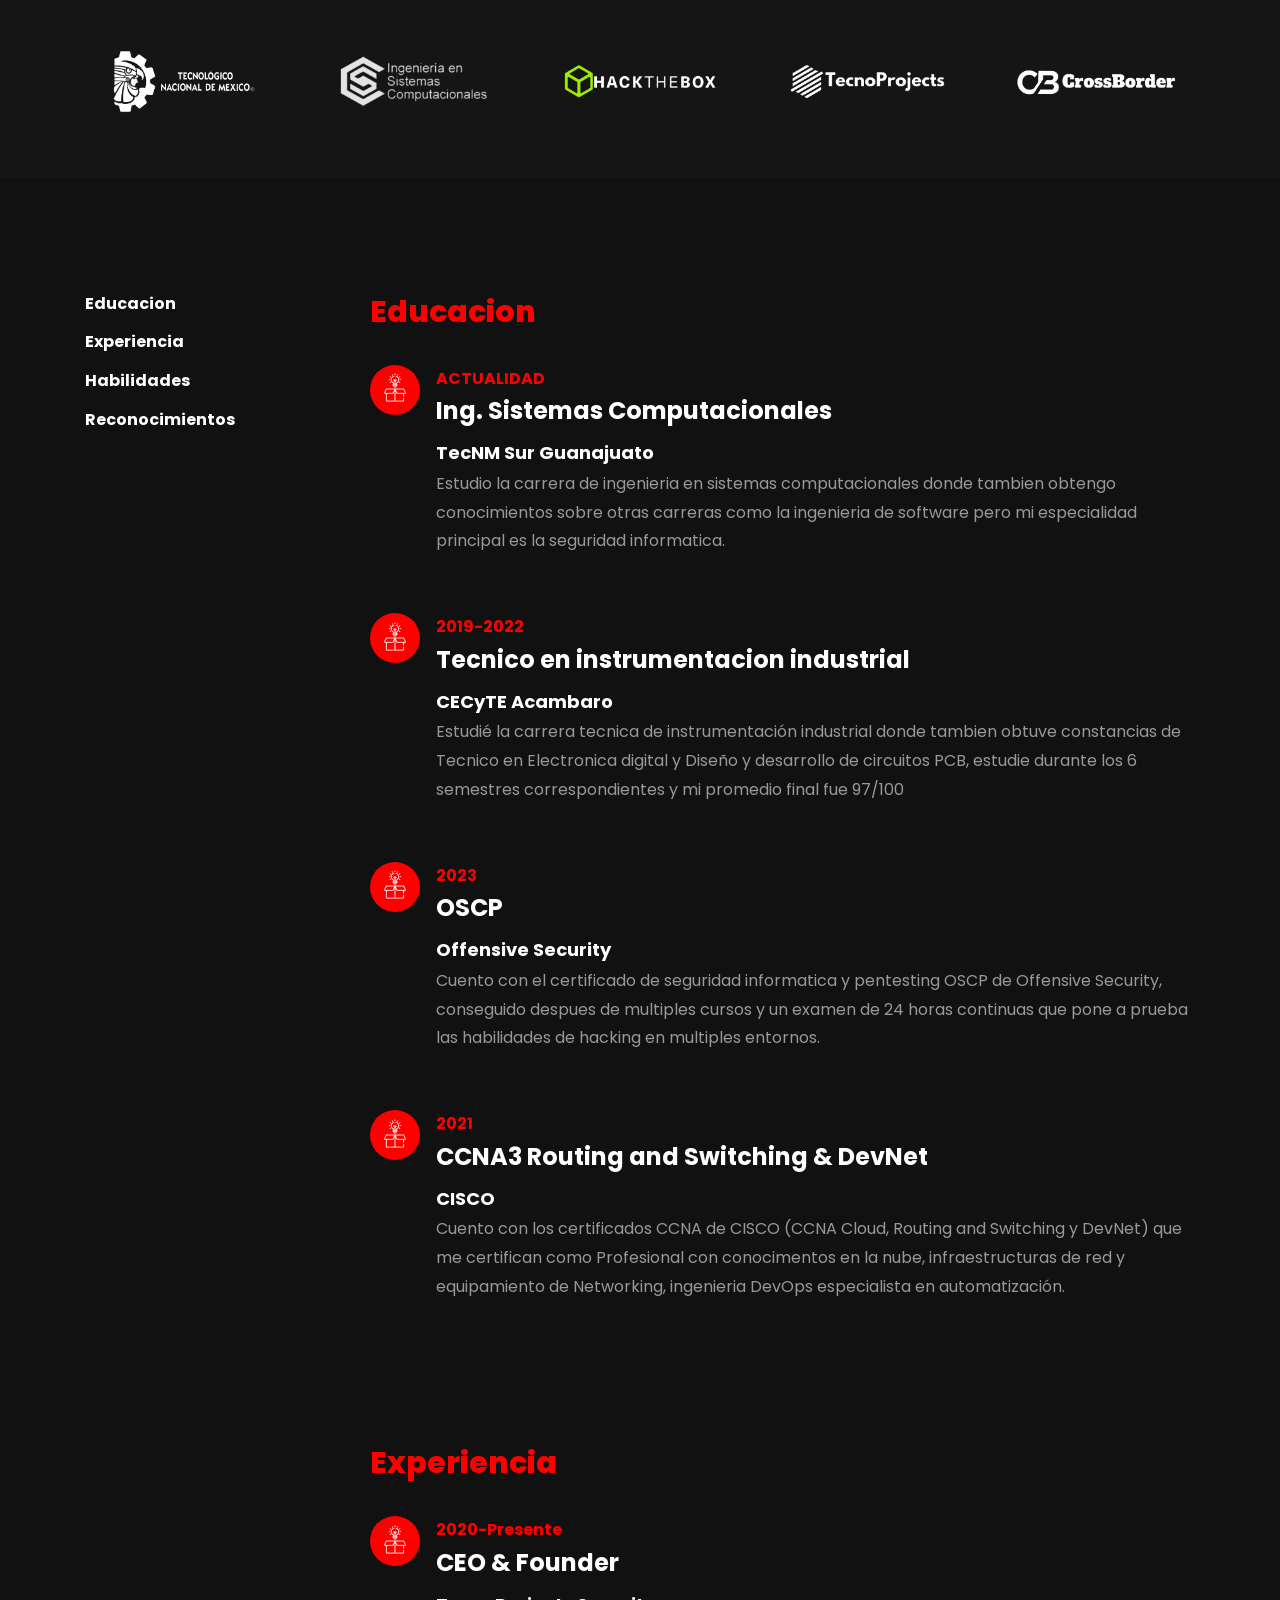
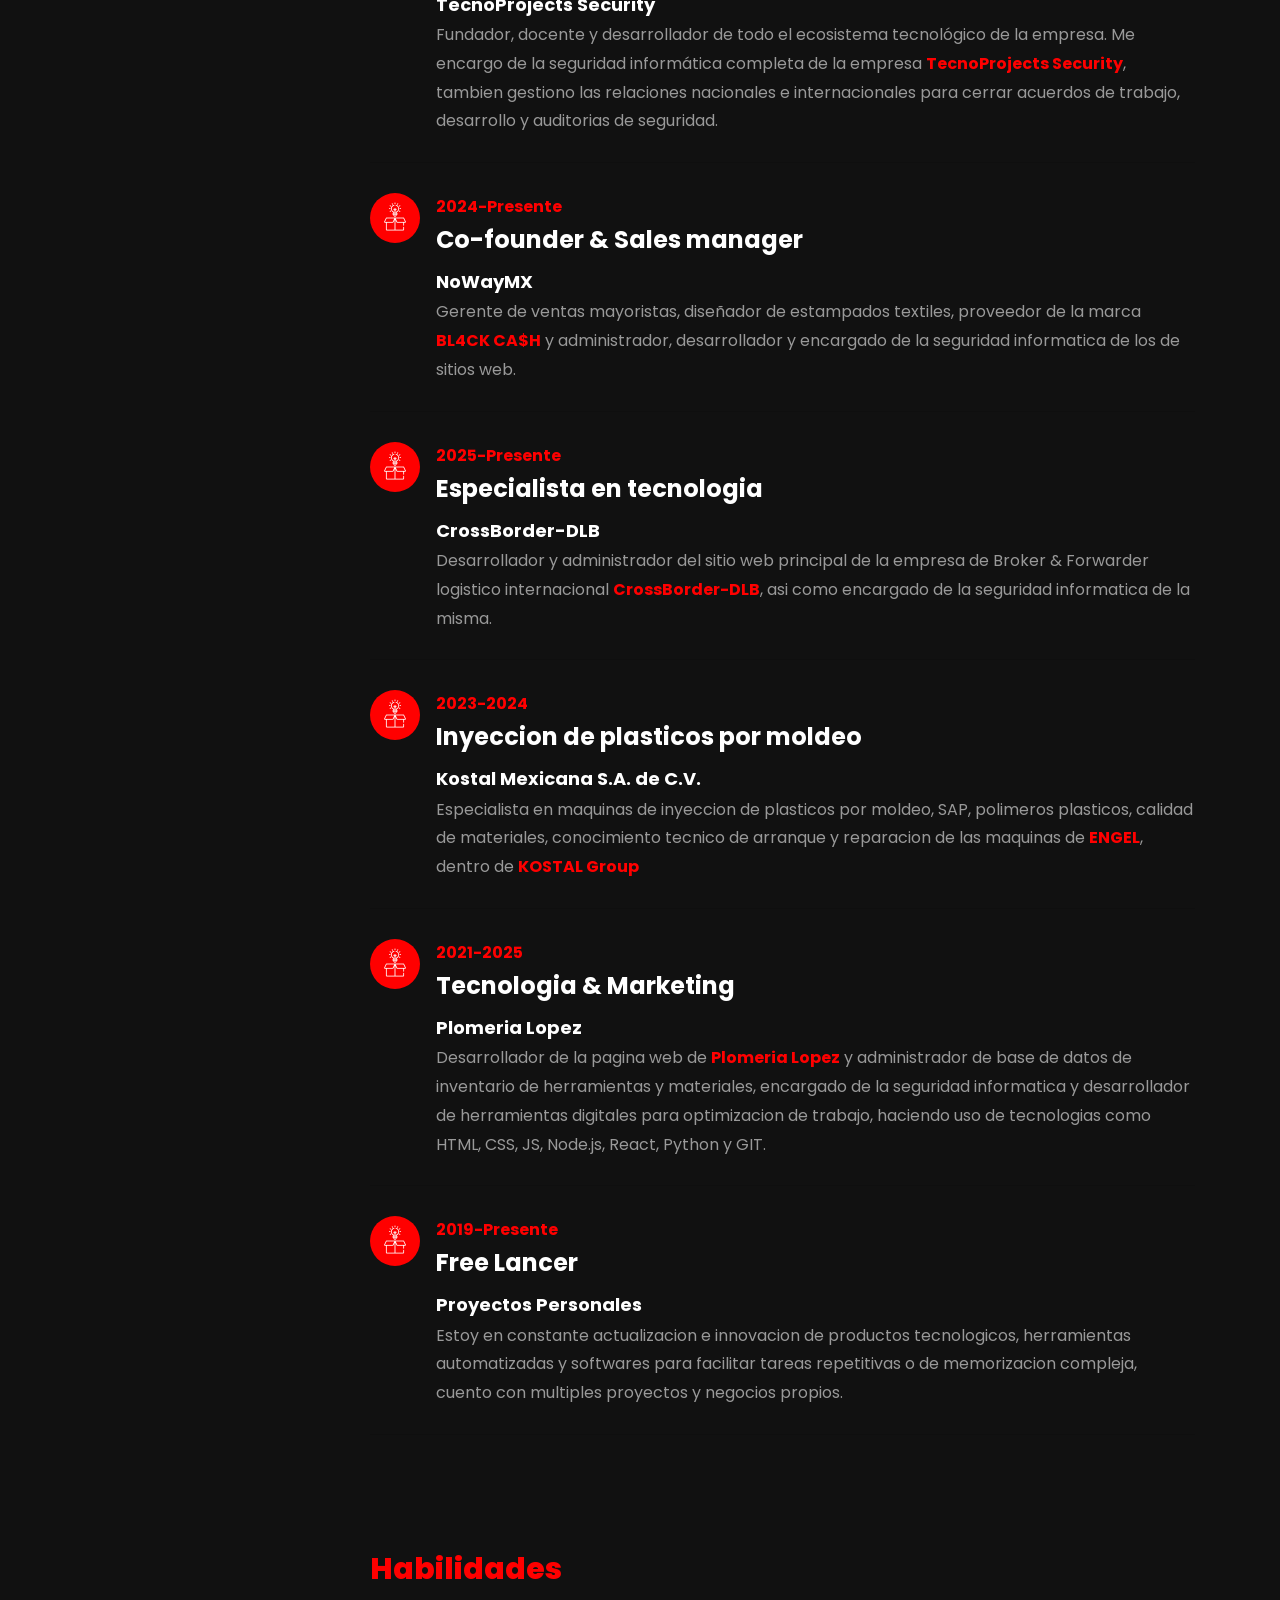
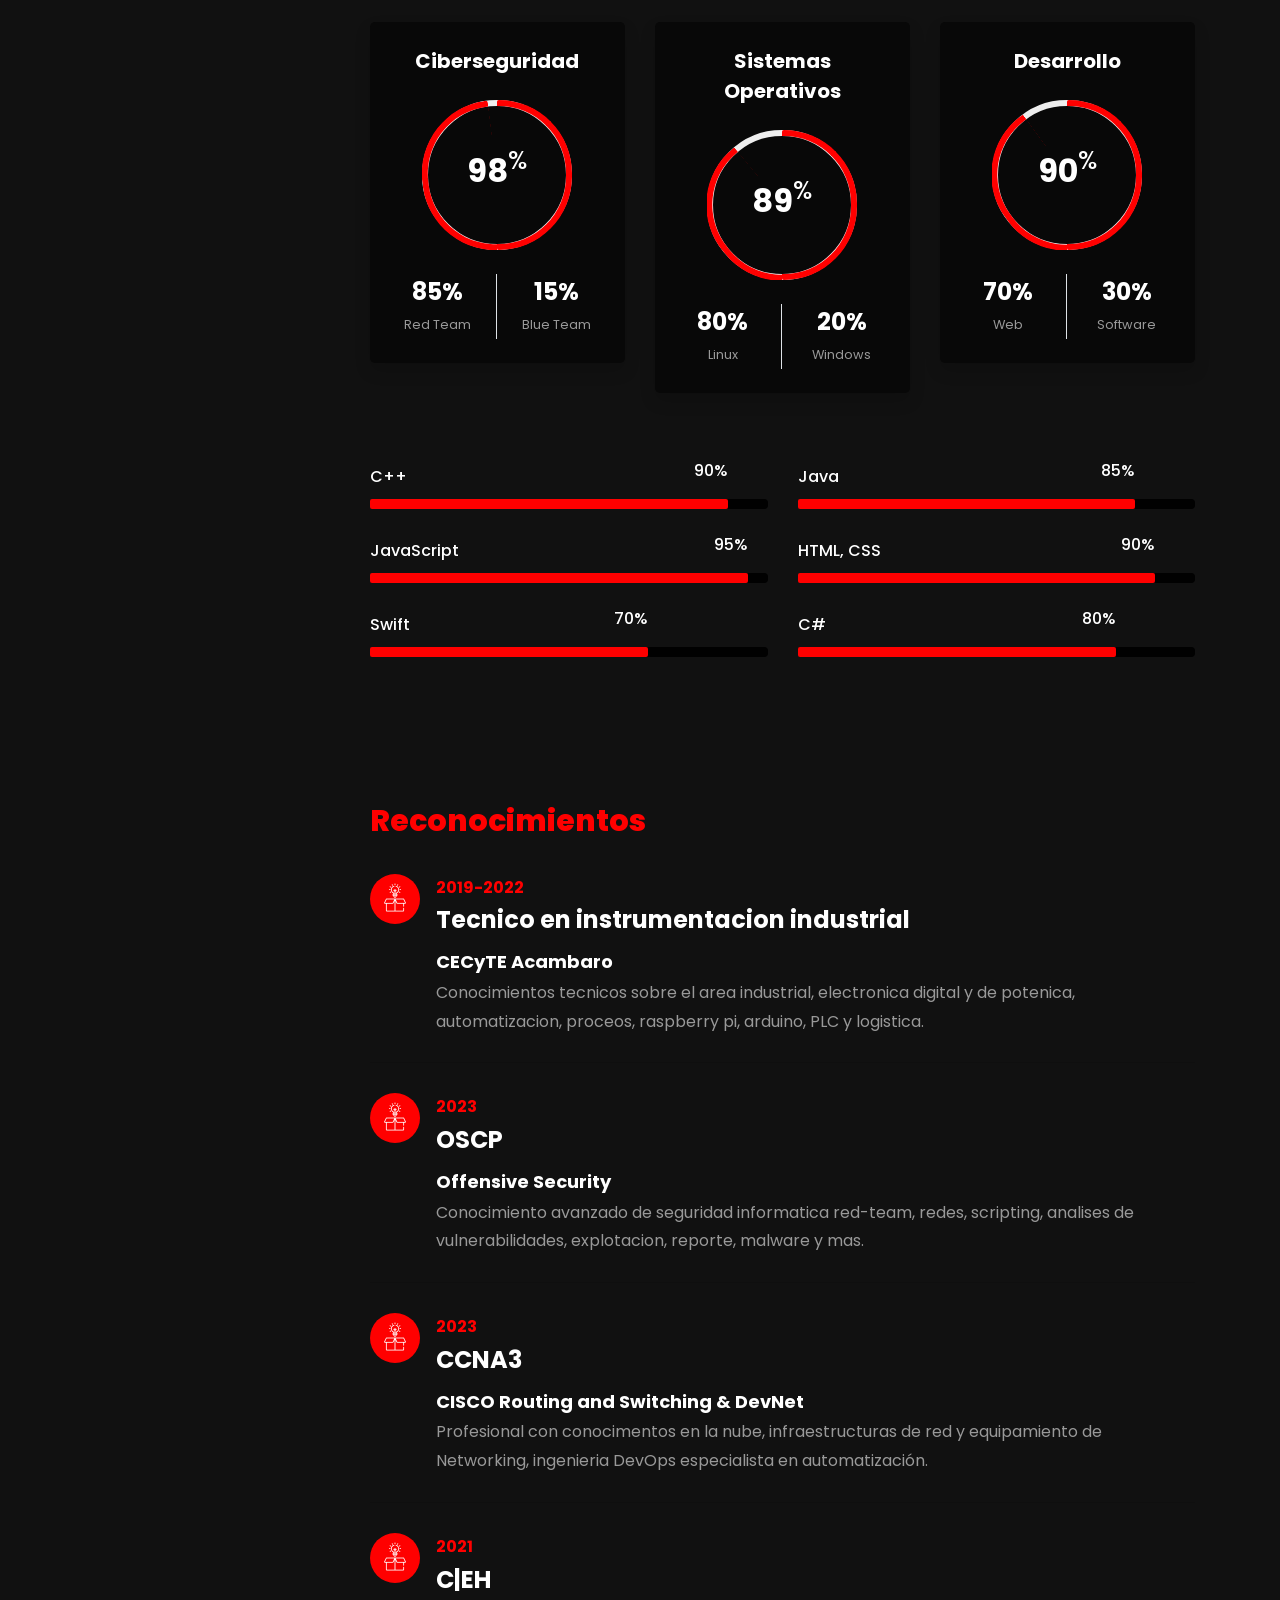
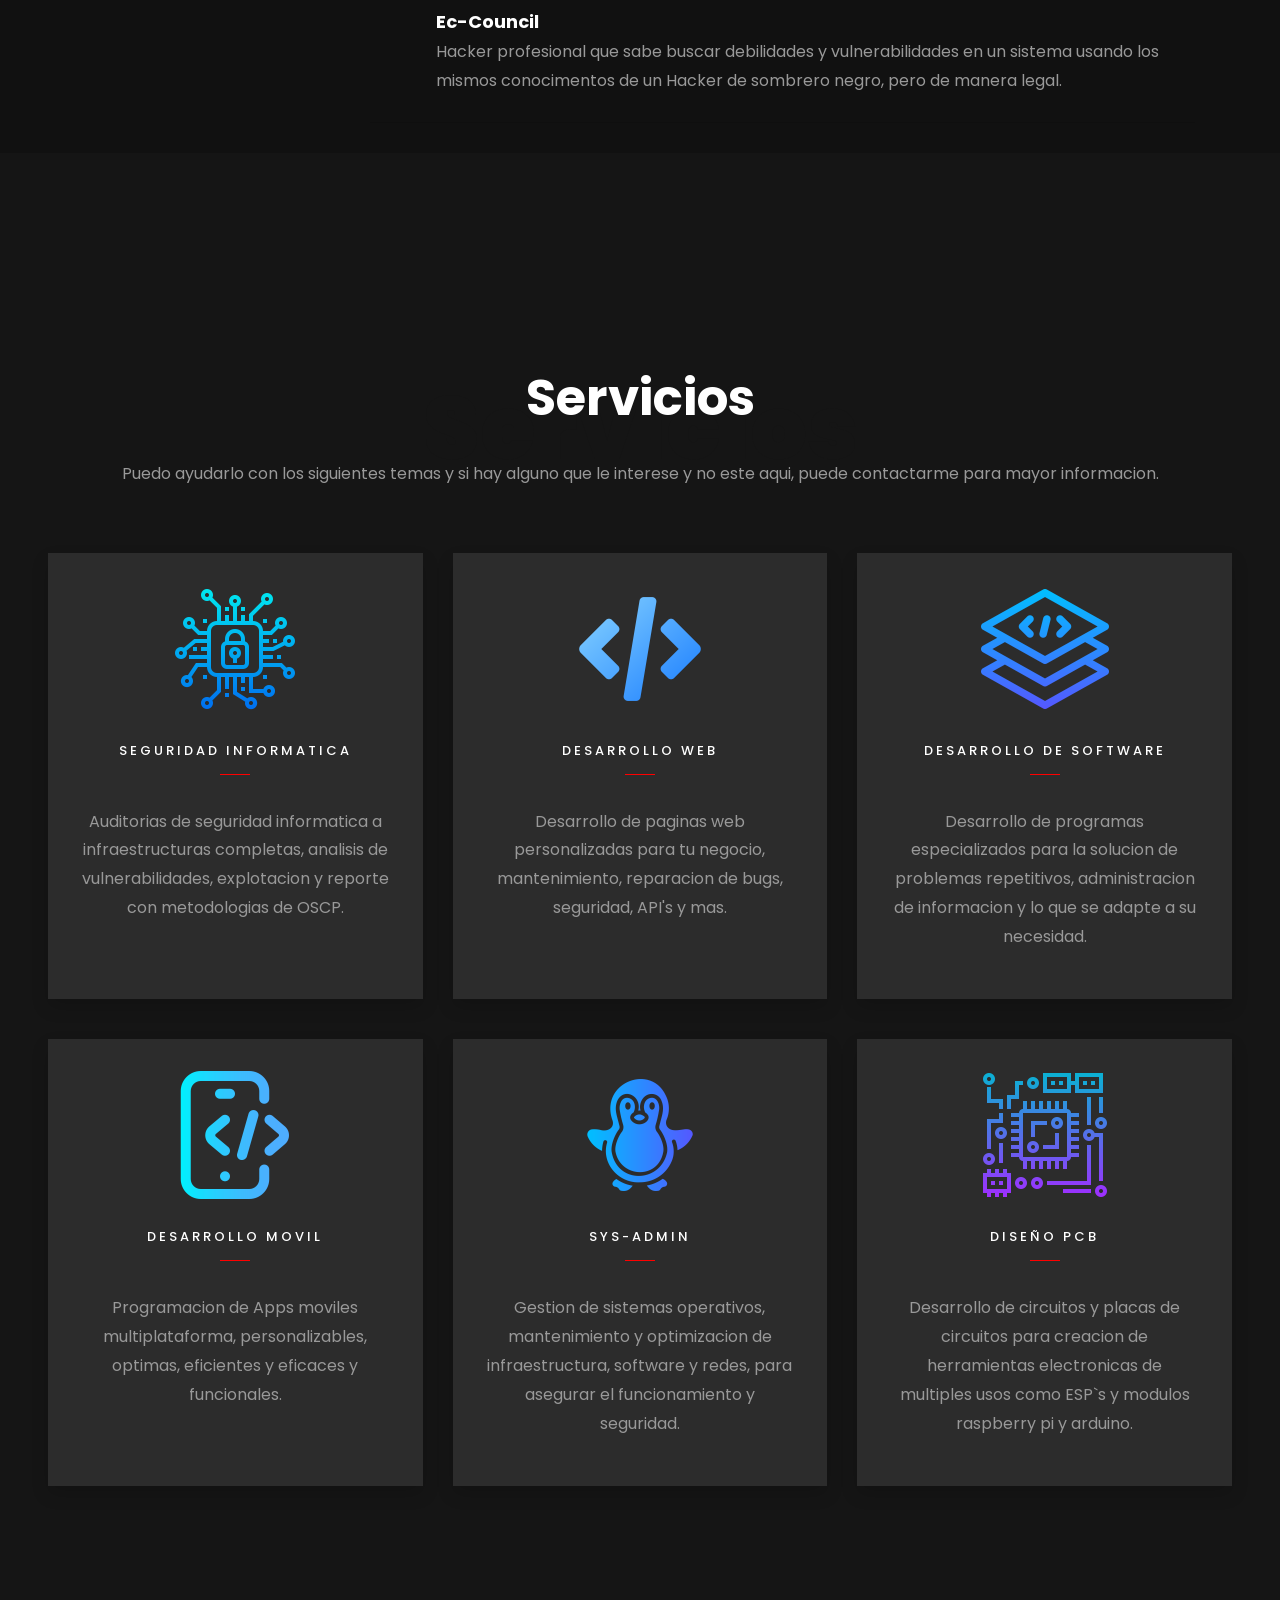
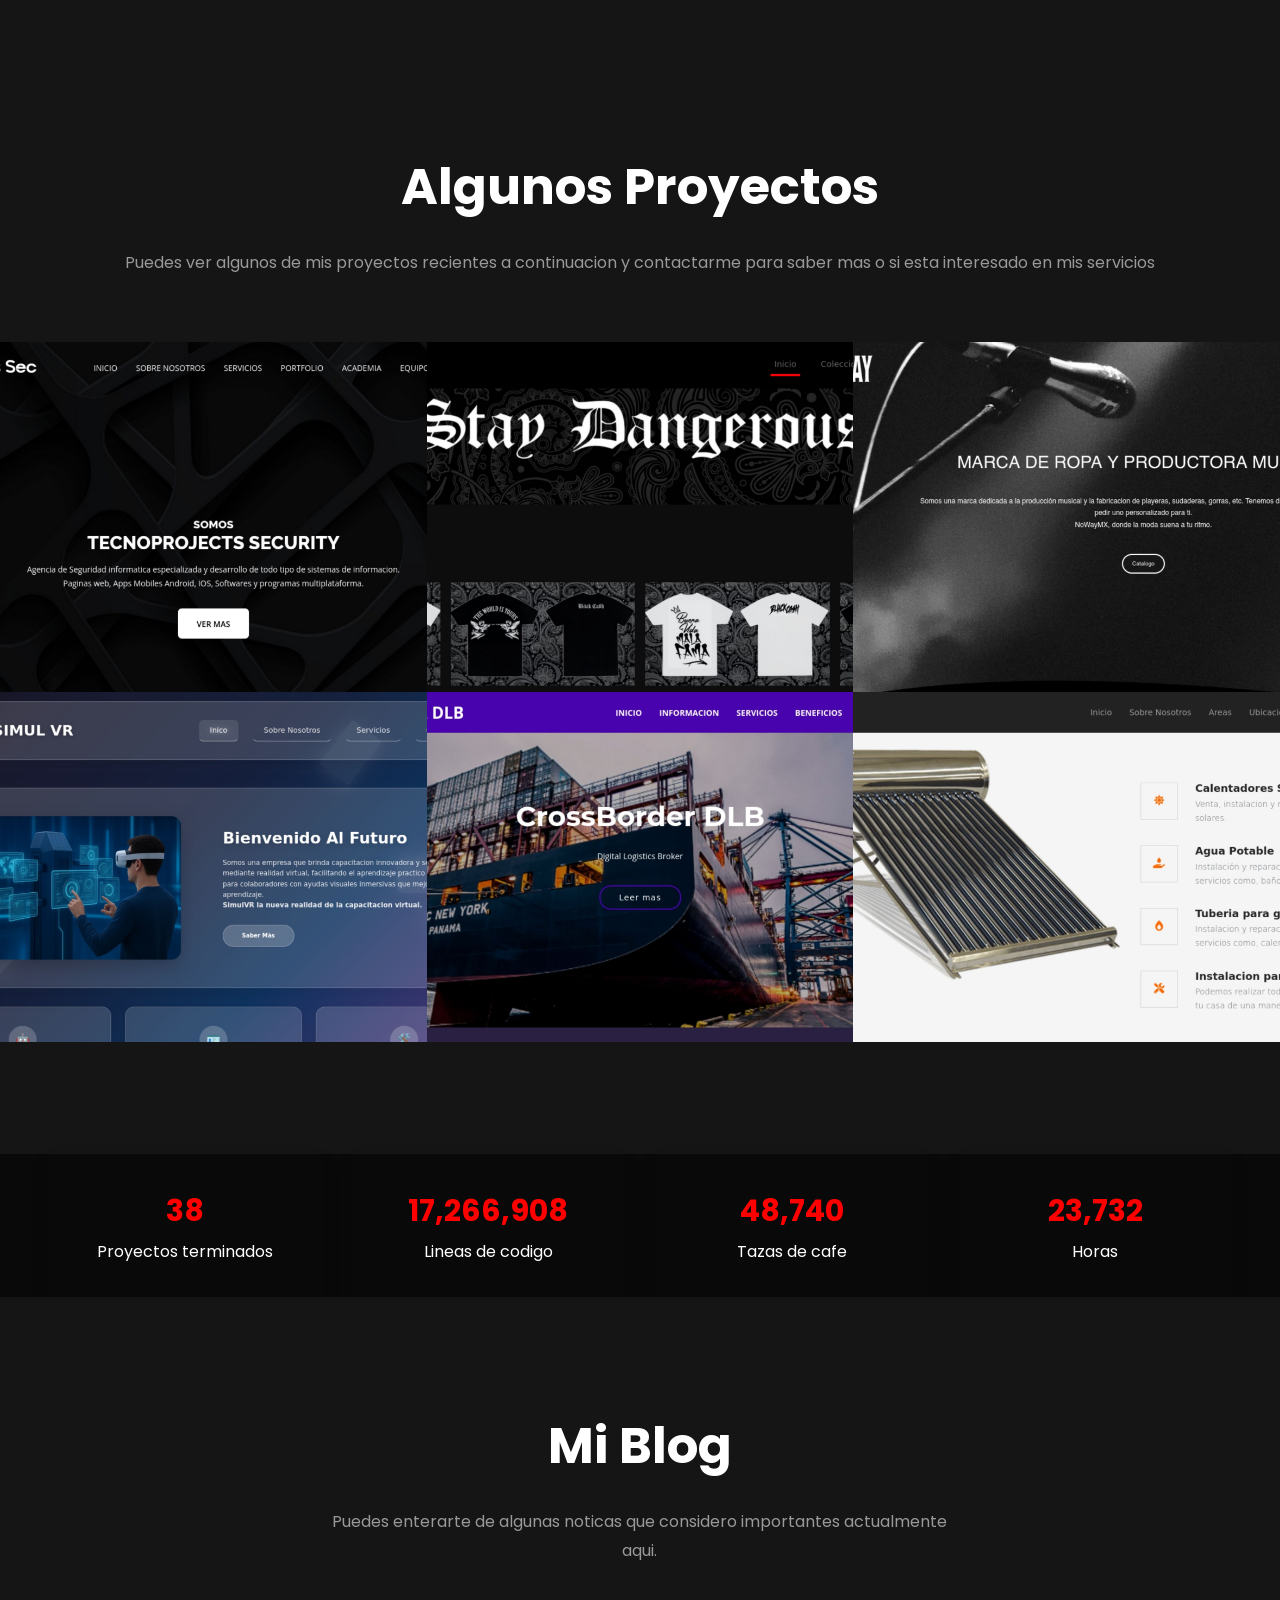
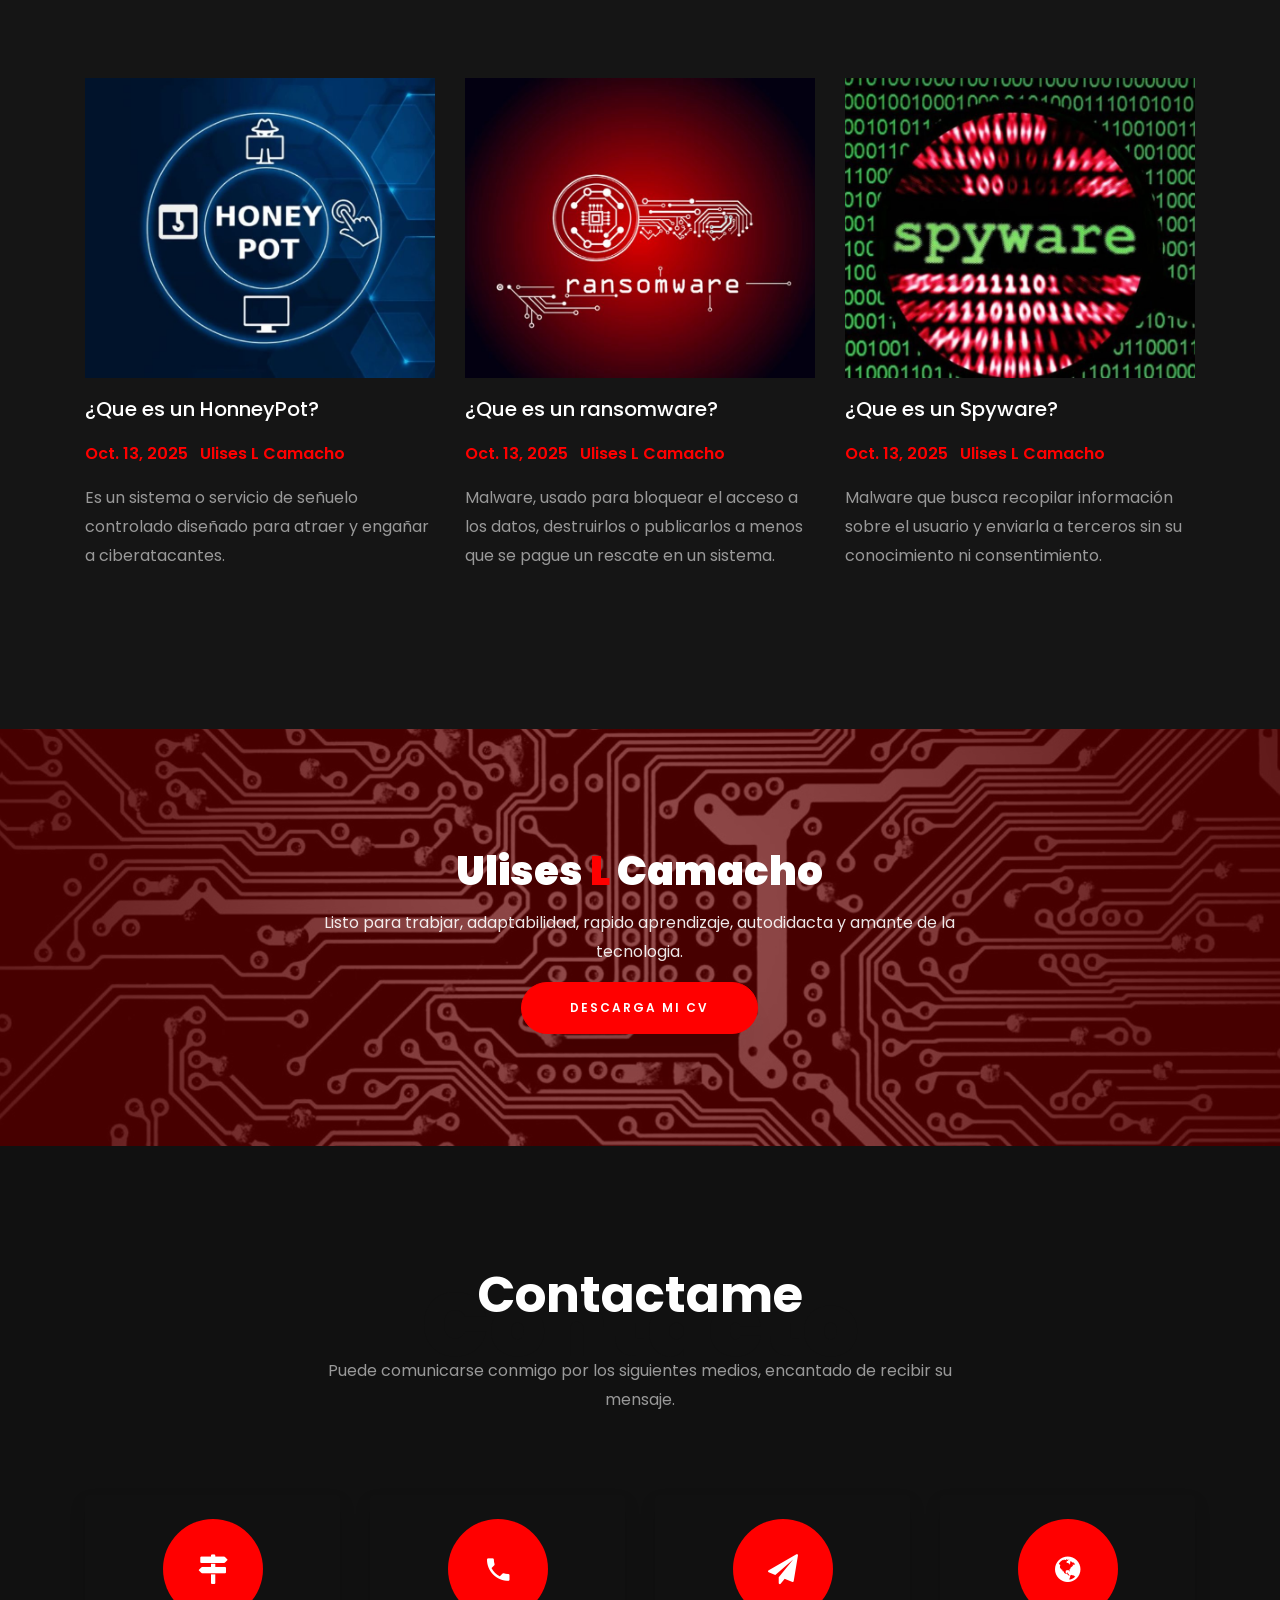
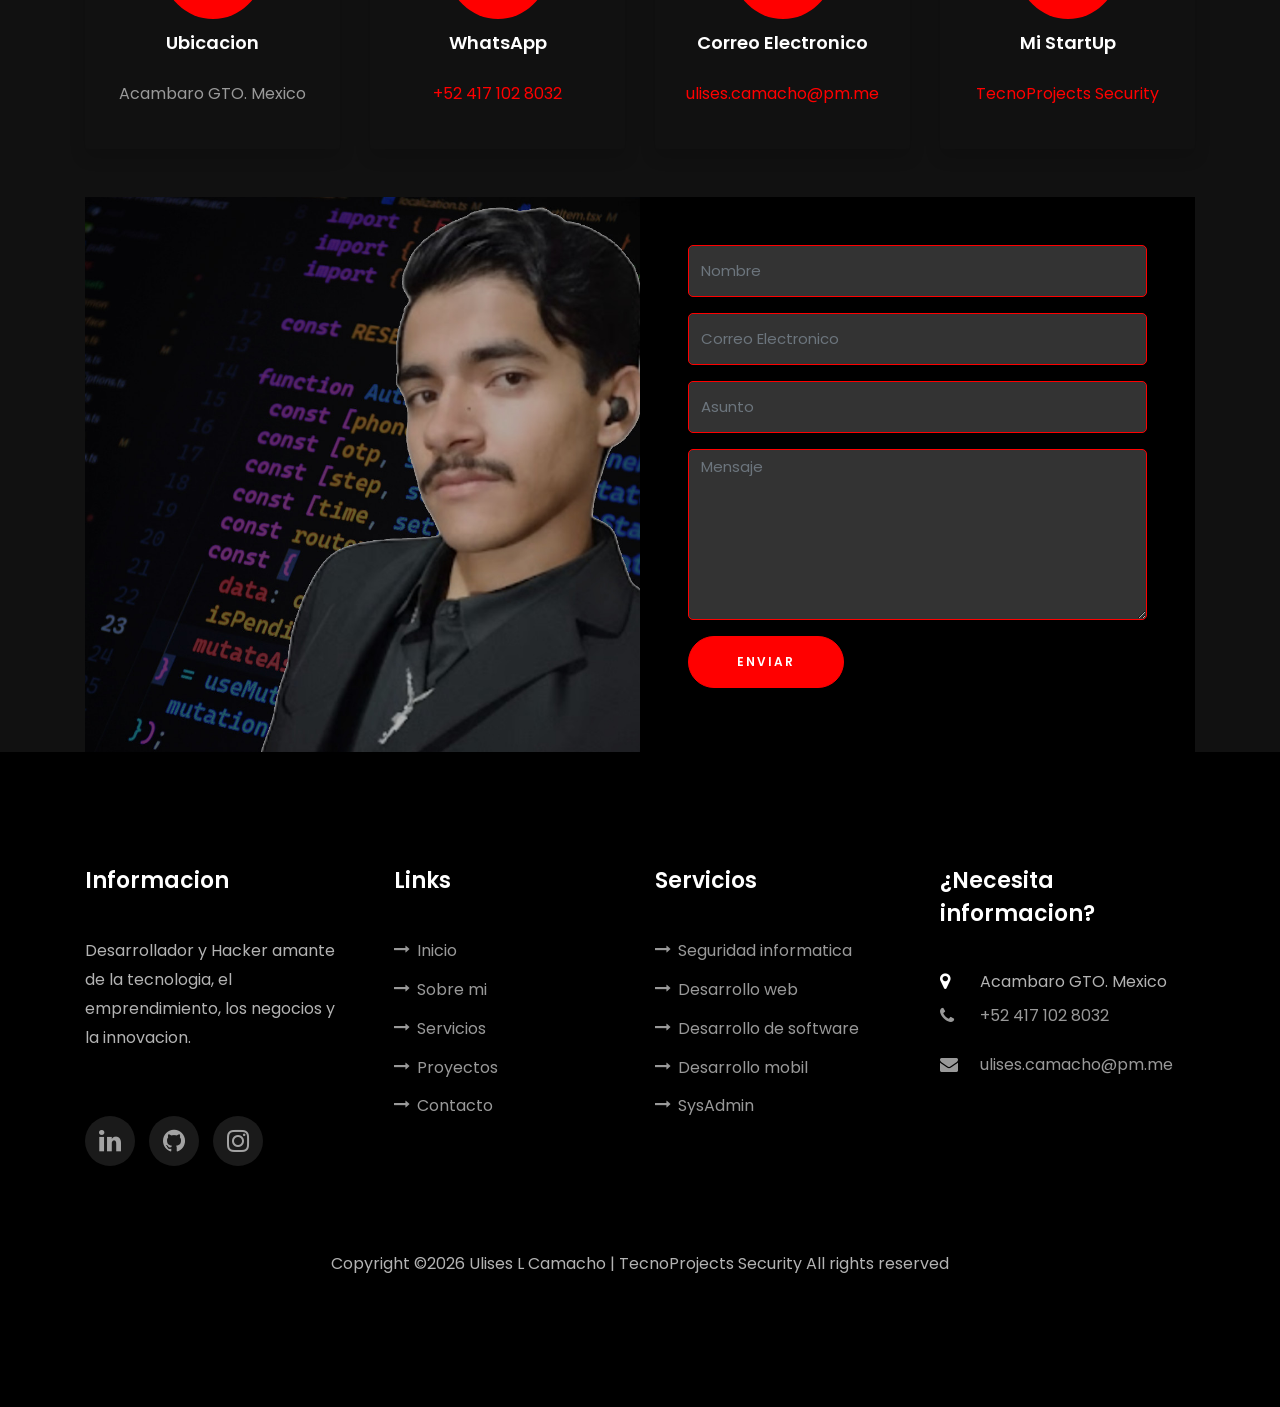
==== commit 1a31356c: "Refactor call-us-selector and change date format Updated call-us-selector component and modified dat" ====
--- a/index.html
+++ b/index.html
@@ -26,49 +26,7 @@
   </head>
   <body data-spy="scroll" data-target=".site-navbar-target" data-offset="300">
 	<!--Use the below code snippet to provide real time updates to the live chat plugin without the need of copying and paste each time to your website when changes are made via PBX-->
-<call-us-selector phonesystem-url="https://1000.3cx.cloud" party="LiveChat437004"></call-us-selector>
- 
-<!--Incase you don't want real time updates to the live chat plugin when options are changed, use the below code snippet. Please note that each time you change the settings you will need to copy and paste the snippet code to your website--> 
-<!--<call-us 
-phonesystem-url="https://1000.3cx.cloud" 
-style="position:fixed;font-size:16px;line-height:17px;z-index: 99999;--call-us-main-accent-color:#ff0000;--call-us-main-background-color:#000000;--call-us-plate-background-color:#131313;--call-us-plate-font-color:#e01b24;--call-us-main-font-color:#ffffff;--call-us-agent-bubble-color:#ffffff10;right: 20px; bottom: 20px;" 
-id="wp-live-chat-by-3CX" 
-minimized="true" 
-animation-style="slideup" 
-party="LiveChat437004" 
-minimized-style="bubbleright" 
-allow-call="false" 
-allow-video="false" 
-allow-soundnotifications="true" 
-enable-mute="true" 
-enable-onmobile="true" 
-offline-enabled="true" 
-enable="true" 
-ignore-queueownership="false" 
-authentication="both" 
-operator-name="Ulises L Camacho" 
-show-operator-actual-name="false" 
-aknowledge-received="true" 
-operator-icon="[data-uri]" 
-gdpr-enabled="false" 
-message-userinfo-format="both" 
-message-dateformat="both" 
-start-chat-button-text="Chat" 
-lang="browser" 
-button-icon-type="default" 
-invite-message="Hola, soy Ulises L Camacho, estoy a su servicio" 
-authentication-message="Hola, permitame sus datos, solo para comprobar que no es un spam-bot" 
-unavailable-message="Me encuentro fuera de linea en este momento, dejeme su mensaje" 
-first-response-message="Este es un mensaje automatizado, pronto sera atendido" 
-ending-message="Gracias por contactarme, estoy a su servicio" 
-greeting-visibility="both" 
-greeting-offline-visibility="both" 
-greeting-message="Puede contactarme por aqui" 
-greeting-offline-message="Me encuentro fuera de linea en este momento, dejeme su mensaje" 
-chat-delay="2000" 
-enable-direct-call="false" 
-enable-ga="false" 
-></call-us>--> 
+<call-us-selector phonesystem-url="https://1000.3cx.cloud" party="LiveChat437004"></call-us-selector> 
 <script defer src="https://downloads-global.3cx.com/downloads/livechatandtalk/v1/callus.js" id="tcx-callus-js" charset="utf-8"></script>  
 	  
     <nav class="navbar navbar-expand-lg navbar-dark ftco_navbar ftco-navbar-light site-navbar-target" id="ftco-navbar">
@@ -200,7 +158,7 @@
 					    		<span class="flaticon-ideas"></span>
 					    	</div>
 					    	<div class="text pl-3">
-		    					<span class="date">2022-Presente</span>
+		    					<span class="date">ACTUALIDAD</span>
 		    					<h2>Ing. Sistemas Computacionales</h2>
 		    					<span class="position">TecNM Sur Guanajuato</span>
 		    					<p>Estudio la carrera de ingenieria en sistemas computacionales donde tambien obtengo conocimientos sobre otras carreras como la ingenieria de software pero mi especialidad principal es la seguridad informatica.</p>
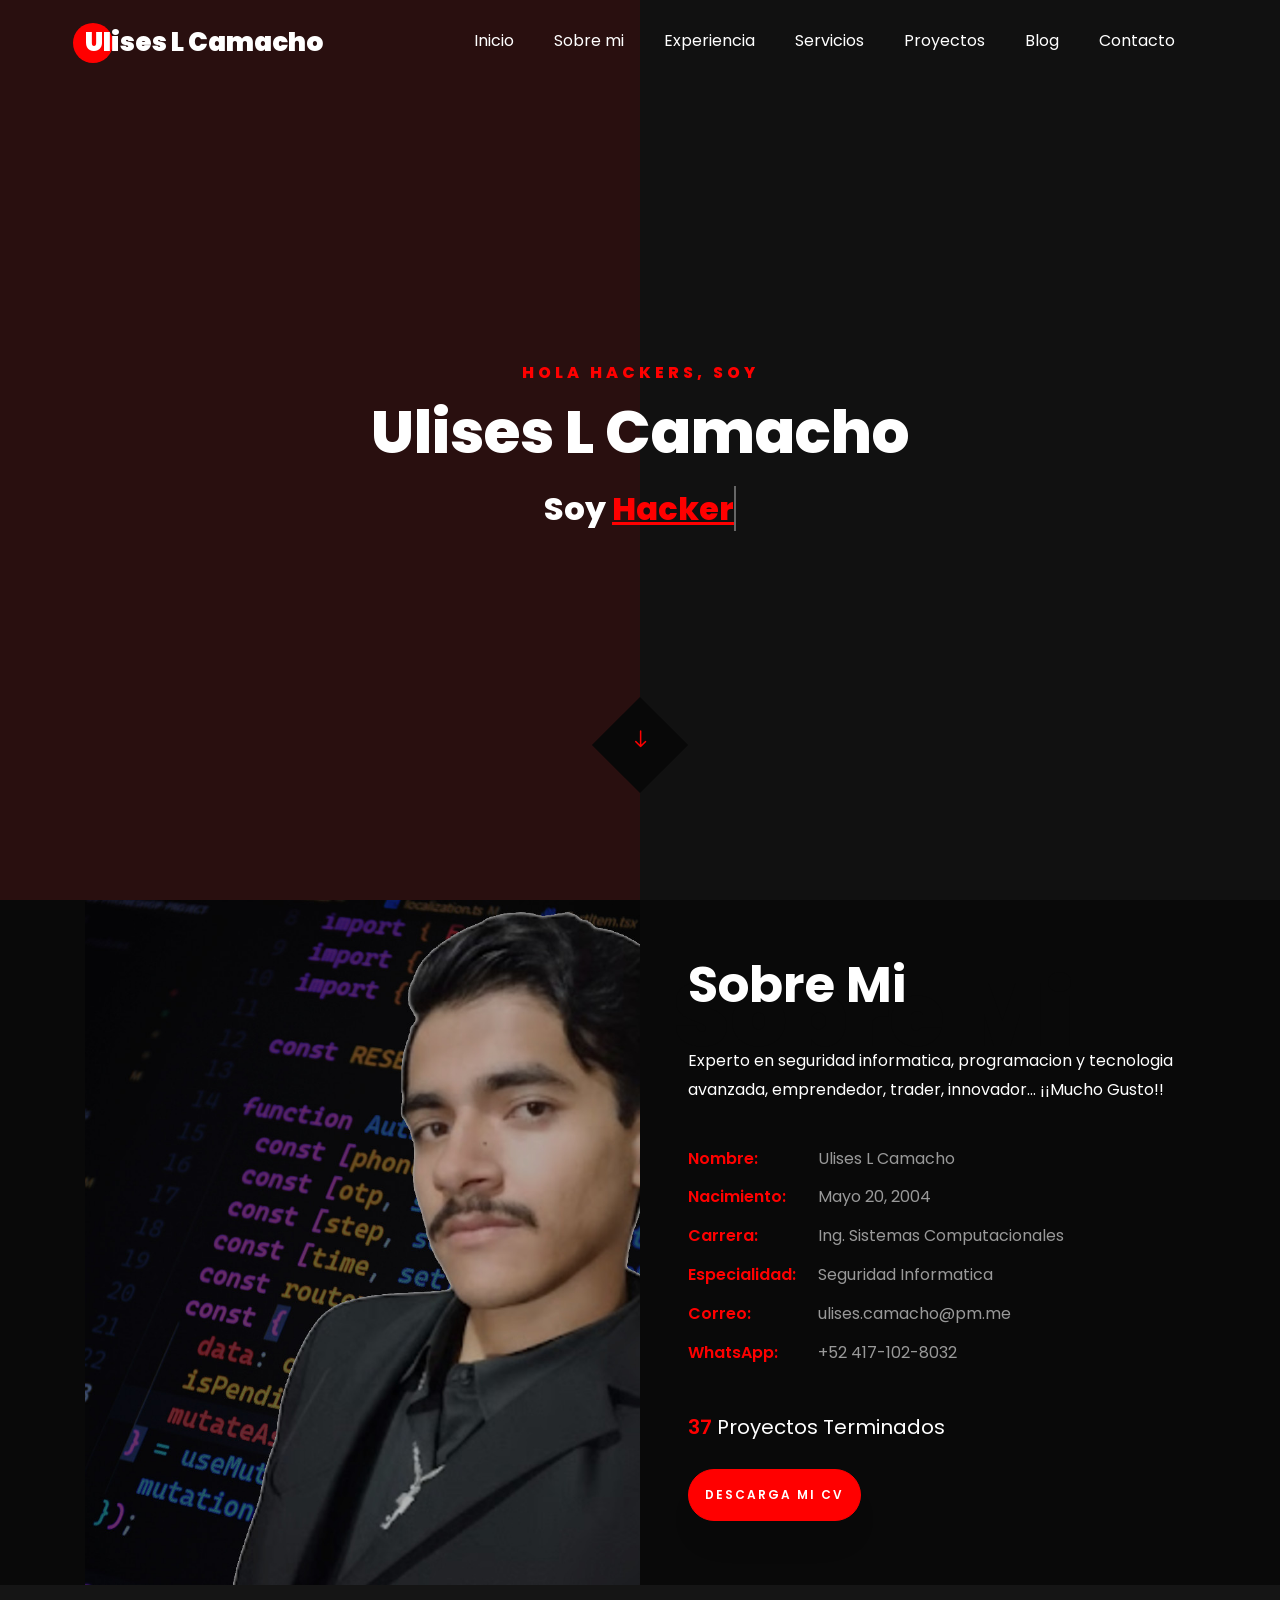
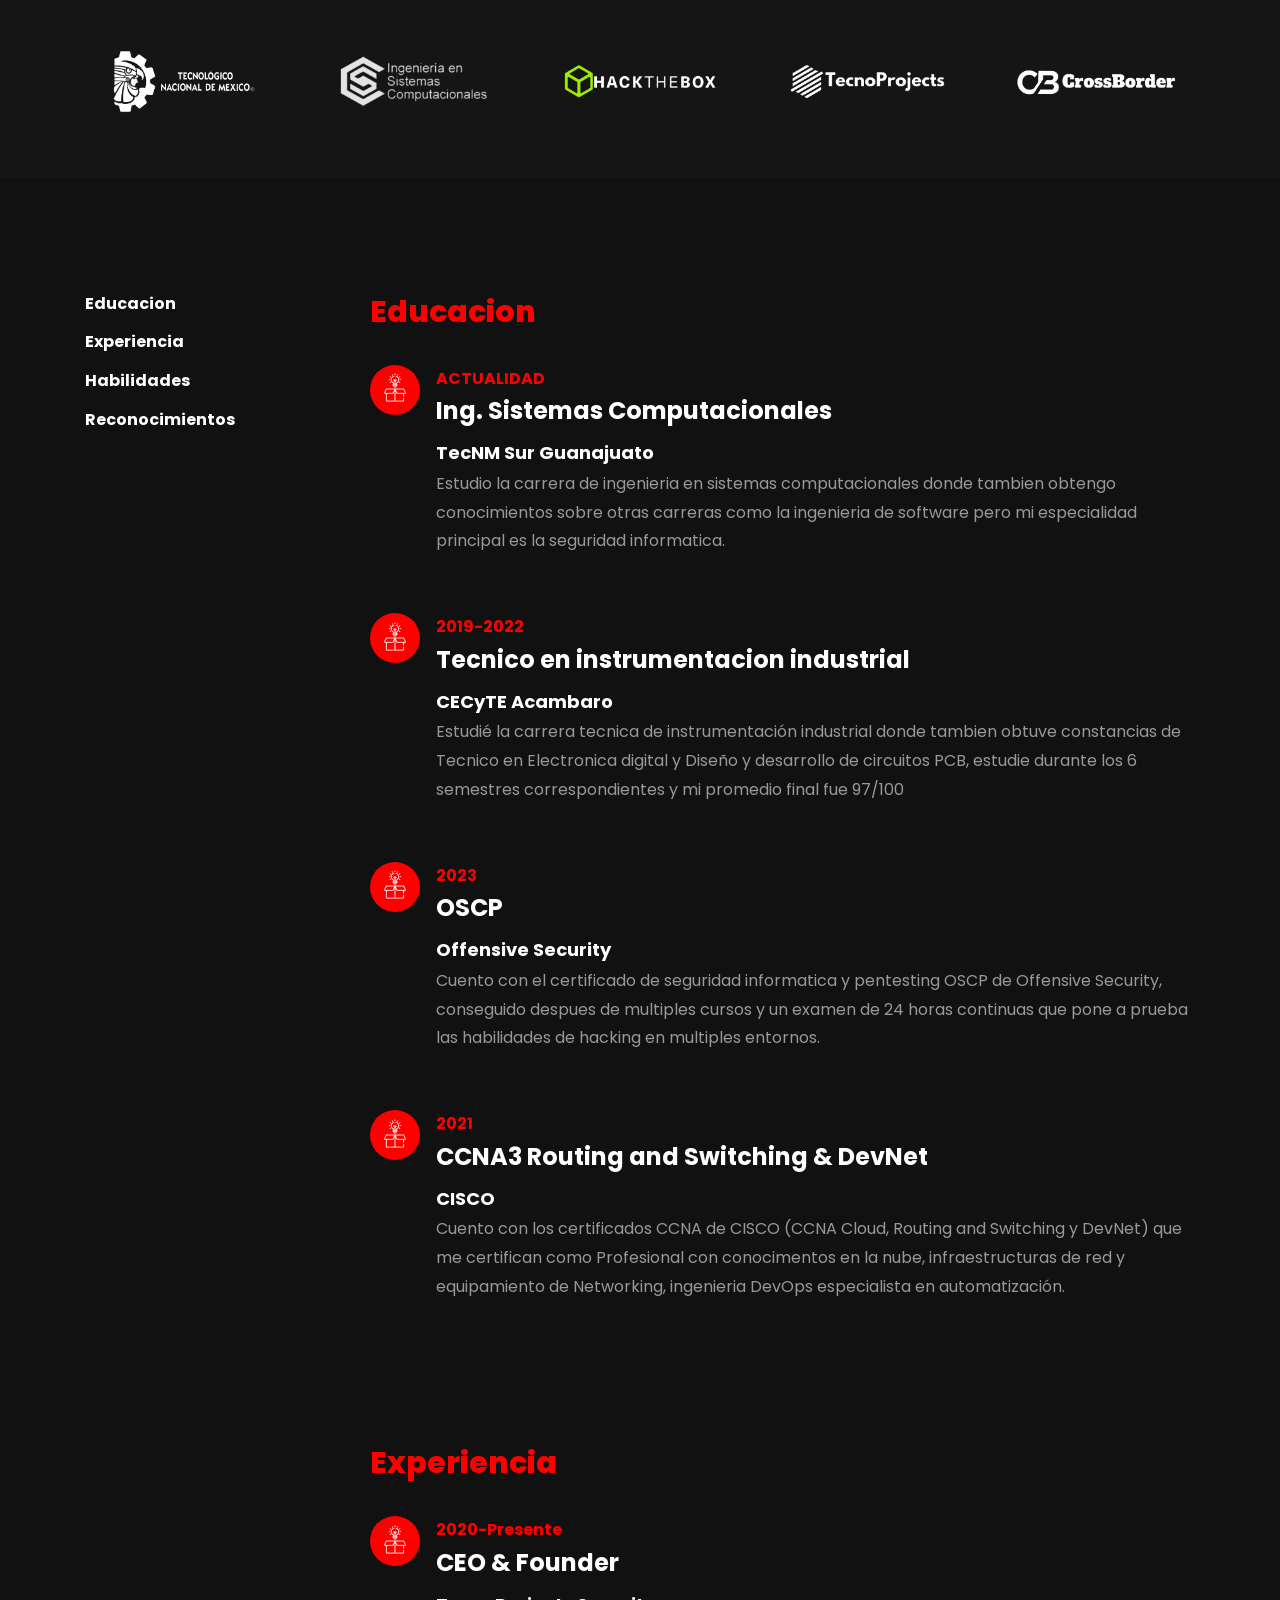
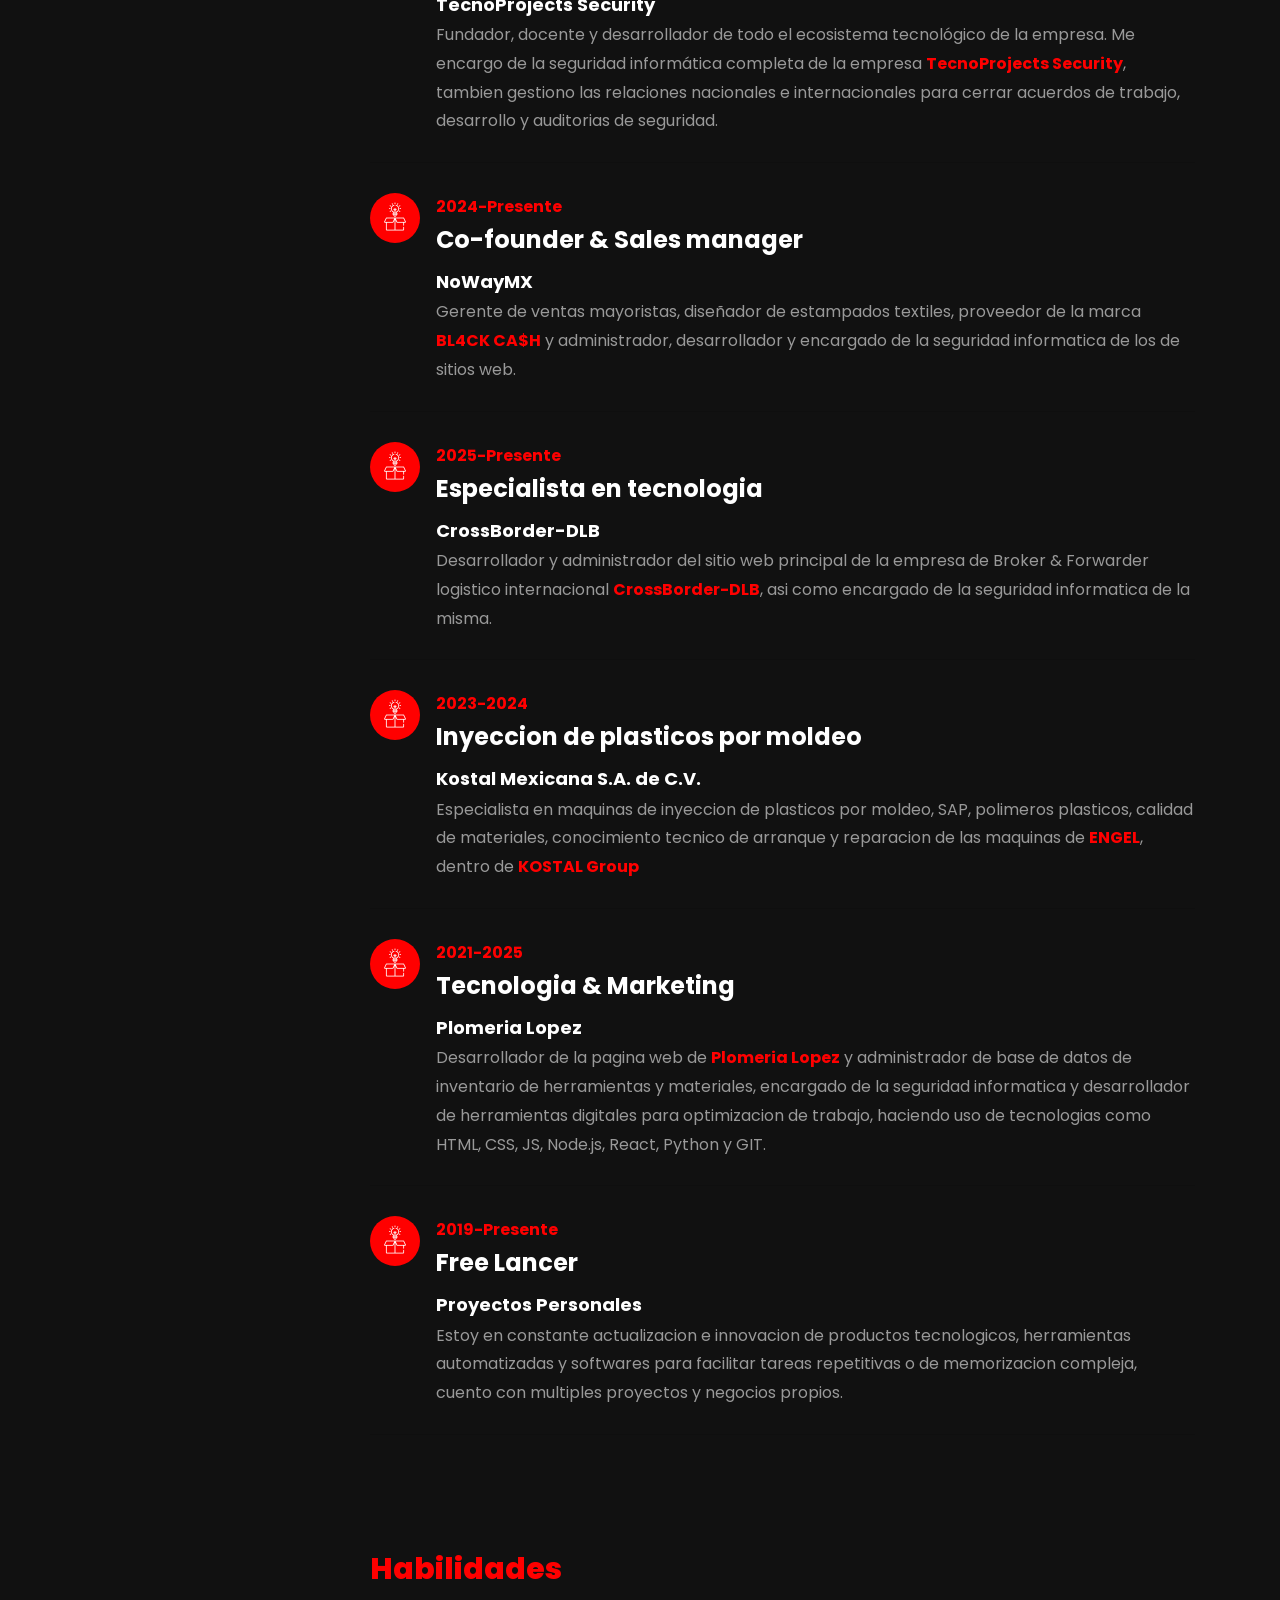
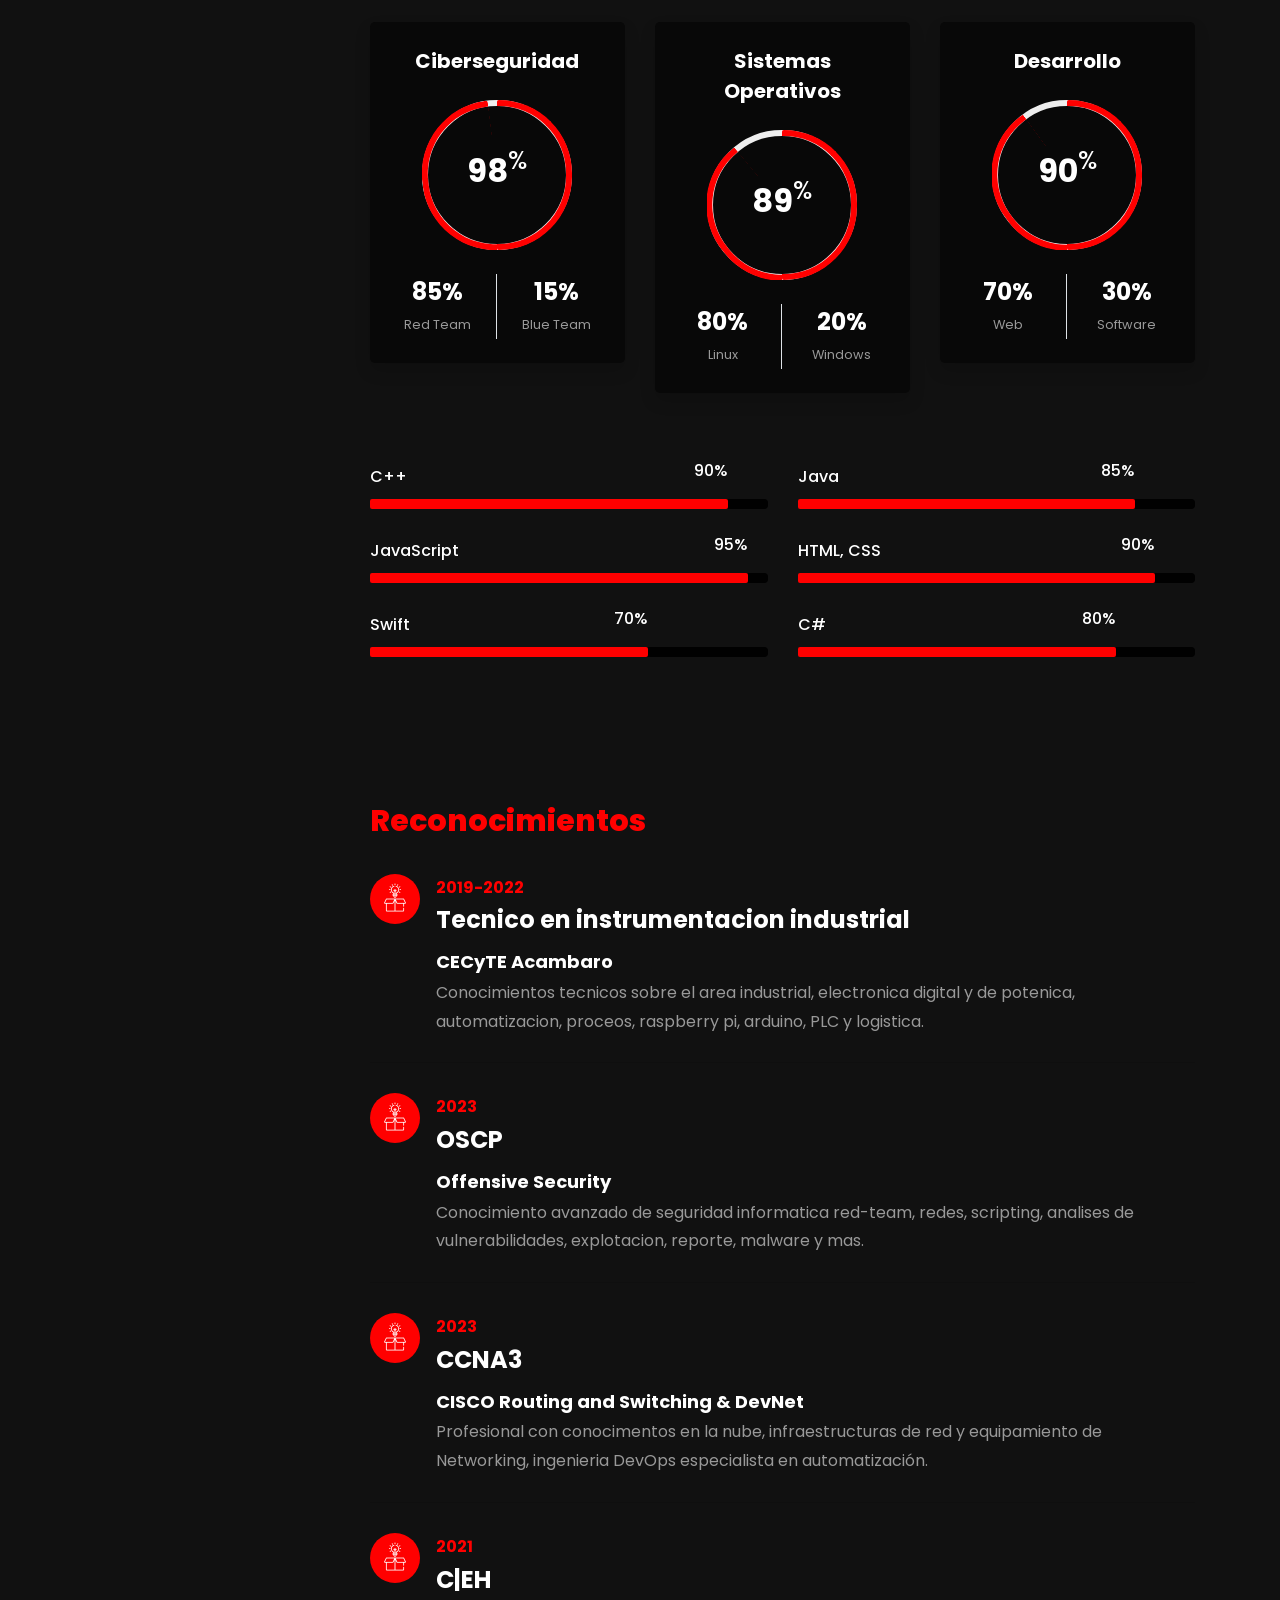
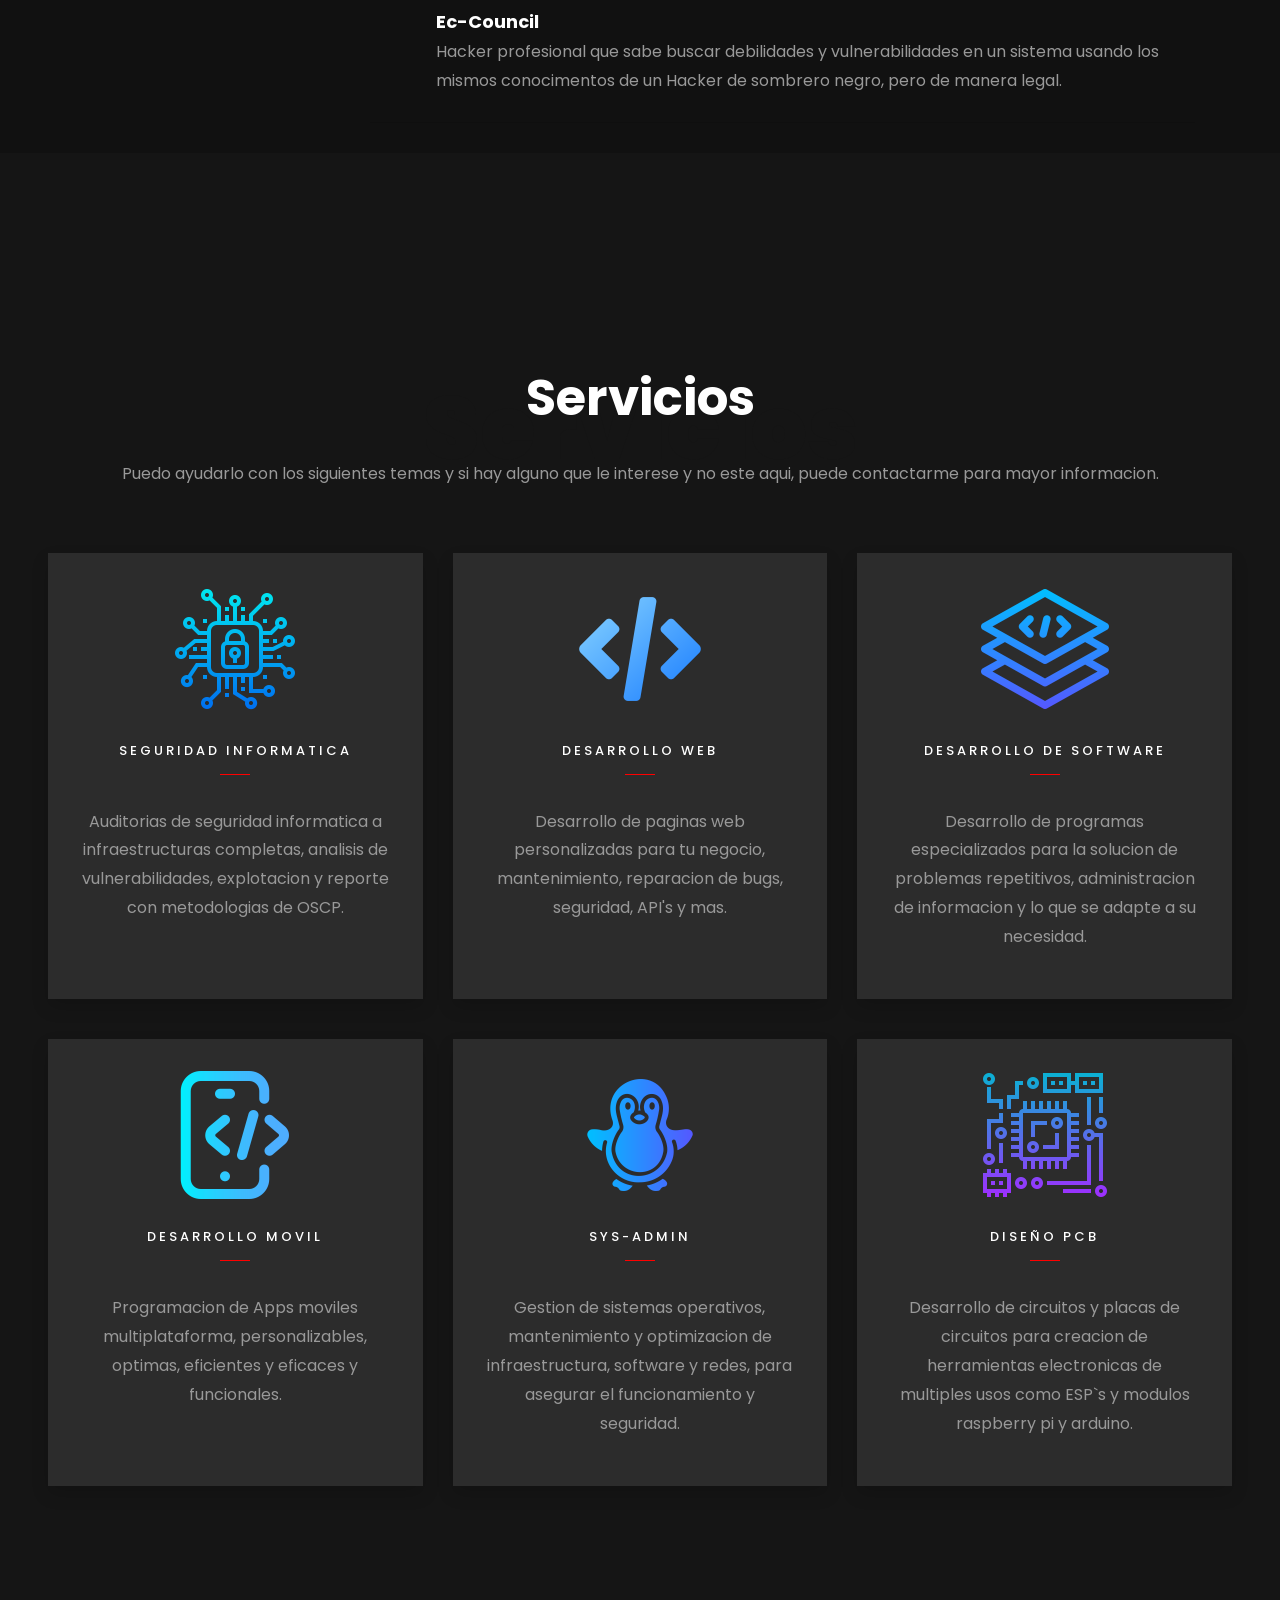
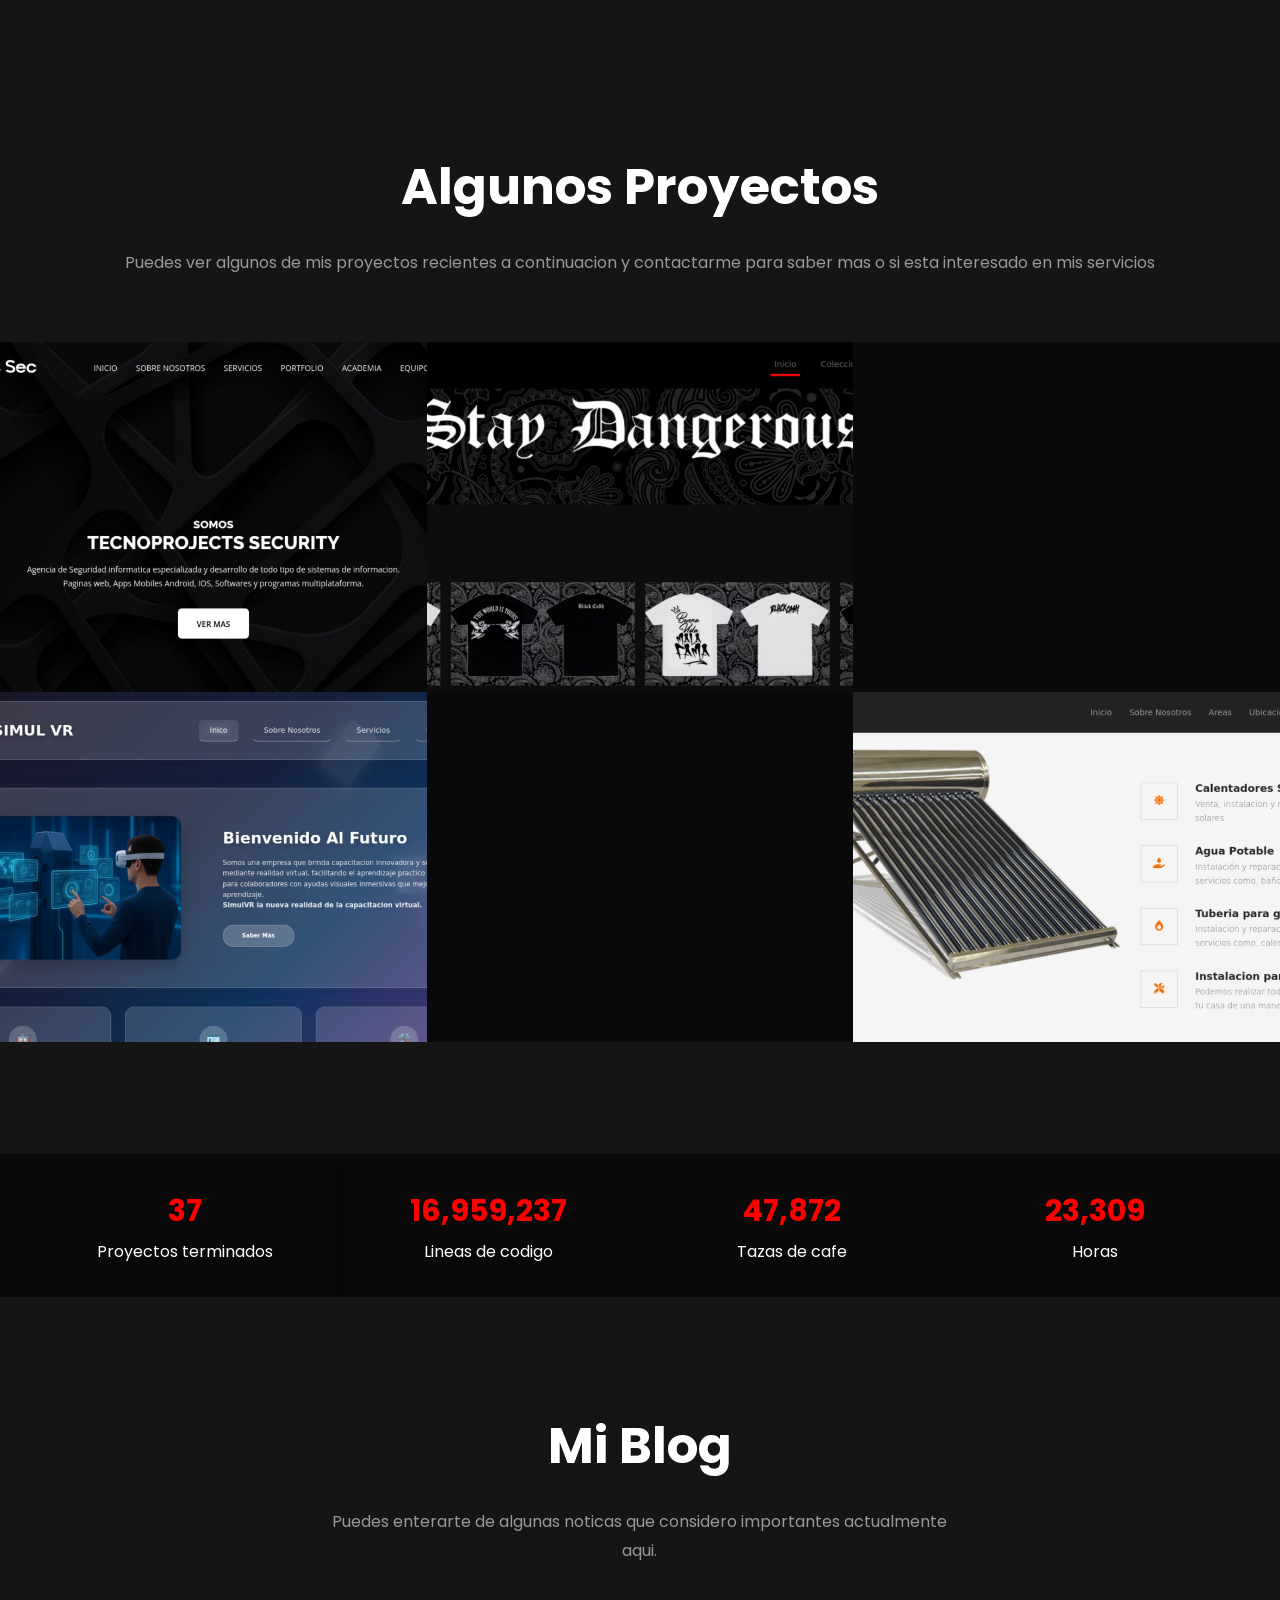
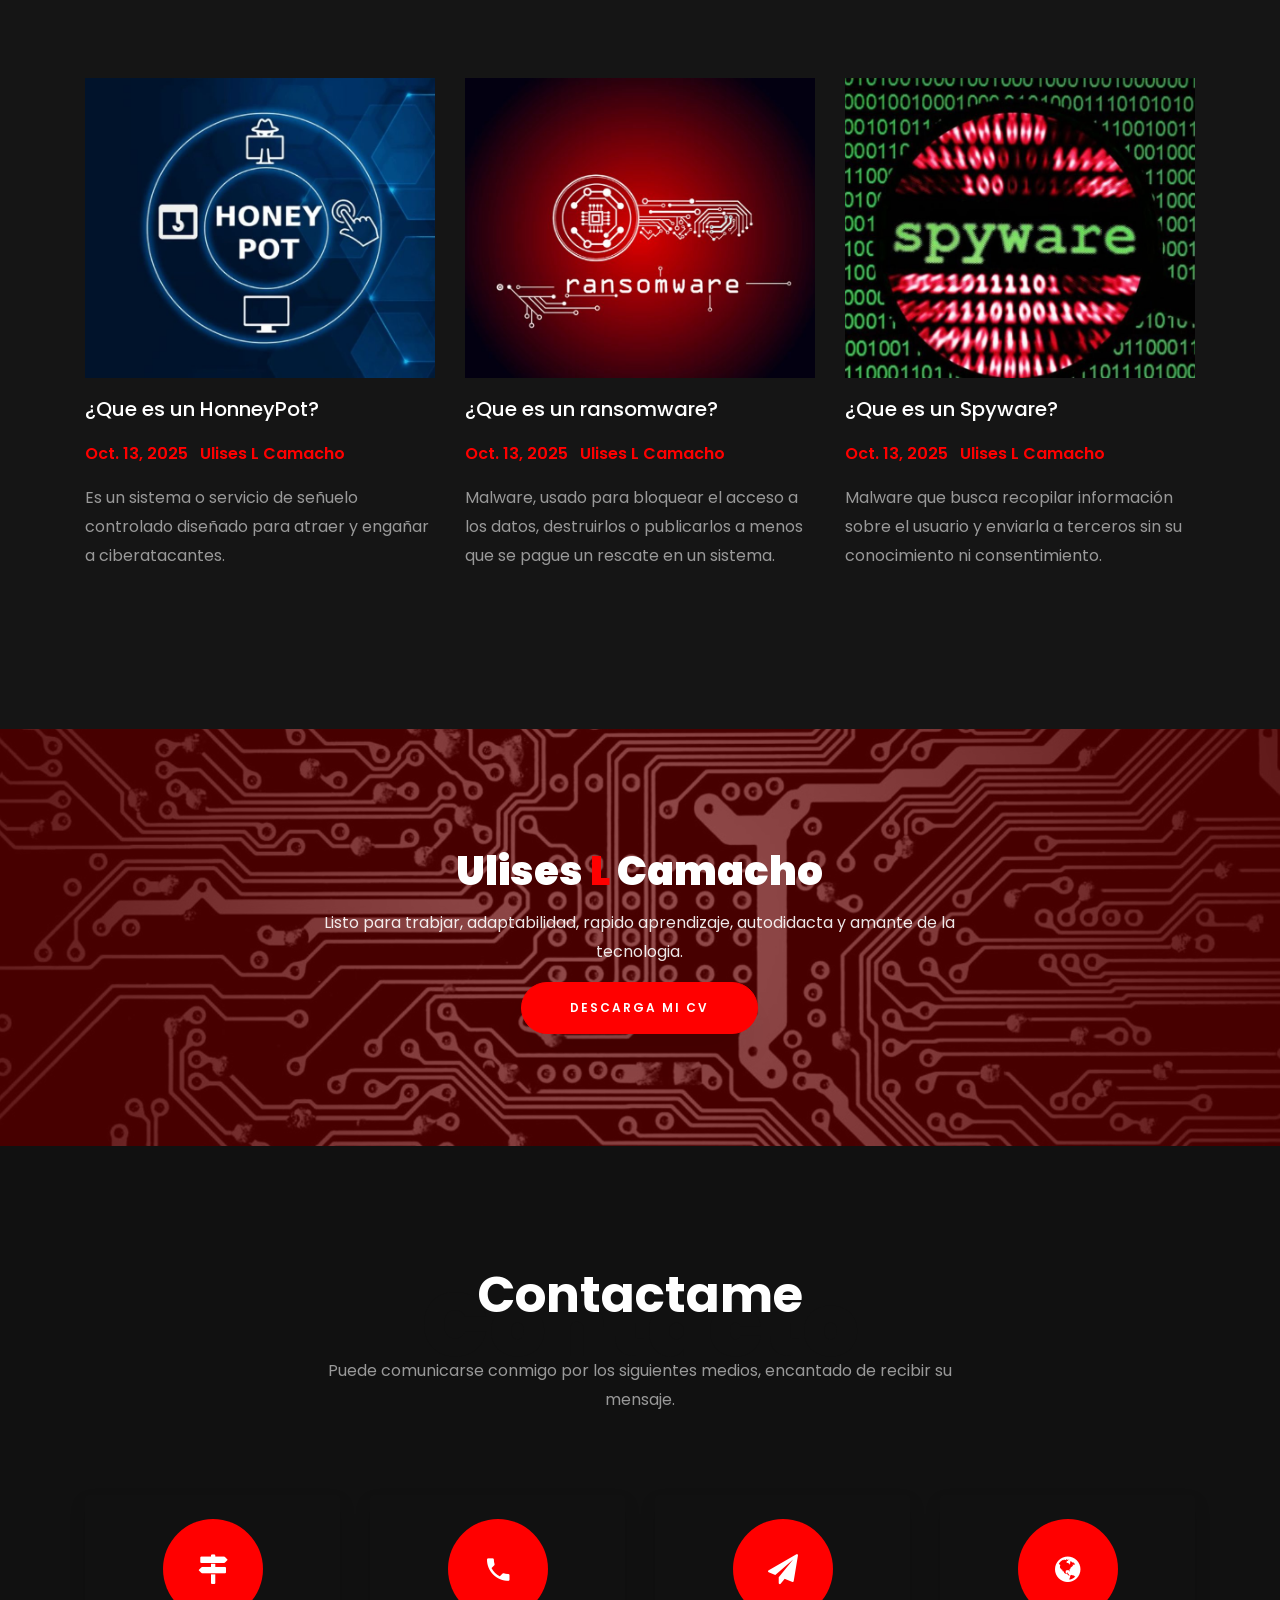
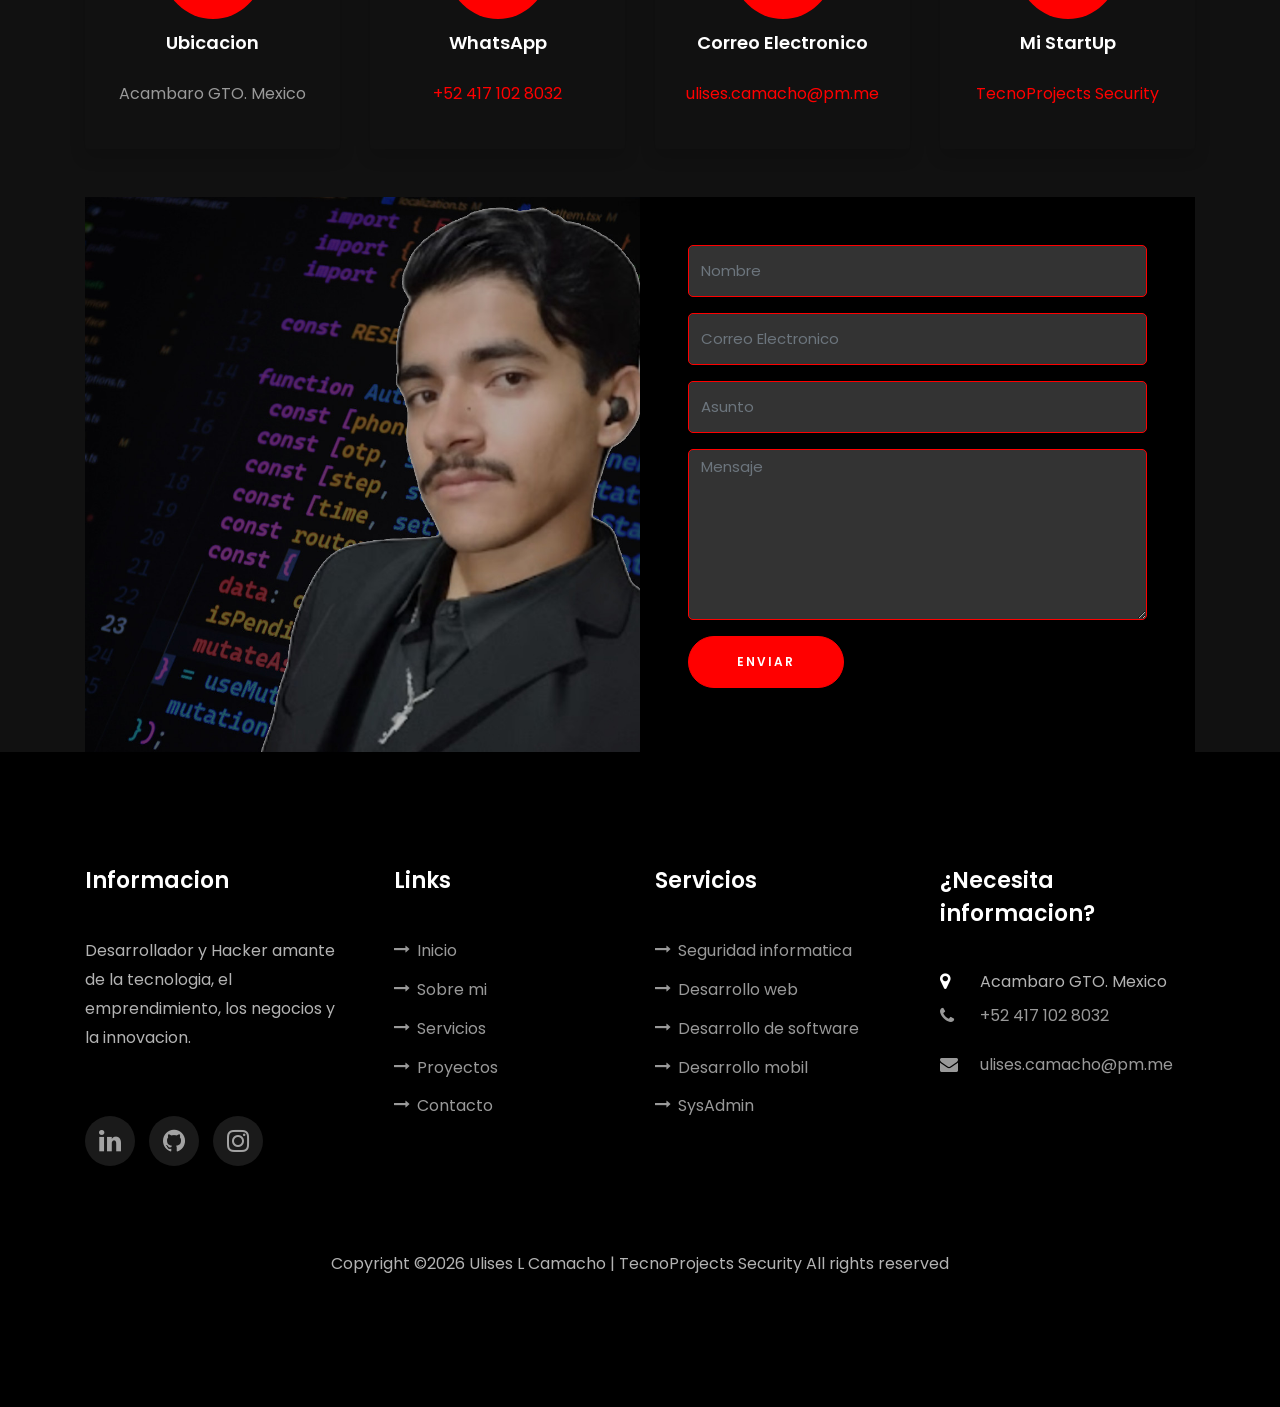
==== commit e8ce8080: "Update project links and images in index.html" ====
--- a/index.html
+++ b/index.html
@@ -1,3 +1,12 @@
+<!--
+|+++++++++++++++++++++++++++++++++++++++++++++++++++++++++++++++++++++++++++++++++++++++++|
+| AUTHOR: Ulises L Camacho                                                                |
+| Message: queondacompareocupodosbombasnuclearesparabombardearjuarezyescobedoperoyiaaaa   |
+| PROJECT: UlisesCamacho Portfolio                                                        |
+| VERSION: 4.2.5                                                                          |
+| LAST UPDATE: 28/OCT/2026                                                                |
+|+++++++++++++++++++++++++++++++++++++++++++++++++++++++++++++++++++++++++++++++++++++++++|
+-->
 <!DOCTYPE html>
 <html lang="es">
   <head>
@@ -597,11 +606,11 @@
   				</div>
 
     			<div class="col-md-4">
-    				<div class="project img ftco-animate d-flex justify-content-center align-items-center" style="background-image: url(images/nw.jpg);">
+    				<div class="project img ftco-animate d-flex justify-content-center align-items-center" style="background-image: url(images/ai.jpg);">
     					<div class="overlay"></div>
 	    				<div class="text text-center p-4">
-	    					<h3><a href="https://nowaymx.vercel.app" target="_blank">NoWay MX</a></h3>
-	    					<span>Desarrollo web, seguridad y Diseño</span>
+	    					<h3><a href="https://www.ascendai-consultancy.com" target="_blank">Ascend AI</a></h3>
+	    					<span>Growth partner con IA · Inmobiliarias y SaaS / Software</span>
 	    				</div>
     				</div>
     			</div>
@@ -615,11 +624,11 @@
     				</div>
     			</div>
     			<div class="col-md-4">
-    				<div class="project img ftco-animate d-flex justify-content-center align-items-center" style="background-image: url(images/cb.jpg);">
+    				<div class="project img ftco-animate d-flex justify-content-center align-items-center" style="background-image: url(images/vl.jpg);">
     					<div class="overlay"></div>
 	    				<div class="text text-center p-4">
-	    					<h3><a href="https://crossborder-dlb.vercel.app/" target="_blank">CrossBorder-DLB</a></h3>
-	    					<span>Desarrollo web, seguridad, diseño y logica</span>
+	    					<h3><a href="https://www.vantorlogistics.com.mx" target="_blank">Vantor Logistics</a></h3>
+	    					<span>Dedicated Freight & Logistics · México</span>
 	    				</div>
     				</div>
     			</div>
